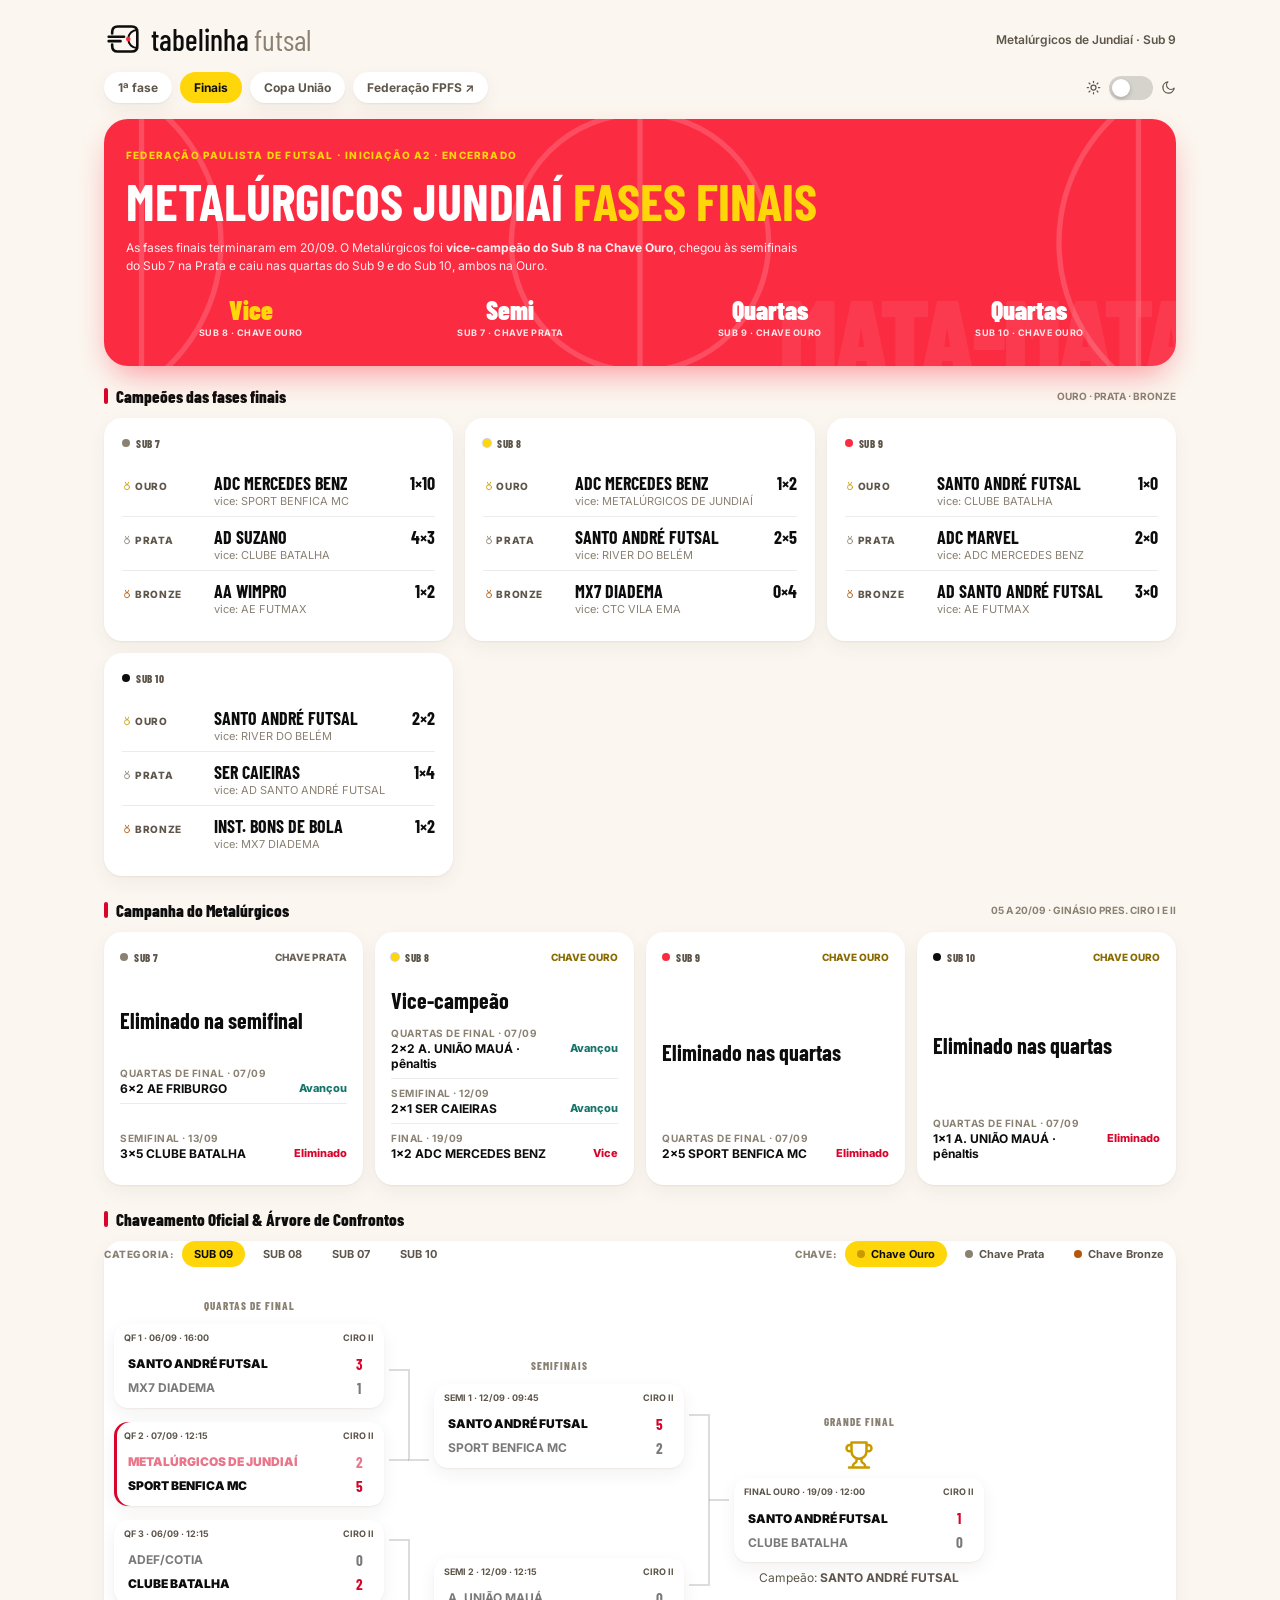
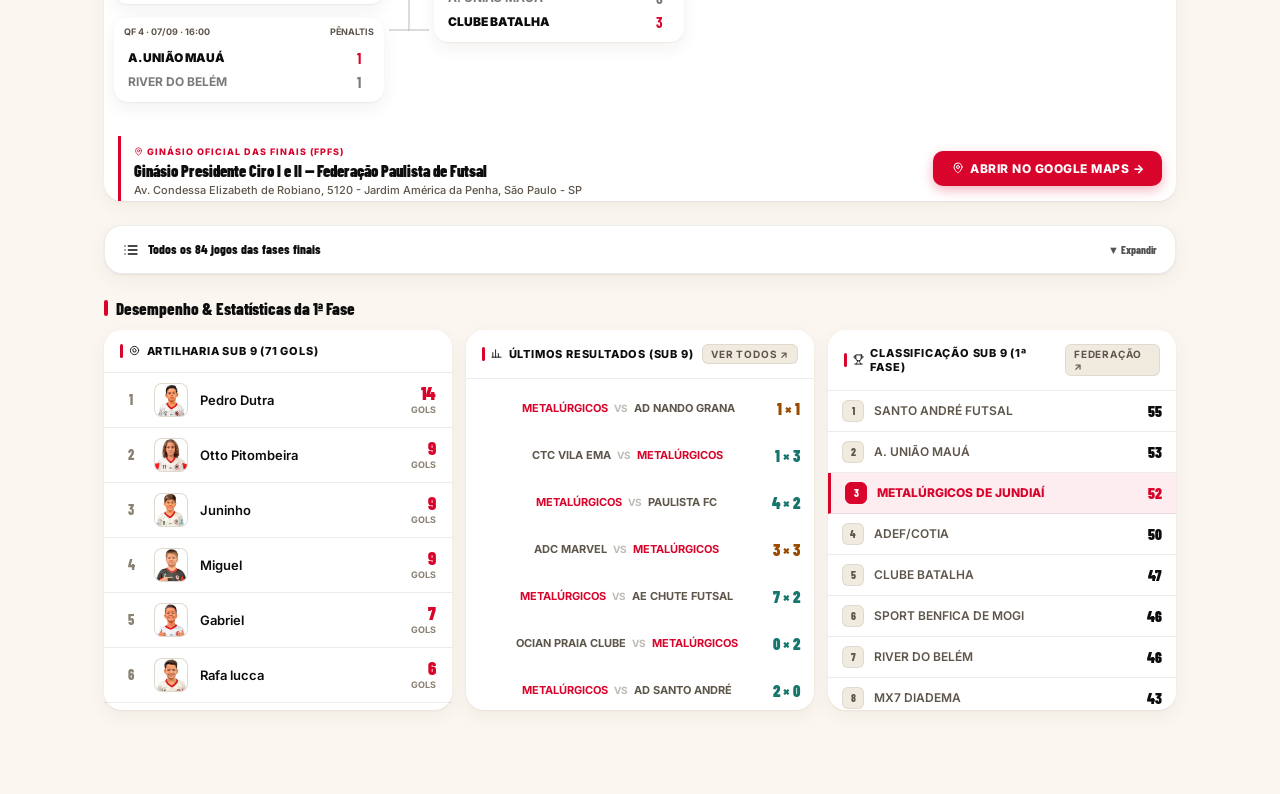
==== finais.html @ 8d3b58ef "Tabelinha Futsal: nova ID, 1ª fase/Finais/Copa União com menu comum, resultados das finais" ====
<!DOCTYPE html>
<html lang="pt-BR">
<head>
<meta charset="UTF-8">
<meta name="viewport" content="width=device-width, initial-scale=1.0, maximum-scale=1.0, user-scalable=no">
<title>Tabelinha Futsal · Finais — Metalúrgicos Jundiaí Sub 9</title>
<meta name="theme-color" content="#FFD60A">
<link rel="manifest" href="manifest.webmanifest">
<link rel="icon" type="image/svg+xml" href="tabelinha-favicon.svg">
<link rel="icon" type="image/png" sizes="32x32" href="favicon-32.png">
<link rel="icon" type="image/png" sizes="16x16" href="favicon-16.png">
<link rel="apple-touch-icon" href="apple-touch-180.png">
<link href="https://fonts.googleapis.com/css2?family=Inter:wght@300;400;500;600;700;800;900&family=Barlow+Condensed:wght@500;600;700;800&display=swap" rel="stylesheet">
<style>
*,*::before,*::after{margin:0;padding:0;box-sizing:border-box}

:root {
  /* LIGHT MODE (Default) */
  --bg: #F4F5F7;
  --s1: #FFFFFF;
  --s2: #F8F9FA;
  --t1: #0D0D0D;
  --t2: #4B5563;
  --t3: #9CA3AF;
  --red: #D9042B; --red-bg: rgba(217,4,43,.06); --red-bd: rgba(217,4,43,.18);
  --green: #16A34A; --green-bg: rgba(22,163,74,.06); --green-bd: rgba(22,163,74,.2);
  --amber: #C07A00; --amber-bg: rgba(192,122,0,.06); --amber-bd: rgba(192,122,0,.2);
  --gold: #D97706; --gold-bg: rgba(217, 119, 6, 0.1); --gold-bd: rgba(217, 119, 6, 0.25);
  --silver: #64748B; --silver-bg: rgba(100, 116, 139, 0.1); --silver-bd: rgba(100, 116, 139, 0.25);
  --border: #E5E7EB; --border2: #D1D5DB;
  --r: 12px; --r2: 16px; --r3: 20px;
  --shadow: 0 4px 6px -1px rgba(0, 0, 0, 0.05), 0 2px 4px -1px rgba(0, 0, 0, 0.03);
  --shadow-lg: 0 10px 25px -5px rgba(0, 0, 0, 0.08), 0 8px 10px -6px rgba(0, 0, 0, 0.04);
}

html.dark-mode {
  /* DARK MODE (Glassmorphism) */
  --bg: #0a0014;
  --s1: rgba(255, 255, 255, 0.06);
  --s2: rgba(255, 255, 255, 0.1);
  --t1: #ffffff;
  --t2: rgba(255, 255, 255, 0.75);
  --t3: rgba(255, 255, 255, 0.45);
  --red: #FF5A6E; --red-bg: rgba(217,4,43,.15); --red-bd: rgba(217,4,43,.35);
  --green: #4ade80; --green-bg: rgba(34,197,94,.1); --green-bd: rgba(34,197,94,.25);
  --amber: #FFD60A; --amber-bg: rgba(251,191,36,.1); --amber-bd: rgba(251,191,36,.25);
  --gold: #FFD60A; --gold-bg: rgba(251, 191, 36, 0.15); --gold-bd: rgba(251, 191, 36, 0.35);
  --silver: #E3DACB; --silver-bg: rgba(203, 213, 225, 0.12); --silver-bd: rgba(203, 213, 225, 0.3);
  --border: rgba(255, 255, 255, 0.12); --border2: rgba(255, 255, 255, 0.2);
  --shadow: 0 10px 30px rgba(0, 0, 0, 0.3);
  --shadow-lg: 0 20px 40px rgba(0, 0, 0, 0.5);
}

html {
  background: var(--bg);
  color: var(--t1);
  font-family: 'Inter', sans-serif;
  min-height: 100vh;
  transition: background-color 0.4s ease, color 0.4s ease;
  overflow-x: hidden;
}

body {
  max-width: 1100px;
  margin: 0 auto;
  padding: 20px 14px 60px;
  position: relative;
  z-index: 1;
}

/* MOBILE OPTIMIZATION BASE */
@media (max-width: 600px) {
  body {
    padding: 12px 10px 40px;
  }
}

/* ── ORBS BACKGROUND ── */
.orbs { display: none; position: fixed; inset: 0; pointer-events: none; z-index: -1; overflow: hidden; }
html.dark-mode .orbs { display: block; }
.orb { position: absolute; border-radius: 50%; filter: blur(80px); opacity: .5; animation: float-orb 14s ease-in-out infinite alternate; }
.orb1 { width: 500px; height: 500px; background: radial-gradient(circle, #D9042B 0%, transparent 70%); top: -150px; left: -100px; }
.orb2 { width: 450px; height: 450px; background: radial-gradient(circle, #4f46e5 0%, transparent 70%); top: 30%; right: -120px; }
.orb3 { width: 380px; height: 380px; background: radial-gradient(circle, #0D0D0D 0%, transparent 70%); bottom: -80px; left: 20%; }
@keyframes float-orb {
  0% { transform: translate(0,0) scale(1); }
  50% { transform: translate(20px,-20px) scale(1.04); }
  100% { transform: translate(-10px,10px) scale(.98); }
}

/* ── UTILS & PANELS ── */
.glass-panel {
  background: var(--s1);
  border: 1px solid var(--border);
  border-radius: var(--r2);
  box-shadow: var(--shadow);
  transition: all 0.3s ease;
}
html.dark-mode .glass-panel {
  backdrop-filter: blur(20px);
  -webkit-backdrop-filter: blur(20px);
}
a { text-decoration: none; color: inherit; }
button { font-family: inherit; cursor: pointer; border: none; background: none; }

/* ── NAV ROW ── */
.nav-row {
  display: flex;
  align-items: center;
  justify-content: space-between;
  margin-bottom: 16px;
  flex-wrap: wrap;
  gap: 10px;
}
.nav-links {
  display: flex;
  align-items: center;
  gap: 8px;
  flex-wrap: wrap;
}
.nav-pill-btn {
  display: inline-flex;
  align-items: center;
  gap: 6px;
  padding: 8px 14px;
  border-radius: 999px;
  font-size: 12px;
  font-weight: 700;
  color: var(--t2);
  background: var(--s1);
  border: 1px solid var(--border);
  box-shadow: var(--shadow);
  transition: all 0.2s ease;
}
.nav-pill-btn:hover {
  color: var(--red);
  border-color: var(--red-bd);
  transform: translateY(-1px);
}
.nav-pill-btn.active {
  background: var(--red);
  color: #fff;
  border-color: var(--red);
  box-shadow: 0 4px 12px rgba(217,4,43,0.25);
}

.theme-switch-wrapper {
  display: flex;
  align-items: center;
  gap: 8px;
}
.theme-switch {
  position: relative;
  display: inline-block;
  width: 44px;
  height: 24px;
}
.theme-switch input { opacity: 0; width: 0; height: 0; }
.slider {
  position: absolute; cursor: pointer; inset: 0;
  background-color: rgba(0,0,0,0.15); transition: .3s; border-radius: 24px;
}
.slider:before {
  position: absolute; content: ""; height: 18px; width: 18px; left: 3px; bottom: 3px;
  background-color: white; transition: .3s; border-radius: 50%; box-shadow: 0 2px 4px rgba(0,0,0,0.2);
}
html.dark-mode .slider { background-color: rgba(255,255,255,0.3); }
html.dark-mode .slider:before { transform: translateX(20px); }

/* ── HERO BANNER ── */
.hero-banner {
  background: linear-gradient(135deg, #180309 0%, #2a050f 45%, #0D0D0D 100%);
  border-radius: var(--r3);
  padding: 24px 22px;
  margin-bottom: 20px;
  color: #FFFFFF;
  border: 1px solid rgba(255,255,255,0.12);
  position: relative;
  overflow: hidden;
  box-shadow: var(--shadow-lg);
}
.hero-banner::after {
  content: 'MATA-MATA';
  position: absolute;
  right: -20px;
  bottom: -25px;
  font-family: 'Barlow Condensed', sans-serif;
  font-size: clamp(60px, 10vw, 100px);
  font-weight: 900;
  color: rgba(255,255,255,0.03);
  letter-spacing: -2px;
  pointer-events: none;
}
.hero-top-tag {
  display: inline-flex;
  align-items: center;
  gap: 6px;
  padding: 4px 12px;
  border-radius: 999px;
  background: rgba(255, 59, 98, 0.2);
  border: 1px solid rgba(255, 59, 98, 0.4);
  color: #FF5A7E;
  font-size: 10px;
  font-weight: 800;
  letter-spacing: 1.2px;
  text-transform: uppercase;
  margin-bottom: 10px;
}
.hero-title {
  font-family: 'Barlow Condensed', sans-serif;
  font-size: clamp(22px, 4.5vw, 38px);
  font-weight: 900;
  line-height: 1.15;
  letter-spacing: -.5px;
  margin-bottom: 8px;
}
.hero-title span { color: #FF5A6E; }
.hero-sub {
  font-size: 12px;
  color: rgba(255, 255, 255, 0.75);
  max-width: 680px;
  line-height: 1.5;
  margin-bottom: 18px;
}
.hero-stats-row {
  display: grid;
  grid-template-columns: repeat(auto-fit, minmax(90px, 1fr));
  gap: 10px;
}
.hero-stat-box {
  background: rgba(255, 255, 255, 0.08);
  border: 1px solid rgba(255, 255, 255, 0.12);
  padding: 10px 12px;
  border-radius: 12px;
  text-align: center;
}
.hero-stat-box .num {
  font-family: 'Barlow Condensed', sans-serif;
  font-size: 20px;
  font-weight: 900;
  color: #FFF;
  line-height: 1;
}
.hero-stat-box .lbl {
  font-size: 9px;
  text-transform: uppercase;
  letter-spacing: 0.5px;
  color: rgba(255, 255, 255, 0.55);
  margin-top: 4px;
  font-weight: 700;
}
.hero-stat-box.gold .num { color: #FFD60A; }
.hero-stat-box.silver .num { color: #E3DACB; }

/* ── SECTION HEAD ── */
.section-head {
  display: flex;
  align-items: center;
  justify-content: space-between;
  margin-bottom: 12px;
  flex-wrap: wrap;
  gap: 8px;
}
.section-title {
  font-family: 'Barlow Condensed', sans-serif;
  font-size: 17px;
  font-weight: 800;
  display: flex;
  align-items: center;
  gap: 8px;
  color: var(--t1);
}
.section-title .icon-dot {
  width: 4px;
  height: 16px;
  background: var(--red);
  border-radius: 2px;
}

/* ── AGENDA FERIADÃO 07/09 ── */
.metal-agenda-grid {
  display: grid;
  grid-template-columns: repeat(auto-fit, minmax(240px, 1fr));
  gap: 12px;
  margin-bottom: 24px;
}
.metal-card {
  padding: 16px;
  position: relative;
  overflow: hidden;
  border-left: 4px solid var(--red);
  background: var(--s1);
  display: flex;
  flex-direction: column;
  justify-content: space-between;
}
.metal-card.ouro { border-left-color: #FFD60A; }
.metal-card.prata { border-left-color: #8A8173; }

.mc-top {
  display: flex;
  align-items: center;
  justify-content: space-between;
  margin-bottom: 10px;
}
.mc-cat-badge {
  font-family: 'Barlow Condensed', sans-serif;
  font-weight: 800;
  font-size: 11px;
  padding: 3px 8px;
  border-radius: 6px;
  letter-spacing: .5px;
}
.mc-cat-badge.sub9 { background: var(--red-bg); color: var(--red); border: 1px solid var(--red-bd); }
.mc-cat-badge.sub8 { background: var(--gold-bg); color: var(--gold); border: 1px solid var(--gold-bd); }
.mc-cat-badge.sub7 { background: var(--silver-bg); color: var(--silver); border: 1px solid var(--silver-bd); }
.mc-cat-badge.sub10 { background: transparent; color: var(--c10); border: 1px solid transparent; }

.mc-chave-pill {
  font-size: 10px;
  font-weight: 800;
  text-transform: uppercase;
  padding: 3px 8px;
  border-radius: 999px;
}
.mc-chave-pill.ouro { background: var(--gold-bg); color: var(--gold); border: 1px solid var(--gold-bd); }
.mc-chave-pill.prata { background: var(--silver-bg); color: var(--silver); border: 1px solid var(--silver-bd); }

.mc-matchup {
  font-family: 'Barlow Condensed', sans-serif;
  font-size: 15px;
  font-weight: 800;
  margin-bottom: 10px;
  line-height: 1.3;
}
.mc-matchup .our { color: var(--red); }
.mc-matchup .vs { font-size: 11px; opacity: 0.5; font-weight: 600; margin: 0 4px; }

.mc-info-list {
  font-size: 11px;
  color: var(--t2);
  display: flex;
  flex-direction: column;
  gap: 4px;
}
.mc-info-item strong { color: var(--t1); }
.mc-map-link {
  display: inline-flex;
  align-items: center;
  gap: 4px;
  color: var(--red);
  font-weight: 700;
  font-size: 11px;
  margin-top: 8px;
}
.mc-map-link:hover { text-decoration: underline; }

/* ── BRACKET SECTION & CONTROLS ── */
.bracket-section { margin-bottom: 24px; }
.bracket-controls {
  display: flex;
  align-items: center;
  justify-content: space-between;
  flex-wrap: wrap;
  gap: 10px;
  margin-bottom: 14px;
  background: var(--s1);
  padding: 10px 14px;
  border-radius: var(--r2);
  border: 1px solid var(--border);
}
.filter-group {
  display: flex;
  align-items: center;
  gap: 6px;
  flex-wrap: wrap;
}
.filter-label {
  font-size: 10px;
  font-weight: 800;
  text-transform: uppercase;
  letter-spacing: 0.5px;
  color: var(--t3);
  margin-right: 2px;
}
.filter-btn {
  padding: 6px 12px;
  border-radius: 8px;
  font-size: 11px;
  font-weight: 700;
  color: var(--t2);
  background: var(--s2);
  border: 1px solid var(--border);
  transition: all 0.2s ease;
  min-height: 34px;
}
.filter-btn:hover { background: var(--border); color: var(--t1); }
.filter-btn.active {
  background: var(--red);
  color: #fff;
  border-color: var(--red);
  box-shadow: 0 3px 8px rgba(217,4,43,0.25);
}
.filter-btn.gold.active {
  background: var(--gold);
  border-color: var(--gold);
}
.filter-btn.silver.active {
  background: #6B6358;
  border-color: #6B6358;
}
.filter-btn.bronze.active {
  background: #B4570A;
  border-color: #B4570A;
}

/* ── BRACKET TREE (RESPONSIVE TOUCH SCROLL) ── */
.bracket-tree-container {
  overflow-x: auto;
  -webkit-overflow-scrolling: touch;
  padding: 18px 10px;
}
.bracket-tree {
  display: grid;
  grid-template-columns: 270px 50px 250px 50px 250px;
  align-items: center;
  min-width: 870px;
  margin: 0 auto;
}
.bracket-col-title {
  text-align: center;
  font-family: 'Barlow Condensed', sans-serif;
  font-size: 11px;
  font-weight: 800;
  text-transform: uppercase;
  letter-spacing: 1px;
  color: var(--t3);
  margin-bottom: 12px;
}
.bracket-col-qf { display: flex; flex-direction: column; gap: 14px; }
.bracket-col-sf { display: flex; flex-direction: column; gap: 90px; }
.bracket-col-f { display: flex; flex-direction: column; justify-content: center; }

.b-match-card {
  background: var(--s1);
  border: 1px solid var(--border);
  border-radius: var(--r);
  box-shadow: var(--shadow);
  padding: 8px 10px;
  position: relative;
  transition: all 0.2s ease;
}
.b-match-card:hover {
  transform: translateY(-2px);
  border-color: var(--border2);
}
.b-match-card.is-metal {
  border: 2px solid var(--red);
  background: linear-gradient(to right, var(--red-bg), var(--s1));
}
.b-match-meta {
  display: flex;
  align-items: center;
  justify-content: space-between;
  font-size: 9px;
  font-weight: 700;
  color: var(--t3);
  text-transform: uppercase;
  margin-bottom: 6px;
  padding-bottom: 3px;
  border-bottom: 1px dashed var(--border);
}
.b-match-meta .dt { color: var(--t2); }
.b-match-meta .gym { color: var(--red); font-weight: 800; }

.b-team-row {
  display: flex;
  align-items: center;
  justify-content: space-between;
  padding: 3px 4px;
  border-radius: 4px;
  font-size: 11px;
  font-weight: 600;
  color: var(--t1);
}
.b-team-row.our { color: var(--red); font-weight: 800; }
.b-team-row .t-name {
  flex: 1;
  white-space: nowrap;
  overflow: hidden;
  text-overflow: ellipsis;
  padding-right: 6px;
}
.b-team-row .score-box {
  width: 22px;
  height: 20px;
  display: flex;
  align-items: center;
  justify-content: center;
  font-family: 'Barlow Condensed', sans-serif;
  font-size: 12px;
  font-weight: 800;
  background: var(--s2);
  border: 1px solid var(--border);
  border-radius: 4px;
}

.b-connector {
  display: flex;
  align-items: center;
  justify-content: center;
  position: relative;
  height: 100%;
}
.trophy-badge {
  text-align: center;
  font-size: 24px;
  margin-bottom: 6px;
  animation: bounce 2s infinite ease-in-out;
}
@keyframes bounce {
  0%, 100% { transform: translateY(0); }
  50% { transform: translateY(-5px); }
}

/* ── BRACKET VENUE CALLOUT (INSIDE BRACKET CARD) ── */
.bracket-venue-callout {
  margin: 16px 14px 14px;
  padding: 16px 20px;
  border-radius: var(--r2);
  background: linear-gradient(135deg, rgba(217,4,43,0.08) 0%, var(--s2) 100%);
  border: 1.5px solid var(--red-bd);
  display: flex;
  align-items: center;
  justify-content: space-between;
  gap: 14px;
  flex-wrap: wrap;
  box-shadow: 0 4px 14px rgba(217,4,43,0.12);
}
.bvc-tag {
  display: inline-flex;
  align-items: center;
  gap: 4px;
  font-size: 9px;
  font-weight: 800;
  color: var(--red);
  text-transform: uppercase;
  letter-spacing: 1px;
  margin-bottom: 4px;
}
.bvc-title {
  font-family: 'Barlow Condensed', sans-serif;
  font-size: 16px;
  font-weight: 900;
  color: var(--t1);
  margin-bottom: 3px;
}
.bvc-address {
  font-size: 11px;
  color: var(--t2);
  font-weight: 500;
}
.bvc-map-btn {
  display: inline-flex;
  align-items: center;
  gap: 6px;
  background: var(--red);
  color: #fff;
  padding: 10px 18px;
  border-radius: 10px;
  font-weight: 800;
  font-size: 12px;
  text-transform: uppercase;
  letter-spacing: .5px;
  box-shadow: 0 4px 12px rgba(217,4,43,0.3);
  transition: transform 0.2s ease, opacity 0.2s ease;
  white-space: nowrap;
}
.bvc-map-btn:hover {
  transform: translateY(-2px);
  opacity: 0.95;
}

/* ── GAVETA RETRÁTIL TABELA ── */
.btn-toggle-full-table {
  width: 100%;
  padding: 14px 18px;
  background: var(--s1);
  border: 1.5px solid var(--border);
  border-radius: var(--r2);
  display: flex;
  align-items: center;
  justify-content: space-between;
  font-family: 'Barlow Condensed', sans-serif;
  font-size: 13px;
  font-weight: 800;
  color: var(--t1);
  cursor: pointer;
  box-shadow: var(--shadow);
  transition: all 0.2s ease;
}
.btn-toggle-full-table:hover { background: var(--s2); border-color: var(--border2); }
.acc-chevron { transition: transform 0.3s ease; font-size: 11px; opacity: 0.7; }
.btn-toggle-full-table.open .acc-chevron { transform: rotate(180deg); }

.day-tabs-wrapper { display: flex; gap: 6px; margin-bottom: 10px; flex-wrap: wrap; }
.day-tab-btn {
  padding: 6px 12px; border-radius: 8px; font-size: 11px; font-weight: 700;
  background: var(--s1); border: 1px solid var(--border); color: var(--t2); transition: all 0.2s;
}
.day-tab-btn.active { background: var(--t1); color: var(--s1); border-color: var(--t1); }

.schedule-table-wrap {
  overflow-x: auto;
  -webkit-overflow-scrolling: touch;
  border-radius: var(--r2);
  border: 1px solid var(--border);
  background: var(--s1);
  box-shadow: var(--shadow);
}
.sched-table { width: 100%; border-collapse: collapse; font-size: 11px; text-align: left; min-width: 580px; }
.sched-table th {
  padding: 10px 12px; background: var(--s2); border-bottom: 1px solid var(--border);
  font-family: 'Barlow Condensed', sans-serif; font-size: 10px; font-weight: 800; text-transform: uppercase; letter-spacing: .5px; color: var(--t3);
}
.sched-table td { padding: 10px 12px; border-bottom: 1px solid var(--border); color: var(--t2); }
.sched-table tr.is-metal-row { background: var(--red-bg); font-weight: 700; }
.sched-table tr.is-metal-row td { color: var(--t1); }
.sched-badge {
  display: inline-flex; padding: 2px 6px; border-radius: 4px; font-size: 9px; font-weight: 800; text-transform: uppercase;
}
.sched-badge.ouro { background: var(--gold-bg); color: var(--gold); border: 1px solid var(--gold-bd); }
.sched-badge.prata { background: var(--silver-bg); color: var(--silver); border: 1px solid var(--silver-bd); }
.sched-badge.bronze { background: rgba(180,87,10, 0.1); color: #B4570A; border: 1px solid rgba(180,87,10, 0.25); }

/* ── 3 COLS ESTATÍSTICAS (ARTILHARIA + ÚLTIMOS RESULTADOS + CLASSIFICAÇÃO) ── */
.stats-cols {
  display: grid;
  grid-template-columns: repeat(auto-fit, minmax(300px, 1fr));
  gap: 14px;
  align-items: start;
  margin-bottom: 24px;
}
@media (max-width: 768px) {
  .stats-cols { grid-template-columns: 1fr; }
}

.stats-cols .glass-panel {
  height: 380px;
  display: flex;
  flex-direction: column;
}
.panel-head {
  padding: 14px 16px;
  border-bottom: 1px solid var(--border);
  font-size: 11px;
  font-weight: 800;
  text-transform: uppercase;
  letter-spacing: .8px;
  color: var(--t3);
  display: flex;
  align-items: center;
  justify-content: space-between;
  gap: 8px;
  flex-shrink: 0;
}
.panel-head-title {
  display: flex;
  align-items: center;
  gap: 6px;
  color: var(--t1);
}
.panel-head-title::before {
  content: ''; width: 3px; height: 14px; background: var(--red); border-radius: 2px;
}
.scroll-list {
  flex: 1;
  overflow-y: auto;
  -webkit-overflow-scrolling: touch;
}
.scroll-list::-webkit-scrollbar { width: 5px; }
.scroll-list::-webkit-scrollbar-track { background: transparent; }
.scroll-list::-webkit-scrollbar-thumb { background: var(--border2); border-radius: 4px; }

/* ARTILHARIA (INDEX STYLE - EQUAL RESPECT FOR ALL PLAYERS) */
.scorer-row {
  display: flex;
  align-items: center;
  gap: 12px;
  padding: 10px 16px;
  border-bottom: 1px solid var(--border);
  transition: background 0.15s;
}
.scorer-row:last-child { border-bottom: none; }
.scorer-row:hover { background: var(--s2); }
.s-pos {
  font-family: 'Barlow Condensed', sans-serif;
  font-size: 14px;
  font-weight: 800;
  color: var(--t3);
  width: 22px;
  text-align: center;
}
.s-photo {
  width: 34px;
  height: 34px;
  border-radius: 8px;
  background: var(--s2);
  border: 1px solid var(--border);
  overflow: hidden;
  flex-shrink: 0;
}
.s-photo img { width: 100%; height: 100%; object-fit: cover; }
.s-info { flex: 1; min-width: 0; }
.s-name { font-size: 13px; font-weight: 600; color: var(--t1); white-space: nowrap; overflow: hidden; text-overflow: ellipsis; }
.s-goals-wrap { display: flex; flex-direction: column; gap: 2px; align-items: flex-end; }
.s-goals-num { font-family: 'Barlow Condensed', sans-serif; font-size: 16px; font-weight: 900; color: var(--red); line-height: 1; }
.s-goals-lbl { font-size: 9px; color: var(--t3); text-transform: uppercase; font-weight: 700; }

/* ÚLTIMOS RESULTADOS */
.last-games-container {
  display: flex;
  flex-direction: column;
  gap: 8px;
  padding: 10px 14px;
}
.lg-row {
  display: flex;
  align-items: center;
  justify-content: space-between;
  padding: 10px 12px;
  background: var(--s2);
  border-radius: 10px;
  border: 1px solid var(--border);
}
.lg-teams {
  font-size: 11px;
  font-weight: 700;
  color: var(--t2);
  text-transform: uppercase;
  display: flex;
  flex: 1;
  justify-content: center;
  gap: 6px;
  align-items: center;
}
.lg-teams span.our { color: var(--red); }
.lg-score {
  font-family: 'Barlow Condensed', sans-serif;
  font-size: 16px;
  font-weight: 900;
  color: var(--t1);
  background: var(--s1);
  padding: 3px 8px;
  border-radius: 6px;
  border: 1px solid var(--border);
}
.lg-row.w { border-color: var(--green-bd); background: var(--green-bg); }
.lg-row.d { border-color: var(--amber-bd); background: var(--amber-bg); }
.lg-row.l { border-color: var(--red-bd); background: var(--red-bg); }
.lg-row.w .lg-score { color: var(--green); border-color: var(--green-bd); }
.lg-row.d .lg-score { color: var(--amber); border-color: var(--amber-bd); }
.lg-row.l .lg-score { color: var(--red); border-color: var(--red-bd); }

/* CLASSIFICAÇÃO LIST */
.classif-row {
  display: grid;
  grid-template-columns: 24px 1fr 28px;
  align-items: center;
  gap: 8px;
  padding: 9px 14px;
  border-bottom: 1px solid var(--border);
  font-size: 12px;
}
.classif-row:last-child { border-bottom: none; }
.classif-row.our { background: var(--red-bg); border-left: 3px solid var(--red); }
.c-pos {
  width: 22px; height: 22px; border-radius: 6px;
  display: flex; align-items: center; justify-content: center;
  font-family: 'Barlow Condensed', sans-serif; font-size: 11px; font-weight: 800;
  background: var(--s2); color: var(--t2); border: 1px solid var(--border);
}
.classif-row.our .c-pos { background: var(--red); color: #fff; border-color: var(--red); }
.c-team { font-weight: 600; color: var(--t2); white-space: nowrap; overflow: hidden; text-overflow: ellipsis; }
.classif-row.our .c-team { color: var(--red); font-weight: 800; }
.c-pts { font-family: 'Barlow Condensed', sans-serif; font-size: 13px; font-weight: 900; color: var(--t1); text-align: right; }
.classif-row.our .c-pts { color: var(--red); }

.fed-link {
  font-size: 10px;
  font-weight: 700;
  color: var(--t2);
  background: var(--s2);
  padding: 3px 8px;
  border-radius: 6px;
  border: 1px solid var(--border);
  transition: all 0.2s;
}
.fed-link:hover { background: var(--t2); color: var(--s1); }

:root {
  /* ID Tabelinha Futsal — paleta C */
  --bg: #FBF7F0;
  --s1: #FFFFFF;
  --s2: #F1EADF;
  --t1: #0D0D0D;
  --t2: #5E564B;
  --t3: #8A8173;
  --brand: #FB2C42; --yel: #FFD60A; --ball: #FB2C42;
  --red: #D9042B; --red-bg: rgba(217,4,43,.07); --red-bd: rgba(217,4,43,.2);
  --green: #17766B; --green-bg: rgba(30,140,128,.1); --green-bd: rgba(30,140,128,.28);
  --amber: #9A4B00; --amber-bg: rgba(255,138,31,.12); --amber-bd: rgba(255,138,31,.32);
  --gold: #8A6A00; --gold-bg: rgba(255,214,10,.22); --gold-bd: rgba(255,214,10,.6);
  --silver: #6B6358; --silver-bg: rgba(107,99,88,.1); --silver-bd: rgba(107,99,88,.25);
  --border: rgba(13,13,13,.08); --border2: rgba(13,13,13,.14);
  --r: 12px; --r2: 18px; --r3: 24px;
  --shadow: 0 1px 2px rgba(60,40,20,.06), 0 6px 18px rgba(60,40,20,.06);
  --shadow-lg: 0 14px 34px -10px rgba(60,40,20,.22);
}

html.dark-mode {
  --bg: #121110;
  --s1: #1D1B19;
  --s2: #2A2724;
  --t1: #FBF7F0;
  --t2: #BDB3A4;
  --t3: #8B8174;
  --brand: #E8172E; --ball: #FFD60A;
  --red: #FF5A6E; --red-bg: rgba(255,90,110,.14); --red-bd: rgba(255,90,110,.35);
  --green: #4CC4B5; --green-bg: rgba(76,196,181,.12); --green-bd: rgba(76,196,181,.3);
  --amber: #FFA24A; --amber-bg: rgba(255,162,74,.12); --amber-bd: rgba(255,162,74,.3);
  --gold: #FFD60A; --gold-bg: rgba(255,214,10,.14); --gold-bd: rgba(255,214,10,.35);
  --silver: #BDB3A4; --silver-bg: rgba(189,179,164,.12); --silver-bd: rgba(189,179,164,.3);
  --border: rgba(251,247,240,.1); --border2: rgba(251,247,240,.18);
  --shadow: 0 1px 2px rgba(0,0,0,.4);
  --shadow-lg: 0 14px 34px rgba(0,0,0,.45);
}

/* ── NAV ROW ── */
.nav-row {
  display: flex;
  align-items: center;
  justify-content: space-between;
  margin-bottom: 16px;
  flex-wrap: wrap;
  gap: 10px;
}
.nav-links {
  display: flex;
  align-items: center;
  gap: 8px;
  flex-wrap: wrap;
}
.nav-pill-btn {
  display: inline-flex;
  align-items: center;
  gap: 6px;
  padding: 8px 14px;
  border-radius: 999px;
  font-size: 12px;
  font-weight: 700;
  color: var(--t2);
  background: var(--s1);
  border: 1px solid var(--border);
  box-shadow: var(--shadow);
  transition: all 0.2s ease;
}
.nav-pill-btn:hover {
  color: var(--red);
  border-color: var(--red-bd);
  transform: translateY(-1px);
}
.nav-pill-btn.active {
  background: var(--red);
  color: #fff;
  border-color: var(--red);
  box-shadow: 0 4px 12px rgba(217,4,43,0.25);
}



/* ── Páginas 1ª fase / Finais ── */
.top-bar { background-color: var(--brand); background-image: url("data:image/svg+xml,%3Csvg xmlns='http://www.w3.org/2000/svg' viewBox='0 0 400 300' fill='none' stroke='white' stroke-opacity='.16' stroke-width='2'%3E%3Crect x='14' y='14' width='372' height='272' rx='8'/%3E%3Cpath d='M200 14V286'/%3E%3Ccircle cx='200' cy='150' r='48'/%3E%3Cpath d='M14 96a64 64 0 0 1 0 108M386 96a64 64 0 0 0 0 108'/%3E%3C/svg%3E"); background-size: cover; background-position: center; border: 0; box-shadow: 0 14px 34px -10px rgba(251,44,66,.55); }
html.dark-mode .top-bar { background-color: var(--brand); border: 0; backdrop-filter: none; -webkit-backdrop-filter: none; }
.tb-badge { background: none; border: 0; padding: 0; color: #FFD60A; }
.tb-title { font-weight: 700; letter-spacing: 0; }
.tb-stat { background: transparent; border: 0; padding: 4px 0; }
.tb-stat .n { font-size: 26px; }
.tb-stat .l { color: rgba(255,255,255,.88); }
.wdl-card, .wdl-card.w, .wdl-card.d, .wdl-card.l, .wdl-card.a { border: 0; }
.lg-row, .lg-row.w, .lg-row.d, .lg-row.l { border: 0; background: transparent; padding-left: 0; padding-right: 0; }
.lg-score, .lg-row.w .lg-score, .lg-row.d .lg-score, .lg-row.l .lg-score { background: transparent; border: 0; padding: 0; }
.next-banner { border: 0; }
.nb-pulse, .nb-right { background: transparent; border: 0; padding-left: 0; padding-right: 0; }
/* ── ID Tabelinha Futsal · aplicada sem mudar a estrutura da página ── */
.orbs { display: none !important; }
html.dark-mode .glass-panel { backdrop-filter: none; -webkit-backdrop-filter: none; }
.brand-row { display: flex; align-items: center; justify-content: space-between; gap: 12px; flex-wrap: wrap; margin-bottom: 14px; }
.brand { display: flex; align-items: center; gap: 9px; color: var(--t1); line-height: 1; }
.brand svg { display: block; flex: none; }
.brand .bw { display: flex; align-items: baseline; gap: 5px; font-family: 'Barlow Condensed', sans-serif; font-weight: 500; font-size: 30px; text-transform: lowercase; }
.brand .bw span { font-weight: 400; color: var(--t3); }
.brand-sub { font-size: 12px; font-weight: 600; color: var(--t2); }
.nav-pill-btn.active { background: var(--yel); color: #0D0D0D; border-color: transparent; box-shadow: none; }
.nav-pill-btn:hover { color: var(--t1); border-color: var(--border2); }
.hero-banner {
  background-color: var(--brand);
  background-image: url("data:image/svg+xml,%3Csvg xmlns='http://www.w3.org/2000/svg' viewBox='0 0 400 300' fill='none' stroke='white' stroke-opacity='.16' stroke-width='2'%3E%3Crect x='14' y='14' width='372' height='272' rx='8'/%3E%3Cpath d='M200 14V286'/%3E%3Ccircle cx='200' cy='150' r='48'/%3E%3Cpath d='M14 96a64 64 0 0 1 0 108M386 96a64 64 0 0 0 0 108'/%3E%3C/svg%3E");
  background-size: cover; background-position: center; border: 0;
  box-shadow: 0 14px 34px -10px rgba(251,44,66,.55);
}
.hero-banner::after { color: rgba(255,255,255,.07); }
.hero-top-tag { background: rgba(255,255,255,.18); border-color: rgba(255,255,255,.32); color: #FFD60A; }
.hero-banner .hero-title { font-weight: 700; letter-spacing: 0; font-size: clamp(30px, 6.4vw, 52px); }
.hero-banner .hero-title span, .hero-banner.copa .hero-title span { color: #FFD60A; }
.hero-sub { color: rgba(255,255,255,.92); }
.hero-stat-box { background: rgba(255,255,255,.16); border-color: rgba(255,255,255,.22); }
.hero-stat-box .num { font-size: 26px; }
.hero-stat-box .lbl { color: rgba(255,255,255,.88); }
.hero-stat-box.gold .num { color: #FFD60A; }
.hero-stat-box.silver .num { color: #FFFFFF; }
.hv-team.our { color: #FFD60A; font-size: clamp(18px, 4vw, 26px); }
.hv-team:not(.our) { color: rgba(255,255,255,.95); }
.hv-score { font-size: clamp(34px, 9vw, 60px); }
.hv-score small { color: rgba(255,255,255,.85); }
.hero-when { background: rgba(255,255,255,.16); border-color: rgba(255,255,255,.28); color: #FFD60A; }
.metal-card.ouro { border-left-color: #FFD60A; }
html.dark-mode .modal { background: #1D1B19; }
.gm-score { font-size: 21px; }
.c-pts { font-size: 15px; }
.s-goals-num { font-size: 18px; }
.ac-n { font-size: 17px; }
.nc-team { font-size: 18px; }
.tie-team .ts, .mt-t .sc, .md-table td.sc { font-size: 14px; }

/* ── Menos caixas: o conteúdo respira sobre o fundo, sem moldura atrás de cada texto ── */
.glass-panel, .tie-card, .mt, details.chave, details.quartas-det { border: 0; box-shadow: var(--shadow); }
.nav-pill-btn { border: 0; }
.mc-cat-badge, .mc-chave-pill, .sched-badge, .cat-tag { background: transparent !important; border: 0 !important; padding-left: 0; padding-right: 0; }
.pill, .chip { border: 0; }
.gm-score, .tie-team .ts, .mt-t .sc, .md-table td.sc { background: transparent; border: 0; padding: 0; min-width: 0; height: auto; }
.nc-when span { background: transparent; border: 0; padding: 0; }
.hero-when { background: transparent; border: 0; padding: 0; }
.hero-stat-box { background: transparent; border: 0; padding: 4px 0; }
.note, .semi-foot, .md-res { background: transparent; border: 0; padding: 0; }

/* ── Menos caixas, segunda passada: placares, etiquetas e faixas viram texto sobre o fundo ── */
.hero-top-tag { background: none; border: 0; padding: 0; }
.mt-top, .tie-meta { background: transparent; border-bottom: 0; }
.mt-t.win .sc, .tie-team.win .ts { background: transparent !important; color: var(--red) !important; border: 0 !important; }
.mt-t.lead .sc, .tie-team.lead .ts { background: transparent !important; color: var(--amber) !important; border: 0 !important; }
.next-card { background: transparent; border: 0; padding: 0; }
.nc-when, .venue-box { background: transparent; border-top: 0; }
.nc-when .tbd { background: transparent; border: 0; }
.leg-head { border-bottom: 0; }
.pill.done, .pill.next { background: transparent; border: 0; padding-left: 0; padding-right: 0; }
.ptab { background: transparent; border: 0; }
.ptab.active { background: transparent; color: var(--red); box-shadow: inset 0 -2px 0 var(--red); border-radius: 0; }
.chip.ok, .chip.lead, .chip.wait { background: transparent; border: 0; padding-left: 0; padding-right: 0; }
.tie-card.is-metal { border: 0; background: var(--s1); box-shadow: inset 3px 0 0 var(--red), var(--shadow); }
.mt.final { border: 0; }
</style>
<link rel="stylesheet" href="tabelinha.css">
</head>
<body>

<div class="orbs"></div>

<!-- MARCA -->
<div class="brand-row"><a class="brand" href="index.html" aria-label="Tabelinha Futsal">
  <svg width="38" height="38" viewBox="48 48 160 160" aria-hidden="true" focusable="false"><g fill="none" stroke="currentColor" stroke-linecap="round" stroke-linejoin="round"><path d="M82.43,104.48v-5.88c0-15.68,7.84-23.52,23.52-23.52h58.8c15.68,0,23.52,7.84,23.52,23.52v58.8c0,15.68-7.84,23.52-23.52,23.52h-58.8c-15.68,0-23.52-7.84-23.52-23.52v-5.88" stroke-width="11"/><path d="M67.73,118.79h64.68M67.73,137.05h49.98" stroke-width="11"/><path d="M188.27,89.78c-21.11,0-38.22,17.11-38.22,38.22s17.11,38.22,38.22,38.22" stroke-width="8.5"/></g><circle cx="150.05" cy="128" r="9.86" fill="var(--ball)"/></svg>
  <span class="bw">tabelinha<span>futsal</span></span></a>
  <span class="brand-sub">Metalúrgicos de Jundiaí · Sub 9</span></div>
<div class="nav-row">
  <div class="nav-links">
    <a href="primeira-fase.html" class="nav-pill-btn">1ª fase</a>
    <a href="finais.html" class="nav-pill-btn active">Finais</a>
    <a href="index.html" class="nav-pill-btn">Copa União</a>
    <a href="https://eventos.admfutsal.com.br/evento/902" target="_blank" rel="noopener" class="nav-pill-btn">Federação FPFS ↗</a>
  </div>
  <div class="theme-switch-wrapper">
    <span style="font-size:14px;">☀️</span>
    <label class="theme-switch"><input type="checkbox" id="themeCheckbox" onchange="toggleTheme()"><span class="slider round"></span></label>
    <span style="font-size:14px;">🌙</span>
  </div>
</div>

<!-- HERO BANNER -->
<div class="hero-banner">
  <div class="hero-top-tag">Federação Paulista de Futsal · Iniciação A2 · Encerrado</div>
  <h1 class="hero-title">METALÚRGICOS JUNDIAÍ <span>FASES FINAIS</span></h1>
  <p class="hero-sub">As fases finais terminaram em 20/09. O Metalúrgicos foi <strong>vice-campeão do Sub 8 na Chave Ouro</strong>, chegou às semifinais do Sub 7 na Prata e caiu nas quartas do Sub 9 e do Sub 10, ambos na Ouro.</p>

  <div class="hero-stats-row">
    <div class="hero-stat-box gold"><div class="num">Vice</div><div class="lbl">Sub 8 · Chave Ouro</div></div>
    <div class="hero-stat-box silver"><div class="num">Semi</div><div class="lbl">Sub 7 · Chave Prata</div></div>
    <div class="hero-stat-box"><div class="num">Quartas</div><div class="lbl">Sub 9 · Chave Ouro</div></div>
    <div class="hero-stat-box"><div class="num">Quartas</div><div class="lbl">Sub 10 · Chave Ouro</div></div>
  </div>
</div>

<!-- CAMPEÕES -->
<div class="section-head">
  <div class="section-title"><div class="icon-dot"></div>Campeões das fases finais</div>
  <span style="font-size: 10px; font-weight: 700; color: var(--t3); text-transform: uppercase;">Ouro · Prata · Bronze</span>
</div>
<div class="champ-grid" id="champGrid"></div>

<!-- CAMPANHA METALÚRGICOS -->
<div class="section-head">
  <div class="section-title">
    <div class="icon-dot"></div>
    Campanha do Metalúrgicos
  </div>
  <span style="font-size: 10px; font-weight: 700; color: var(--t3); text-transform: uppercase;">05 a 20/09 · Ginásio Pres. Ciro I e II</span>
</div>

<div class="metal-agenda-grid" id="metalAgendaGrid">
  <!-- Injetado via JS -->
</div>

<!-- CHAVEAMENTO & ÁRVORE DO MATA-MATA (COM GINÁSIO EMBUTIDO) -->
<div class="bracket-section">
  <div class="section-head">
    <div class="section-title">
      <div class="icon-dot" style="background:#FFD60A;"></div>
      Chaveamento Oficial & Árvore de Confrontos
    </div>
  </div>

  <div class="glass-panel">
    <div class="bracket-controls">
      <div class="filter-group">
        <span class="filter-label">Categoria:</span>
        <button class="filter-btn active" onclick="setCategory('SUB 9', this)">SUB 09</button>
        <button class="filter-btn" onclick="setCategory('SUB 8', this)">SUB 08</button>
        <button class="filter-btn" onclick="setCategory('SUB 7', this)">SUB 07</button>
        <button class="filter-btn" onclick="setCategory('SUB 10', this)">SUB 10</button>
      </div>

      <div class="filter-group">
        <span class="filter-label">Chave:</span>
        <button class="filter-btn gold active" onclick="setChave('OURO', this)">Chave Ouro 🏆</button>
        <button class="filter-btn silver" onclick="setChave('PRATA', this)">Chave Prata 🥈</button>
        <button class="filter-btn bronze" onclick="setChave('BRONZE', this)">Chave Bronze 🥉</button>
      </div>
    </div>

    <div class="bracket-tree-container">
      <div class="bracket-tree" id="bracketTree">
        <!-- Injetado via JS -->
      </div>
    </div>

    <!-- LOCALIZAÇÃO / GINÁSIO (DENTRO DO BLOCO DO CHAVEAMENTO) -->
    <div class="bracket-venue-callout">
      <div class="bvc-left">
        <div class="bvc-tag">📍 GINÁSIO OFICIAL DAS FINAIS (FPFS)</div>
        <div class="bvc-title">Ginásio Presidente Ciro I e II — Federação Paulista de Futsal</div>
        <div class="bvc-address">Av. Condessa Elizabeth de Robiano, 5120 - Jardim América da Penha, São Paulo - SP</div>
      </div>
      <a href="https://www.google.com/maps/search/?api=1&query=Av.+Condessa+Elizabeth+de+Robiano+5120+Jardim+America+da+Penha+Sao+Paulo" target="_blank" class="bvc-map-btn">
        📍 Abrir no Google Maps →
      </a>
    </div>
  </div>
</div>

<!-- GAVETA RETRÁTIL TABELA FPFS (MOVIDA PARA ENTRE O CHAVEAMENTO E OS BLOCOS) -->
<div style="margin-bottom: 24px;">
  <button class="btn-toggle-full-table" onclick="toggleFullTable(this)">
    <span style="display:flex; align-items:center; gap:8px;">
      <span style="font-size:16px;">📋</span>
      <span>Todos os 84 jogos das fases finais</span>
    </span>
    <span class="acc-chevron" id="accChevron">▼ Expandir</span>
  </button>

  <div class="full-table-content" id="fullTableContent" style="display:none; margin-top:12px;">
    <div class="day-tabs-wrapper" id="dayTabs"></div>

    <div class="schedule-table-wrap">
      <table class="sched-table">
        <thead>
          <tr>
            <th>Data / Hora</th>
            <th>Chave</th>
            <th>Cat.</th>
            <th>Fase</th>
            <th>Confronto</th>
            <th>Local / Ginásio</th>
          </tr>
        </thead>
        <tbody id="scheduleTableBody">
          <!-- Injetado via JS -->
        </tbody>
      </table>
    </div>
  </div>
</div>

<!-- 3 BOXES DE ESTATÍSTICAS (ARTILHARIA, ÚLTIMOS RESULTADOS E CLASSIFICAÇÃO) -->
<div class="section-head">
  <div class="section-title">
    <div class="icon-dot"></div>
    Desempenho & Estatísticas da 1ª Fase
  </div>
</div>

<div class="stats-cols">

  <!-- BOX 1: ARTILHARIA SUB 9 -->
  <div class="glass-panel">
    <div class="panel-head">
      <div class="panel-head-title">⚽ Artilharia Sub 9 (71 Gols)</div>
    </div>
    <div id="artilhariaList" class="scroll-list">
      <!-- Injetado via JS -->
    </div>
  </div>

  <!-- BOX 2: ÚLTIMOS RESULTADOS (1ª FASE) -->
  <div class="glass-panel">
    <div class="panel-head">
      <div class="panel-head-title">📊 Últimos Resultados (Sub 9)</div>
      <a href="primeira-fase.html" class="fed-link">Ver Todos ↗</a>
    </div>
    <div id="lastGamesList" class="scroll-list last-games-container">
      <!-- Injetado via JS -->
    </div>
  </div>

  <!-- BOX 3: CLASSIFICAÇÃO SUB 9 (1ª FASE) -->
  <div class="glass-panel">
    <div class="panel-head">
      <div class="panel-head-title">🏆 Classificação Sub 9 (1ª Fase)</div>
      <a href="https://eventos.admfutsal.com.br/evento/902" target="_blank" class="fed-link">Federação ↗</a>
    </div>
    <div id="classifList" class="scroll-list">
      <!-- Injetado via JS -->
    </div>
  </div>

</div>

<script>
// =====================================================
// THEME LOGIC
// =====================================================
function toggleTheme() {
  const html = document.documentElement;
  const cb = document.getElementById('themeCheckbox');
  if (cb.checked) {
    html.classList.add('dark-mode');
    localStorage.setItem('theme', 'dark');
  } else {
    html.classList.remove('dark-mode');
    localStorage.setItem('theme', 'light');
  }
}
if (localStorage.getItem('theme') === 'dark') {
  document.documentElement.classList.add('dark-mode');
  document.getElementById('themeCheckbox').checked = true;
}

// =====================================================
// PLAYERS DATA & PHOTOS (REFERÊNCIA CORRETA DO INDEX)
// =====================================================
const PLAYERS = [
  { id: 1, name: "Bernardo Zanini", photo: "fotos_jogadores/01.png" },
  { id: 2, name: "Miguel", photo: "fotos_jogadores/02.png" },
  { id: 3, name: "Caio", photo: "fotos_jogadores/03.png" },
  { id: 4, name: "Xerife", photo: "fotos_jogadores/04.png" },
  { id: 6, name: "Rafinha", photo: "fotos_jogadores/06.png" },
  { id: 7, name: "Gabriel", photo: "fotos_jogadores/07.png" },
  { id: 8, name: "Juninho", photo: "fotos_jogadores/08.png" },
  { id: 9, name: "Davi lucca", photo: "fotos_jogadores/09.png" },
  { id: 10, name: "Pedro Dutra", photo: "fotos_jogadores/12.png" },
  { id: 11, name: "Miguel Duca", photo: "fotos_jogadores/11.png" },
  { id: 12, name: "Rafa lucca", photo: "fotos_jogadores/5.png" },
  { id: 13, name: "Ramalho", photo: "fotos_jogadores/10.png" },
  { id: 14, name: "Bernardo Marques", photo: "fotos_jogadores/14.png" },
  { id: 15, name: "Moisés", photo: "fotos_jogadores/15.png" },
  { id: 17, name: "Otto Pitombeira", photo: "fotos_jogadores/17.png" },
  { id: 20, name: "Davizinho", photo: "fotos_jogadores/20.png" }
].map(p => ({ ...p, displayName: `${p.id} - ${p.name}` }));

// =====================================================
// DADOS DOS JOGOS DA 1ª FASE (PARA ARTILHARIA E ÚLTIMOS RESULTADOS)
// =====================================================
const FIRST_FASE_GAMES = [
  { gameNum: "08", date: "15/03", home: "CLUBE BATALHA", away: "METALÚRGICOS", homeScore: 2, awayScore: 2, finalGoals: '{"17 - Otto Pitombeira":2}' },
  { gameNum: "16", date: "21/03", home: "METALÚRGICOS", away: "SANTO ANDRÉ FUTSAL", homeScore: 3, awayScore: 2, finalGoals: '{"8 - Juninho":1, "10 - Pedro Dutra":1, "1 - Bernardo Zanini":1}' },
  { gameNum: "24", date: "28/03", home: "SER CAIEIRAS", away: "METALÚRGICOS", homeScore: 0, awayScore: 1, finalGoals: '{"17 - Otto Pitombeira":1}' },
  { gameNum: "41", date: "11/04", home: "METALÚRGICOS", away: "AD SUZANO", homeScore: 2, awayScore: 4, finalGoals: '{"7 - Gabriel":1, "9 - Davi lucca":1}' },
  { gameNum: "57", date: "19/04", home: "IFA BONS DE BOLA", away: "METALÚRGICOS", homeScore: 1, awayScore: 6, finalGoals: '{"10 - Pedro Dutra":3, "8 - Juninho":2, "12 - Rafa lucca":1}' },
  { gameNum: "67", date: "25/04", home: "METALÚRGICOS", away: "AE RIVER", homeScore: 3, awayScore: 3, finalGoals: '{"17 - Otto Pitombeira":1, "10 - Pedro Dutra":1, "8 - Juninho":1}' },
  { gameNum: "78", date: "02/05", home: "ADEF FUTSAL", away: "METALÚRGICOS", homeScore: 3, awayScore: 2, finalGoals: '{"20 - Davizinho":1, "13 - Ramalho":1}' },
  { gameNum: "90", date: "09/05", home: "METALÚRGICOS", away: "WIMPRO VEGUS", homeScore: 7, awayScore: 2, finalGoals: '{"10 - Pedro Dutra":3, "17 - Otto Pitombeira":1, "7 - Gabriel":1, "9 - Davi lucca":1, "12 - Rafa lucca":1}' },
  { gameNum: "106", date: "18/05", home: "GDR 7 DE SETEMBRO", away: "METALÚRGICOS", homeScore: 1, awayScore: 4, finalGoals: '{"12 - Rafa lucca":1, "11 - Miguel Duca":2, "13 - Ramalho":1}' },
  { gameNum: "113", date: "23/05", home: "METALÚRGICOS", away: "MX7 FUTSAL", homeScore: 3, awayScore: 2, finalGoals: '{"7 - Gabriel":1, "14 - Bernardo Marques":1, "17 - Otto Pitombeira":1}' },
  { gameNum: "122", date: "30/05", home: "ADC MERCEDES BENZ", away: "METALÚRGICOS", homeScore: 0, awayScore: 1, finalGoals: '{"Gol Contra":1}' },
  { gameNum: "136", date: "04/06", home: "METALÚRGICOS", away: "SPORT BENFICA MC", homeScore: 1, awayScore: 5, finalGoals: '{"7 - Gabriel":1}' },
  { gameNum: "150", date: "06/06", home: "GR GREMETAL", away: "METALÚRGICOS", homeScore: 1, awayScore: 5, finalGoals: '{"11 - Miguel Duca":2, "10 - Pedro Dutra":2, "14 - Bernardo Marques":1}' },
  { gameNum: "159", date: "13/06", home: "CAAS FUTMAX", away: "METALÚRGICOS", homeScore: 0, awayScore: 5, finalGoals: '{"11 - Miguel Duca":1, "8 - Juninho":1, "12 - Rafa lucca":1, "14 - Bernardo Marques":1, "9 - Davi lucca":1}' },
  { gameNum: "179", date: "21/06", home: "METALÚRGICOS", away: "AE FRIBURGO", homeScore: 6, awayScore: 3, finalGoals: '{"10 - Pedro Dutra":1, "8 - Juninho":1, "11 - Miguel Duca":1, "1 - Bernardo Zanini":1, "20 - Davizinho":1, "7 - Gabriel":1}' },
  { gameNum: "183", date: "27/06", home: "UNIÃO MAUÁ", away: "METALÚRGICOS", homeScore: 1, awayScore: 4, finalGoals: '{"11 - Miguel Duca":1, "7 - Gabriel":1, "8 - Juninho":2}' },
  { gameNum: "196", date: "04/07", home: "METALÚRGICOS", away: "AD SANTO ANDRÉ", homeScore: 2, awayScore: 0, finalGoals: '{"1 - Bernardo Zanini":1, "8 - Juninho":1}' },
  { gameNum: "210", date: "09/07", home: "OCIAN PRAIA CLUBE", away: "METALÚRGICOS", homeScore: 0, awayScore: 2, finalGoals: '{"10 - Pedro Dutra":1, "9 - Davi lucca":1}' },
  { gameNum: "221", date: "01/08", home: "METALÚRGICOS", away: "AE CHUTE FUTSAL", homeScore: 7, awayScore: 2, finalGoals: '{"11 - Miguel Duca":1, "7 - Gabriel":1, "1 - Bernardo Zanini":1, "12 - Rafa lucca":1, "4 - Xerife":1, "13 - Ramalho":1, "20 - Davizinho":1}' },
  { gameNum: "230", date: "08/08", home: "ADC MARVEL", away: "METALÚRGICOS", homeScore: 3, awayScore: 3, finalGoals: '{"17 - Otto Pitombeira":2, "12 - Rafa lucca":1}' },
  { gameNum: "247", date: "15/08", home: "METALÚRGICOS", away: "PAULISTA FC", homeScore: 4, awayScore: 2, finalGoals: '{"11 - Miguel Duca":1, "10 - Pedro Dutra":1, "13 - Ramalho":2}' },
  { gameNum: "260", date: "22/08", home: "CTC VILA EMA", away: "METALÚRGICOS", homeScore: 1, awayScore: 3, finalGoals: '{"13 - Ramalho":1, "10 - Pedro Dutra":1, "9 - Davi lucca":1}' },
  { gameNum: "269", date: "29/08", home: "METALÚRGICOS", away: "AD NANDO GRANA", homeScore: 1, awayScore: 1, finalGoals: '{"17 - Otto Pitombeira":1}' }
];

// =====================================================
// CLASSIFICAÇÃO SUB 9 DA 1ª FASE
// =====================================================
const CLASSIF_DATA = [
  { pos: "1º", team: "SANTO ANDRÉ FUTSAL", pts: 55 },
  { pos: "2º", team: "A. UNIÃO MAUÁ", pts: 53 },
  { pos: "3º", team: "METALÚRGICOS DE JUNDIAÍ", pts: 52 },
  { pos: "4º", team: "ADEF/COTIA", pts: 50 },
  { pos: "5º", team: "CLUBE BATALHA", pts: 47 },
  { pos: "6º", team: "SPORT BENFICA DE MOGI", pts: 46 },
  { pos: "7º", team: "RIVER DO BELÉM", pts: 46 },
  { pos: "8º", team: "MX7 DIADEMA", pts: 43 },
  { pos: "9º", team: "AD NANDO GRANA", pts: 41 },
  { pos: "10º", team: "G.D.R. 7 DE SETEMBRO", pts: 39 }
];

// =====================================================
// RESULTADOS OFICIAIS DAS FASES FINAIS (FPFS · eventos 900–903 · jogos de 05/09 a 20/09)
// cat | chave | fase | data | hora | ginásio | mandante | gols | gols | visitante
// =====================================================
const FIN_RAW = `
SUB 7|BRONZE|QF|05/09|11:00|I|AP FC MOOCA|0|7|AD NANDO GRANA
SUB 7|BRONZE|QF|05/09|14:45|I|CHUTE FUTSAL|0|2|AA WIMPRO
SUB 7|PRATA|QF|05/09|11:00|II|AD SUZANO|2|2|ADC MARVEL
SUB 7|PRATA|QF|06/09|08:30|I|OCIAN PRAIA CLUBE|3|0|A. UNIÃO MAUÁ
SUB 7|BRONZE|QF|06/09|13:30|I|ADEF/COTIA|6|1|SER CAIEIRAS
SUB 7|BRONZE|QF|06/09|14:45|I|AE FUTMAX|4|2|MX7 DIADEMA
SUB 7|PRATA|QF|06/09|08:30|II|CLUBE BATALHA|4|0|GDR 7 DE SETEMBRO
SUB 7|OURO|QF|06/09|13:30|II|SANTO ANDRÉ FUTSAL|3|4|ADC MERCEDES BENZ
SUB 7|PRATA|QF|07/09|16:00|I|METALÚRGICOS DE JUNDIAÍ|6|2|AE FRIBURGO
SUB 7|OURO|QF|07/09|08:30|II|GR GREMETAL|5|2|CTC VILA EMA
SUB 7|OURO|QF|07/09|09:45|II|INST. BONS DE BOLA|2|1|AD SANTO ANDRÉ FUTSAL
SUB 7|OURO|QF|07/09|13:30|II|SPORT BENFICA MC|6|1|RIVER DO BELÉM
SUB 7|BRONZE|SF|12/09|09:45|I|ADEF/COTIA|1|5|AA WIMPRO
SUB 7|BRONZE|SF|12/09|12:15|I|AE FUTMAX|3|1|AD NANDO GRANA
SUB 7|OURO|SF|12/09|08:30|II|SPORT BENFICA MC|4|0|GR GREMETAL
SUB 7|OURO|SF|12/09|14:45|II|INST. BONS DE BOLA|1|2|ADC MERCEDES BENZ
SUB 7|PRATA|SF|13/09|13:30|I|AD SUZANO|6|4|OCIAN PRAIA CLUBE
SUB 7|PRATA|SF|13/09|14:45|I|CLUBE BATALHA|5|3|METALÚRGICOS DE JUNDIAÍ
SUB 7|BRONZE|F|13/09|09:00|II|AE FUTMAX|1|2|AA WIMPRO
SUB 7|OURO|F|19/09|09:00|II|SPORT BENFICA MC|1|10|ADC MERCEDES BENZ
SUB 7|PRATA|F|20/09|09:00|II|AD SUZANO|4|3|CLUBE BATALHA
SUB 8|BRONZE|QF|05/09|13:30|I|CHUTE FUTSAL|6|0|AP FC MOOCA
SUB 8|BRONZE|QF|05/09|16:00|I|AA WIMPRO|4|3|OCIAN PRAIA CLUBE
SUB 8|PRATA|QF|05/09|17:15|I|AD NANDO GRANA|2|5|SANTO ANDRÉ FUTSAL
SUB 8|OURO|QF|05/09|12:15|II|ADC MERCEDES BENZ|3|1|AD SUZANO
SUB 8|PRATA|QF|05/09|12:15|I|RIVER DO BELÉM|1|0|ADC MARVEL
SUB 8|OURO|QF|06/09|09:45|II|CLUBE BATALHA|4|2|GDR 7 DE SETEMBRO
SUB 8|OURO|QF|06/09|11:00|II|SPORT BENFICA MC|1|3|SER CAIEIRAS
SUB 8|PRATA|QF|06/09|17:15|II|AE FUTMAX|3|2|ADEF/COTIA
SUB 8|BRONZE|QF|07/09|11:00|I|CTC VILA EMA|2|0|AD SANTO ANDRÉ FUTSAL
SUB 8|BRONZE|QF|07/09|13:30|I|MX7 DIADEMA|2|2|GR GREMETAL
SUB 8|PRATA|QF|07/09|11:00|II|INST. BONS DE BOLA|1|1|AE FRIBURGO
SUB 8|OURO|QF|07/09|14:45|II|METALÚRGICOS DE JUNDIAÍ|2|2|A. UNIÃO MAUÁ
SUB 8|OURO|SF|12/09|13:30|II|CLUBE BATALHA|0|2|ADC MERCEDES BENZ
SUB 8|OURO|SF|12/09|16:00|II|METALÚRGICOS DE JUNDIAÍ|2|1|SER CAIEIRAS
SUB 8|BRONZE|SF|12/09|08:30|I|AA WIMPRO|0|1|CTC VILA EMA
SUB 8|BRONZE|SF|12/09|16:00|I|CHUTE FUTSAL|3|5|MX7 DIADEMA
SUB 8|PRATA|SF|13/09|11:00|I|RIVER DO BELÉM|3|1|INST. BONS DE BOLA
SUB 8|PRATA|SF|13/09|17:15|I|AE FUTMAX|2|5|SANTO ANDRÉ FUTSAL
SUB 8|BRONZE|F|13/09|10:30|II|CTC VILA EMA|0|4|MX7 DIADEMA
SUB 8|OURO|F|19/09|10:30|II|METALÚRGICOS DE JUNDIAÍ|1|2|ADC MERCEDES BENZ
SUB 8|PRATA|F|20/09|10:30|II|RIVER DO BELÉM|2|5|SANTO ANDRÉ FUTSAL
SUB 9|PRATA|QF|05/09|09:45|I|ADC MARVEL|4|1|AD SUZANO
SUB 9|PRATA|QF|05/09|13:30|II|AD NANDO GRANA|1|2|INST. BONS DE BOLA
SUB 9|PRATA|QF|05/09|17:15|II|GDR 7 DE SETEMBRO|0|2|GR GREMETAL
SUB 9|BRONZE|QF|06/09|09:45|I|AD SANTO ANDRÉ FUTSAL|3|2|OCIAN PRAIA CLUBE
SUB 9|BRONZE|QF|06/09|16:00|I|SER CAIEIRAS|1|4|AE FUTMAX
SUB 9|PRATA|QF|06/09|17:15|I|ADC MERCEDES BENZ|1|0|AP FC MOOCA
SUB 9|OURO|QF|06/09|12:15|II|ADEF/COTIA|0|2|CLUBE BATALHA
SUB 9|OURO|QF|06/09|16:00|II|SANTO ANDRÉ FUTSAL|3|1|MX7 DIADEMA
SUB 9|OURO|QF|07/09|12:15|II|METALÚRGICOS DE JUNDIAÍ|2|5|SPORT BENFICA MC
SUB 9|OURO|QF|07/09|16:00|II|A. UNIÃO MAUÁ|1|1|RIVER DO BELÉM
SUB 9|BRONZE|QF|07/09|09:45|I|CTC VILA EMA|4|1|AA WIMPRO
SUB 9|BRONZE|QF|07/09|17:15|I|AE FRIBURGO|3|2|CHUTE FUTSAL
SUB 9|OURO|SF|12/09|09:45|II|SANTO ANDRÉ FUTSAL|5|2|SPORT BENFICA MC
SUB 9|OURO|SF|12/09|12:15|II|A. UNIÃO MAUÁ|0|3|CLUBE BATALHA
SUB 9|BRONZE|SF|12/09|11:00|I|CTC VILA EMA|0|2|AE FUTMAX
SUB 9|BRONZE|SF|12/09|14:45|I|AD SANTO ANDRÉ FUTSAL|2|0|AE FRIBURGO
SUB 9|PRATA|SF|13/09|09:45|I|ADC MERCEDES BENZ|3|1|GR GREMETAL
SUB 9|PRATA|SF|13/09|12:15|I|ADC MARVEL|4|0|INST. BONS DE BOLA
SUB 9|BRONZE|F|13/09|12:00|II|AD SANTO ANDRÉ FUTSAL|3|0|AE FUTMAX
SUB 9|OURO|F|19/09|12:00|II|SANTO ANDRÉ FUTSAL|1|0|CLUBE BATALHA
SUB 9|PRATA|F|20/09|12:00|II|ADC MARVEL|2|0|ADC MERCEDES BENZ
SUB 10|BRONZE|QF|05/09|08:30|I|AD NANDO GRANA|0|2|AD SUZANO
SUB 10|OURO|QF|05/09|08:30|II|ADC MARVEL|4|1|CTC VILA EMA
SUB 10|OURO|QF|05/09|09:45|II|RIVER DO BELÉM|3|0|AP FC MOOCA
SUB 10|PRATA|QF|05/09|14:45|II|GR GREMETAL|3|2|ADC MERCEDES BENZ
SUB 10|OURO|QF|05/09|16:00|II|SANTO ANDRÉ FUTSAL|1|0|CHUTE FUTSAL
SUB 10|PRATA|QF|06/09|14:45|II|ADEF/COTIA|2|4|SER CAIEIRAS
SUB 10|BRONZE|QF|06/09|11:00|I|CLUBE BATALHA|0|1|GDR 7 DE SETEMBRO
SUB 10|BRONZE|QF|06/09|12:15|I|MX7 DIADEMA|5|0|AE FUTMAX
SUB 10|BRONZE|QF|07/09|08:30|I|INST. BONS DE BOLA|8|1|AA WIMPRO
SUB 10|PRATA|QF|07/09|12:15|I|AE FRIBURGO|0|2|AD SANTO ANDRÉ FUTSAL
SUB 10|PRATA|QF|07/09|14:45|I|OCIAN PRAIA CLUBE|4|5|SPORT BENFICA MC
SUB 10|OURO|QF|07/09|17:15|II|A. UNIÃO MAUÁ|1|1|METALÚRGICOS DE JUNDIAÍ
SUB 10|OURO|SF|12/09|11:00|II|SANTO ANDRÉ FUTSAL|1|0|A. UNIÃO MAUÁ
SUB 10|OURO|SF|12/09|17:15|II|RIVER DO BELÉM|2|0|ADC MARVEL
SUB 10|BRONZE|SF|12/09|13:30|I|INST. BONS DE BOLA|2|2|AD SUZANO
SUB 10|BRONZE|SF|12/09|17:15|I|MX7 DIADEMA|3|1|GDR 7 DE SETEMBRO
SUB 10|PRATA|SF|13/09|08:30|I|GR GREMETAL|0|3|SER CAIEIRAS
SUB 10|PRATA|SF|13/09|16:00|I|AD SANTO ANDRÉ FUTSAL|4|2|SPORT BENFICA MC
SUB 10|BRONZE|F|13/09|13:30|II|MX7 DIADEMA|1|2|INST. BONS DE BOLA
SUB 10|OURO|F|19/09|13:30|II|SANTO ANDRÉ FUTSAL|2|2|RIVER DO BELÉM
SUB 10|PRATA|F|20/09|13:30|II|AD SANTO ANDRÉ FUTSAL|1|4|SER CAIEIRAS
`;
const GAMES = FIN_RAW.trim().split('\n').map(l => {
  const [cat, chave, rnd, date, time, gym, home, hs, as, away] = l.split('|');
  return { cat, chave, rnd, date, time, gym: 'Ciro ' + gym, home, hs: +hs, as: +as, away, metal: /METALÚRGICOS/.test(home + away) };
});
const CATS = ['SUB 7', 'SUB 8', 'SUB 9', 'SUB 10'];
const CHAVES = ['OURO', 'PRATA', 'BRONZE'];
const RND_NAME = { QF: 'Quartas de final', SF: 'Semifinal', F: 'Final' };
const RND_ORDER = { QF: 0, SF: 1, F: 2 };
const isM = n => /METALÚRGICOS/.test(n || '');
const catClass = c => c.toLowerCase().replace(' ', '');
const by = (cat, chave, rnd) => GAMES.filter(g => g.cat === cat && g.chave === chave && g.rnd === rnd);

// Vencedor: pelo placar; em empate (pênaltis), quem aparece na fase seguinte. Final empatada sem dado = null.
const PEN_WINNER = { 'SUB 10|OURO|F': 'SANTO ANDRÉ FUTSAL' }; // pênaltis: informado pelo clube, súmula não traz o dado
function winner(g) {
  if (g.hs !== g.as) return g.hs > g.as ? g.home : g.away;
  const next = g.rnd === 'QF' ? 'SF' : g.rnd === 'SF' ? 'F' : null;
  if (!next) return PEN_WINNER[g.cat + '|' + g.chave + '|' + g.rnd] || null;
  const names = by(g.cat, g.chave, next).flatMap(x => [x.home, x.away]);
  const h = names.includes(g.home), a = names.includes(g.away);
  return h && !a ? g.home : a && !h ? g.away : null;
}
const loserOf = g => { const w = winner(g); return w ? (w === g.home ? g.away : g.home) : null; };
function cleanName(name) { return name || 'A definir'; }

// ───────── CAMPEÕES ─────────
function renderChampions() {
  const el = document.getElementById('champGrid');
  const medal = { OURO: 'ic-m1', PRATA: 'ic-m2', BRONZE: 'ic-m3' };
  el.innerHTML = CATS.map(cat => `
    <div class="glass-panel champ-card">
      <div class="mc-top"><span class="mc-cat-badge ${catClass(cat)}">${cat}</span></div>
      ${CHAVES.map(ch => {
        const f = by(cat, ch, 'F')[0], w = winner(f), v = loserOf(f);
        const score = `${f.hs}×${f.as}`;
        return `<div class="champ-row">
          <span class="champ-ch"><i class="ic ic-medal ${medal[ch]}"></i> ${ch}</span>
          <span class="champ-name ${isM(w) ? 'our' : ''}">${w || 'Final empatada · pênaltis'}</span>
          <span class="champ-sc">${score}</span>
          <span class="champ-vice">${w ? 'vice: ' + v : f.home + ' × ' + f.away + ' (vencedor nos pênaltis a confirmar)'}</span>
        </div>`;
      }).join('')}
    </div>`).join('');
}

// ───────── CAMPANHA DO METALÚRGICOS ─────────
function renderMetalAgenda() {
  const el = document.getElementById('metalAgendaGrid');
  const out = [];
  CATS.forEach(cat => {
    const mine = GAMES.filter(g => g.cat === cat && g.metal).sort((a, b) => RND_ORDER[a.rnd] - RND_ORDER[b.rnd]);
    if (!mine.length) return;
    const ch = mine[0].chave;
    const last = mine[mine.length - 1];
    const w = winner(last);
    const fate = last.rnd === 'F' ? (isM(w) ? 'Campeão' : 'Vice-campeão') : last.rnd === 'SF' ? 'Eliminado na semifinal' : 'Eliminado nas quartas';
    out.push(`
      <div class="glass-panel metal-card ${ch.toLowerCase()}">
        <div class="mc-top">
          <span class="mc-cat-badge ${catClass(cat)}">${cat}</span>
          <span class="mc-chave-pill ${ch.toLowerCase()}">CHAVE ${ch}</span>
        </div>
        <div class="camp-fate">${fate}</div>
        ${mine.map(g => {
          const opp = isM(g.home) ? g.away : g.home;
          const my = isM(g.home) ? g.hs : g.as, th = isM(g.home) ? g.as : g.hs;
          const win = isM(winner(g));
          const pen = g.hs === g.as ? ' · pênaltis' : '';
          return `<div class="camp-row">
            <span class="camp-rnd">${RND_NAME[g.rnd]} · ${g.date}</span>
            <span class="camp-vs">${my}×${th} ${opp}${pen}</span>
            <span class="camp-res ${win ? 'win' : 'lose'}">${win ? 'Avançou' : (g.rnd === 'F' ? 'Vice' : 'Eliminado')}</span>
          </div>`;
        }).join('')}
      </div>`);
  });
  el.innerHTML = out.join('');
}

// ───────── CHAVEAMENTO ─────────
let selectedCategory = 'SUB 9';
let selectedChave = 'OURO';

function setCategory(cat, btn) {
  selectedCategory = cat;
  btn.parentElement.querySelectorAll('.filter-btn').forEach(b => b.classList.remove('active'));
  btn.classList.add('active');
  renderBracket();
}

function setChave(chave, btn) {
  selectedChave = chave;
  btn.parentElement.querySelectorAll('.filter-btn').forEach(b => b.classList.remove('active'));
  btn.classList.add('active');
  renderBracket();
}

function renderBracket() {
  const container = document.getElementById('bracketTree');
  const qfs = by(selectedCategory, selectedChave, 'QF');
  const sfs = by(selectedCategory, selectedChave, 'SF');
  const fin = by(selectedCategory, selectedChave, 'F')[0];
  const feeders = sf => qfs.filter(q => [q.home, q.away].some(n => n === sf.home || n === sf.away));
  const qfOrder = [...feeders(sfs[0]), ...feeders(sfs[1])];

  const card = (g, title) => {
    const w = winner(g);
    const row = (n, s) => `<div class="b-team-row ${isM(n) ? 'our' : ''} ${w === n ? 'win' : (w ? 'lose' : '')}">
        <span class="t-name">${n}</span><span class="score-box">${s}</span></div>`;
    return `
      <div class="b-match-card ${g.metal ? 'is-metal' : ''}">
        <div class="b-match-meta">
          <span class="dt">${title} · ${g.date} · ${g.time}</span>
          <span class="gym">${g.hs === g.as ? 'pênaltis' : g.gym}</span>
        </div>
        ${row(g.home, g.hs)}${row(g.away, g.as)}
      </div>`;
  };

  const champ = winner(fin);
  container.innerHTML = `
    <div>
      <div class="bracket-col-title">Quartas de Final</div>
      <div class="bracket-col-qf">${qfOrder.map((g, i) => card(g, 'QF ' + (i + 1))).join('')}</div>
    </div>

    <div class="b-connector">
      <svg width="40" height="340" viewBox="0 0 40 340" fill="none" xmlns="http://www.w3.org/2000/svg">
        <path d="M 0 40 H 20 V 130 H 40" stroke="var(--border2)" stroke-width="2" fill="none" />
        <path d="M 0 130 H 20" stroke="var(--border2)" stroke-width="2" fill="none" />
        <path d="M 0 210 H 20 V 300 H 40" stroke="var(--border2)" stroke-width="2" fill="none" />
        <path d="M 0 300 H 20" stroke="var(--border2)" stroke-width="2" fill="none" />
      </svg>
    </div>

    <div>
      <div class="bracket-col-title">Semifinais</div>
      <div class="bracket-col-sf">${sfs.map((g, i) => card(g, 'SEMI ' + (i + 1))).join('')}</div>
    </div>

    <div class="b-connector">
      <svg width="40" height="340" viewBox="0 0 40 340" fill="none" xmlns="http://www.w3.org/2000/svg">
        <path d="M 0 85 H 20 V 255 H 0" stroke="var(--border2)" stroke-width="2" fill="none" />
        <path d="M 20 170 H 40" stroke="var(--border2)" stroke-width="2" fill="none" />
      </svg>
    </div>

    <div>
      <div class="bracket-col-title">Grande Final</div>
      <div class="bracket-col-f">
        <div class="trophy-badge">🏆</div>
        ${card(fin, 'FINAL ' + selectedChave)}
        <div class="champ-line ${champ ? '' : 'muted'}">${champ ? 'Campeão: <strong class="' + (isM(champ) ? 'our' : '') + '">' + champ + '</strong>' : 'Decidida nos pênaltis · vencedor a confirmar'}</div>
      </div>
    </div>
  `;
}

// =====================================================
// RENDER ARTILHARIA (EXACT MOLDES DO INDEX.HTML - NO PODIUM)
// =====================================================
function renderArtilharia() {
  const container = document.getElementById('artilhariaList');
  const map = {};

  FIRST_FASE_GAMES.forEach(g => {
    let goalsStr = g.finalGoals;
    try {
      const stored = localStorage.getItem(`result_game_${g.gameNum}`);
      if (stored) {
        const parsed = JSON.parse(stored);
        if (parsed.goals) goalsStr = parsed.goals;
      }
    } catch(e){}

    if (goalsStr) {
      try {
        const parsed = JSON.parse(goalsStr);
        for (const [pName, pGoals] of Object.entries(parsed)) {
          if (pName.toLowerCase().includes('contra')) continue;
          if (pGoals > 0) {
            map[pName] = (map[pName] || 0) + pGoals;
          }
        }
      } catch(e){}
    }
  });

  const sorted = Object.entries(map)
    .map(([name, goals]) => ({ name, goals }))
    .sort((a, b) => b.goals - a.goals);

  if (sorted.length === 0) {
    container.innerHTML = '<div style="padding: 16px; font-size: 12px; color: var(--t3);">Nenhum gol registrado.</div>';
    return;
  }

  container.innerHTML = sorted.map((s, idx) => {
    const pObj = PLAYERS.find(p => p.displayName === s.name || p.name === s.name || s.name.includes(p.name));
    const photo = pObj ? pObj.photo : 'icones/avatar.avif';
    const cleanNameStr = pObj ? pObj.name : (s.name.split('-')[1]?.trim() || s.name);

    return `
      <div class="scorer-row">
        <div class="s-pos">${idx + 1}</div>
        <div class="s-photo"><img src="${photo}" alt="${cleanNameStr}"></div>
        <div class="s-info">
          <div class="s-name">${cleanNameStr}</div>
        </div>
        <div class="s-goals-wrap">
          <div class="s-goals-num">${s.goals}</div>
          <div class="s-goals-lbl">${s.goals === 1 ? 'gol' : 'gols'}</div>
        </div>
      </div>
    `;
  }).join('');
}

// =====================================================
// RENDER ÚLTIMOS RESULTADOS (1ª FASE)
// =====================================================
function renderLastResults() {
  const container = document.getElementById('lastGamesList');
  const finishedGames = [...FIRST_FASE_GAMES].reverse().slice(0, 8);

  container.innerHTML = finishedGames.map(g => {
    const isHomeOur = g.home.includes('METALÚRGICOS');
    let outcomeClass = 'w';
    if (g.homeScore === g.awayScore) outcomeClass = 'd';
    else if ((isHomeOur && g.homeScore < g.awayScore) || (!isHomeOur && g.awayScore < g.homeScore)) outcomeClass = 'l';

    return `
      <div class="lg-row ${outcomeClass}">
        <div class="lg-teams">
          <span class="${isHomeOur ? 'our' : ''}">${g.home}</span>
          <span style="opacity:0.4; font-size:10px;">vs</span>
          <span class="${!isHomeOur ? 'our' : ''}">${g.away}</span>
        </div>
        <div class="lg-score">${g.homeScore} × ${g.awayScore}</div>
      </div>
    `;
  }).join('');
}

// =====================================================
// RENDER CLASSIFICAÇÃO SUB 9 (1ª FASE)
// =====================================================
function renderClassif() {
  const container = document.getElementById('classifList');
  container.innerHTML = CLASSIF_DATA.map(row => {
    const isOur = row.team.includes('METALÚRGICOS');
    return `
      <div class="classif-row ${isOur ? 'our' : ''}">
        <div class="c-pos">${row.pos.replace('º','')}</div>
        <div class="c-team">${row.team}</div>
        <div class="c-pts">${row.pts}</div>
      </div>
    `;
  }).join('');
}

let currentDayFilter = 'TODOS';
let onlyMetalFilter = false;
const FIN_DAYS = ['05/09', '06/09', '07/09', '12/09', '13/09', '19/09', '20/09'];
const DAY_NAME = { '05/09': 'Sáb', '06/09': 'Dom', '07/09': 'Seg (feriado)', '12/09': 'Sáb', '13/09': 'Dom', '19/09': 'Sáb', '20/09': 'Dom' };

function renderDayTabs() {
  document.getElementById('dayTabs').innerHTML =
    `<button class="day-tab-btn active" onclick="filterScheduleDay('TODOS', this)">Todos (${GAMES.length} jogos)</button>` +
    FIN_DAYS.map(d => `<button class="day-tab-btn" onclick="filterScheduleDay('${d}', this)">${DAY_NAME[d]} · ${d}</button>`).join('') +
    `<button class="day-tab-btn" id="btnOnlyMetal" onclick="toggleOnlyMetal(this)" style="margin-left:auto;">Apenas Metalúrgicos</button>`;
}

function toggleFullTable(btn) {
  const content = document.getElementById('fullTableContent');
  const isOpening = content.style.display === 'none';
  content.style.display = isOpening ? 'block' : 'none';
  btn.classList.toggle('open', isOpening);
  document.getElementById('accChevron').textContent = isOpening ? '▲ Recolher' : '▼ Expandir';
}

function filterScheduleDay(day, btn) {
  currentDayFilter = day;
  document.querySelectorAll('.day-tab-btn').forEach(b => { if (b.id !== 'btnOnlyMetal') b.classList.remove('active'); });
  btn.classList.add('active');
  renderSchedule();
}

function toggleOnlyMetal(btn) {
  onlyMetalFilter = !onlyMetalFilter;
  btn.classList.toggle('active', onlyMetalFilter);
  renderSchedule();
}

function renderSchedule() {
  const tbody = document.getElementById('scheduleTableBody');
  let list = GAMES.slice();
  if (currentDayFilter !== 'TODOS') list = list.filter(g => g.date === currentDayFilter);
  if (onlyMetalFilter) list = list.filter(g => g.metal);
  list.sort((a, b) => a.date.localeCompare(b.date) || a.time.localeCompare(b.time));

  tbody.innerHTML = list.map(g => `
      <tr class="${g.metal ? 'is-metal-row' : ''}">
        <td><strong style="color:var(--t1);">${g.date}</strong><br><span style="font-size:10px; color:var(--t3);">${g.time}</span></td>
        <td><span class="sched-badge ${g.chave.toLowerCase()}">${g.chave}</span></td>
        <td><strong>${g.cat}</strong></td>
        <td>${RND_NAME[g.rnd]}</td>
        <td>
          <span style="${isM(g.home) ? 'color:var(--red); font-weight:800;' : ''}">${g.home}</span>
          <strong class="sched-score">${g.hs} × ${g.as}</strong>
          <span style="${isM(g.away) ? 'color:var(--red); font-weight:800;' : ''}">${g.away}</span>
          ${g.hs === g.as ? '<span style="font-size:9px; color:var(--t3);"> · pênaltis</span>' : ''}
        </td>
        <td><div style="font-size:11px; font-weight:600; color:var(--t2);">${g.gym}</div></td>
      </tr>`).join('');
}

// =====================================================
// INIT
// =====================================================
function init() {
  renderChampions();
  renderMetalAgenda();
  renderBracket();
  renderArtilharia();
  renderLastResults();
  renderClassif();
  renderDayTabs();
  renderSchedule();
}

document.addEventListener('DOMContentLoaded', init);
</script>
<script src="tabelinha.js"></script>
</body>
</html>
---- tabelinha.css ----
/* Tabelinha Futsal · camada comum às três páginas (1ª fase, Finais, Copa União).
   Carregada depois do CSS de cada página: cores, ícones, filtros e chaveamento seguem o mesmo padrão. */

:root { --c7: #8A8173; --c8: #FFD60A; --c9: #FB2C42; --c10: #0D0D0D; --bronze: #B4570A; --gold-ink: #C99A00; }
html.dark-mode { --c7: #BDB3A4; --c10: #FBF7F0; --bronze: #FFA24A; }

/* ── Ícones de linha (substituem os emojis; ver tabelinha.js) ── */
.ic { display: inline-block; width: 1.05em; height: 1.05em; vertical-align: -.17em; background: currentColor; flex: none;
  -webkit-mask: var(--i) center / contain no-repeat; mask: var(--i) center / contain no-repeat; }
.ic-pin    { --i: url("data:image/svg+xml,%3Csvg xmlns='http://www.w3.org/2000/svg' viewBox='0 0 24 24' fill='none' stroke='black' stroke-width='2' stroke-linecap='round' stroke-linejoin='round'%3E%3Cpath d='M20 10c0 6-8 12-8 12s-8-6-8-12a8 8 0 0 1 16 0Z'/%3E%3Ccircle cx='12' cy='10' r='3'/%3E%3C/svg%3E"); }
.ic-cal    { --i: url("data:image/svg+xml,%3Csvg xmlns='http://www.w3.org/2000/svg' viewBox='0 0 24 24' fill='none' stroke='black' stroke-width='2' stroke-linecap='round' stroke-linejoin='round'%3E%3Crect x='3' y='4' width='18' height='18' rx='2'/%3E%3Cpath d='M16 2v4M8 2v4M3 10h18'/%3E%3C/svg%3E"); }
.ic-clock  { --i: url("data:image/svg+xml,%3Csvg xmlns='http://www.w3.org/2000/svg' viewBox='0 0 24 24' fill='none' stroke='black' stroke-width='2' stroke-linecap='round' stroke-linejoin='round'%3E%3Ccircle cx='12' cy='12' r='10'/%3E%3Cpath d='M12 6v6l4 2'/%3E%3C/svg%3E"); }
.ic-trophy { --i: url("data:image/svg+xml,%3Csvg xmlns='http://www.w3.org/2000/svg' viewBox='0 0 24 24' fill='none' stroke='black' stroke-width='2' stroke-linecap='round' stroke-linejoin='round'%3E%3Cpath d='M6 9H4.5a2.5 2.5 0 0 1 0-5H6M18 9h1.5a2.5 2.5 0 0 0 0-5H18M4 22h16M10 14.7V17c0 .6-.5 1-1 1.2-1.2.6-2 2-2 3.8M14 14.7V17c0 .6.5 1 1 1.2 1.2.6 2 2 2 3.8M18 2H6v7a6 6 0 0 0 12 0V2Z'/%3E%3C/svg%3E"); }
.ic-medal  { --i: url("data:image/svg+xml,%3Csvg xmlns='http://www.w3.org/2000/svg' viewBox='0 0 24 24' fill='none' stroke='black' stroke-width='2' stroke-linecap='round' stroke-linejoin='round'%3E%3Ccircle cx='12' cy='15' r='6'/%3E%3Cpath d='m8.2 3 2.6 6M15.8 3l-2.6 6'/%3E%3C/svg%3E"); }
.ic-m1 { color: var(--gold-ink); } .ic-m2 { color: var(--c7); } .ic-m3 { color: var(--bronze); }
.ic-ball   { --i: url("data:image/svg+xml,%3Csvg xmlns='http://www.w3.org/2000/svg' viewBox='0 0 24 24' fill='none' stroke='black' stroke-width='2' stroke-linecap='round' stroke-linejoin='round'%3E%3Ccircle cx='12' cy='12' r='9'/%3E%3Cpath d='m12 8 3.8 2.8-1.5 4.4H9.7l-1.5-4.4Z'/%3E%3C/svg%3E"); }
.ic-home   { --i: url("data:image/svg+xml,%3Csvg xmlns='http://www.w3.org/2000/svg' viewBox='0 0 24 24' fill='none' stroke='black' stroke-width='2' stroke-linecap='round' stroke-linejoin='round'%3E%3Cpath d='m3 11 9-8 9 8M5 10v10h14V10'/%3E%3C/svg%3E"); }
.ic-bus    { --i: url("data:image/svg+xml,%3Csvg xmlns='http://www.w3.org/2000/svg' viewBox='0 0 24 24' fill='none' stroke='black' stroke-width='2' stroke-linecap='round' stroke-linejoin='round'%3E%3Cpath d='M4 17V6a2 2 0 0 1 2-2h12a2 2 0 0 1 2 2v11M4 17h16M4 17v3h3v-3M17 17v3h3v-3M4 11h16'/%3E%3C/svg%3E"); }
.ic-map    { --i: url("data:image/svg+xml,%3Csvg xmlns='http://www.w3.org/2000/svg' viewBox='0 0 24 24' fill='none' stroke='black' stroke-width='2' stroke-linecap='round' stroke-linejoin='round'%3E%3Cpath d='m3 6 6-3 6 3 6-3v15l-6 3-6-3-6 3ZM9 3v15M15 6v15'/%3E%3C/svg%3E"); }
.ic-link   { --i: url("data:image/svg+xml,%3Csvg xmlns='http://www.w3.org/2000/svg' viewBox='0 0 24 24' fill='none' stroke='black' stroke-width='2' stroke-linecap='round' stroke-linejoin='round'%3E%3Cpath d='M10 14a4 4 0 0 0 5.7 0l3-3a4 4 0 0 0-5.7-5.7l-1 1M14 10a4 4 0 0 0-5.7 0l-3 3a4 4 0 0 0 5.7 5.7l1-1'/%3E%3C/svg%3E"); }
.ic-star   { --i: url("data:image/svg+xml,%3Csvg xmlns='http://www.w3.org/2000/svg' viewBox='0 0 24 24' fill='none' stroke='black' stroke-width='2' stroke-linecap='round' stroke-linejoin='round'%3E%3Cpath d='m12 3 2.7 5.6 6.1.9-4.4 4.3 1 6.1L12 17l-5.4 2.9 1-6.1L3.2 9.5l6.1-.9Z'/%3E%3C/svg%3E"); }
.ic-chart  { --i: url("data:image/svg+xml,%3Csvg xmlns='http://www.w3.org/2000/svg' viewBox='0 0 24 24' fill='none' stroke='black' stroke-width='2' stroke-linecap='round' stroke-linejoin='round'%3E%3Cpath d='M4 20V10M10 20V4M16 20v-8M22 20H2'/%3E%3C/svg%3E"); }
.ic-list   { --i: url("data:image/svg+xml,%3Csvg xmlns='http://www.w3.org/2000/svg' viewBox='0 0 24 24' fill='none' stroke='black' stroke-width='2' stroke-linecap='round' stroke-linejoin='round'%3E%3Cpath d='M8 6h13M8 12h13M8 18h13M3 6h.01M3 12h.01M3 18h.01'/%3E%3C/svg%3E"); }
.ic-pencil { --i: url("data:image/svg+xml,%3Csvg xmlns='http://www.w3.org/2000/svg' viewBox='0 0 24 24' fill='none' stroke='black' stroke-width='2' stroke-linecap='round' stroke-linejoin='round'%3E%3Cpath d='m4 20 1-4L16 5l3 3L8 19ZM14 7l3 3'/%3E%3C/svg%3E"); }
.ic-check  { --i: url("data:image/svg+xml,%3Csvg xmlns='http://www.w3.org/2000/svg' viewBox='0 0 24 24' fill='none' stroke='black' stroke-width='2.6' stroke-linecap='round' stroke-linejoin='round'%3E%3Cpath d='m4 12 5 5L20 6'/%3E%3C/svg%3E"); width: .9em; height: .9em; }
.ic-sun    { --i: url("data:image/svg+xml,%3Csvg xmlns='http://www.w3.org/2000/svg' viewBox='0 0 24 24' fill='none' stroke='black' stroke-width='2' stroke-linecap='round' stroke-linejoin='round'%3E%3Ccircle cx='12' cy='12' r='4'/%3E%3Cpath d='M12 2v2M12 20v2M4.9 4.9l1.4 1.4M17.7 17.7l1.4 1.4M2 12h2M20 12h2M4.9 19.1l1.4-1.4M17.7 6.3l1.4-1.4'/%3E%3C/svg%3E"); }
.ic-moon   { --i: url("data:image/svg+xml,%3Csvg xmlns='http://www.w3.org/2000/svg' viewBox='0 0 24 24' fill='none' stroke='black' stroke-width='2' stroke-linecap='round' stroke-linejoin='round'%3E%3Cpath d='M21 13A9 9 0 1 1 11 3a7 7 0 0 0 10 10Z'/%3E%3C/svg%3E"); }
.ic-dot    { -webkit-mask: none; mask: none; width: .55em; height: .55em; border-radius: 50%; background: var(--red); vertical-align: .05em; }
.theme-switch-wrapper .ic { width: 15px; height: 15px; color: var(--t2); }
.trophy-badge { color: var(--gold-ink); animation: none; }
.trophy-badge .ic { width: 30px; height: 30px; }

/* ── Categorias: ponto de cor + texto, igual em todas as páginas ── */
.cat-tag, .mc-cat-badge { display: inline-flex; align-items: center; gap: 6px; color: var(--t2) !important; font-weight: 800; }
.cat-tag::before, .mc-cat-badge::before { content: ''; width: 8px; height: 8px; border-radius: 50%; background: var(--c7); flex: none; }
.cat-tag.c8::before, .mc-cat-badge.sub8::before { background: var(--c8); box-shadow: 0 0 0 1px rgba(13,13,13,.18); }
.cat-tag.c9::before, .mc-cat-badge.sub9::before { background: var(--c9); }
.cat-tag.c10::before, .mc-cat-badge.sub10::before { background: var(--c10); }
.mc-chave-pill.ouro, .sched-badge.ouro { color: var(--gold) !important; }
.mc-chave-pill.prata, .sched-badge.prata { color: var(--silver) !important; }
.sched-badge.bronze { color: var(--bronze) !important; }

/* ── Cartões de jogo e de chaveamento: mesmo desenho ── */
.tie-card, .mt, .b-match-card { background: var(--s1); border: 0 !important; border-radius: 14px; box-shadow: var(--shadow); }
.tie-card.is-metal, .mt.is-metal, .b-match-card.is-metal { background: var(--s1); box-shadow: inset 3px 0 0 var(--red), var(--shadow); }
.b-match-meta { border-bottom: 0; }
.b-match-meta .gym { color: var(--t2); font-weight: 700; }
.b-team-row { font-size: 12px; font-weight: 700; }
.b-team-row.our { color: var(--red); font-weight: 900; }
.b-team-row .score-box { background: transparent; border: 0; width: auto; min-width: 22px; height: auto; font-size: 15px; font-weight: 700; }
.bracket-controls { background: transparent; border: 0; padding: 0; }
.bracket-venue-callout { background: transparent; border: 0; border-radius: 0; box-shadow: inset 3px 0 0 var(--red); padding: 4px 0 4px 16px; margin: 16px 14px; }

/* ── Filtros (categoria / chave / fase): pílula, ativa em amarelo, igual ao menu do topo ── */
.ptab, .filter-btn { padding: 6px 12px; min-height: 0; border: 0; border-radius: 999px; font-size: 11px; font-weight: 700;
  color: var(--t2); background: transparent; box-shadow: none; text-transform: none; letter-spacing: 0; }
.ptab:hover, .filter-btn:hover { background: var(--s2); color: var(--t1); }
.ptab.active, .filter-btn.active, .filter-btn.gold.active, .filter-btn.silver.active, .filter-btn.bronze.active {
  background: var(--yel); color: #0D0D0D; border: 0; box-shadow: none; border-radius: 999px; }
.filter-btn.gold::before, .filter-btn.silver::before, .filter-btn.bronze::before { content: ''; display: inline-block; width: 8px; height: 8px; border-radius: 50%; margin-right: 6px; }
.filter-btn.gold::before { background: var(--gold-ink); } .filter-btn.silver::before { background: var(--c7); } .filter-btn.bronze::before { background: var(--bronze); }

/* ── Painéis de números da 1ª fase: sem tintas, só o número colorido ── */
.wdl-card, .wdl-card.w, .wdl-card.d, .wdl-card.l, .wdl-card.a { background: var(--s1); border: 0; }
.wdl-card.a .wdl-num { color: var(--t1); }

.filter-btn .ic { display: none; }
.section-title .icon-dot { background: var(--red) !important; }
html.dark-mode .wdl-card, html.dark-mode .wdl-card.a { background: var(--s1); border: 0; }

/* ── Finais: campeões, campanha e placares ── */
.champ-grid { display: grid; grid-template-columns: repeat(auto-fill, minmax(300px, 1fr)); gap: 12px; margin-bottom: 24px; }
.champ-card { padding: 16px 18px; }
.champ-row { display: grid; grid-template-columns: 82px 1fr auto; column-gap: 10px; align-items: baseline; padding: 9px 0; box-shadow: inset 0 -1px 0 var(--border); }
.champ-row:last-child { box-shadow: none; }
.champ-ch { font-size: 10px; font-weight: 800; text-transform: uppercase; letter-spacing: .6px; color: var(--t2); }
.champ-name { font-family: 'Barlow Condensed', sans-serif; font-size: 18px; font-weight: 700; line-height: 1.1; }
.champ-name.our, .champ-line .our { color: var(--red); }
.champ-sc { font-family: 'Barlow Condensed', sans-serif; font-size: 18px; font-weight: 700; color: var(--t1); }
.champ-vice { grid-column: 2 / 4; font-size: 11px; color: var(--t3); }
.camp-fate { font-family: 'Barlow Condensed', sans-serif; font-size: 22px; font-weight: 700; margin: 10px 0 6px; }
.camp-row { display: grid; grid-template-columns: 1fr auto; gap: 2px 10px; padding: 8px 0; box-shadow: inset 0 -1px 0 var(--border); font-size: 12px; }
.camp-row:last-child { box-shadow: none; }
.camp-rnd { grid-column: 1 / 3; font-size: 10px; font-weight: 700; text-transform: uppercase; letter-spacing: .5px; color: var(--t3); }
.camp-vs { font-weight: 700; }
.camp-res { font-size: 11px; font-weight: 800; }
.camp-res.win { color: var(--green); } .camp-res.lose { color: var(--red); }
.b-team-row.win .t-name { font-weight: 900; }
.b-team-row.win .score-box { color: var(--red); }
.b-team-row.lose { opacity: .55; }
.champ-line { text-align: center; font-size: 12px; margin-top: 8px; color: var(--t2); }
.champ-line.muted { color: var(--t3); font-size: 11px; }
.sched-score { margin: 0 4px; font-family: 'Barlow Condensed', sans-serif; font-size: 15px; }
.day-tab-btn#btnOnlyMetal { color: var(--red); }
.day-tab-btn#btnOnlyMetal.active { background: var(--red); color: #fff; }
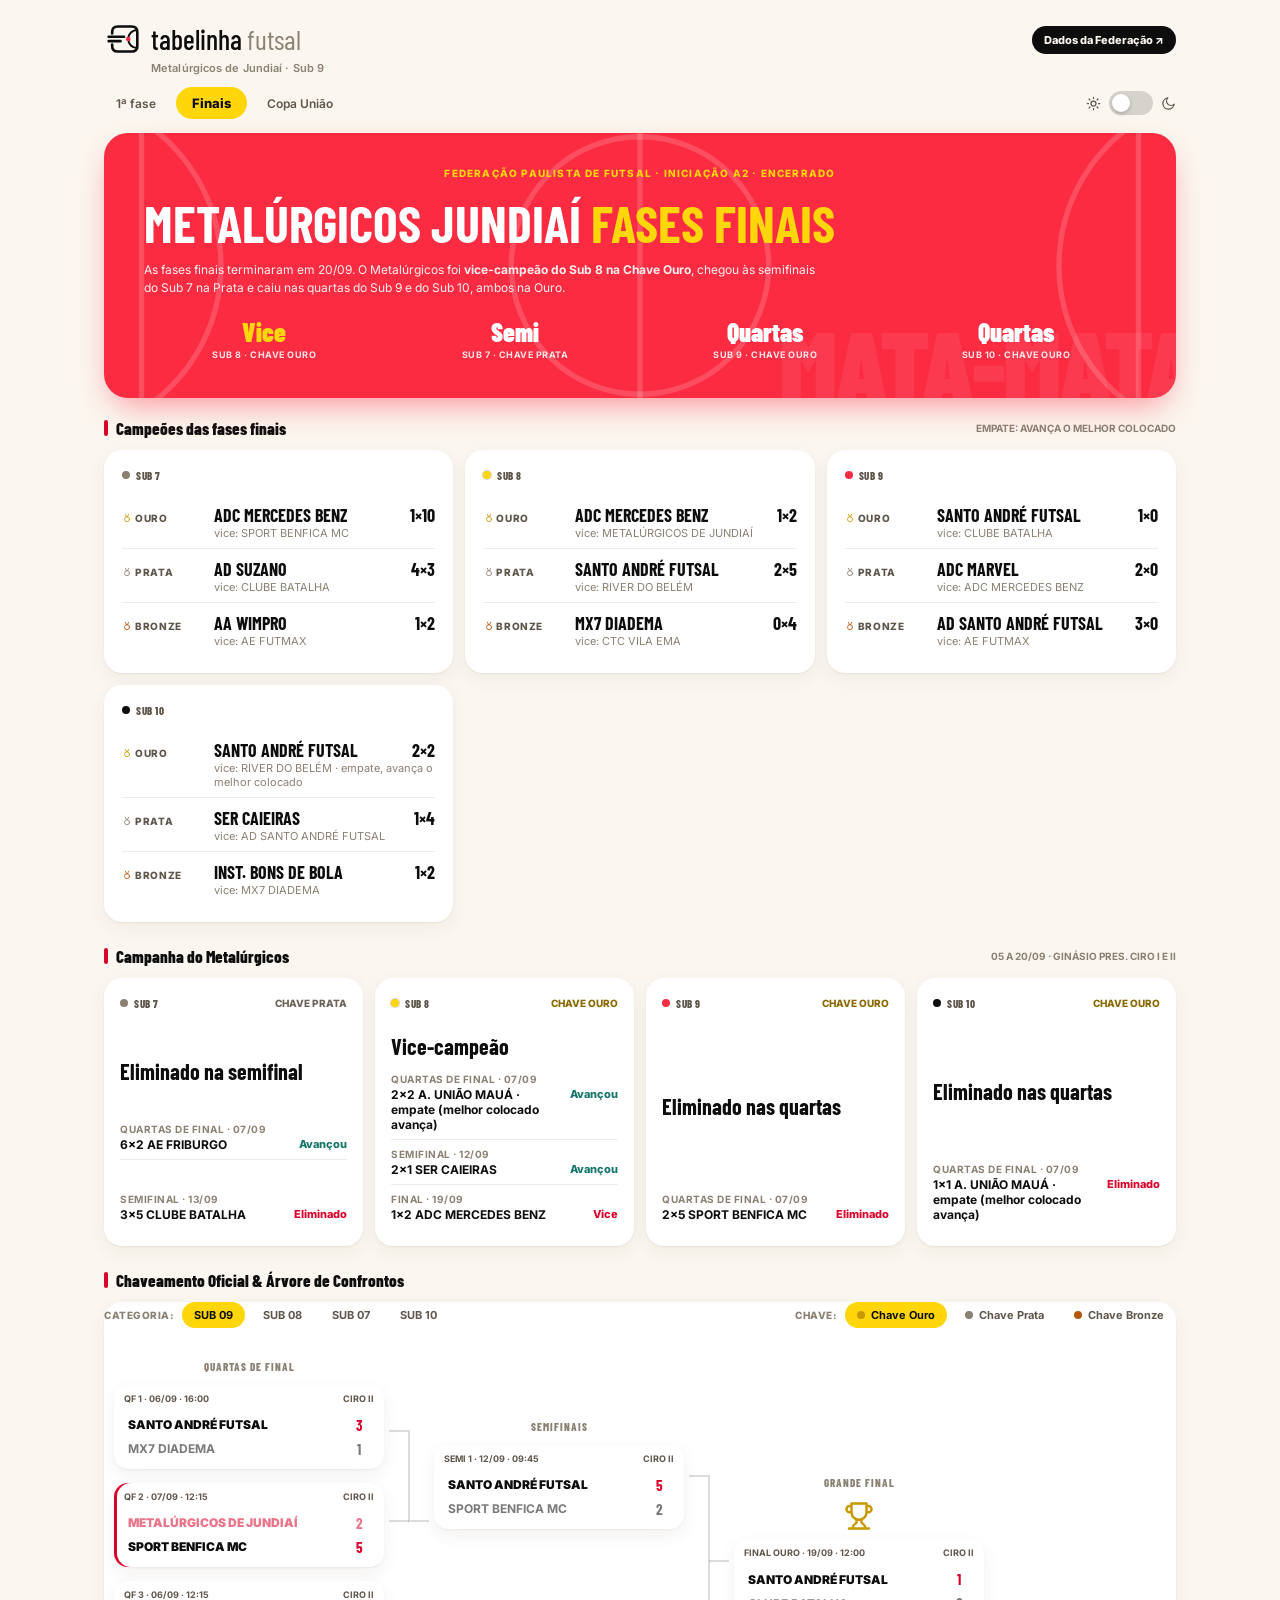
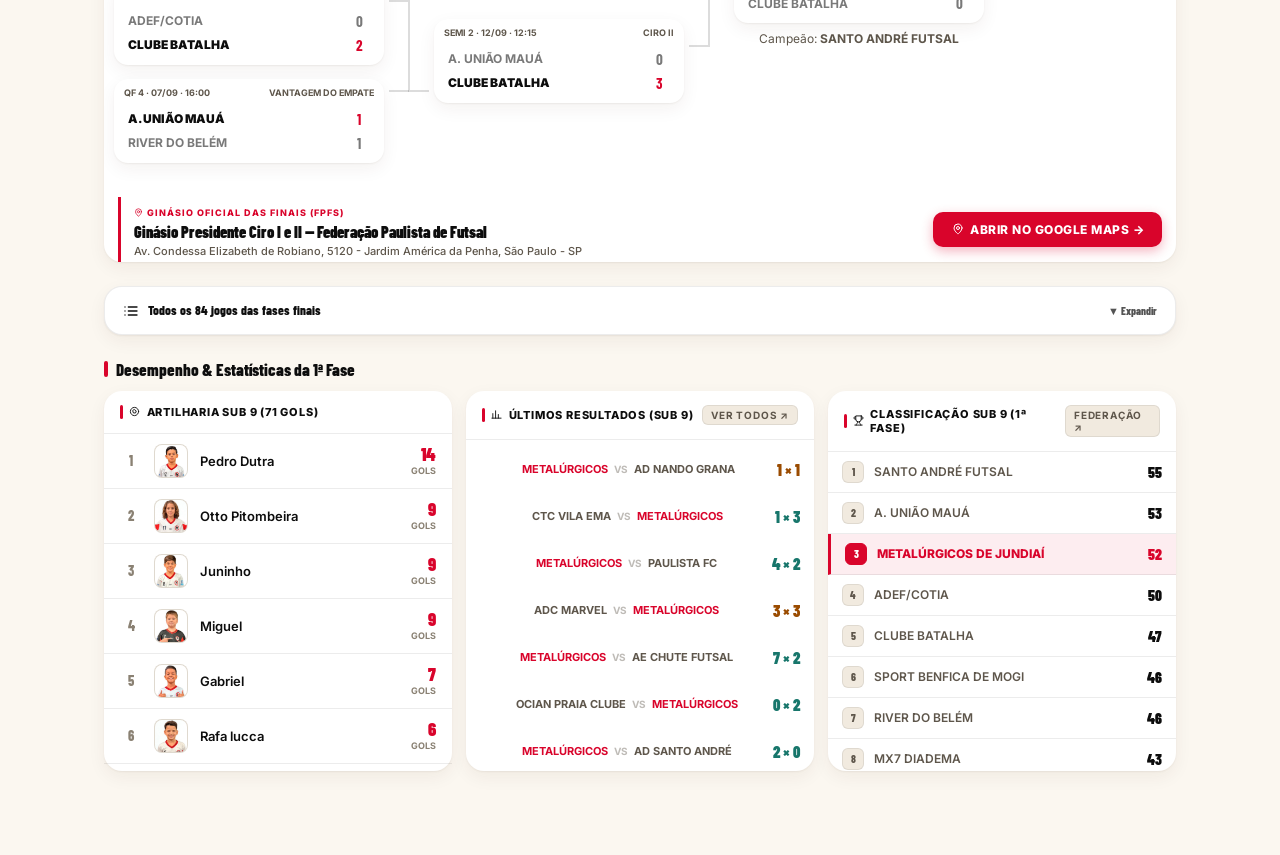
==== commit 14970503: "Banner semifinal, topo e chaveamento limpos, finais sem pênaltis (vantagem do empate)" ====
--- a/finais.html
+++ b/finais.html
@@ -1,841 +1,108 @@
-<!DOCTYPE html>
-<html lang="pt-BR">
-<head>
-<meta charset="UTF-8">
-<meta name="viewport" content="width=device-width, initial-scale=1.0, maximum-scale=1.0, user-scalable=no">
-<title>Tabelinha Futsal · Finais — Metalúrgicos Jundiaí Sub 9</title>
-<meta name="theme-color" content="#FFD60A">
-<link rel="manifest" href="manifest.webmanifest">
-<link rel="icon" type="image/svg+xml" href="tabelinha-favicon.svg">
-<link rel="icon" type="image/png" sizes="32x32" href="favicon-32.png">
-<link rel="icon" type="image/png" sizes="16x16" href="favicon-16.png">
-<link rel="apple-touch-icon" href="apple-touch-180.png">
-<link href="https://fonts.googleapis.com/css2?family=Inter:wght@300;400;500;600;700;800;900&family=Barlow+Condensed:wght@500;600;700;800&display=swap" rel="stylesheet">
-<style>
-*,*::before,*::after{margin:0;padding:0;box-sizing:border-box}
-
-:root {
-  /* LIGHT MODE (Default) */
-  --bg: #F4F5F7;
-  --s1: #FFFFFF;
-  --s2: #F8F9FA;
-  --t1: #0D0D0D;
-  --t2: #4B5563;
-  --t3: #9CA3AF;
-  --red: #D9042B; --red-bg: rgba(217,4,43,.06); --red-bd: rgba(217,4,43,.18);
-  --green: #16A34A; --green-bg: rgba(22,163,74,.06); --green-bd: rgba(22,163,74,.2);
-  --amber: #C07A00; --amber-bg: rgba(192,122,0,.06); --amber-bd: rgba(192,122,0,.2);
-  --gold: #D97706; --gold-bg: rgba(217, 119, 6, 0.1); --gold-bd: rgba(217, 119, 6, 0.25);
-  --silver: #64748B; --silver-bg: rgba(100, 116, 139, 0.1); --silver-bd: rgba(100, 116, 139, 0.25);
-  --border: #E5E7EB; --border2: #D1D5DB;
-  --r: 12px; --r2: 16px; --r3: 20px;
-  --shadow: 0 4px 6px -1px rgba(0, 0, 0, 0.05), 0 2px 4px -1px rgba(0, 0, 0, 0.03);
-  --shadow-lg: 0 10px 25px -5px rgba(0, 0, 0, 0.08), 0 8px 10px -6px rgba(0, 0, 0, 0.04);
-}
-
-html.dark-mode {
-  /* DARK MODE (Glassmorphism) */
-  --bg: #0a0014;
-  --s1: rgba(255, 255, 255, 0.06);
-  --s2: rgba(255, 255, 255, 0.1);
-  --t1: #ffffff;
-  --t2: rgba(255, 255, 255, 0.75);
-  --t3: rgba(255, 255, 255, 0.45);
-  --red: #FF5A6E; --red-bg: rgba(217,4,43,.15); --red-bd: rgba(217,4,43,.35);
-  --green: #4ade80; --green-bg: rgba(34,197,94,.1); --green-bd: rgba(34,197,94,.25);
-  --amber: #FFD60A; --amber-bg: rgba(251,191,36,.1); --amber-bd: rgba(251,191,36,.25);
-  --gold: #FFD60A; --gold-bg: rgba(251, 191, 36, 0.15); --gold-bd: rgba(251, 191, 36, 0.35);
-  --silver: #E3DACB; --silver-bg: rgba(203, 213, 225, 0.12); --silver-bd: rgba(203, 213, 225, 0.3);
-  --border: rgba(255, 255, 255, 0.12); --border2: rgba(255, 255, 255, 0.2);
-  --shadow: 0 10px 30px rgba(0, 0, 0, 0.3);
-  --shadow-lg: 0 20px 40px rgba(0, 0, 0, 0.5);
-}
-
-html {
-  background: var(--bg);
-  color: var(--t1);
-  font-family: 'Inter', sans-serif;
-  min-height: 100vh;
-  transition: background-color 0.4s ease, color 0.4s ease;
-  overflow-x: hidden;
-}
-
-body {
-  max-width: 1100px;
-  margin: 0 auto;
-  padding: 20px 14px 60px;
-  position: relative;
-  z-index: 1;
-}
-
-/* MOBILE OPTIMIZATION BASE */
-@media (max-width: 600px) {
-  body {
-    padding: 12px 10px 40px;
-  }
-}
-
-/* ── ORBS BACKGROUND ── */
-.orbs { display: none; position: fixed; inset: 0; pointer-events: none; z-index: -1; overflow: hidden; }
-html.dark-mode .orbs { display: block; }
-.orb { position: absolute; border-radius: 50%; filter: blur(80px); opacity: .5; animation: float-orb 14s ease-in-out infinite alternate; }
-.orb1 { width: 500px; height: 500px; background: radial-gradient(circle, #D9042B 0%, transparent 70%); top: -150px; left: -100px; }
-.orb2 { width: 450px; height: 450px; background: radial-gradient(circle, #4f46e5 0%, transparent 70%); top: 30%; right: -120px; }
-.orb3 { width: 380px; height: 380px; background: radial-gradient(circle, #0D0D0D 0%, transparent 70%); bottom: -80px; left: 20%; }
-@keyframes float-orb {
-  0% { transform: translate(0,0) scale(1); }
-  50% { transform: translate(20px,-20px) scale(1.04); }
-  100% { transform: translate(-10px,10px) scale(.98); }
-}
-
-/* ── UTILS & PANELS ── */
-.glass-panel {
-  background: var(--s1);
-  border: 1px solid var(--border);
-  border-radius: var(--r2);
-  box-shadow: var(--shadow);
-  transition: all 0.3s ease;
-}
-html.dark-mode .glass-panel {
-  backdrop-filter: blur(20px);
-  -webkit-backdrop-filter: blur(20px);
-}
-a { text-decoration: none; color: inherit; }
-button { font-family: inherit; cursor: pointer; border: none; background: none; }
-
-/* ── NAV ROW ── */
-.nav-row {
-  display: flex;
-  align-items: center;
-  justify-content: space-between;
-  margin-bottom: 16px;
-  flex-wrap: wrap;
-  gap: 10px;
-}
-.nav-links {
-  display: flex;
-  align-items: center;
-  gap: 8px;
-  flex-wrap: wrap;
-}
-.nav-pill-btn {
-  display: inline-flex;
-  align-items: center;
-  gap: 6px;
-  padding: 8px 14px;
-  border-radius: 999px;
-  font-size: 12px;
-  font-weight: 700;
-  color: var(--t2);
-  background: var(--s1);
-  border: 1px solid var(--border);
-  box-shadow: var(--shadow);
-  transition: all 0.2s ease;
-}
-.nav-pill-btn:hover {
-  color: var(--red);
-  border-color: var(--red-bd);
-  transform: translateY(-1px);
-}
-.nav-pill-btn.active {
-  background: var(--red);
-  color: #fff;
-  border-color: var(--red);
-  box-shadow: 0 4px 12px rgba(217,4,43,0.25);
-}
-
-.theme-switch-wrapper {
-  display: flex;
-  align-items: center;
-  gap: 8px;
-}
-.theme-switch {
-  position: relative;
-  display: inline-block;
-  width: 44px;
-  height: 24px;
-}
-.theme-switch input { opacity: 0; width: 0; height: 0; }
-.slider {
-  position: absolute; cursor: pointer; inset: 0;
-  background-color: rgba(0,0,0,0.15); transition: .3s; border-radius: 24px;
-}
-.slider:before {
-  position: absolute; content: ""; height: 18px; width: 18px; left: 3px; bottom: 3px;
-  background-color: white; transition: .3s; border-radius: 50%; box-shadow: 0 2px 4px rgba(0,0,0,0.2);
-}
-html.dark-mode .slider { background-color: rgba(255,255,255,0.3); }
-html.dark-mode .slider:before { transform: translateX(20px); }
-
-/* ── HERO BANNER ── */
-.hero-banner {
-  background: linear-gradient(135deg, #180309 0%, #2a050f 45%, #0D0D0D 100%);
-  border-radius: var(--r3);
-  padding: 24px 22px;
-  margin-bottom: 20px;
-  color: #FFFFFF;
-  border: 1px solid rgba(255,255,255,0.12);
-  position: relative;
-  overflow: hidden;
-  box-shadow: var(--shadow-lg);
-}
-.hero-banner::after {
-  content: 'MATA-MATA';
-  position: absolute;
-  right: -20px;
-  bottom: -25px;
-  font-family: 'Barlow Condensed', sans-serif;
-  font-size: clamp(60px, 10vw, 100px);
-  font-weight: 900;
-  color: rgba(255,255,255,0.03);
-  letter-spacing: -2px;
-  pointer-events: none;
-}
-.hero-top-tag {
-  display: inline-flex;
-  align-items: center;
-  gap: 6px;
-  padding: 4px 12px;
-  border-radius: 999px;
-  background: rgba(255, 59, 98, 0.2);
-  border: 1px solid rgba(255, 59, 98, 0.4);
-  color: #FF5A7E;
-  font-size: 10px;
-  font-weight: 800;
-  letter-spacing: 1.2px;
-  text-transform: uppercase;
-  margin-bottom: 10px;
-}
-.hero-title {
-  font-family: 'Barlow Condensed', sans-serif;
-  font-size: clamp(22px, 4.5vw, 38px);
-  font-weight: 900;
-  line-height: 1.15;
-  letter-spacing: -.5px;
-  margin-bottom: 8px;
-}
-.hero-title span { color: #FF5A6E; }
-.hero-sub {
-  font-size: 12px;
-  color: rgba(255, 255, 255, 0.75);
-  max-width: 680px;
-  line-height: 1.5;
-  margin-bottom: 18px;
-}
-.hero-stats-row {
-  display: grid;
-  grid-template-columns: repeat(auto-fit, minmax(90px, 1fr));
-  gap: 10px;
-}
-.hero-stat-box {
-  background: rgba(255, 255, 255, 0.08);
-  border: 1px solid rgba(255, 255, 255, 0.12);
-  padding: 10px 12px;
-  border-radius: 12px;
-  text-align: center;
-}
-.hero-stat-box .num {
-  font-family: 'Barlow Condensed', sans-serif;
-  font-size: 20px;
-  font-weight: 900;
-  color: #FFF;
-  line-height: 1;
-}
-.hero-stat-box .lbl {
-  font-size: 9px;
-  text-transform: uppercase;
-  letter-spacing: 0.5px;
-  color: rgba(255, 255, 255, 0.55);
-  margin-top: 4px;
-  font-weight: 700;
-}
-.hero-stat-box.gold .num { color: #FFD60A; }
-.hero-stat-box.silver .num { color: #E3DACB; }
-
-/* ── SECTION HEAD ── */
-.section-head {
-  display: flex;
-  align-items: center;
-  justify-content: space-between;
-  margin-bottom: 12px;
-  flex-wrap: wrap;
-  gap: 8px;
-}
-.section-title {
-  font-family: 'Barlow Condensed', sans-serif;
-  font-size: 17px;
-  font-weight: 800;
-  display: flex;
-  align-items: center;
-  gap: 8px;
-  color: var(--t1);
-}
-.section-title .icon-dot {
-  width: 4px;
-  height: 16px;
-  background: var(--red);
-  border-radius: 2px;
-}
-
-/* ── AGENDA FERIADÃO 07/09 ── */
-.metal-agenda-grid {
-  display: grid;
-  grid-template-columns: repeat(auto-fit, minmax(240px, 1fr));
-  gap: 12px;
-  margin-bottom: 24px;
-}
-.metal-card {
-  padding: 16px;
-  position: relative;
-  overflow: hidden;
-  border-left: 4px solid var(--red);
-  background: var(--s1);
-  display: flex;
-  flex-direction: column;
-  justify-content: space-between;
-}
-.metal-card.ouro { border-left-color: #FFD60A; }
-.metal-card.prata { border-left-color: #8A8173; }
-
-.mc-top {
-  display: flex;
-  align-items: center;
-  justify-content: space-between;
-  margin-bottom: 10px;
-}
-.mc-cat-badge {
-  font-family: 'Barlow Condensed', sans-serif;
-  font-weight: 800;
-  font-size: 11px;
-  padding: 3px 8px;
-  border-radius: 6px;
-  letter-spacing: .5px;
-}
-.mc-cat-badge.sub9 { background: var(--red-bg); color: var(--red); border: 1px solid var(--red-bd); }
-.mc-cat-badge.sub8 { background: var(--gold-bg); color: var(--gold); border: 1px solid var(--gold-bd); }
-.mc-cat-badge.sub7 { background: var(--silver-bg); color: var(--silver); border: 1px solid var(--silver-bd); }
-.mc-cat-badge.sub10 { background: transparent; color: var(--c10); border: 1px solid transparent; }
-
-.mc-chave-pill {
-  font-size: 10px;
-  font-weight: 800;
-  text-transform: uppercase;
-  padding: 3px 8px;
-  border-radius: 999px;
-}
-.mc-chave-pill.ouro { background: var(--gold-bg); color: var(--gold); border: 1px solid var(--gold-bd); }
-.mc-chave-pill.prata { background: var(--silver-bg); color: var(--silver); border: 1px solid var(--silver-bd); }
-
-.mc-matchup {
-  font-family: 'Barlow Condensed', sans-serif;
-  font-size: 15px;
-  font-weight: 800;
-  margin-bottom: 10px;
-  line-height: 1.3;
-}
-.mc-matchup .our { color: var(--red); }
-.mc-matchup .vs { font-size: 11px; opacity: 0.5; font-weight: 600; margin: 0 4px; }
-
-.mc-info-list {
-  font-size: 11px;
-  color: var(--t2);
-  display: flex;
-  flex-direction: column;
-  gap: 4px;
-}
-.mc-info-item strong { color: var(--t1); }
-.mc-map-link {
-  display: inline-flex;
-  align-items: center;
-  gap: 4px;
-  color: var(--red);
-  font-weight: 700;
-  font-size: 11px;
-  margin-top: 8px;
-}
-.mc-map-link:hover { text-decoration: underline; }
-
-/* ── BRACKET SECTION & CONTROLS ── */
-.bracket-section { margin-bottom: 24px; }
-.bracket-controls {
-  display: flex;
-  align-items: center;
-  justify-content: space-between;
-  flex-wrap: wrap;
-  gap: 10px;
-  margin-bottom: 14px;
-  background: var(--s1);
-  padding: 10px 14px;
-  border-radius: var(--r2);
-  border: 1px solid var(--border);
-}
-.filter-group {
-  display: flex;
-  align-items: center;
-  gap: 6px;
-  flex-wrap: wrap;
-}
-.filter-label {
-  font-size: 10px;
-  font-weight: 800;
-  text-transform: uppercase;
-  letter-spacing: 0.5px;
-  color: var(--t3);
-  margin-right: 2px;
-}
-.filter-btn {
-  padding: 6px 12px;
-  border-radius: 8px;
-  font-size: 11px;
-  font-weight: 700;
-  color: var(--t2);
-  background: var(--s2);
-  border: 1px solid var(--border);
-  transition: all 0.2s ease;
-  min-height: 34px;
-}
-.filter-btn:hover { background: var(--border); color: var(--t1); }
-.filter-btn.active {
-  background: var(--red);
-  color: #fff;
-  border-color: var(--red);
-  box-shadow: 0 3px 8px rgba(217,4,43,0.25);
-}
-.filter-btn.gold.active {
-  background: var(--gold);
-  border-color: var(--gold);
-}
-.filter-btn.silver.active {
-  background: #6B6358;
-  border-color: #6B6358;
-}
-.filter-btn.bronze.active {
-  background: #B4570A;
-  border-color: #B4570A;
-}
-
-/* ── BRACKET TREE (RESPONSIVE TOUCH SCROLL) ── */
-.bracket-tree-container {
-  overflow-x: auto;
-  -webkit-overflow-scrolling: touch;
-  padding: 18px 10px;
-}
-.bracket-tree {
-  display: grid;
-  grid-template-columns: 270px 50px 250px 50px 250px;
-  align-items: center;
-  min-width: 870px;
-  margin: 0 auto;
-}
-.bracket-col-title {
-  text-align: center;
-  font-family: 'Barlow Condensed', sans-serif;
-  font-size: 11px;
-  font-weight: 800;
-  text-transform: uppercase;
-  letter-spacing: 1px;
-  color: var(--t3);
-  margin-bottom: 12px;
-}
-.bracket-col-qf { display: flex; flex-direction: column; gap: 14px; }
-.bracket-col-sf { display: flex; flex-direction: column; gap: 90px; }
-.bracket-col-f { display: flex; flex-direction: column; justify-content: center; }
-
-.b-match-card {
-  background: var(--s1);
-  border: 1px solid var(--border);
-  border-radius: var(--r);
-  box-shadow: var(--shadow);
-  padding: 8px 10px;
-  position: relative;
-  transition: all 0.2s ease;
-}
-.b-match-card:hover {
-  transform: translateY(-2px);
-  border-color: var(--border2);
-}
-.b-match-card.is-metal {
-  border: 2px solid var(--red);
-  background: linear-gradient(to right, var(--red-bg), var(--s1));
-}
-.b-match-meta {
-  display: flex;
-  align-items: center;
-  justify-content: space-between;
-  font-size: 9px;
-  font-weight: 700;
-  color: var(--t3);
-  text-transform: uppercase;
-  margin-bottom: 6px;
-  padding-bottom: 3px;
-  border-bottom: 1px dashed var(--border);
-}
-.b-match-meta .dt { color: var(--t2); }
-.b-match-meta .gym { color: var(--red); font-weight: 800; }
-
-.b-team-row {
-  display: flex;
-  align-items: center;
-  justify-content: space-between;
-  padding: 3px 4px;
-  border-radius: 4px;
-  font-size: 11px;
-  font-weight: 600;
-  color: var(--t1);
-}
-.b-team-row.our { color: var(--red); font-weight: 800; }
-.b-team-row .t-name {
-  flex: 1;
-  white-space: nowrap;
-  overflow: hidden;
-  text-overflow: ellipsis;
-  padding-right: 6px;
-}
-.b-team-row .score-box {
-  width: 22px;
-  height: 20px;
-  display: flex;
-  align-items: center;
-  justify-content: center;
-  font-family: 'Barlow Condensed', sans-serif;
-  font-size: 12px;
-  font-weight: 800;
-  background: var(--s2);
-  border: 1px solid var(--border);
-  border-radius: 4px;
-}
-
-.b-connector {
-  display: flex;
-  align-items: center;
-  justify-content: center;
-  position: relative;
-  height: 100%;
-}
-.trophy-badge {
-  text-align: center;
-  font-size: 24px;
-  margin-bottom: 6px;
-  animation: bounce 2s infinite ease-in-out;
-}
-@keyframes bounce {
-  0%, 100% { transform: translateY(0); }
-  50% { transform: translateY(-5px); }
-}
-
-/* ── BRACKET VENUE CALLOUT (INSIDE BRACKET CARD) ── */
-.bracket-venue-callout {
-  margin: 16px 14px 14px;
-  padding: 16px 20px;
-  border-radius: var(--r2);
-  background: linear-gradient(135deg, rgba(217,4,43,0.08) 0%, var(--s2) 100%);
-  border: 1.5px solid var(--red-bd);
-  display: flex;
-  align-items: center;
-  justify-content: space-between;
-  gap: 14px;
-  flex-wrap: wrap;
-  box-shadow: 0 4px 14px rgba(217,4,43,0.12);
-}
-.bvc-tag {
-  display: inline-flex;
-  align-items: center;
-  gap: 4px;
-  font-size: 9px;
-  font-weight: 800;
-  color: var(--red);
-  text-transform: uppercase;
-  letter-spacing: 1px;
-  margin-bottom: 4px;
-}
-.bvc-title {
-  font-family: 'Barlow Condensed', sans-serif;
-  font-size: 16px;
-  font-weight: 900;
-  color: var(--t1);
-  margin-bottom: 3px;
-}
-.bvc-address {
-  font-size: 11px;
-  color: var(--t2);
-  font-weight: 500;
-}
-.bvc-map-btn {
-  display: inline-flex;
-  align-items: center;
-  gap: 6px;
-  background: var(--red);
-  color: #fff;
-  padding: 10px 18px;
-  border-radius: 10px;
-  font-weight: 800;
-  font-size: 12px;
-  text-transform: uppercase;
-  letter-spacing: .5px;
-  box-shadow: 0 4px 12px rgba(217,4,43,0.3);
-  transition: transform 0.2s ease, opacity 0.2s ease;
-  white-space: nowrap;
-}
-.bvc-map-btn:hover {
-  transform: translateY(-2px);
-  opacity: 0.95;
-}
-
-/* ── GAVETA RETRÁTIL TABELA ── */
-.btn-toggle-full-table {
-  width: 100%;
-  padding: 14px 18px;
-  background: var(--s1);
-  border: 1.5px solid var(--border);
-  border-radius: var(--r2);
-  display: flex;
-  align-items: center;
-  justify-content: space-between;
-  font-family: 'Barlow Condensed', sans-serif;
-  font-size: 13px;
-  font-weight: 800;
-  color: var(--t1);
-  cursor: pointer;
-  box-shadow: var(--shadow);
-  transition: all 0.2s ease;
-}
-.btn-toggle-full-table:hover { background: var(--s2); border-color: var(--border2); }
-.acc-chevron { transition: transform 0.3s ease; font-size: 11px; opacity: 0.7; }
-.btn-toggle-full-table.open .acc-chevron { transform: rotate(180deg); }
-
-.day-tabs-wrapper { display: flex; gap: 6px; margin-bottom: 10px; flex-wrap: wrap; }
-.day-tab-btn {
-  padding: 6px 12px; border-radius: 8px; font-size: 11px; font-weight: 700;
-  background: var(--s1); border: 1px solid var(--border); color: var(--t2); transition: all 0.2s;
-}
-.day-tab-btn.active { background: var(--t1); color: var(--s1); border-color: var(--t1); }
-
-.schedule-table-wrap {
-  overflow-x: auto;
-  -webkit-overflow-scrolling: touch;
-  border-radius: var(--r2);
-  border: 1px solid var(--border);
-  background: var(--s1);
-  box-shadow: var(--shadow);
-}
-.sched-table { width: 100%; border-collapse: collapse; font-size: 11px; text-align: left; min-width: 580px; }
-.sched-table th {
-  padding: 10px 12px; background: var(--s2); border-bottom: 1px solid var(--border);
-  font-family: 'Barlow Condensed', sans-serif; font-size: 10px; font-weight: 800; text-transform: uppercase; letter-spacing: .5px; color: var(--t3);
-}
-.sched-table td { padding: 10px 12px; border-bottom: 1px solid var(--border); color: var(--t2); }
-.sched-table tr.is-metal-row { background: var(--red-bg); font-weight: 700; }
-.sched-table tr.is-metal-row td { color: var(--t1); }
-.sched-badge {
-  display: inline-flex; padding: 2px 6px; border-radius: 4px; font-size: 9px; font-weight: 800; text-transform: uppercase;
-}
-.sched-badge.ouro { background: var(--gold-bg); color: var(--gold); border: 1px solid var(--gold-bd); }
-.sched-badge.prata { background: var(--silver-bg); color: var(--silver); border: 1px solid var(--silver-bd); }
-.sched-badge.bronze { background: rgba(180,87,10, 0.1); color: #B4570A; border: 1px solid rgba(180,87,10, 0.25); }
-
-/* ── 3 COLS ESTATÍSTICAS (ARTILHARIA + ÚLTIMOS RESULTADOS + CLASSIFICAÇÃO) ── */
-.stats-cols {
-  display: grid;
-  grid-template-columns: repeat(auto-fit, minmax(300px, 1fr));
-  gap: 14px;
-  align-items: start;
-  margin-bottom: 24px;
-}
-@media (max-width: 768px) {
-  .stats-cols { grid-template-columns: 1fr; }
-}
-
-.stats-cols .glass-panel {
-  height: 380px;
-  display: flex;
-  flex-direction: column;
-}
-.panel-head {
-  padding: 14px 16px;
-  border-bottom: 1px solid var(--border);
-  font-size: 11px;
-  font-weight: 800;
-  text-transform: uppercase;
-  letter-spacing: .8px;
-  color: var(--t3);
-  display: flex;
-  align-items: center;
-  justify-content: space-between;
-  gap: 8px;
-  flex-shrink: 0;
-}
-.panel-head-title {
-  display: flex;
-  align-items: center;
-  gap: 6px;
-  color: var(--t1);
-}
-.panel-head-title::before {
-  content: ''; width: 3px; height: 14px; background: var(--red); border-radius: 2px;
-}
-.scroll-list {
-  flex: 1;
-  overflow-y: auto;
-  -webkit-overflow-scrolling: touch;
-}
-.scroll-list::-webkit-scrollbar { width: 5px; }
-.scroll-list::-webkit-scrollbar-track { background: transparent; }
-.scroll-list::-webkit-scrollbar-thumb { background: var(--border2); border-radius: 4px; }
-
-/* ARTILHARIA (INDEX STYLE - EQUAL RESPECT FOR ALL PLAYERS) */
-.scorer-row {
-  display: flex;
-  align-items: center;
-  gap: 12px;
-  padding: 10px 16px;
-  border-bottom: 1px solid var(--border);
-  transition: background 0.15s;
-}
-.scorer-row:last-child { border-bottom: none; }
-.scorer-row:hover { background: var(--s2); }
-.s-pos {
-  font-family: 'Barlow Condensed', sans-serif;
-  font-size: 14px;
-  font-weight: 800;
-  color: var(--t3);
-  width: 22px;
-  text-align: center;
-}
-.s-photo {
-  width: 34px;
-  height: 34px;
-  border-radius: 8px;
-  background: var(--s2);
-  border: 1px solid var(--border);
-  overflow: hidden;
-  flex-shrink: 0;
-}
-.s-photo img { width: 100%; height: 100%; object-fit: cover; }
-.s-info { flex: 1; min-width: 0; }
-.s-name { font-size: 13px; font-weight: 600; color: var(--t1); white-space: nowrap; overflow: hidden; text-overflow: ellipsis; }
-.s-goals-wrap { display: flex; flex-direction: column; gap: 2px; align-items: flex-end; }
-.s-goals-num { font-family: 'Barlow Condensed', sans-serif; font-size: 16px; font-weight: 900; color: var(--red); line-height: 1; }
-.s-goals-lbl { font-size: 9px; color: var(--t3); text-transform: uppercase; font-weight: 700; }
-
-/* ÚLTIMOS RESULTADOS */
-.last-games-container {
-  display: flex;
-  flex-direction: column;
-  gap: 8px;
-  padding: 10px 14px;
-}
-.lg-row {
-  display: flex;
-  align-items: center;
-  justify-content: space-between;
-  padding: 10px 12px;
-  background: var(--s2);
-  border-radius: 10px;
-  border: 1px solid var(--border);
-}
-.lg-teams {
-  font-size: 11px;
-  font-weight: 700;
-  color: var(--t2);
-  text-transform: uppercase;
-  display: flex;
-  flex: 1;
-  justify-content: center;
-  gap: 6px;
-  align-items: center;
-}
-.lg-teams span.our { color: var(--red); }
-.lg-score {
-  font-family: 'Barlow Condensed', sans-serif;
-  font-size: 16px;
-  font-weight: 900;
-  color: var(--t1);
-  background: var(--s1);
-  padding: 3px 8px;
-  border-radius: 6px;
-  border: 1px solid var(--border);
-}
-.lg-row.w { border-color: var(--green-bd); background: var(--green-bg); }
-.lg-row.d { border-color: var(--amber-bd); background: var(--amber-bg); }
-.lg-row.l { border-color: var(--red-bd); background: var(--red-bg); }
-.lg-row.w .lg-score { color: var(--green); border-color: var(--green-bd); }
-.lg-row.d .lg-score { color: var(--amber); border-color: var(--amber-bd); }
-.lg-row.l .lg-score { color: var(--red); border-color: var(--red-bd); }
-
-/* CLASSIFICAÇÃO LIST */
-.classif-row {
-  display: grid;
-  grid-template-columns: 24px 1fr 28px;
-  align-items: center;
-  gap: 8px;
-  padding: 9px 14px;
-  border-bottom: 1px solid var(--border);
-  font-size: 12px;
-}
-.classif-row:last-child { border-bottom: none; }
-.classif-row.our { background: var(--red-bg); border-left: 3px solid var(--red); }
-.c-pos {
-  width: 22px; height: 22px; border-radius: 6px;
-  display: flex; align-items: center; justify-content: center;
-  font-family: 'Barlow Condensed', sans-serif; font-size: 11px; font-weight: 800;
-  background: var(--s2); color: var(--t2); border: 1px solid var(--border);
-}
-.classif-row.our .c-pos { background: var(--red); color: #fff; border-color: var(--red); }
-.c-team { font-weight: 600; color: var(--t2); white-space: nowrap; overflow: hidden; text-overflow: ellipsis; }
-.classif-row.our .c-team { color: var(--red); font-weight: 800; }
-.c-pts { font-family: 'Barlow Condensed', sans-serif; font-size: 13px; font-weight: 900; color: var(--t1); text-align: right; }
-.classif-row.our .c-pts { color: var(--red); }
-
-.fed-link {
-  font-size: 10px;
-  font-weight: 700;
-  color: var(--t2);
-  background: var(--s2);
-  padding: 3px 8px;
-  border-radius: 6px;
-  border: 1px solid var(--border);
-  transition: all 0.2s;
-}
-.fed-link:hover { background: var(--t2); color: var(--s1); }
-
-:root {
-  /* ID Tabelinha Futsal — paleta C */
-  --bg: #FBF7F0;
-  --s1: #FFFFFF;
-  --s2: #F1EADF;
-  --t1: #0D0D0D;
-  --t2: #5E564B;
-  --t3: #8A8173;
-  --brand: #FB2C42; --yel: #FFD60A; --ball: #FB2C42;
-  --red: #D9042B; --red-bg: rgba(217,4,43,.07); --red-bd: rgba(217,4,43,.2);
-  --green: #17766B; --green-bg: rgba(30,140,128,.1); --green-bd: rgba(30,140,128,.28);
-  --amber: #9A4B00; --amber-bg: rgba(255,138,31,.12); --amber-bd: rgba(255,138,31,.32);
-  --gold: #8A6A00; --gold-bg: rgba(255,214,10,.22); --gold-bd: rgba(255,214,10,.6);
-  --silver: #6B6358; --silver-bg: rgba(107,99,88,.1); --silver-bd: rgba(107,99,88,.25);
-  --border: rgba(13,13,13,.08); --border2: rgba(13,13,13,.14);
-  --r: 12px; --r2: 18px; --r3: 24px;
-  --shadow: 0 1px 2px rgba(60,40,20,.06), 0 6px 18px rgba(60,40,20,.06);
-  --shadow-lg: 0 14px 34px -10px rgba(60,40,20,.22);
-}
-
-html.dark-mode {
-  --bg: #121110;
-  --s1: #1D1B19;
-  --s2: #2A2724;
-  --t1: #FBF7F0;
-  --t2: #BDB3A4;
-  --t3: #8B8174;
-  --brand: #E8172E; --ball: #FFD60A;
-  --red: #FF5A6E; --red-bg: rgba(255,90,110,.14); --red-bd: rgba(255,90,110,.35);
-  --green: #4CC4B5; --green-bg: rgba(76,196,181,.12); --green-bd: rgba(76,196,181,.3);
-  --amber: #FFA24A; --amber-bg: rgba(255,162,74,.12); --amber-bd: rgba(255,162,74,.3);
-  --gold: #FFD60A; --gold-bg: rgba(255,214,10,.14); --gold-bd: rgba(255,214,10,.35);
-  --silver: #BDB3A4; --silver-bg: rgba(189,179,164,.12); --silver-bd: rgba(189,179,164,.3);
-  --border: rgba(251,247,240,.1); --border2: rgba(251,247,240,.18);
-  --shadow: 0 1px 2px rgba(0,0,0,.4);
-  --shadow-lg: 0 14px 34px rgba(0,0,0,.45);
-}
-
+<!DOCTYPE html>
+<html lang="pt-BR">
+<head>
+<meta charset="UTF-8">
+<meta name="viewport" content="width=device-width, initial-scale=1.0, maximum-scale=1.0, user-scalable=no">
+<title>Tabelinha Futsal · Finais — Metalúrgicos Jundiaí Sub 9</title>
+<meta name="theme-color" content="#FFD60A">
+<link rel="manifest" href="manifest.webmanifest">
+<link rel="icon" type="image/svg+xml" href="tabelinha-favicon.svg">
+<link rel="icon" type="image/png" sizes="32x32" href="favicon-32.png">
+<link rel="icon" type="image/png" sizes="16x16" href="favicon-16.png">
+<link rel="apple-touch-icon" href="apple-touch-180.png">
+<link href="https://fonts.googleapis.com/css2?family=Inter:wght@300;400;500;600;700;800;900&family=Barlow+Condensed:wght@500;600;700;800&display=swap" rel="stylesheet">
+<style>
+*,*::before,*::after{margin:0;padding:0;box-sizing:border-box}
+
+:root {
+  /* LIGHT MODE (Default) */
+  --bg: #F4F5F7;
+  --s1: #FFFFFF;
+  --s2: #F8F9FA;
+  --t1: #0D0D0D;
+  --t2: #4B5563;
+  --t3: #9CA3AF;
+  --red: #D9042B; --red-bg: rgba(217,4,43,.06); --red-bd: rgba(217,4,43,.18);
+  --green: #16A34A; --green-bg: rgba(22,163,74,.06); --green-bd: rgba(22,163,74,.2);
+  --amber: #C07A00; --amber-bg: rgba(192,122,0,.06); --amber-bd: rgba(192,122,0,.2);
+  --gold: #D97706; --gold-bg: rgba(217, 119, 6, 0.1); --gold-bd: rgba(217, 119, 6, 0.25);
+  --silver: #64748B; --silver-bg: rgba(100, 116, 139, 0.1); --silver-bd: rgba(100, 116, 139, 0.25);
+  --border: #E5E7EB; --border2: #D1D5DB;
+  --r: 12px; --r2: 16px; --r3: 20px;
+  --shadow: 0 4px 6px -1px rgba(0, 0, 0, 0.05), 0 2px 4px -1px rgba(0, 0, 0, 0.03);
+  --shadow-lg: 0 10px 25px -5px rgba(0, 0, 0, 0.08), 0 8px 10px -6px rgba(0, 0, 0, 0.04);
+}
+
+html.dark-mode {
+  /* DARK MODE (Glassmorphism) */
+  --bg: #0a0014;
+  --s1: rgba(255, 255, 255, 0.06);
+  --s2: rgba(255, 255, 255, 0.1);
+  --t1: #ffffff;
+  --t2: rgba(255, 255, 255, 0.75);
+  --t3: rgba(255, 255, 255, 0.45);
+  --red: #FF5A6E; --red-bg: rgba(217,4,43,.15); --red-bd: rgba(217,4,43,.35);
+  --green: #4ade80; --green-bg: rgba(34,197,94,.1); --green-bd: rgba(34,197,94,.25);
+  --amber: #FFD60A; --amber-bg: rgba(251,191,36,.1); --amber-bd: rgba(251,191,36,.25);
+  --gold: #FFD60A; --gold-bg: rgba(251, 191, 36, 0.15); --gold-bd: rgba(251, 191, 36, 0.35);
+  --silver: #E3DACB; --silver-bg: rgba(203, 213, 225, 0.12); --silver-bd: rgba(203, 213, 225, 0.3);
+  --border: rgba(255, 255, 255, 0.12); --border2: rgba(255, 255, 255, 0.2);
+  --shadow: 0 10px 30px rgba(0, 0, 0, 0.3);
+  --shadow-lg: 0 20px 40px rgba(0, 0, 0, 0.5);
+}
+
+html {
+  background: var(--bg);
+  color: var(--t1);
+  font-family: 'Inter', sans-serif;
+  min-height: 100vh;
+  transition: background-color 0.4s ease, color 0.4s ease;
+  overflow-x: hidden;
+}
+
+body {
+  max-width: 1100px;
+  margin: 0 auto;
+  padding: 20px 14px 60px;
+  position: relative;
+  z-index: 1;
+}
+
+/* MOBILE OPTIMIZATION BASE */
+@media (max-width: 600px) {
+  body {
+    padding: 12px 10px 40px;
+  }
+}
+
+/* ── ORBS BACKGROUND ── */
+.orbs { display: none; position: fixed; inset: 0; pointer-events: none; z-index: -1; overflow: hidden; }
+html.dark-mode .orbs { display: block; }
+.orb { position: absolute; border-radius: 50%; filter: blur(80px); opacity: .5; animation: float-orb 14s ease-in-out infinite alternate; }
+.orb1 { width: 500px; height: 500px; background: radial-gradient(circle, #D9042B 0%, transparent 70%); top: -150px; left: -100px; }
+.orb2 { width: 450px; height: 450px; background: radial-gradient(circle, #4f46e5 0%, transparent 70%); top: 30%; right: -120px; }
+.orb3 { width: 380px; height: 380px; background: radial-gradient(circle, #0D0D0D 0%, transparent 70%); bottom: -80px; left: 20%; }
+@keyframes float-orb {
+  0% { transform: translate(0,0) scale(1); }
+  50% { transform: translate(20px,-20px) scale(1.04); }
+  100% { transform: translate(-10px,10px) scale(.98); }
+}
+
+/* ── UTILS & PANELS ── */
+.glass-panel {
+  background: var(--s1);
+  border: 1px solid var(--border);
+  border-radius: var(--r2);
+  box-shadow: var(--shadow);
+  transition: all 0.3s ease;
+}
+html.dark-mode .glass-panel {
+  backdrop-filter: blur(20px);
+  -webkit-backdrop-filter: blur(20px);
+}
+a { text-decoration: none; color: inherit; }
+button { font-family: inherit; cursor: pointer; border: none; background: none; }
+
 /* ── NAV ROW ── */
 .nav-row {
   display: flex;
@@ -877,60 +144,793 @@
   box-shadow: 0 4px 12px rgba(217,4,43,0.25);
 }
 
-
-
-/* ── Páginas 1ª fase / Finais ── */
-.top-bar { background-color: var(--brand); background-image: url("data:image/svg+xml,%3Csvg xmlns='http://www.w3.org/2000/svg' viewBox='0 0 400 300' fill='none' stroke='white' stroke-opacity='.16' stroke-width='2'%3E%3Crect x='14' y='14' width='372' height='272' rx='8'/%3E%3Cpath d='M200 14V286'/%3E%3Ccircle cx='200' cy='150' r='48'/%3E%3Cpath d='M14 96a64 64 0 0 1 0 108M386 96a64 64 0 0 0 0 108'/%3E%3C/svg%3E"); background-size: cover; background-position: center; border: 0; box-shadow: 0 14px 34px -10px rgba(251,44,66,.55); }
-html.dark-mode .top-bar { background-color: var(--brand); border: 0; backdrop-filter: none; -webkit-backdrop-filter: none; }
-.tb-badge { background: none; border: 0; padding: 0; color: #FFD60A; }
-.tb-title { font-weight: 700; letter-spacing: 0; }
-.tb-stat { background: transparent; border: 0; padding: 4px 0; }
-.tb-stat .n { font-size: 26px; }
-.tb-stat .l { color: rgba(255,255,255,.88); }
-.wdl-card, .wdl-card.w, .wdl-card.d, .wdl-card.l, .wdl-card.a { border: 0; }
-.lg-row, .lg-row.w, .lg-row.d, .lg-row.l { border: 0; background: transparent; padding-left: 0; padding-right: 0; }
-.lg-score, .lg-row.w .lg-score, .lg-row.d .lg-score, .lg-row.l .lg-score { background: transparent; border: 0; padding: 0; }
-.next-banner { border: 0; }
-.nb-pulse, .nb-right { background: transparent; border: 0; padding-left: 0; padding-right: 0; }
-/* ── ID Tabelinha Futsal · aplicada sem mudar a estrutura da página ── */
-.orbs { display: none !important; }
-html.dark-mode .glass-panel { backdrop-filter: none; -webkit-backdrop-filter: none; }
-.brand-row { display: flex; align-items: center; justify-content: space-between; gap: 12px; flex-wrap: wrap; margin-bottom: 14px; }
-.brand { display: flex; align-items: center; gap: 9px; color: var(--t1); line-height: 1; }
-.brand svg { display: block; flex: none; }
-.brand .bw { display: flex; align-items: baseline; gap: 5px; font-family: 'Barlow Condensed', sans-serif; font-weight: 500; font-size: 30px; text-transform: lowercase; }
-.brand .bw span { font-weight: 400; color: var(--t3); }
-.brand-sub { font-size: 12px; font-weight: 600; color: var(--t2); }
-.nav-pill-btn.active { background: var(--yel); color: #0D0D0D; border-color: transparent; box-shadow: none; }
-.nav-pill-btn:hover { color: var(--t1); border-color: var(--border2); }
-.hero-banner {
-  background-color: var(--brand);
-  background-image: url("data:image/svg+xml,%3Csvg xmlns='http://www.w3.org/2000/svg' viewBox='0 0 400 300' fill='none' stroke='white' stroke-opacity='.16' stroke-width='2'%3E%3Crect x='14' y='14' width='372' height='272' rx='8'/%3E%3Cpath d='M200 14V286'/%3E%3Ccircle cx='200' cy='150' r='48'/%3E%3Cpath d='M14 96a64 64 0 0 1 0 108M386 96a64 64 0 0 0 0 108'/%3E%3C/svg%3E");
-  background-size: cover; background-position: center; border: 0;
-  box-shadow: 0 14px 34px -10px rgba(251,44,66,.55);
-}
-.hero-banner::after { color: rgba(255,255,255,.07); }
-.hero-top-tag { background: rgba(255,255,255,.18); border-color: rgba(255,255,255,.32); color: #FFD60A; }
-.hero-banner .hero-title { font-weight: 700; letter-spacing: 0; font-size: clamp(30px, 6.4vw, 52px); }
-.hero-banner .hero-title span, .hero-banner.copa .hero-title span { color: #FFD60A; }
-.hero-sub { color: rgba(255,255,255,.92); }
-.hero-stat-box { background: rgba(255,255,255,.16); border-color: rgba(255,255,255,.22); }
-.hero-stat-box .num { font-size: 26px; }
-.hero-stat-box .lbl { color: rgba(255,255,255,.88); }
-.hero-stat-box.gold .num { color: #FFD60A; }
-.hero-stat-box.silver .num { color: #FFFFFF; }
-.hv-team.our { color: #FFD60A; font-size: clamp(18px, 4vw, 26px); }
-.hv-team:not(.our) { color: rgba(255,255,255,.95); }
-.hv-score { font-size: clamp(34px, 9vw, 60px); }
-.hv-score small { color: rgba(255,255,255,.85); }
-.hero-when { background: rgba(255,255,255,.16); border-color: rgba(255,255,255,.28); color: #FFD60A; }
-.metal-card.ouro { border-left-color: #FFD60A; }
-html.dark-mode .modal { background: #1D1B19; }
-.gm-score { font-size: 21px; }
-.c-pts { font-size: 15px; }
-.s-goals-num { font-size: 18px; }
-.ac-n { font-size: 17px; }
-.nc-team { font-size: 18px; }
+.theme-switch-wrapper {
+  display: flex;
+  align-items: center;
+  gap: 8px;
+}
+.theme-switch {
+  position: relative;
+  display: inline-block;
+  width: 44px;
+  height: 24px;
+}
+.theme-switch input { opacity: 0; width: 0; height: 0; }
+.slider {
+  position: absolute; cursor: pointer; inset: 0;
+  background-color: rgba(0,0,0,0.15); transition: .3s; border-radius: 24px;
+}
+.slider:before {
+  position: absolute; content: ""; height: 18px; width: 18px; left: 3px; bottom: 3px;
+  background-color: white; transition: .3s; border-radius: 50%; box-shadow: 0 2px 4px rgba(0,0,0,0.2);
+}
+html.dark-mode .slider { background-color: rgba(255,255,255,0.3); }
+html.dark-mode .slider:before { transform: translateX(20px); }
+
+/* ── HERO BANNER ── */
+.hero-banner {
+  background: linear-gradient(135deg, #180309 0%, #2a050f 45%, #0D0D0D 100%);
+  border-radius: var(--r3);
+  padding: 24px 22px;
+  margin-bottom: 20px;
+  color: #FFFFFF;
+  border: 1px solid rgba(255,255,255,0.12);
+  position: relative;
+  overflow: hidden;
+  box-shadow: var(--shadow-lg);
+}
+.hero-banner::after {
+  content: 'MATA-MATA';
+  position: absolute;
+  right: -20px;
+  bottom: -25px;
+  font-family: 'Barlow Condensed', sans-serif;
+  font-size: clamp(60px, 10vw, 100px);
+  font-weight: 900;
+  color: rgba(255,255,255,0.03);
+  letter-spacing: -2px;
+  pointer-events: none;
+}
+.hero-top-tag {
+  display: inline-flex;
+  align-items: center;
+  gap: 6px;
+  padding: 4px 12px;
+  border-radius: 999px;
+  background: rgba(255, 59, 98, 0.2);
+  border: 1px solid rgba(255, 59, 98, 0.4);
+  color: #FF5A7E;
+  font-size: 10px;
+  font-weight: 800;
+  letter-spacing: 1.2px;
+  text-transform: uppercase;
+  margin-bottom: 10px;
+}
+.hero-title {
+  font-family: 'Barlow Condensed', sans-serif;
+  font-size: clamp(22px, 4.5vw, 38px);
+  font-weight: 900;
+  line-height: 1.15;
+  letter-spacing: -.5px;
+  margin-bottom: 8px;
+}
+.hero-title span { color: #FF5A6E; }
+.hero-sub {
+  font-size: 12px;
+  color: rgba(255, 255, 255, 0.75);
+  max-width: 680px;
+  line-height: 1.5;
+  margin-bottom: 18px;
+}
+.hero-stats-row {
+  display: grid;
+  grid-template-columns: repeat(auto-fit, minmax(90px, 1fr));
+  gap: 10px;
+}
+.hero-stat-box {
+  background: rgba(255, 255, 255, 0.08);
+  border: 1px solid rgba(255, 255, 255, 0.12);
+  padding: 10px 12px;
+  border-radius: 12px;
+  text-align: center;
+}
+.hero-stat-box .num {
+  font-family: 'Barlow Condensed', sans-serif;
+  font-size: 20px;
+  font-weight: 900;
+  color: #FFF;
+  line-height: 1;
+}
+.hero-stat-box .lbl {
+  font-size: 9px;
+  text-transform: uppercase;
+  letter-spacing: 0.5px;
+  color: rgba(255, 255, 255, 0.55);
+  margin-top: 4px;
+  font-weight: 700;
+}
+.hero-stat-box.gold .num { color: #FFD60A; }
+.hero-stat-box.silver .num { color: #E3DACB; }
+
+/* ── SECTION HEAD ── */
+.section-head {
+  display: flex;
+  align-items: center;
+  justify-content: space-between;
+  margin-bottom: 12px;
+  flex-wrap: wrap;
+  gap: 8px;
+}
+.section-title {
+  font-family: 'Barlow Condensed', sans-serif;
+  font-size: 17px;
+  font-weight: 800;
+  display: flex;
+  align-items: center;
+  gap: 8px;
+  color: var(--t1);
+}
+.section-title .icon-dot {
+  width: 4px;
+  height: 16px;
+  background: var(--red);
+  border-radius: 2px;
+}
+
+/* ── AGENDA FERIADÃO 07/09 ── */
+.metal-agenda-grid {
+  display: grid;
+  grid-template-columns: repeat(auto-fit, minmax(240px, 1fr));
+  gap: 12px;
+  margin-bottom: 24px;
+}
+.metal-card {
+  padding: 16px;
+  position: relative;
+  overflow: hidden;
+  border-left: 4px solid var(--red);
+  background: var(--s1);
+  display: flex;
+  flex-direction: column;
+  justify-content: space-between;
+}
+.metal-card.ouro { border-left-color: #FFD60A; }
+.metal-card.prata { border-left-color: #8A8173; }
+
+.mc-top {
+  display: flex;
+  align-items: center;
+  justify-content: space-between;
+  margin-bottom: 10px;
+}
+.mc-cat-badge {
+  font-family: 'Barlow Condensed', sans-serif;
+  font-weight: 800;
+  font-size: 11px;
+  padding: 3px 8px;
+  border-radius: 6px;
+  letter-spacing: .5px;
+}
+.mc-cat-badge.sub9 { background: var(--red-bg); color: var(--red); border: 1px solid var(--red-bd); }
+.mc-cat-badge.sub8 { background: var(--gold-bg); color: var(--gold); border: 1px solid var(--gold-bd); }
+.mc-cat-badge.sub7 { background: var(--silver-bg); color: var(--silver); border: 1px solid var(--silver-bd); }
+.mc-cat-badge.sub10 { background: transparent; color: var(--c10); border: 1px solid transparent; }
+
+.mc-chave-pill {
+  font-size: 10px;
+  font-weight: 800;
+  text-transform: uppercase;
+  padding: 3px 8px;
+  border-radius: 999px;
+}
+.mc-chave-pill.ouro { background: var(--gold-bg); color: var(--gold); border: 1px solid var(--gold-bd); }
+.mc-chave-pill.prata { background: var(--silver-bg); color: var(--silver); border: 1px solid var(--silver-bd); }
+
+.mc-matchup {
+  font-family: 'Barlow Condensed', sans-serif;
+  font-size: 15px;
+  font-weight: 800;
+  margin-bottom: 10px;
+  line-height: 1.3;
+}
+.mc-matchup .our { color: var(--red); }
+.mc-matchup .vs { font-size: 11px; opacity: 0.5; font-weight: 600; margin: 0 4px; }
+
+.mc-info-list {
+  font-size: 11px;
+  color: var(--t2);
+  display: flex;
+  flex-direction: column;
+  gap: 4px;
+}
+.mc-info-item strong { color: var(--t1); }
+.mc-map-link {
+  display: inline-flex;
+  align-items: center;
+  gap: 4px;
+  color: var(--red);
+  font-weight: 700;
+  font-size: 11px;
+  margin-top: 8px;
+}
+.mc-map-link:hover { text-decoration: underline; }
+
+/* ── BRACKET SECTION & CONTROLS ── */
+.bracket-section { margin-bottom: 24px; }
+.bracket-controls {
+  display: flex;
+  align-items: center;
+  justify-content: space-between;
+  flex-wrap: wrap;
+  gap: 10px;
+  margin-bottom: 14px;
+  background: var(--s1);
+  padding: 10px 14px;
+  border-radius: var(--r2);
+  border: 1px solid var(--border);
+}
+.filter-group {
+  display: flex;
+  align-items: center;
+  gap: 6px;
+  flex-wrap: wrap;
+}
+.filter-label {
+  font-size: 10px;
+  font-weight: 800;
+  text-transform: uppercase;
+  letter-spacing: 0.5px;
+  color: var(--t3);
+  margin-right: 2px;
+}
+.filter-btn {
+  padding: 6px 12px;
+  border-radius: 8px;
+  font-size: 11px;
+  font-weight: 700;
+  color: var(--t2);
+  background: var(--s2);
+  border: 1px solid var(--border);
+  transition: all 0.2s ease;
+  min-height: 34px;
+}
+.filter-btn:hover { background: var(--border); color: var(--t1); }
+.filter-btn.active {
+  background: var(--red);
+  color: #fff;
+  border-color: var(--red);
+  box-shadow: 0 3px 8px rgba(217,4,43,0.25);
+}
+.filter-btn.gold.active {
+  background: var(--gold);
+  border-color: var(--gold);
+}
+.filter-btn.silver.active {
+  background: #6B6358;
+  border-color: #6B6358;
+}
+.filter-btn.bronze.active {
+  background: #B4570A;
+  border-color: #B4570A;
+}
+
+/* ── BRACKET TREE (RESPONSIVE TOUCH SCROLL) ── */
+.bracket-tree-container {
+  overflow-x: auto;
+  -webkit-overflow-scrolling: touch;
+  padding: 18px 10px;
+}
+.bracket-tree {
+  display: grid;
+  grid-template-columns: 270px 50px 250px 50px 250px;
+  align-items: center;
+  min-width: 870px;
+  margin: 0 auto;
+}
+.bracket-col-title {
+  text-align: center;
+  font-family: 'Barlow Condensed', sans-serif;
+  font-size: 11px;
+  font-weight: 800;
+  text-transform: uppercase;
+  letter-spacing: 1px;
+  color: var(--t3);
+  margin-bottom: 12px;
+}
+.bracket-col-qf { display: flex; flex-direction: column; gap: 14px; }
+.bracket-col-sf { display: flex; flex-direction: column; gap: 90px; }
+.bracket-col-f { display: flex; flex-direction: column; justify-content: center; }
+
+.b-match-card {
+  background: var(--s1);
+  border: 1px solid var(--border);
+  border-radius: var(--r);
+  box-shadow: var(--shadow);
+  padding: 8px 10px;
+  position: relative;
+  transition: all 0.2s ease;
+}
+.b-match-card:hover {
+  transform: translateY(-2px);
+  border-color: var(--border2);
+}
+.b-match-card.is-metal {
+  border: 2px solid var(--red);
+  background: linear-gradient(to right, var(--red-bg), var(--s1));
+}
+.b-match-meta {
+  display: flex;
+  align-items: center;
+  justify-content: space-between;
+  font-size: 9px;
+  font-weight: 700;
+  color: var(--t3);
+  text-transform: uppercase;
+  margin-bottom: 6px;
+  padding-bottom: 3px;
+  border-bottom: 1px dashed var(--border);
+}
+.b-match-meta .dt { color: var(--t2); }
+.b-match-meta .gym { color: var(--red); font-weight: 800; }
+
+.b-team-row {
+  display: flex;
+  align-items: center;
+  justify-content: space-between;
+  padding: 3px 4px;
+  border-radius: 4px;
+  font-size: 11px;
+  font-weight: 600;
+  color: var(--t1);
+}
+.b-team-row.our { color: var(--red); font-weight: 800; }
+.b-team-row .t-name {
+  flex: 1;
+  white-space: nowrap;
+  overflow: hidden;
+  text-overflow: ellipsis;
+  padding-right: 6px;
+}
+.b-team-row .score-box {
+  width: 22px;
+  height: 20px;
+  display: flex;
+  align-items: center;
+  justify-content: center;
+  font-family: 'Barlow Condensed', sans-serif;
+  font-size: 12px;
+  font-weight: 800;
+  background: var(--s2);
+  border: 1px solid var(--border);
+  border-radius: 4px;
+}
+
+.b-connector {
+  display: flex;
+  align-items: center;
+  justify-content: center;
+  position: relative;
+  height: 100%;
+}
+.trophy-badge {
+  text-align: center;
+  font-size: 24px;
+  margin-bottom: 6px;
+  animation: bounce 2s infinite ease-in-out;
+}
+@keyframes bounce {
+  0%, 100% { transform: translateY(0); }
+  50% { transform: translateY(-5px); }
+}
+
+/* ── BRACKET VENUE CALLOUT (INSIDE BRACKET CARD) ── */
+.bracket-venue-callout {
+  margin: 16px 14px 14px;
+  padding: 16px 20px;
+  border-radius: var(--r2);
+  background: linear-gradient(135deg, rgba(217,4,43,0.08) 0%, var(--s2) 100%);
+  border: 1.5px solid var(--red-bd);
+  display: flex;
+  align-items: center;
+  justify-content: space-between;
+  gap: 14px;
+  flex-wrap: wrap;
+  box-shadow: 0 4px 14px rgba(217,4,43,0.12);
+}
+.bvc-tag {
+  display: inline-flex;
+  align-items: center;
+  gap: 4px;
+  font-size: 9px;
+  font-weight: 800;
+  color: var(--red);
+  text-transform: uppercase;
+  letter-spacing: 1px;
+  margin-bottom: 4px;
+}
+.bvc-title {
+  font-family: 'Barlow Condensed', sans-serif;
+  font-size: 16px;
+  font-weight: 900;
+  color: var(--t1);
+  margin-bottom: 3px;
+}
+.bvc-address {
+  font-size: 11px;
+  color: var(--t2);
+  font-weight: 500;
+}
+.bvc-map-btn {
+  display: inline-flex;
+  align-items: center;
+  gap: 6px;
+  background: var(--red);
+  color: #fff;
+  padding: 10px 18px;
+  border-radius: 10px;
+  font-weight: 800;
+  font-size: 12px;
+  text-transform: uppercase;
+  letter-spacing: .5px;
+  box-shadow: 0 4px 12px rgba(217,4,43,0.3);
+  transition: transform 0.2s ease, opacity 0.2s ease;
+  white-space: nowrap;
+}
+.bvc-map-btn:hover {
+  transform: translateY(-2px);
+  opacity: 0.95;
+}
+
+/* ── GAVETA RETRÁTIL TABELA ── */
+.btn-toggle-full-table {
+  width: 100%;
+  padding: 14px 18px;
+  background: var(--s1);
+  border: 1.5px solid var(--border);
+  border-radius: var(--r2);
+  display: flex;
+  align-items: center;
+  justify-content: space-between;
+  font-family: 'Barlow Condensed', sans-serif;
+  font-size: 13px;
+  font-weight: 800;
+  color: var(--t1);
+  cursor: pointer;
+  box-shadow: var(--shadow);
+  transition: all 0.2s ease;
+}
+.btn-toggle-full-table:hover { background: var(--s2); border-color: var(--border2); }
+.acc-chevron { transition: transform 0.3s ease; font-size: 11px; opacity: 0.7; }
+.btn-toggle-full-table.open .acc-chevron { transform: rotate(180deg); }
+
+.day-tabs-wrapper { display: flex; gap: 6px; margin-bottom: 10px; flex-wrap: wrap; }
+.day-tab-btn {
+  padding: 6px 12px; border-radius: 8px; font-size: 11px; font-weight: 700;
+  background: var(--s1); border: 1px solid var(--border); color: var(--t2); transition: all 0.2s;
+}
+.day-tab-btn.active { background: var(--t1); color: var(--s1); border-color: var(--t1); }
+
+.schedule-table-wrap {
+  overflow-x: auto;
+  -webkit-overflow-scrolling: touch;
+  border-radius: var(--r2);
+  border: 1px solid var(--border);
+  background: var(--s1);
+  box-shadow: var(--shadow);
+}
+.sched-table { width: 100%; border-collapse: collapse; font-size: 11px; text-align: left; min-width: 580px; }
+.sched-table th {
+  padding: 10px 12px; background: var(--s2); border-bottom: 1px solid var(--border);
+  font-family: 'Barlow Condensed', sans-serif; font-size: 10px; font-weight: 800; text-transform: uppercase; letter-spacing: .5px; color: var(--t3);
+}
+.sched-table td { padding: 10px 12px; border-bottom: 1px solid var(--border); color: var(--t2); }
+.sched-table tr.is-metal-row { background: var(--red-bg); font-weight: 700; }
+.sched-table tr.is-metal-row td { color: var(--t1); }
+.sched-badge {
+  display: inline-flex; padding: 2px 6px; border-radius: 4px; font-size: 9px; font-weight: 800; text-transform: uppercase;
+}
+.sched-badge.ouro { background: var(--gold-bg); color: var(--gold); border: 1px solid var(--gold-bd); }
+.sched-badge.prata { background: var(--silver-bg); color: var(--silver); border: 1px solid var(--silver-bd); }
+.sched-badge.bronze { background: rgba(180,87,10, 0.1); color: #B4570A; border: 1px solid rgba(180,87,10, 0.25); }
+
+/* ── 3 COLS ESTATÍSTICAS (ARTILHARIA + ÚLTIMOS RESULTADOS + CLASSIFICAÇÃO) ── */
+.stats-cols {
+  display: grid;
+  grid-template-columns: repeat(auto-fit, minmax(300px, 1fr));
+  gap: 14px;
+  align-items: start;
+  margin-bottom: 24px;
+}
+@media (max-width: 768px) {
+  .stats-cols { grid-template-columns: 1fr; }
+}
+
+.stats-cols .glass-panel {
+  height: 380px;
+  display: flex;
+  flex-direction: column;
+}
+.panel-head {
+  padding: 14px 16px;
+  border-bottom: 1px solid var(--border);
+  font-size: 11px;
+  font-weight: 800;
+  text-transform: uppercase;
+  letter-spacing: .8px;
+  color: var(--t3);
+  display: flex;
+  align-items: center;
+  justify-content: space-between;
+  gap: 8px;
+  flex-shrink: 0;
+}
+.panel-head-title {
+  display: flex;
+  align-items: center;
+  gap: 6px;
+  color: var(--t1);
+}
+.panel-head-title::before {
+  content: ''; width: 3px; height: 14px; background: var(--red); border-radius: 2px;
+}
+.scroll-list {
+  flex: 1;
+  overflow-y: auto;
+  -webkit-overflow-scrolling: touch;
+}
+.scroll-list::-webkit-scrollbar { width: 5px; }
+.scroll-list::-webkit-scrollbar-track { background: transparent; }
+.scroll-list::-webkit-scrollbar-thumb { background: var(--border2); border-radius: 4px; }
+
+/* ARTILHARIA (INDEX STYLE - EQUAL RESPECT FOR ALL PLAYERS) */
+.scorer-row {
+  display: flex;
+  align-items: center;
+  gap: 12px;
+  padding: 10px 16px;
+  border-bottom: 1px solid var(--border);
+  transition: background 0.15s;
+}
+.scorer-row:last-child { border-bottom: none; }
+.scorer-row:hover { background: var(--s2); }
+.s-pos {
+  font-family: 'Barlow Condensed', sans-serif;
+  font-size: 14px;
+  font-weight: 800;
+  color: var(--t3);
+  width: 22px;
+  text-align: center;
+}
+.s-photo {
+  width: 34px;
+  height: 34px;
+  border-radius: 8px;
+  background: var(--s2);
+  border: 1px solid var(--border);
+  overflow: hidden;
+  flex-shrink: 0;
+}
+.s-photo img { width: 100%; height: 100%; object-fit: cover; }
+.s-info { flex: 1; min-width: 0; }
+.s-name { font-size: 13px; font-weight: 600; color: var(--t1); white-space: nowrap; overflow: hidden; text-overflow: ellipsis; }
+.s-goals-wrap { display: flex; flex-direction: column; gap: 2px; align-items: flex-end; }
+.s-goals-num { font-family: 'Barlow Condensed', sans-serif; font-size: 16px; font-weight: 900; color: var(--red); line-height: 1; }
+.s-goals-lbl { font-size: 9px; color: var(--t3); text-transform: uppercase; font-weight: 700; }
+
+/* ÚLTIMOS RESULTADOS */
+.last-games-container {
+  display: flex;
+  flex-direction: column;
+  gap: 8px;
+  padding: 10px 14px;
+}
+.lg-row {
+  display: flex;
+  align-items: center;
+  justify-content: space-between;
+  padding: 10px 12px;
+  background: var(--s2);
+  border-radius: 10px;
+  border: 1px solid var(--border);
+}
+.lg-teams {
+  font-size: 11px;
+  font-weight: 700;
+  color: var(--t2);
+  text-transform: uppercase;
+  display: flex;
+  flex: 1;
+  justify-content: center;
+  gap: 6px;
+  align-items: center;
+}
+.lg-teams span.our { color: var(--red); }
+.lg-score {
+  font-family: 'Barlow Condensed', sans-serif;
+  font-size: 16px;
+  font-weight: 900;
+  color: var(--t1);
+  background: var(--s1);
+  padding: 3px 8px;
+  border-radius: 6px;
+  border: 1px solid var(--border);
+}
+.lg-row.w { border-color: var(--green-bd); background: var(--green-bg); }
+.lg-row.d { border-color: var(--amber-bd); background: var(--amber-bg); }
+.lg-row.l { border-color: var(--red-bd); background: var(--red-bg); }
+.lg-row.w .lg-score { color: var(--green); border-color: var(--green-bd); }
+.lg-row.d .lg-score { color: var(--amber); border-color: var(--amber-bd); }
+.lg-row.l .lg-score { color: var(--red); border-color: var(--red-bd); }
+
+/* CLASSIFICAÇÃO LIST */
+.classif-row {
+  display: grid;
+  grid-template-columns: 24px 1fr 28px;
+  align-items: center;
+  gap: 8px;
+  padding: 9px 14px;
+  border-bottom: 1px solid var(--border);
+  font-size: 12px;
+}
+.classif-row:last-child { border-bottom: none; }
+.classif-row.our { background: var(--red-bg); border-left: 3px solid var(--red); }
+.c-pos {
+  width: 22px; height: 22px; border-radius: 6px;
+  display: flex; align-items: center; justify-content: center;
+  font-family: 'Barlow Condensed', sans-serif; font-size: 11px; font-weight: 800;
+  background: var(--s2); color: var(--t2); border: 1px solid var(--border);
+}
+.classif-row.our .c-pos { background: var(--red); color: #fff; border-color: var(--red); }
+.c-team { font-weight: 600; color: var(--t2); white-space: nowrap; overflow: hidden; text-overflow: ellipsis; }
+.classif-row.our .c-team { color: var(--red); font-weight: 800; }
+.c-pts { font-family: 'Barlow Condensed', sans-serif; font-size: 13px; font-weight: 900; color: var(--t1); text-align: right; }
+.classif-row.our .c-pts { color: var(--red); }
+
+.fed-link {
+  font-size: 10px;
+  font-weight: 700;
+  color: var(--t2);
+  background: var(--s2);
+  padding: 3px 8px;
+  border-radius: 6px;
+  border: 1px solid var(--border);
+  transition: all 0.2s;
+}
+.fed-link:hover { background: var(--t2); color: var(--s1); }
+
+:root {
+  /* ID Tabelinha Futsal — paleta C */
+  --bg: #FBF7F0;
+  --s1: #FFFFFF;
+  --s2: #F1EADF;
+  --t1: #0D0D0D;
+  --t2: #5E564B;
+  --t3: #8A8173;
+  --brand: #FB2C42; --yel: #FFD60A; --ball: #FB2C42;
+  --red: #D9042B; --red-bg: rgba(217,4,43,.07); --red-bd: rgba(217,4,43,.2);
+  --green: #17766B; --green-bg: rgba(30,140,128,.1); --green-bd: rgba(30,140,128,.28);
+  --amber: #9A4B00; --amber-bg: rgba(255,138,31,.12); --amber-bd: rgba(255,138,31,.32);
+  --gold: #8A6A00; --gold-bg: rgba(255,214,10,.22); --gold-bd: rgba(255,214,10,.6);
+  --silver: #6B6358; --silver-bg: rgba(107,99,88,.1); --silver-bd: rgba(107,99,88,.25);
+  --border: rgba(13,13,13,.08); --border2: rgba(13,13,13,.14);
+  --r: 12px; --r2: 18px; --r3: 24px;
+  --shadow: 0 1px 2px rgba(60,40,20,.06), 0 6px 18px rgba(60,40,20,.06);
+  --shadow-lg: 0 14px 34px -10px rgba(60,40,20,.22);
+}
+
+html.dark-mode {
+  --bg: #121110;
+  --s1: #1D1B19;
+  --s2: #2A2724;
+  --t1: #FBF7F0;
+  --t2: #BDB3A4;
+  --t3: #8B8174;
+  --brand: #E8172E; --ball: #FFD60A;
+  --red: #FF5A6E; --red-bg: rgba(255,90,110,.14); --red-bd: rgba(255,90,110,.35);
+  --green: #4CC4B5; --green-bg: rgba(76,196,181,.12); --green-bd: rgba(76,196,181,.3);
+  --amber: #FFA24A; --amber-bg: rgba(255,162,74,.12); --amber-bd: rgba(255,162,74,.3);
+  --gold: #FFD60A; --gold-bg: rgba(255,214,10,.14); --gold-bd: rgba(255,214,10,.35);
+  --silver: #BDB3A4; --silver-bg: rgba(189,179,164,.12); --silver-bd: rgba(189,179,164,.3);
+  --border: rgba(251,247,240,.1); --border2: rgba(251,247,240,.18);
+  --shadow: 0 1px 2px rgba(0,0,0,.4);
+  --shadow-lg: 0 14px 34px rgba(0,0,0,.45);
+}
+
+/* ── NAV ROW ── */
+.nav-row {
+  display: flex;
+  align-items: center;
+  justify-content: space-between;
+  margin-bottom: 16px;
+  flex-wrap: wrap;
+  gap: 10px;
+}
+.nav-links {
+  display: flex;
+  align-items: center;
+  gap: 8px;
+  flex-wrap: wrap;
+}
+.nav-pill-btn {
+  display: inline-flex;
+  align-items: center;
+  gap: 6px;
+  padding: 8px 14px;
+  border-radius: 999px;
+  font-size: 12px;
+  font-weight: 700;
+  color: var(--t2);
+  background: var(--s1);
+  border: 1px solid var(--border);
+  box-shadow: var(--shadow);
+  transition: all 0.2s ease;
+}
+.nav-pill-btn:hover {
+  color: var(--red);
+  border-color: var(--red-bd);
+  transform: translateY(-1px);
+}
+.nav-pill-btn.active {
+  background: var(--red);
+  color: #fff;
+  border-color: var(--red);
+  box-shadow: 0 4px 12px rgba(217,4,43,0.25);
+}
+
+
+
+/* ── Páginas 1ª fase / Finais ── */
+.top-bar { background-color: var(--brand); background-image: url("data:image/svg+xml,%3Csvg xmlns='http://www.w3.org/2000/svg' viewBox='0 0 400 300' fill='none' stroke='white' stroke-opacity='.16' stroke-width='2'%3E%3Crect x='14' y='14' width='372' height='272' rx='8'/%3E%3Cpath d='M200 14V286'/%3E%3Ccircle cx='200' cy='150' r='48'/%3E%3Cpath d='M14 96a64 64 0 0 1 0 108M386 96a64 64 0 0 0 0 108'/%3E%3C/svg%3E"); background-size: cover; background-position: center; border: 0; box-shadow: 0 14px 34px -10px rgba(251,44,66,.55); }
+html.dark-mode .top-bar { background-color: var(--brand); border: 0; backdrop-filter: none; -webkit-backdrop-filter: none; }
+.tb-badge { background: none; border: 0; padding: 0; color: #FFD60A; }
+.tb-title { font-weight: 700; letter-spacing: 0; }
+.tb-stat { background: transparent; border: 0; padding: 4px 0; }
+.tb-stat .n { font-size: 26px; }
+.tb-stat .l { color: rgba(255,255,255,.88); }
+.wdl-card, .wdl-card.w, .wdl-card.d, .wdl-card.l, .wdl-card.a { border: 0; }
+.lg-row, .lg-row.w, .lg-row.d, .lg-row.l { border: 0; background: transparent; padding-left: 0; padding-right: 0; }
+.lg-score, .lg-row.w .lg-score, .lg-row.d .lg-score, .lg-row.l .lg-score { background: transparent; border: 0; padding: 0; }
+.next-banner { border: 0; }
+.nb-pulse, .nb-right { background: transparent; border: 0; padding-left: 0; padding-right: 0; }
+/* ── ID Tabelinha Futsal · aplicada sem mudar a estrutura da página ── */
+.orbs { display: none !important; }
+html.dark-mode .glass-panel { backdrop-filter: none; -webkit-backdrop-filter: none; }
+.brand-row { display: flex; align-items: center; justify-content: space-between; gap: 12px; flex-wrap: wrap; margin-bottom: 14px; }
+.brand { display: flex; align-items: center; gap: 9px; color: var(--t1); line-height: 1; }
+.brand svg { display: block; flex: none; }
+.brand .bw { display: flex; align-items: baseline; gap: 5px; font-family: 'Barlow Condensed', sans-serif; font-weight: 500; font-size: 30px; text-transform: lowercase; }
+.brand .bw span { font-weight: 400; color: var(--t3); }
+.brand-sub { font-size: 12px; font-weight: 600; color: var(--t2); }
+.nav-pill-btn.active { background: var(--yel); color: #0D0D0D; border-color: transparent; box-shadow: none; }
+.nav-pill-btn:hover { color: var(--t1); border-color: var(--border2); }
+.hero-banner {
+  background-color: var(--brand);
+  background-image: url("data:image/svg+xml,%3Csvg xmlns='http://www.w3.org/2000/svg' viewBox='0 0 400 300' fill='none' stroke='white' stroke-opacity='.16' stroke-width='2'%3E%3Crect x='14' y='14' width='372' height='272' rx='8'/%3E%3Cpath d='M200 14V286'/%3E%3Ccircle cx='200' cy='150' r='48'/%3E%3Cpath d='M14 96a64 64 0 0 1 0 108M386 96a64 64 0 0 0 0 108'/%3E%3C/svg%3E");
+  background-size: cover; background-position: center; border: 0;
+  box-shadow: 0 14px 34px -10px rgba(251,44,66,.55);
+}
+.hero-banner::after { color: rgba(255,255,255,.07); }
+.hero-top-tag { background: rgba(255,255,255,.18); border-color: rgba(255,255,255,.32); color: #FFD60A; }
+.hero-banner .hero-title { font-weight: 700; letter-spacing: 0; font-size: clamp(30px, 6.4vw, 52px); }
+.hero-banner .hero-title span, .hero-banner.copa .hero-title span { color: #FFD60A; }
+.hero-sub { color: rgba(255,255,255,.92); }
+.hero-stat-box { background: rgba(255,255,255,.16); border-color: rgba(255,255,255,.22); }
+.hero-stat-box .num { font-size: 26px; }
+.hero-stat-box .lbl { color: rgba(255,255,255,.88); }
+.hero-stat-box.gold .num { color: #FFD60A; }
+.hero-stat-box.silver .num { color: #FFFFFF; }
+.hv-team.our { color: #FFD60A; font-size: clamp(18px, 4vw, 26px); }
+.hv-team:not(.our) { color: rgba(255,255,255,.95); }
+.hv-score { font-size: clamp(34px, 9vw, 60px); }
+.hv-score small { color: rgba(255,255,255,.85); }
+.hero-when { background: rgba(255,255,255,.16); border-color: rgba(255,255,255,.28); color: #FFD60A; }
+.metal-card.ouro { border-left-color: #FFD60A; }
+html.dark-mode .modal { background: #1D1B19; }
+.gm-score { font-size: 21px; }
+.c-pts { font-size: 15px; }
+.s-goals-num { font-size: 18px; }
+.ac-n { font-size: 17px; }
+.nc-team { font-size: 18px; }
 .tie-team .ts, .mt-t .sc, .md-table td.sc { font-size: 14px; }
 
 /* ── Menos caixas: o conteúdo respira sobre o fundo, sem moldura atrás de cada texto ── */
@@ -959,700 +959,695 @@
 .chip.ok, .chip.lead, .chip.wait { background: transparent; border: 0; padding-left: 0; padding-right: 0; }
 .tie-card.is-metal { border: 0; background: var(--s1); box-shadow: inset 3px 0 0 var(--red), var(--shadow); }
 .mt.final { border: 0; }
-</style>
-<link rel="stylesheet" href="tabelinha.css">
-</head>
-<body>
-
-<div class="orbs"></div>
-
-<!-- MARCA -->
-<div class="brand-row"><a class="brand" href="index.html" aria-label="Tabelinha Futsal">
-  <svg width="38" height="38" viewBox="48 48 160 160" aria-hidden="true" focusable="false"><g fill="none" stroke="currentColor" stroke-linecap="round" stroke-linejoin="round"><path d="M82.43,104.48v-5.88c0-15.68,7.84-23.52,23.52-23.52h58.8c15.68,0,23.52,7.84,23.52,23.52v58.8c0,15.68-7.84,23.52-23.52,23.52h-58.8c-15.68,0-23.52-7.84-23.52-23.52v-5.88" stroke-width="11"/><path d="M67.73,118.79h64.68M67.73,137.05h49.98" stroke-width="11"/><path d="M188.27,89.78c-21.11,0-38.22,17.11-38.22,38.22s17.11,38.22,38.22,38.22" stroke-width="8.5"/></g><circle cx="150.05" cy="128" r="9.86" fill="var(--ball)"/></svg>
-  <span class="bw">tabelinha<span>futsal</span></span></a>
-  <span class="brand-sub">Metalúrgicos de Jundiaí · Sub 9</span></div>
-<div class="nav-row">
-  <div class="nav-links">
-    <a href="primeira-fase.html" class="nav-pill-btn">1ª fase</a>
-    <a href="finais.html" class="nav-pill-btn active">Finais</a>
-    <a href="index.html" class="nav-pill-btn">Copa União</a>
-    <a href="https://eventos.admfutsal.com.br/evento/902" target="_blank" rel="noopener" class="nav-pill-btn">Federação FPFS ↗</a>
-  </div>
-  <div class="theme-switch-wrapper">
-    <span style="font-size:14px;">☀️</span>
-    <label class="theme-switch"><input type="checkbox" id="themeCheckbox" onchange="toggleTheme()"><span class="slider round"></span></label>
-    <span style="font-size:14px;">🌙</span>
-  </div>
-</div>
-
-<!-- HERO BANNER -->
-<div class="hero-banner">
-  <div class="hero-top-tag">Federação Paulista de Futsal · Iniciação A2 · Encerrado</div>
-  <h1 class="hero-title">METALÚRGICOS JUNDIAÍ <span>FASES FINAIS</span></h1>
-  <p class="hero-sub">As fases finais terminaram em 20/09. O Metalúrgicos foi <strong>vice-campeão do Sub 8 na Chave Ouro</strong>, chegou às semifinais do Sub 7 na Prata e caiu nas quartas do Sub 9 e do Sub 10, ambos na Ouro.</p>
-
-  <div class="hero-stats-row">
-    <div class="hero-stat-box gold"><div class="num">Vice</div><div class="lbl">Sub 8 · Chave Ouro</div></div>
-    <div class="hero-stat-box silver"><div class="num">Semi</div><div class="lbl">Sub 7 · Chave Prata</div></div>
-    <div class="hero-stat-box"><div class="num">Quartas</div><div class="lbl">Sub 9 · Chave Ouro</div></div>
-    <div class="hero-stat-box"><div class="num">Quartas</div><div class="lbl">Sub 10 · Chave Ouro</div></div>
-  </div>
-</div>
-
-<!-- CAMPEÕES -->
-<div class="section-head">
-  <div class="section-title"><div class="icon-dot"></div>Campeões das fases finais</div>
-  <span style="font-size: 10px; font-weight: 700; color: var(--t3); text-transform: uppercase;">Ouro · Prata · Bronze</span>
-</div>
-<div class="champ-grid" id="champGrid"></div>
-
-<!-- CAMPANHA METALÚRGICOS -->
-<div class="section-head">
-  <div class="section-title">
-    <div class="icon-dot"></div>
-    Campanha do Metalúrgicos
-  </div>
-  <span style="font-size: 10px; font-weight: 700; color: var(--t3); text-transform: uppercase;">05 a 20/09 · Ginásio Pres. Ciro I e II</span>
-</div>
-
-<div class="metal-agenda-grid" id="metalAgendaGrid">
-  <!-- Injetado via JS -->
-</div>
-
-<!-- CHAVEAMENTO & ÁRVORE DO MATA-MATA (COM GINÁSIO EMBUTIDO) -->
-<div class="bracket-section">
-  <div class="section-head">
-    <div class="section-title">
-      <div class="icon-dot" style="background:#FFD60A;"></div>
-      Chaveamento Oficial & Árvore de Confrontos
-    </div>
-  </div>
-
-  <div class="glass-panel">
-    <div class="bracket-controls">
-      <div class="filter-group">
-        <span class="filter-label">Categoria:</span>
-        <button class="filter-btn active" onclick="setCategory('SUB 9', this)">SUB 09</button>
-        <button class="filter-btn" onclick="setCategory('SUB 8', this)">SUB 08</button>
-        <button class="filter-btn" onclick="setCategory('SUB 7', this)">SUB 07</button>
-        <button class="filter-btn" onclick="setCategory('SUB 10', this)">SUB 10</button>
-      </div>
-
-      <div class="filter-group">
-        <span class="filter-label">Chave:</span>
-        <button class="filter-btn gold active" onclick="setChave('OURO', this)">Chave Ouro 🏆</button>
-        <button class="filter-btn silver" onclick="setChave('PRATA', this)">Chave Prata 🥈</button>
-        <button class="filter-btn bronze" onclick="setChave('BRONZE', this)">Chave Bronze 🥉</button>
-      </div>
-    </div>
-
-    <div class="bracket-tree-container">
-      <div class="bracket-tree" id="bracketTree">
-        <!-- Injetado via JS -->
-      </div>
-    </div>
-
-    <!-- LOCALIZAÇÃO / GINÁSIO (DENTRO DO BLOCO DO CHAVEAMENTO) -->
-    <div class="bracket-venue-callout">
-      <div class="bvc-left">
-        <div class="bvc-tag">📍 GINÁSIO OFICIAL DAS FINAIS (FPFS)</div>
-        <div class="bvc-title">Ginásio Presidente Ciro I e II — Federação Paulista de Futsal</div>
-        <div class="bvc-address">Av. Condessa Elizabeth de Robiano, 5120 - Jardim América da Penha, São Paulo - SP</div>
-      </div>
-      <a href="https://www.google.com/maps/search/?api=1&query=Av.+Condessa+Elizabeth+de+Robiano+5120+Jardim+America+da+Penha+Sao+Paulo" target="_blank" class="bvc-map-btn">
-        📍 Abrir no Google Maps →
-      </a>
-    </div>
-  </div>
-</div>
-
-<!-- GAVETA RETRÁTIL TABELA FPFS (MOVIDA PARA ENTRE O CHAVEAMENTO E OS BLOCOS) -->
-<div style="margin-bottom: 24px;">
-  <button class="btn-toggle-full-table" onclick="toggleFullTable(this)">
-    <span style="display:flex; align-items:center; gap:8px;">
-      <span style="font-size:16px;">📋</span>
-      <span>Todos os 84 jogos das fases finais</span>
-    </span>
-    <span class="acc-chevron" id="accChevron">▼ Expandir</span>
-  </button>
-
-  <div class="full-table-content" id="fullTableContent" style="display:none; margin-top:12px;">
-    <div class="day-tabs-wrapper" id="dayTabs"></div>
-
-    <div class="schedule-table-wrap">
-      <table class="sched-table">
-        <thead>
-          <tr>
-            <th>Data / Hora</th>
-            <th>Chave</th>
-            <th>Cat.</th>
-            <th>Fase</th>
-            <th>Confronto</th>
-            <th>Local / Ginásio</th>
-          </tr>
-        </thead>
-        <tbody id="scheduleTableBody">
-          <!-- Injetado via JS -->
-        </tbody>
-      </table>
-    </div>
-  </div>
-</div>
-
-<!-- 3 BOXES DE ESTATÍSTICAS (ARTILHARIA, ÚLTIMOS RESULTADOS E CLASSIFICAÇÃO) -->
-<div class="section-head">
-  <div class="section-title">
-    <div class="icon-dot"></div>
-    Desempenho & Estatísticas da 1ª Fase
-  </div>
-</div>
-
-<div class="stats-cols">
-
-  <!-- BOX 1: ARTILHARIA SUB 9 -->
-  <div class="glass-panel">
-    <div class="panel-head">
-      <div class="panel-head-title">⚽ Artilharia Sub 9 (71 Gols)</div>
-    </div>
-    <div id="artilhariaList" class="scroll-list">
-      <!-- Injetado via JS -->
-    </div>
-  </div>
-
-  <!-- BOX 2: ÚLTIMOS RESULTADOS (1ª FASE) -->
-  <div class="glass-panel">
-    <div class="panel-head">
-      <div class="panel-head-title">📊 Últimos Resultados (Sub 9)</div>
-      <a href="primeira-fase.html" class="fed-link">Ver Todos ↗</a>
-    </div>
-    <div id="lastGamesList" class="scroll-list last-games-container">
-      <!-- Injetado via JS -->
-    </div>
-  </div>
-
-  <!-- BOX 3: CLASSIFICAÇÃO SUB 9 (1ª FASE) -->
-  <div class="glass-panel">
-    <div class="panel-head">
-      <div class="panel-head-title">🏆 Classificação Sub 9 (1ª Fase)</div>
-      <a href="https://eventos.admfutsal.com.br/evento/902" target="_blank" class="fed-link">Federação ↗</a>
-    </div>
-    <div id="classifList" class="scroll-list">
-      <!-- Injetado via JS -->
-    </div>
-  </div>
-
-</div>
-
-<script>
-// =====================================================
-// THEME LOGIC
-// =====================================================
-function toggleTheme() {
-  const html = document.documentElement;
-  const cb = document.getElementById('themeCheckbox');
-  if (cb.checked) {
-    html.classList.add('dark-mode');
-    localStorage.setItem('theme', 'dark');
-  } else {
-    html.classList.remove('dark-mode');
-    localStorage.setItem('theme', 'light');
-  }
-}
-if (localStorage.getItem('theme') === 'dark') {
-  document.documentElement.classList.add('dark-mode');
-  document.getElementById('themeCheckbox').checked = true;
-}
-
-// =====================================================
-// PLAYERS DATA & PHOTOS (REFERÊNCIA CORRETA DO INDEX)
-// =====================================================
-const PLAYERS = [
-  { id: 1, name: "Bernardo Zanini", photo: "fotos_jogadores/01.png" },
-  { id: 2, name: "Miguel", photo: "fotos_jogadores/02.png" },
-  { id: 3, name: "Caio", photo: "fotos_jogadores/03.png" },
-  { id: 4, name: "Xerife", photo: "fotos_jogadores/04.png" },
-  { id: 6, name: "Rafinha", photo: "fotos_jogadores/06.png" },
-  { id: 7, name: "Gabriel", photo: "fotos_jogadores/07.png" },
-  { id: 8, name: "Juninho", photo: "fotos_jogadores/08.png" },
-  { id: 9, name: "Davi lucca", photo: "fotos_jogadores/09.png" },
-  { id: 10, name: "Pedro Dutra", photo: "fotos_jogadores/12.png" },
-  { id: 11, name: "Miguel Duca", photo: "fotos_jogadores/11.png" },
-  { id: 12, name: "Rafa lucca", photo: "fotos_jogadores/5.png" },
-  { id: 13, name: "Ramalho", photo: "fotos_jogadores/10.png" },
-  { id: 14, name: "Bernardo Marques", photo: "fotos_jogadores/14.png" },
-  { id: 15, name: "Moisés", photo: "fotos_jogadores/15.png" },
-  { id: 17, name: "Otto Pitombeira", photo: "fotos_jogadores/17.png" },
-  { id: 20, name: "Davizinho", photo: "fotos_jogadores/20.png" }
-].map(p => ({ ...p, displayName: `${p.id} - ${p.name}` }));
-
-// =====================================================
-// DADOS DOS JOGOS DA 1ª FASE (PARA ARTILHARIA E ÚLTIMOS RESULTADOS)
-// =====================================================
-const FIRST_FASE_GAMES = [
-  { gameNum: "08", date: "15/03", home: "CLUBE BATALHA", away: "METALÚRGICOS", homeScore: 2, awayScore: 2, finalGoals: '{"17 - Otto Pitombeira":2}' },
-  { gameNum: "16", date: "21/03", home: "METALÚRGICOS", away: "SANTO ANDRÉ FUTSAL", homeScore: 3, awayScore: 2, finalGoals: '{"8 - Juninho":1, "10 - Pedro Dutra":1, "1 - Bernardo Zanini":1}' },
-  { gameNum: "24", date: "28/03", home: "SER CAIEIRAS", away: "METALÚRGICOS", homeScore: 0, awayScore: 1, finalGoals: '{"17 - Otto Pitombeira":1}' },
-  { gameNum: "41", date: "11/04", home: "METALÚRGICOS", away: "AD SUZANO", homeScore: 2, awayScore: 4, finalGoals: '{"7 - Gabriel":1, "9 - Davi lucca":1}' },
-  { gameNum: "57", date: "19/04", home: "IFA BONS DE BOLA", away: "METALÚRGICOS", homeScore: 1, awayScore: 6, finalGoals: '{"10 - Pedro Dutra":3, "8 - Juninho":2, "12 - Rafa lucca":1}' },
-  { gameNum: "67", date: "25/04", home: "METALÚRGICOS", away: "AE RIVER", homeScore: 3, awayScore: 3, finalGoals: '{"17 - Otto Pitombeira":1, "10 - Pedro Dutra":1, "8 - Juninho":1}' },
-  { gameNum: "78", date: "02/05", home: "ADEF FUTSAL", away: "METALÚRGICOS", homeScore: 3, awayScore: 2, finalGoals: '{"20 - Davizinho":1, "13 - Ramalho":1}' },
-  { gameNum: "90", date: "09/05", home: "METALÚRGICOS", away: "WIMPRO VEGUS", homeScore: 7, awayScore: 2, finalGoals: '{"10 - Pedro Dutra":3, "17 - Otto Pitombeira":1, "7 - Gabriel":1, "9 - Davi lucca":1, "12 - Rafa lucca":1}' },
-  { gameNum: "106", date: "18/05", home: "GDR 7 DE SETEMBRO", away: "METALÚRGICOS", homeScore: 1, awayScore: 4, finalGoals: '{"12 - Rafa lucca":1, "11 - Miguel Duca":2, "13 - Ramalho":1}' },
-  { gameNum: "113", date: "23/05", home: "METALÚRGICOS", away: "MX7 FUTSAL", homeScore: 3, awayScore: 2, finalGoals: '{"7 - Gabriel":1, "14 - Bernardo Marques":1, "17 - Otto Pitombeira":1}' },
-  { gameNum: "122", date: "30/05", home: "ADC MERCEDES BENZ", away: "METALÚRGICOS", homeScore: 0, awayScore: 1, finalGoals: '{"Gol Contra":1}' },
-  { gameNum: "136", date: "04/06", home: "METALÚRGICOS", away: "SPORT BENFICA MC", homeScore: 1, awayScore: 5, finalGoals: '{"7 - Gabriel":1}' },
-  { gameNum: "150", date: "06/06", home: "GR GREMETAL", away: "METALÚRGICOS", homeScore: 1, awayScore: 5, finalGoals: '{"11 - Miguel Duca":2, "10 - Pedro Dutra":2, "14 - Bernardo Marques":1}' },
-  { gameNum: "159", date: "13/06", home: "CAAS FUTMAX", away: "METALÚRGICOS", homeScore: 0, awayScore: 5, finalGoals: '{"11 - Miguel Duca":1, "8 - Juninho":1, "12 - Rafa lucca":1, "14 - Bernardo Marques":1, "9 - Davi lucca":1}' },
-  { gameNum: "179", date: "21/06", home: "METALÚRGICOS", away: "AE FRIBURGO", homeScore: 6, awayScore: 3, finalGoals: '{"10 - Pedro Dutra":1, "8 - Juninho":1, "11 - Miguel Duca":1, "1 - Bernardo Zanini":1, "20 - Davizinho":1, "7 - Gabriel":1}' },
-  { gameNum: "183", date: "27/06", home: "UNIÃO MAUÁ", away: "METALÚRGICOS", homeScore: 1, awayScore: 4, finalGoals: '{"11 - Miguel Duca":1, "7 - Gabriel":1, "8 - Juninho":2}' },
-  { gameNum: "196", date: "04/07", home: "METALÚRGICOS", away: "AD SANTO ANDRÉ", homeScore: 2, awayScore: 0, finalGoals: '{"1 - Bernardo Zanini":1, "8 - Juninho":1}' },
-  { gameNum: "210", date: "09/07", home: "OCIAN PRAIA CLUBE", away: "METALÚRGICOS", homeScore: 0, awayScore: 2, finalGoals: '{"10 - Pedro Dutra":1, "9 - Davi lucca":1}' },
-  { gameNum: "221", date: "01/08", home: "METALÚRGICOS", away: "AE CHUTE FUTSAL", homeScore: 7, awayScore: 2, finalGoals: '{"11 - Miguel Duca":1, "7 - Gabriel":1, "1 - Bernardo Zanini":1, "12 - Rafa lucca":1, "4 - Xerife":1, "13 - Ramalho":1, "20 - Davizinho":1}' },
-  { gameNum: "230", date: "08/08", home: "ADC MARVEL", away: "METALÚRGICOS", homeScore: 3, awayScore: 3, finalGoals: '{"17 - Otto Pitombeira":2, "12 - Rafa lucca":1}' },
-  { gameNum: "247", date: "15/08", home: "METALÚRGICOS", away: "PAULISTA FC", homeScore: 4, awayScore: 2, finalGoals: '{"11 - Miguel Duca":1, "10 - Pedro Dutra":1, "13 - Ramalho":2}' },
-  { gameNum: "260", date: "22/08", home: "CTC VILA EMA", away: "METALÚRGICOS", homeScore: 1, awayScore: 3, finalGoals: '{"13 - Ramalho":1, "10 - Pedro Dutra":1, "9 - Davi lucca":1}' },
-  { gameNum: "269", date: "29/08", home: "METALÚRGICOS", away: "AD NANDO GRANA", homeScore: 1, awayScore: 1, finalGoals: '{"17 - Otto Pitombeira":1}' }
-];
-
-// =====================================================
-// CLASSIFICAÇÃO SUB 9 DA 1ª FASE
-// =====================================================
-const CLASSIF_DATA = [
-  { pos: "1º", team: "SANTO ANDRÉ FUTSAL", pts: 55 },
-  { pos: "2º", team: "A. UNIÃO MAUÁ", pts: 53 },
-  { pos: "3º", team: "METALÚRGICOS DE JUNDIAÍ", pts: 52 },
-  { pos: "4º", team: "ADEF/COTIA", pts: 50 },
-  { pos: "5º", team: "CLUBE BATALHA", pts: 47 },
-  { pos: "6º", team: "SPORT BENFICA DE MOGI", pts: 46 },
-  { pos: "7º", team: "RIVER DO BELÉM", pts: 46 },
-  { pos: "8º", team: "MX7 DIADEMA", pts: 43 },
-  { pos: "9º", team: "AD NANDO GRANA", pts: 41 },
-  { pos: "10º", team: "G.D.R. 7 DE SETEMBRO", pts: 39 }
-];
-
-// =====================================================
-// RESULTADOS OFICIAIS DAS FASES FINAIS (FPFS · eventos 900–903 · jogos de 05/09 a 20/09)
-// cat | chave | fase | data | hora | ginásio | mandante | gols | gols | visitante
-// =====================================================
-const FIN_RAW = `
-SUB 7|BRONZE|QF|05/09|11:00|I|AP FC MOOCA|0|7|AD NANDO GRANA
-SUB 7|BRONZE|QF|05/09|14:45|I|CHUTE FUTSAL|0|2|AA WIMPRO
-SUB 7|PRATA|QF|05/09|11:00|II|AD SUZANO|2|2|ADC MARVEL
-SUB 7|PRATA|QF|06/09|08:30|I|OCIAN PRAIA CLUBE|3|0|A. UNIÃO MAUÁ
-SUB 7|BRONZE|QF|06/09|13:30|I|ADEF/COTIA|6|1|SER CAIEIRAS
-SUB 7|BRONZE|QF|06/09|14:45|I|AE FUTMAX|4|2|MX7 DIADEMA
-SUB 7|PRATA|QF|06/09|08:30|II|CLUBE BATALHA|4|0|GDR 7 DE SETEMBRO
-SUB 7|OURO|QF|06/09|13:30|II|SANTO ANDRÉ FUTSAL|3|4|ADC MERCEDES BENZ
-SUB 7|PRATA|QF|07/09|16:00|I|METALÚRGICOS DE JUNDIAÍ|6|2|AE FRIBURGO
-SUB 7|OURO|QF|07/09|08:30|II|GR GREMETAL|5|2|CTC VILA EMA
-SUB 7|OURO|QF|07/09|09:45|II|INST. BONS DE BOLA|2|1|AD SANTO ANDRÉ FUTSAL
-SUB 7|OURO|QF|07/09|13:30|II|SPORT BENFICA MC|6|1|RIVER DO BELÉM
-SUB 7|BRONZE|SF|12/09|09:45|I|ADEF/COTIA|1|5|AA WIMPRO
-SUB 7|BRONZE|SF|12/09|12:15|I|AE FUTMAX|3|1|AD NANDO GRANA
-SUB 7|OURO|SF|12/09|08:30|II|SPORT BENFICA MC|4|0|GR GREMETAL
-SUB 7|OURO|SF|12/09|14:45|II|INST. BONS DE BOLA|1|2|ADC MERCEDES BENZ
-SUB 7|PRATA|SF|13/09|13:30|I|AD SUZANO|6|4|OCIAN PRAIA CLUBE
-SUB 7|PRATA|SF|13/09|14:45|I|CLUBE BATALHA|5|3|METALÚRGICOS DE JUNDIAÍ
-SUB 7|BRONZE|F|13/09|09:00|II|AE FUTMAX|1|2|AA WIMPRO
-SUB 7|OURO|F|19/09|09:00|II|SPORT BENFICA MC|1|10|ADC MERCEDES BENZ
-SUB 7|PRATA|F|20/09|09:00|II|AD SUZANO|4|3|CLUBE BATALHA
-SUB 8|BRONZE|QF|05/09|13:30|I|CHUTE FUTSAL|6|0|AP FC MOOCA
-SUB 8|BRONZE|QF|05/09|16:00|I|AA WIMPRO|4|3|OCIAN PRAIA CLUBE
-SUB 8|PRATA|QF|05/09|17:15|I|AD NANDO GRANA|2|5|SANTO ANDRÉ FUTSAL
-SUB 8|OURO|QF|05/09|12:15|II|ADC MERCEDES BENZ|3|1|AD SUZANO
-SUB 8|PRATA|QF|05/09|12:15|I|RIVER DO BELÉM|1|0|ADC MARVEL
-SUB 8|OURO|QF|06/09|09:45|II|CLUBE BATALHA|4|2|GDR 7 DE SETEMBRO
-SUB 8|OURO|QF|06/09|11:00|II|SPORT BENFICA MC|1|3|SER CAIEIRAS
-SUB 8|PRATA|QF|06/09|17:15|II|AE FUTMAX|3|2|ADEF/COTIA
-SUB 8|BRONZE|QF|07/09|11:00|I|CTC VILA EMA|2|0|AD SANTO ANDRÉ FUTSAL
-SUB 8|BRONZE|QF|07/09|13:30|I|MX7 DIADEMA|2|2|GR GREMETAL
-SUB 8|PRATA|QF|07/09|11:00|II|INST. BONS DE BOLA|1|1|AE FRIBURGO
-SUB 8|OURO|QF|07/09|14:45|II|METALÚRGICOS DE JUNDIAÍ|2|2|A. UNIÃO MAUÁ
-SUB 8|OURO|SF|12/09|13:30|II|CLUBE BATALHA|0|2|ADC MERCEDES BENZ
-SUB 8|OURO|SF|12/09|16:00|II|METALÚRGICOS DE JUNDIAÍ|2|1|SER CAIEIRAS
-SUB 8|BRONZE|SF|12/09|08:30|I|AA WIMPRO|0|1|CTC VILA EMA
-SUB 8|BRONZE|SF|12/09|16:00|I|CHUTE FUTSAL|3|5|MX7 DIADEMA
-SUB 8|PRATA|SF|13/09|11:00|I|RIVER DO BELÉM|3|1|INST. BONS DE BOLA
-SUB 8|PRATA|SF|13/09|17:15|I|AE FUTMAX|2|5|SANTO ANDRÉ FUTSAL
-SUB 8|BRONZE|F|13/09|10:30|II|CTC VILA EMA|0|4|MX7 DIADEMA
-SUB 8|OURO|F|19/09|10:30|II|METALÚRGICOS DE JUNDIAÍ|1|2|ADC MERCEDES BENZ
-SUB 8|PRATA|F|20/09|10:30|II|RIVER DO BELÉM|2|5|SANTO ANDRÉ FUTSAL
-SUB 9|PRATA|QF|05/09|09:45|I|ADC MARVEL|4|1|AD SUZANO
-SUB 9|PRATA|QF|05/09|13:30|II|AD NANDO GRANA|1|2|INST. BONS DE BOLA
-SUB 9|PRATA|QF|05/09|17:15|II|GDR 7 DE SETEMBRO|0|2|GR GREMETAL
-SUB 9|BRONZE|QF|06/09|09:45|I|AD SANTO ANDRÉ FUTSAL|3|2|OCIAN PRAIA CLUBE
-SUB 9|BRONZE|QF|06/09|16:00|I|SER CAIEIRAS|1|4|AE FUTMAX
-SUB 9|PRATA|QF|06/09|17:15|I|ADC MERCEDES BENZ|1|0|AP FC MOOCA
-SUB 9|OURO|QF|06/09|12:15|II|ADEF/COTIA|0|2|CLUBE BATALHA
-SUB 9|OURO|QF|06/09|16:00|II|SANTO ANDRÉ FUTSAL|3|1|MX7 DIADEMA
-SUB 9|OURO|QF|07/09|12:15|II|METALÚRGICOS DE JUNDIAÍ|2|5|SPORT BENFICA MC
-SUB 9|OURO|QF|07/09|16:00|II|A. UNIÃO MAUÁ|1|1|RIVER DO BELÉM
-SUB 9|BRONZE|QF|07/09|09:45|I|CTC VILA EMA|4|1|AA WIMPRO
-SUB 9|BRONZE|QF|07/09|17:15|I|AE FRIBURGO|3|2|CHUTE FUTSAL
-SUB 9|OURO|SF|12/09|09:45|II|SANTO ANDRÉ FUTSAL|5|2|SPORT BENFICA MC
-SUB 9|OURO|SF|12/09|12:15|II|A. UNIÃO MAUÁ|0|3|CLUBE BATALHA
-SUB 9|BRONZE|SF|12/09|11:00|I|CTC VILA EMA|0|2|AE FUTMAX
-SUB 9|BRONZE|SF|12/09|14:45|I|AD SANTO ANDRÉ FUTSAL|2|0|AE FRIBURGO
-SUB 9|PRATA|SF|13/09|09:45|I|ADC MERCEDES BENZ|3|1|GR GREMETAL
-SUB 9|PRATA|SF|13/09|12:15|I|ADC MARVEL|4|0|INST. BONS DE BOLA
-SUB 9|BRONZE|F|13/09|12:00|II|AD SANTO ANDRÉ FUTSAL|3|0|AE FUTMAX
-SUB 9|OURO|F|19/09|12:00|II|SANTO ANDRÉ FUTSAL|1|0|CLUBE BATALHA
-SUB 9|PRATA|F|20/09|12:00|II|ADC MARVEL|2|0|ADC MERCEDES BENZ
-SUB 10|BRONZE|QF|05/09|08:30|I|AD NANDO GRANA|0|2|AD SUZANO
-SUB 10|OURO|QF|05/09|08:30|II|ADC MARVEL|4|1|CTC VILA EMA
-SUB 10|OURO|QF|05/09|09:45|II|RIVER DO BELÉM|3|0|AP FC MOOCA
-SUB 10|PRATA|QF|05/09|14:45|II|GR GREMETAL|3|2|ADC MERCEDES BENZ
-SUB 10|OURO|QF|05/09|16:00|II|SANTO ANDRÉ FUTSAL|1|0|CHUTE FUTSAL
-SUB 10|PRATA|QF|06/09|14:45|II|ADEF/COTIA|2|4|SER CAIEIRAS
-SUB 10|BRONZE|QF|06/09|11:00|I|CLUBE BATALHA|0|1|GDR 7 DE SETEMBRO
-SUB 10|BRONZE|QF|06/09|12:15|I|MX7 DIADEMA|5|0|AE FUTMAX
-SUB 10|BRONZE|QF|07/09|08:30|I|INST. BONS DE BOLA|8|1|AA WIMPRO
-SUB 10|PRATA|QF|07/09|12:15|I|AE FRIBURGO|0|2|AD SANTO ANDRÉ FUTSAL
-SUB 10|PRATA|QF|07/09|14:45|I|OCIAN PRAIA CLUBE|4|5|SPORT BENFICA MC
-SUB 10|OURO|QF|07/09|17:15|II|A. UNIÃO MAUÁ|1|1|METALÚRGICOS DE JUNDIAÍ
-SUB 10|OURO|SF|12/09|11:00|II|SANTO ANDRÉ FUTSAL|1|0|A. UNIÃO MAUÁ
-SUB 10|OURO|SF|12/09|17:15|II|RIVER DO BELÉM|2|0|ADC MARVEL
-SUB 10|BRONZE|SF|12/09|13:30|I|INST. BONS DE BOLA|2|2|AD SUZANO
-SUB 10|BRONZE|SF|12/09|17:15|I|MX7 DIADEMA|3|1|GDR 7 DE SETEMBRO
-SUB 10|PRATA|SF|13/09|08:30|I|GR GREMETAL|0|3|SER CAIEIRAS
-SUB 10|PRATA|SF|13/09|16:00|I|AD SANTO ANDRÉ FUTSAL|4|2|SPORT BENFICA MC
-SUB 10|BRONZE|F|13/09|13:30|II|MX7 DIADEMA|1|2|INST. BONS DE BOLA
-SUB 10|OURO|F|19/09|13:30|II|SANTO ANDRÉ FUTSAL|2|2|RIVER DO BELÉM
-SUB 10|PRATA|F|20/09|13:30|II|AD SANTO ANDRÉ FUTSAL|1|4|SER CAIEIRAS
-`;
-const GAMES = FIN_RAW.trim().split('\n').map(l => {
-  const [cat, chave, rnd, date, time, gym, home, hs, as, away] = l.split('|');
-  return { cat, chave, rnd, date, time, gym: 'Ciro ' + gym, home, hs: +hs, as: +as, away, metal: /METALÚRGICOS/.test(home + away) };
-});
-const CATS = ['SUB 7', 'SUB 8', 'SUB 9', 'SUB 10'];
-const CHAVES = ['OURO', 'PRATA', 'BRONZE'];
-const RND_NAME = { QF: 'Quartas de final', SF: 'Semifinal', F: 'Final' };
-const RND_ORDER = { QF: 0, SF: 1, F: 2 };
-const isM = n => /METALÚRGICOS/.test(n || '');
-const catClass = c => c.toLowerCase().replace(' ', '');
-const by = (cat, chave, rnd) => GAMES.filter(g => g.cat === cat && g.chave === chave && g.rnd === rnd);
-
-// Vencedor: pelo placar; em empate (pênaltis), quem aparece na fase seguinte. Final empatada sem dado = null.
-const PEN_WINNER = { 'SUB 10|OURO|F': 'SANTO ANDRÉ FUTSAL' }; // pênaltis: informado pelo clube, súmula não traz o dado
-function winner(g) {
-  if (g.hs !== g.as) return g.hs > g.as ? g.home : g.away;
-  const next = g.rnd === 'QF' ? 'SF' : g.rnd === 'SF' ? 'F' : null;
-  if (!next) return PEN_WINNER[g.cat + '|' + g.chave + '|' + g.rnd] || null;
-  const names = by(g.cat, g.chave, next).flatMap(x => [x.home, x.away]);
-  const h = names.includes(g.home), a = names.includes(g.away);
-  return h && !a ? g.home : a && !h ? g.away : null;
-}
-const loserOf = g => { const w = winner(g); return w ? (w === g.home ? g.away : g.home) : null; };
-function cleanName(name) { return name || 'A definir'; }
-
-// ───────── CAMPEÕES ─────────
-function renderChampions() {
-  const el = document.getElementById('champGrid');
-  const medal = { OURO: 'ic-m1', PRATA: 'ic-m2', BRONZE: 'ic-m3' };
-  el.innerHTML = CATS.map(cat => `
-    <div class="glass-panel champ-card">
-      <div class="mc-top"><span class="mc-cat-badge ${catClass(cat)}">${cat}</span></div>
-      ${CHAVES.map(ch => {
-        const f = by(cat, ch, 'F')[0], w = winner(f), v = loserOf(f);
-        const score = `${f.hs}×${f.as}`;
-        return `<div class="champ-row">
-          <span class="champ-ch"><i class="ic ic-medal ${medal[ch]}"></i> ${ch}</span>
-          <span class="champ-name ${isM(w) ? 'our' : ''}">${w || 'Final empatada · pênaltis'}</span>
-          <span class="champ-sc">${score}</span>
-          <span class="champ-vice">${w ? 'vice: ' + v : f.home + ' × ' + f.away + ' (vencedor nos pênaltis a confirmar)'}</span>
-        </div>`;
-      }).join('')}
-    </div>`).join('');
-}
-
-// ───────── CAMPANHA DO METALÚRGICOS ─────────
-function renderMetalAgenda() {
-  const el = document.getElementById('metalAgendaGrid');
-  const out = [];
-  CATS.forEach(cat => {
-    const mine = GAMES.filter(g => g.cat === cat && g.metal).sort((a, b) => RND_ORDER[a.rnd] - RND_ORDER[b.rnd]);
-    if (!mine.length) return;
-    const ch = mine[0].chave;
-    const last = mine[mine.length - 1];
-    const w = winner(last);
-    const fate = last.rnd === 'F' ? (isM(w) ? 'Campeão' : 'Vice-campeão') : last.rnd === 'SF' ? 'Eliminado na semifinal' : 'Eliminado nas quartas';
-    out.push(`
-      <div class="glass-panel metal-card ${ch.toLowerCase()}">
-        <div class="mc-top">
-          <span class="mc-cat-badge ${catClass(cat)}">${cat}</span>
-          <span class="mc-chave-pill ${ch.toLowerCase()}">CHAVE ${ch}</span>
-        </div>
-        <div class="camp-fate">${fate}</div>
-        ${mine.map(g => {
-          const opp = isM(g.home) ? g.away : g.home;
-          const my = isM(g.home) ? g.hs : g.as, th = isM(g.home) ? g.as : g.hs;
-          const win = isM(winner(g));
-          const pen = g.hs === g.as ? ' · pênaltis' : '';
-          return `<div class="camp-row">
-            <span class="camp-rnd">${RND_NAME[g.rnd]} · ${g.date}</span>
-            <span class="camp-vs">${my}×${th} ${opp}${pen}</span>
-            <span class="camp-res ${win ? 'win' : 'lose'}">${win ? 'Avançou' : (g.rnd === 'F' ? 'Vice' : 'Eliminado')}</span>
-          </div>`;
-        }).join('')}
-      </div>`);
-  });
-  el.innerHTML = out.join('');
-}
-
-// ───────── CHAVEAMENTO ─────────
-let selectedCategory = 'SUB 9';
-let selectedChave = 'OURO';
-
-function setCategory(cat, btn) {
-  selectedCategory = cat;
-  btn.parentElement.querySelectorAll('.filter-btn').forEach(b => b.classList.remove('active'));
-  btn.classList.add('active');
-  renderBracket();
-}
-
-function setChave(chave, btn) {
-  selectedChave = chave;
-  btn.parentElement.querySelectorAll('.filter-btn').forEach(b => b.classList.remove('active'));
-  btn.classList.add('active');
-  renderBracket();
-}
-
-function renderBracket() {
-  const container = document.getElementById('bracketTree');
-  const qfs = by(selectedCategory, selectedChave, 'QF');
-  const sfs = by(selectedCategory, selectedChave, 'SF');
-  const fin = by(selectedCategory, selectedChave, 'F')[0];
-  const feeders = sf => qfs.filter(q => [q.home, q.away].some(n => n === sf.home || n === sf.away));
-  const qfOrder = [...feeders(sfs[0]), ...feeders(sfs[1])];
-
-  const card = (g, title) => {
-    const w = winner(g);
-    const row = (n, s) => `<div class="b-team-row ${isM(n) ? 'our' : ''} ${w === n ? 'win' : (w ? 'lose' : '')}">
-        <span class="t-name">${n}</span><span class="score-box">${s}</span></div>`;
-    return `
-      <div class="b-match-card ${g.metal ? 'is-metal' : ''}">
-        <div class="b-match-meta">
-          <span class="dt">${title} · ${g.date} · ${g.time}</span>
-          <span class="gym">${g.hs === g.as ? 'pênaltis' : g.gym}</span>
-        </div>
-        ${row(g.home, g.hs)}${row(g.away, g.as)}
-      </div>`;
-  };
-
-  const champ = winner(fin);
-  container.innerHTML = `
-    <div>
-      <div class="bracket-col-title">Quartas de Final</div>
-      <div class="bracket-col-qf">${qfOrder.map((g, i) => card(g, 'QF ' + (i + 1))).join('')}</div>
-    </div>
-
-    <div class="b-connector">
-      <svg width="40" height="340" viewBox="0 0 40 340" fill="none" xmlns="http://www.w3.org/2000/svg">
-        <path d="M 0 40 H 20 V 130 H 40" stroke="var(--border2)" stroke-width="2" fill="none" />
-        <path d="M 0 130 H 20" stroke="var(--border2)" stroke-width="2" fill="none" />
-        <path d="M 0 210 H 20 V 300 H 40" stroke="var(--border2)" stroke-width="2" fill="none" />
-        <path d="M 0 300 H 20" stroke="var(--border2)" stroke-width="2" fill="none" />
-      </svg>
-    </div>
-
-    <div>
-      <div class="bracket-col-title">Semifinais</div>
-      <div class="bracket-col-sf">${sfs.map((g, i) => card(g, 'SEMI ' + (i + 1))).join('')}</div>
-    </div>
-
-    <div class="b-connector">
-      <svg width="40" height="340" viewBox="0 0 40 340" fill="none" xmlns="http://www.w3.org/2000/svg">
-        <path d="M 0 85 H 20 V 255 H 0" stroke="var(--border2)" stroke-width="2" fill="none" />
-        <path d="M 20 170 H 40" stroke="var(--border2)" stroke-width="2" fill="none" />
-      </svg>
-    </div>
-
-    <div>
-      <div class="bracket-col-title">Grande Final</div>
-      <div class="bracket-col-f">
-        <div class="trophy-badge">🏆</div>
-        ${card(fin, 'FINAL ' + selectedChave)}
-        <div class="champ-line ${champ ? '' : 'muted'}">${champ ? 'Campeão: <strong class="' + (isM(champ) ? 'our' : '') + '">' + champ + '</strong>' : 'Decidida nos pênaltis · vencedor a confirmar'}</div>
-      </div>
-    </div>
-  `;
-}
-
-// =====================================================
-// RENDER ARTILHARIA (EXACT MOLDES DO INDEX.HTML - NO PODIUM)
-// =====================================================
-function renderArtilharia() {
-  const container = document.getElementById('artilhariaList');
-  const map = {};
-
-  FIRST_FASE_GAMES.forEach(g => {
-    let goalsStr = g.finalGoals;
-    try {
-      const stored = localStorage.getItem(`result_game_${g.gameNum}`);
-      if (stored) {
-        const parsed = JSON.parse(stored);
-        if (parsed.goals) goalsStr = parsed.goals;
-      }
-    } catch(e){}
-
-    if (goalsStr) {
-      try {
-        const parsed = JSON.parse(goalsStr);
-        for (const [pName, pGoals] of Object.entries(parsed)) {
-          if (pName.toLowerCase().includes('contra')) continue;
-          if (pGoals > 0) {
-            map[pName] = (map[pName] || 0) + pGoals;
-          }
-        }
-      } catch(e){}
-    }
-  });
-
-  const sorted = Object.entries(map)
-    .map(([name, goals]) => ({ name, goals }))
-    .sort((a, b) => b.goals - a.goals);
-
-  if (sorted.length === 0) {
-    container.innerHTML = '<div style="padding: 16px; font-size: 12px; color: var(--t3);">Nenhum gol registrado.</div>';
-    return;
-  }
-
-  container.innerHTML = sorted.map((s, idx) => {
-    const pObj = PLAYERS.find(p => p.displayName === s.name || p.name === s.name || s.name.includes(p.name));
-    const photo = pObj ? pObj.photo : 'icones/avatar.avif';
-    const cleanNameStr = pObj ? pObj.name : (s.name.split('-')[1]?.trim() || s.name);
-
-    return `
-      <div class="scorer-row">
-        <div class="s-pos">${idx + 1}</div>
-        <div class="s-photo"><img src="${photo}" alt="${cleanNameStr}"></div>
-        <div class="s-info">
-          <div class="s-name">${cleanNameStr}</div>
-        </div>
-        <div class="s-goals-wrap">
-          <div class="s-goals-num">${s.goals}</div>
-          <div class="s-goals-lbl">${s.goals === 1 ? 'gol' : 'gols'}</div>
-        </div>
-      </div>
-    `;
-  }).join('');
-}
-
-// =====================================================
-// RENDER ÚLTIMOS RESULTADOS (1ª FASE)
-// =====================================================
-function renderLastResults() {
-  const container = document.getElementById('lastGamesList');
-  const finishedGames = [...FIRST_FASE_GAMES].reverse().slice(0, 8);
-
-  container.innerHTML = finishedGames.map(g => {
-    const isHomeOur = g.home.includes('METALÚRGICOS');
-    let outcomeClass = 'w';
-    if (g.homeScore === g.awayScore) outcomeClass = 'd';
-    else if ((isHomeOur && g.homeScore < g.awayScore) || (!isHomeOur && g.awayScore < g.homeScore)) outcomeClass = 'l';
-
-    return `
-      <div class="lg-row ${outcomeClass}">
-        <div class="lg-teams">
-          <span class="${isHomeOur ? 'our' : ''}">${g.home}</span>
-          <span style="opacity:0.4; font-size:10px;">vs</span>
-          <span class="${!isHomeOur ? 'our' : ''}">${g.away}</span>
-        </div>
-        <div class="lg-score">${g.homeScore} × ${g.awayScore}</div>
-      </div>
-    `;
-  }).join('');
-}
-
-// =====================================================
-// RENDER CLASSIFICAÇÃO SUB 9 (1ª FASE)
-// =====================================================
-function renderClassif() {
-  const container = document.getElementById('classifList');
-  container.innerHTML = CLASSIF_DATA.map(row => {
-    const isOur = row.team.includes('METALÚRGICOS');
-    return `
-      <div class="classif-row ${isOur ? 'our' : ''}">
-        <div class="c-pos">${row.pos.replace('º','')}</div>
-        <div class="c-team">${row.team}</div>
-        <div class="c-pts">${row.pts}</div>
-      </div>
-    `;
-  }).join('');
-}
-
-let currentDayFilter = 'TODOS';
-let onlyMetalFilter = false;
-const FIN_DAYS = ['05/09', '06/09', '07/09', '12/09', '13/09', '19/09', '20/09'];
-const DAY_NAME = { '05/09': 'Sáb', '06/09': 'Dom', '07/09': 'Seg (feriado)', '12/09': 'Sáb', '13/09': 'Dom', '19/09': 'Sáb', '20/09': 'Dom' };
-
-function renderDayTabs() {
-  document.getElementById('dayTabs').innerHTML =
-    `<button class="day-tab-btn active" onclick="filterScheduleDay('TODOS', this)">Todos (${GAMES.length} jogos)</button>` +
-    FIN_DAYS.map(d => `<button class="day-tab-btn" onclick="filterScheduleDay('${d}', this)">${DAY_NAME[d]} · ${d}</button>`).join('') +
-    `<button class="day-tab-btn" id="btnOnlyMetal" onclick="toggleOnlyMetal(this)" style="margin-left:auto;">Apenas Metalúrgicos</button>`;
-}
-
-function toggleFullTable(btn) {
-  const content = document.getElementById('fullTableContent');
-  const isOpening = content.style.display === 'none';
-  content.style.display = isOpening ? 'block' : 'none';
-  btn.classList.toggle('open', isOpening);
-  document.getElementById('accChevron').textContent = isOpening ? '▲ Recolher' : '▼ Expandir';
-}
-
-function filterScheduleDay(day, btn) {
-  currentDayFilter = day;
-  document.querySelectorAll('.day-tab-btn').forEach(b => { if (b.id !== 'btnOnlyMetal') b.classList.remove('active'); });
-  btn.classList.add('active');
-  renderSchedule();
-}
-
-function toggleOnlyMetal(btn) {
-  onlyMetalFilter = !onlyMetalFilter;
-  btn.classList.toggle('active', onlyMetalFilter);
-  renderSchedule();
-}
-
-function renderSchedule() {
-  const tbody = document.getElementById('scheduleTableBody');
-  let list = GAMES.slice();
-  if (currentDayFilter !== 'TODOS') list = list.filter(g => g.date === currentDayFilter);
-  if (onlyMetalFilter) list = list.filter(g => g.metal);
-  list.sort((a, b) => a.date.localeCompare(b.date) || a.time.localeCompare(b.time));
-
-  tbody.innerHTML = list.map(g => `
-      <tr class="${g.metal ? 'is-metal-row' : ''}">
-        <td><strong style="color:var(--t1);">${g.date}</strong><br><span style="font-size:10px; color:var(--t3);">${g.time}</span></td>
-        <td><span class="sched-badge ${g.chave.toLowerCase()}">${g.chave}</span></td>
-        <td><strong>${g.cat}</strong></td>
-        <td>${RND_NAME[g.rnd]}</td>
-        <td>
-          <span style="${isM(g.home) ? 'color:var(--red); font-weight:800;' : ''}">${g.home}</span>
-          <strong class="sched-score">${g.hs} × ${g.as}</strong>
-          <span style="${isM(g.away) ? 'color:var(--red); font-weight:800;' : ''}">${g.away}</span>
-          ${g.hs === g.as ? '<span style="font-size:9px; color:var(--t3);"> · pênaltis</span>' : ''}
-        </td>
-        <td><div style="font-size:11px; font-weight:600; color:var(--t2);">${g.gym}</div></td>
-      </tr>`).join('');
-}
-
-// =====================================================
-// INIT
-// =====================================================
-function init() {
-  renderChampions();
-  renderMetalAgenda();
-  renderBracket();
-  renderArtilharia();
-  renderLastResults();
-  renderClassif();
-  renderDayTabs();
-  renderSchedule();
-}
-
-document.addEventListener('DOMContentLoaded', init);
-</script>
-<script src="tabelinha.js"></script>
-</body>
-</html>
+</style>
+<link rel="stylesheet" href="tabelinha.css?v=7">
+</head>
+<body>
+
+<div class="orbs"></div>
+
+<!-- MARCA -->
+<div class="brand-row"><div class="brand-wrap"><a class="brand" href="index.html" aria-label="Tabelinha Futsal">
+  <svg width="38" height="38" viewBox="48 48 160 160" aria-hidden="true" focusable="false"><g fill="none" stroke="currentColor" stroke-linecap="round" stroke-linejoin="round"><path d="M82.43,104.48v-5.88c0-15.68,7.84-23.52,23.52-23.52h58.8c15.68,0,23.52,7.84,23.52,23.52v58.8c0,15.68-7.84,23.52-23.52,23.52h-58.8c-15.68,0-23.52-7.84-23.52-23.52v-5.88" stroke-width="11"/><path d="M67.73,118.79h64.68M67.73,137.05h49.98" stroke-width="11"/><path d="M188.27,89.78c-21.11,0-38.22,17.11-38.22,38.22s17.11,38.22,38.22,38.22" stroke-width="8.5"/></g><circle cx="150.05" cy="128" r="9.86" fill="var(--ball)"/></svg>
+  <span class="bw">tabelinha<span>futsal</span></span></a>
+  <span class="brand-sub">Metalúrgicos de Jundiaí · Sub 9</span></div>
+  <a class="fed-btn" href="https://eventos.admfutsal.com.br/evento/902" target="_blank" rel="noopener"><span class="fed-lbl">Dados da </span>Federação ↗</a></div>
+<div class="nav-row">
+  <div class="nav-links">
+    <a href="primeira-fase.html" class="nav-pill-btn">1ª fase</a>
+    <a href="finais.html" class="nav-pill-btn active">Finais</a>
+    <a href="index.html" class="nav-pill-btn">Copa União</a>
+  </div>
+  <div class="theme-switch-wrapper">
+    <span style="font-size:14px;">☀️</span>
+    <label class="theme-switch"><input type="checkbox" id="themeCheckbox" onchange="toggleTheme()"><span class="slider round"></span></label>
+    <span style="font-size:14px;">🌙</span>
+  </div>
+</div>
+
+<!-- HERO BANNER -->
+<div class="hero-banner">
+  <div class="hero-top-tag">Federação Paulista de Futsal · Iniciação A2 · Encerrado</div>
+  <h1 class="hero-title">METALÚRGICOS JUNDIAÍ <span>FASES FINAIS</span></h1>
+  <p class="hero-sub">As fases finais terminaram em 20/09. O Metalúrgicos foi <strong>vice-campeão do Sub 8 na Chave Ouro</strong>, chegou às semifinais do Sub 7 na Prata e caiu nas quartas do Sub 9 e do Sub 10, ambos na Ouro.</p>
+
+  <div class="hero-stats-row">
+    <div class="hero-stat-box gold"><div class="num">Vice</div><div class="lbl">Sub 8 · Chave Ouro</div></div>
+    <div class="hero-stat-box silver"><div class="num">Semi</div><div class="lbl">Sub 7 · Chave Prata</div></div>
+    <div class="hero-stat-box"><div class="num">Quartas</div><div class="lbl">Sub 9 · Chave Ouro</div></div>
+    <div class="hero-stat-box"><div class="num">Quartas</div><div class="lbl">Sub 10 · Chave Ouro</div></div>
+  </div>
+</div>
+
+<!-- CAMPEÕES -->
+<div class="section-head">
+  <div class="section-title"><div class="icon-dot"></div>Campeões das fases finais</div>
+  <span style="font-size: 10px; font-weight: 700; color: var(--t3); text-transform: uppercase;">Empate: avança o melhor colocado</span>
+</div>
+<div class="champ-grid" id="champGrid"></div>
+
+<!-- CAMPANHA METALÚRGICOS -->
+<div class="section-head">
+  <div class="section-title">
+    <div class="icon-dot"></div>
+    Campanha do Metalúrgicos
+  </div>
+  <span style="font-size: 10px; font-weight: 700; color: var(--t3); text-transform: uppercase;">05 a 20/09 · Ginásio Pres. Ciro I e II</span>
+</div>
+
+<div class="metal-agenda-grid" id="metalAgendaGrid">
+  <!-- Injetado via JS -->
+</div>
+
+<!-- CHAVEAMENTO & ÁRVORE DO MATA-MATA (COM GINÁSIO EMBUTIDO) -->
+<div class="bracket-section">
+  <div class="section-head">
+    <div class="section-title">
+      <div class="icon-dot" style="background:#FFD60A;"></div>
+      Chaveamento Oficial & Árvore de Confrontos
+    </div>
+  </div>
+
+  <div class="glass-panel">
+    <div class="bracket-controls">
+      <div class="filter-group">
+        <span class="filter-label">Categoria:</span>
+        <button class="filter-btn active" onclick="setCategory('SUB 9', this)">SUB 09</button>
+        <button class="filter-btn" onclick="setCategory('SUB 8', this)">SUB 08</button>
+        <button class="filter-btn" onclick="setCategory('SUB 7', this)">SUB 07</button>
+        <button class="filter-btn" onclick="setCategory('SUB 10', this)">SUB 10</button>
+      </div>
+
+      <div class="filter-group">
+        <span class="filter-label">Chave:</span>
+        <button class="filter-btn gold active" onclick="setChave('OURO', this)">Chave Ouro 🏆</button>
+        <button class="filter-btn silver" onclick="setChave('PRATA', this)">Chave Prata 🥈</button>
+        <button class="filter-btn bronze" onclick="setChave('BRONZE', this)">Chave Bronze 🥉</button>
+      </div>
+    </div>
+
+    <div class="bracket-tree-container">
+      <div class="bracket-tree" id="bracketTree">
+        <!-- Injetado via JS -->
+      </div>
+    </div>
+
+    <!-- LOCALIZAÇÃO / GINÁSIO (DENTRO DO BLOCO DO CHAVEAMENTO) -->
+    <div class="bracket-venue-callout">
+      <div class="bvc-left">
+        <div class="bvc-tag">📍 GINÁSIO OFICIAL DAS FINAIS (FPFS)</div>
+        <div class="bvc-title">Ginásio Presidente Ciro I e II — Federação Paulista de Futsal</div>
+        <div class="bvc-address">Av. Condessa Elizabeth de Robiano, 5120 - Jardim América da Penha, São Paulo - SP</div>
+      </div>
+      <a href="https://www.google.com/maps/search/?api=1&query=Av.+Condessa+Elizabeth+de+Robiano+5120+Jardim+America+da+Penha+Sao+Paulo" target="_blank" class="bvc-map-btn">
+        📍 Abrir no Google Maps →
+      </a>
+    </div>
+  </div>
+</div>
+
+<!-- GAVETA RETRÁTIL TABELA FPFS (MOVIDA PARA ENTRE O CHAVEAMENTO E OS BLOCOS) -->
+<div style="margin-bottom: 24px;">
+  <button class="btn-toggle-full-table" onclick="toggleFullTable(this)">
+    <span style="display:flex; align-items:center; gap:8px;">
+      <span style="font-size:16px;">📋</span>
+      <span>Todos os 84 jogos das fases finais</span>
+    </span>
+    <span class="acc-chevron" id="accChevron">▼ Expandir</span>
+  </button>
+
+  <div class="full-table-content" id="fullTableContent" style="display:none; margin-top:12px;">
+    <div class="day-tabs-wrapper" id="dayTabs"></div>
+
+    <div class="schedule-table-wrap">
+      <table class="sched-table">
+        <thead>
+          <tr>
+            <th>Data / Hora</th>
+            <th>Chave</th>
+            <th>Cat.</th>
+            <th>Fase</th>
+            <th>Confronto</th>
+            <th>Local / Ginásio</th>
+          </tr>
+        </thead>
+        <tbody id="scheduleTableBody">
+          <!-- Injetado via JS -->
+        </tbody>
+      </table>
+    </div>
+  </div>
+</div>
+
+<!-- 3 BOXES DE ESTATÍSTICAS (ARTILHARIA, ÚLTIMOS RESULTADOS E CLASSIFICAÇÃO) -->
+<div class="section-head">
+  <div class="section-title">
+    <div class="icon-dot"></div>
+    Desempenho & Estatísticas da 1ª Fase
+  </div>
+</div>
+
+<div class="stats-cols">
+
+  <!-- BOX 1: ARTILHARIA SUB 9 -->
+  <div class="glass-panel">
+    <div class="panel-head">
+      <div class="panel-head-title">⚽ Artilharia Sub 9 (71 Gols)</div>
+    </div>
+    <div id="artilhariaList" class="scroll-list">
+      <!-- Injetado via JS -->
+    </div>
+  </div>
+
+  <!-- BOX 2: ÚLTIMOS RESULTADOS (1ª FASE) -->
+  <div class="glass-panel">
+    <div class="panel-head">
+      <div class="panel-head-title">📊 Últimos Resultados (Sub 9)</div>
+      <a href="primeira-fase.html" class="fed-link">Ver Todos ↗</a>
+    </div>
+    <div id="lastGamesList" class="scroll-list last-games-container">
+      <!-- Injetado via JS -->
+    </div>
+  </div>
+
+  <!-- BOX 3: CLASSIFICAÇÃO SUB 9 (1ª FASE) -->
+  <div class="glass-panel">
+    <div class="panel-head">
+      <div class="panel-head-title">🏆 Classificação Sub 9 (1ª Fase)</div>
+      <a href="https://eventos.admfutsal.com.br/evento/902" target="_blank" class="fed-link">Federação ↗</a>
+    </div>
+    <div id="classifList" class="scroll-list">
+      <!-- Injetado via JS -->
+    </div>
+  </div>
+
+</div>
+
+<script>
+// =====================================================
+// THEME LOGIC
+// =====================================================
+function toggleTheme() {
+  const html = document.documentElement;
+  const cb = document.getElementById('themeCheckbox');
+  if (cb.checked) {
+    html.classList.add('dark-mode');
+    localStorage.setItem('theme', 'dark');
+  } else {
+    html.classList.remove('dark-mode');
+    localStorage.setItem('theme', 'light');
+  }
+}
+if (localStorage.getItem('theme') === 'dark') {
+  document.documentElement.classList.add('dark-mode');
+  document.getElementById('themeCheckbox').checked = true;
+}
+
+// =====================================================
+// PLAYERS DATA & PHOTOS (REFERÊNCIA CORRETA DO INDEX)
+// =====================================================
+const PLAYERS = [
+  { id: 1, name: "Bernardo Zanini", photo: "fotos_jogadores/01.png" },
+  { id: 2, name: "Miguel", photo: "fotos_jogadores/02.png" },
+  { id: 3, name: "Caio", photo: "fotos_jogadores/03.png" },
+  { id: 4, name: "Xerife", photo: "fotos_jogadores/04.png" },
+  { id: 6, name: "Rafinha", photo: "fotos_jogadores/06.png" },
+  { id: 7, name: "Gabriel", photo: "fotos_jogadores/07.png" },
+  { id: 8, name: "Juninho", photo: "fotos_jogadores/08.png" },
+  { id: 9, name: "Davi lucca", photo: "fotos_jogadores/09.png" },
+  { id: 10, name: "Pedro Dutra", photo: "fotos_jogadores/12.png" },
+  { id: 11, name: "Miguel Duca", photo: "fotos_jogadores/11.png" },
+  { id: 12, name: "Rafa lucca", photo: "fotos_jogadores/5.png" },
+  { id: 13, name: "Ramalho", photo: "fotos_jogadores/10.png" },
+  { id: 14, name: "Bernardo Marques", photo: "fotos_jogadores/14.png" },
+  { id: 15, name: "Moisés", photo: "fotos_jogadores/15.png" },
+  { id: 17, name: "Otto Pitombeira", photo: "fotos_jogadores/17.png" },
+  { id: 20, name: "Davizinho", photo: "fotos_jogadores/20.png" }
+].map(p => ({ ...p, displayName: `${p.id} - ${p.name}` }));
+
+// =====================================================
+// DADOS DOS JOGOS DA 1ª FASE (PARA ARTILHARIA E ÚLTIMOS RESULTADOS)
+// =====================================================
+const FIRST_FASE_GAMES = [
+  { gameNum: "08", date: "15/03", home: "CLUBE BATALHA", away: "METALÚRGICOS", homeScore: 2, awayScore: 2, finalGoals: '{"17 - Otto Pitombeira":2}' },
+  { gameNum: "16", date: "21/03", home: "METALÚRGICOS", away: "SANTO ANDRÉ FUTSAL", homeScore: 3, awayScore: 2, finalGoals: '{"8 - Juninho":1, "10 - Pedro Dutra":1, "1 - Bernardo Zanini":1}' },
+  { gameNum: "24", date: "28/03", home: "SER CAIEIRAS", away: "METALÚRGICOS", homeScore: 0, awayScore: 1, finalGoals: '{"17 - Otto Pitombeira":1}' },
+  { gameNum: "41", date: "11/04", home: "METALÚRGICOS", away: "AD SUZANO", homeScore: 2, awayScore: 4, finalGoals: '{"7 - Gabriel":1, "9 - Davi lucca":1}' },
+  { gameNum: "57", date: "19/04", home: "IFA BONS DE BOLA", away: "METALÚRGICOS", homeScore: 1, awayScore: 6, finalGoals: '{"10 - Pedro Dutra":3, "8 - Juninho":2, "12 - Rafa lucca":1}' },
+  { gameNum: "67", date: "25/04", home: "METALÚRGICOS", away: "AE RIVER", homeScore: 3, awayScore: 3, finalGoals: '{"17 - Otto Pitombeira":1, "10 - Pedro Dutra":1, "8 - Juninho":1}' },
+  { gameNum: "78", date: "02/05", home: "ADEF FUTSAL", away: "METALÚRGICOS", homeScore: 3, awayScore: 2, finalGoals: '{"20 - Davizinho":1, "13 - Ramalho":1}' },
+  { gameNum: "90", date: "09/05", home: "METALÚRGICOS", away: "WIMPRO VEGUS", homeScore: 7, awayScore: 2, finalGoals: '{"10 - Pedro Dutra":3, "17 - Otto Pitombeira":1, "7 - Gabriel":1, "9 - Davi lucca":1, "12 - Rafa lucca":1}' },
+  { gameNum: "106", date: "18/05", home: "GDR 7 DE SETEMBRO", away: "METALÚRGICOS", homeScore: 1, awayScore: 4, finalGoals: '{"12 - Rafa lucca":1, "11 - Miguel Duca":2, "13 - Ramalho":1}' },
+  { gameNum: "113", date: "23/05", home: "METALÚRGICOS", away: "MX7 FUTSAL", homeScore: 3, awayScore: 2, finalGoals: '{"7 - Gabriel":1, "14 - Bernardo Marques":1, "17 - Otto Pitombeira":1}' },
+  { gameNum: "122", date: "30/05", home: "ADC MERCEDES BENZ", away: "METALÚRGICOS", homeScore: 0, awayScore: 1, finalGoals: '{"Gol Contra":1}' },
+  { gameNum: "136", date: "04/06", home: "METALÚRGICOS", away: "SPORT BENFICA MC", homeScore: 1, awayScore: 5, finalGoals: '{"7 - Gabriel":1}' },
+  { gameNum: "150", date: "06/06", home: "GR GREMETAL", away: "METALÚRGICOS", homeScore: 1, awayScore: 5, finalGoals: '{"11 - Miguel Duca":2, "10 - Pedro Dutra":2, "14 - Bernardo Marques":1}' },
+  { gameNum: "159", date: "13/06", home: "CAAS FUTMAX", away: "METALÚRGICOS", homeScore: 0, awayScore: 5, finalGoals: '{"11 - Miguel Duca":1, "8 - Juninho":1, "12 - Rafa lucca":1, "14 - Bernardo Marques":1, "9 - Davi lucca":1}' },
+  { gameNum: "179", date: "21/06", home: "METALÚRGICOS", away: "AE FRIBURGO", homeScore: 6, awayScore: 3, finalGoals: '{"10 - Pedro Dutra":1, "8 - Juninho":1, "11 - Miguel Duca":1, "1 - Bernardo Zanini":1, "20 - Davizinho":1, "7 - Gabriel":1}' },
+  { gameNum: "183", date: "27/06", home: "UNIÃO MAUÁ", away: "METALÚRGICOS", homeScore: 1, awayScore: 4, finalGoals: '{"11 - Miguel Duca":1, "7 - Gabriel":1, "8 - Juninho":2}' },
+  { gameNum: "196", date: "04/07", home: "METALÚRGICOS", away: "AD SANTO ANDRÉ", homeScore: 2, awayScore: 0, finalGoals: '{"1 - Bernardo Zanini":1, "8 - Juninho":1}' },
+  { gameNum: "210", date: "09/07", home: "OCIAN PRAIA CLUBE", away: "METALÚRGICOS", homeScore: 0, awayScore: 2, finalGoals: '{"10 - Pedro Dutra":1, "9 - Davi lucca":1}' },
+  { gameNum: "221", date: "01/08", home: "METALÚRGICOS", away: "AE CHUTE FUTSAL", homeScore: 7, awayScore: 2, finalGoals: '{"11 - Miguel Duca":1, "7 - Gabriel":1, "1 - Bernardo Zanini":1, "12 - Rafa lucca":1, "4 - Xerife":1, "13 - Ramalho":1, "20 - Davizinho":1}' },
+  { gameNum: "230", date: "08/08", home: "ADC MARVEL", away: "METALÚRGICOS", homeScore: 3, awayScore: 3, finalGoals: '{"17 - Otto Pitombeira":2, "12 - Rafa lucca":1}' },
+  { gameNum: "247", date: "15/08", home: "METALÚRGICOS", away: "PAULISTA FC", homeScore: 4, awayScore: 2, finalGoals: '{"11 - Miguel Duca":1, "10 - Pedro Dutra":1, "13 - Ramalho":2}' },
+  { gameNum: "260", date: "22/08", home: "CTC VILA EMA", away: "METALÚRGICOS", homeScore: 1, awayScore: 3, finalGoals: '{"13 - Ramalho":1, "10 - Pedro Dutra":1, "9 - Davi lucca":1}' },
+  { gameNum: "269", date: "29/08", home: "METALÚRGICOS", away: "AD NANDO GRANA", homeScore: 1, awayScore: 1, finalGoals: '{"17 - Otto Pitombeira":1}' }
+];
+
+// =====================================================
+// CLASSIFICAÇÃO SUB 9 DA 1ª FASE
+// =====================================================
+const CLASSIF_DATA = [
+  { pos: "1º", team: "SANTO ANDRÉ FUTSAL", pts: 55 },
+  { pos: "2º", team: "A. UNIÃO MAUÁ", pts: 53 },
+  { pos: "3º", team: "METALÚRGICOS DE JUNDIAÍ", pts: 52 },
+  { pos: "4º", team: "ADEF/COTIA", pts: 50 },
+  { pos: "5º", team: "CLUBE BATALHA", pts: 47 },
+  { pos: "6º", team: "SPORT BENFICA DE MOGI", pts: 46 },
+  { pos: "7º", team: "RIVER DO BELÉM", pts: 46 },
+  { pos: "8º", team: "MX7 DIADEMA", pts: 43 },
+  { pos: "9º", team: "AD NANDO GRANA", pts: 41 },
+  { pos: "10º", team: "G.D.R. 7 DE SETEMBRO", pts: 39 }
+];
+
+// =====================================================
+// RESULTADOS OFICIAIS DAS FASES FINAIS (FPFS · eventos 900–903 · jogos de 05/09 a 20/09)
+// cat | chave | fase | data | hora | ginásio | mandante | gols | gols | visitante
+// =====================================================
+const FIN_RAW = `
+SUB 7|BRONZE|QF|05/09|11:00|I|AP FC MOOCA|0|7|AD NANDO GRANA
+SUB 7|BRONZE|QF|05/09|14:45|I|CHUTE FUTSAL|0|2|AA WIMPRO
+SUB 7|PRATA|QF|05/09|11:00|II|AD SUZANO|2|2|ADC MARVEL
+SUB 7|PRATA|QF|06/09|08:30|I|OCIAN PRAIA CLUBE|3|0|A. UNIÃO MAUÁ
+SUB 7|BRONZE|QF|06/09|13:30|I|ADEF/COTIA|6|1|SER CAIEIRAS
+SUB 7|BRONZE|QF|06/09|14:45|I|AE FUTMAX|4|2|MX7 DIADEMA
+SUB 7|PRATA|QF|06/09|08:30|II|CLUBE BATALHA|4|0|GDR 7 DE SETEMBRO
+SUB 7|OURO|QF|06/09|13:30|II|SANTO ANDRÉ FUTSAL|3|4|ADC MERCEDES BENZ
+SUB 7|PRATA|QF|07/09|16:00|I|METALÚRGICOS DE JUNDIAÍ|6|2|AE FRIBURGO
+SUB 7|OURO|QF|07/09|08:30|II|GR GREMETAL|5|2|CTC VILA EMA
+SUB 7|OURO|QF|07/09|09:45|II|INST. BONS DE BOLA|2|1|AD SANTO ANDRÉ FUTSAL
+SUB 7|OURO|QF|07/09|13:30|II|SPORT BENFICA MC|6|1|RIVER DO BELÉM
+SUB 7|BRONZE|SF|12/09|09:45|I|ADEF/COTIA|1|5|AA WIMPRO
+SUB 7|BRONZE|SF|12/09|12:15|I|AE FUTMAX|3|1|AD NANDO GRANA
+SUB 7|OURO|SF|12/09|08:30|II|SPORT BENFICA MC|4|0|GR GREMETAL
+SUB 7|OURO|SF|12/09|14:45|II|INST. BONS DE BOLA|1|2|ADC MERCEDES BENZ
+SUB 7|PRATA|SF|13/09|13:30|I|AD SUZANO|6|4|OCIAN PRAIA CLUBE
+SUB 7|PRATA|SF|13/09|14:45|I|CLUBE BATALHA|5|3|METALÚRGICOS DE JUNDIAÍ
+SUB 7|BRONZE|F|13/09|09:00|II|AE FUTMAX|1|2|AA WIMPRO
+SUB 7|OURO|F|19/09|09:00|II|SPORT BENFICA MC|1|10|ADC MERCEDES BENZ
+SUB 7|PRATA|F|20/09|09:00|II|AD SUZANO|4|3|CLUBE BATALHA
+SUB 8|BRONZE|QF|05/09|13:30|I|CHUTE FUTSAL|6|0|AP FC MOOCA
+SUB 8|BRONZE|QF|05/09|16:00|I|AA WIMPRO|4|3|OCIAN PRAIA CLUBE
+SUB 8|PRATA|QF|05/09|17:15|I|AD NANDO GRANA|2|5|SANTO ANDRÉ FUTSAL
+SUB 8|OURO|QF|05/09|12:15|II|ADC MERCEDES BENZ|3|1|AD SUZANO
+SUB 8|PRATA|QF|05/09|12:15|I|RIVER DO BELÉM|1|0|ADC MARVEL
+SUB 8|OURO|QF|06/09|09:45|II|CLUBE BATALHA|4|2|GDR 7 DE SETEMBRO
+SUB 8|OURO|QF|06/09|11:00|II|SPORT BENFICA MC|1|3|SER CAIEIRAS
+SUB 8|PRATA|QF|06/09|17:15|II|AE FUTMAX|3|2|ADEF/COTIA
+SUB 8|BRONZE|QF|07/09|11:00|I|CTC VILA EMA|2|0|AD SANTO ANDRÉ FUTSAL
+SUB 8|BRONZE|QF|07/09|13:30|I|MX7 DIADEMA|2|2|GR GREMETAL
+SUB 8|PRATA|QF|07/09|11:00|II|INST. BONS DE BOLA|1|1|AE FRIBURGO
+SUB 8|OURO|QF|07/09|14:45|II|METALÚRGICOS DE JUNDIAÍ|2|2|A. UNIÃO MAUÁ
+SUB 8|OURO|SF|12/09|13:30|II|CLUBE BATALHA|0|2|ADC MERCEDES BENZ
+SUB 8|OURO|SF|12/09|16:00|II|METALÚRGICOS DE JUNDIAÍ|2|1|SER CAIEIRAS
+SUB 8|BRONZE|SF|12/09|08:30|I|AA WIMPRO|0|1|CTC VILA EMA
+SUB 8|BRONZE|SF|12/09|16:00|I|CHUTE FUTSAL|3|5|MX7 DIADEMA
+SUB 8|PRATA|SF|13/09|11:00|I|RIVER DO BELÉM|3|1|INST. BONS DE BOLA
+SUB 8|PRATA|SF|13/09|17:15|I|AE FUTMAX|2|5|SANTO ANDRÉ FUTSAL
+SUB 8|BRONZE|F|13/09|10:30|II|CTC VILA EMA|0|4|MX7 DIADEMA
+SUB 8|OURO|F|19/09|10:30|II|METALÚRGICOS DE JUNDIAÍ|1|2|ADC MERCEDES BENZ
+SUB 8|PRATA|F|20/09|10:30|II|RIVER DO BELÉM|2|5|SANTO ANDRÉ FUTSAL
+SUB 9|PRATA|QF|05/09|09:45|I|ADC MARVEL|4|1|AD SUZANO
+SUB 9|PRATA|QF|05/09|13:30|II|AD NANDO GRANA|1|2|INST. BONS DE BOLA
+SUB 9|PRATA|QF|05/09|17:15|II|GDR 7 DE SETEMBRO|0|2|GR GREMETAL
+SUB 9|BRONZE|QF|06/09|09:45|I|AD SANTO ANDRÉ FUTSAL|3|2|OCIAN PRAIA CLUBE
+SUB 9|BRONZE|QF|06/09|16:00|I|SER CAIEIRAS|1|4|AE FUTMAX
+SUB 9|PRATA|QF|06/09|17:15|I|ADC MERCEDES BENZ|1|0|AP FC MOOCA
+SUB 9|OURO|QF|06/09|12:15|II|ADEF/COTIA|0|2|CLUBE BATALHA
+SUB 9|OURO|QF|06/09|16:00|II|SANTO ANDRÉ FUTSAL|3|1|MX7 DIADEMA
+SUB 9|OURO|QF|07/09|12:15|II|METALÚRGICOS DE JUNDIAÍ|2|5|SPORT BENFICA MC
+SUB 9|OURO|QF|07/09|16:00|II|A. UNIÃO MAUÁ|1|1|RIVER DO BELÉM
+SUB 9|BRONZE|QF|07/09|09:45|I|CTC VILA EMA|4|1|AA WIMPRO
+SUB 9|BRONZE|QF|07/09|17:15|I|AE FRIBURGO|3|2|CHUTE FUTSAL
+SUB 9|OURO|SF|12/09|09:45|II|SANTO ANDRÉ FUTSAL|5|2|SPORT BENFICA MC
+SUB 9|OURO|SF|12/09|12:15|II|A. UNIÃO MAUÁ|0|3|CLUBE BATALHA
+SUB 9|BRONZE|SF|12/09|11:00|I|CTC VILA EMA|0|2|AE FUTMAX
+SUB 9|BRONZE|SF|12/09|14:45|I|AD SANTO ANDRÉ FUTSAL|2|0|AE FRIBURGO
+SUB 9|PRATA|SF|13/09|09:45|I|ADC MERCEDES BENZ|3|1|GR GREMETAL
+SUB 9|PRATA|SF|13/09|12:15|I|ADC MARVEL|4|0|INST. BONS DE BOLA
+SUB 9|BRONZE|F|13/09|12:00|II|AD SANTO ANDRÉ FUTSAL|3|0|AE FUTMAX
+SUB 9|OURO|F|19/09|12:00|II|SANTO ANDRÉ FUTSAL|1|0|CLUBE BATALHA
+SUB 9|PRATA|F|20/09|12:00|II|ADC MARVEL|2|0|ADC MERCEDES BENZ
+SUB 10|BRONZE|QF|05/09|08:30|I|AD NANDO GRANA|0|2|AD SUZANO
+SUB 10|OURO|QF|05/09|08:30|II|ADC MARVEL|4|1|CTC VILA EMA
+SUB 10|OURO|QF|05/09|09:45|II|RIVER DO BELÉM|3|0|AP FC MOOCA
+SUB 10|PRATA|QF|05/09|14:45|II|GR GREMETAL|3|2|ADC MERCEDES BENZ
+SUB 10|OURO|QF|05/09|16:00|II|SANTO ANDRÉ FUTSAL|1|0|CHUTE FUTSAL
+SUB 10|PRATA|QF|06/09|14:45|II|ADEF/COTIA|2|4|SER CAIEIRAS
+SUB 10|BRONZE|QF|06/09|11:00|I|CLUBE BATALHA|0|1|GDR 7 DE SETEMBRO
+SUB 10|BRONZE|QF|06/09|12:15|I|MX7 DIADEMA|5|0|AE FUTMAX
+SUB 10|BRONZE|QF|07/09|08:30|I|INST. BONS DE BOLA|8|1|AA WIMPRO
+SUB 10|PRATA|QF|07/09|12:15|I|AE FRIBURGO|0|2|AD SANTO ANDRÉ FUTSAL
+SUB 10|PRATA|QF|07/09|14:45|I|OCIAN PRAIA CLUBE|4|5|SPORT BENFICA MC
+SUB 10|OURO|QF|07/09|17:15|II|A. UNIÃO MAUÁ|1|1|METALÚRGICOS DE JUNDIAÍ
+SUB 10|OURO|SF|12/09|11:00|II|SANTO ANDRÉ FUTSAL|1|0|A. UNIÃO MAUÁ
+SUB 10|OURO|SF|12/09|17:15|II|RIVER DO BELÉM|2|0|ADC MARVEL
+SUB 10|BRONZE|SF|12/09|13:30|I|INST. BONS DE BOLA|2|2|AD SUZANO
+SUB 10|BRONZE|SF|12/09|17:15|I|MX7 DIADEMA|3|1|GDR 7 DE SETEMBRO
+SUB 10|PRATA|SF|13/09|08:30|I|GR GREMETAL|0|3|SER CAIEIRAS
+SUB 10|PRATA|SF|13/09|16:00|I|AD SANTO ANDRÉ FUTSAL|4|2|SPORT BENFICA MC
+SUB 10|BRONZE|F|13/09|13:30|II|MX7 DIADEMA|1|2|INST. BONS DE BOLA
+SUB 10|OURO|F|19/09|13:30|II|SANTO ANDRÉ FUTSAL|2|2|RIVER DO BELÉM
+SUB 10|PRATA|F|20/09|13:30|II|AD SANTO ANDRÉ FUTSAL|1|4|SER CAIEIRAS
+`;
+const GAMES = FIN_RAW.trim().split('\n').map(l => {
+  const [cat, chave, rnd, date, time, gym, home, hs, as, away] = l.split('|');
+  return { cat, chave, rnd, date, time, gym: 'Ciro ' + gym, home, hs: +hs, as: +as, away, metal: /METALÚRGICOS/.test(home + away) };
+});
+const CATS = ['SUB 7', 'SUB 8', 'SUB 9', 'SUB 10'];
+const CHAVES = ['OURO', 'PRATA', 'BRONZE'];
+const RND_NAME = { QF: 'Quartas de final', SF: 'Semifinal', F: 'Final' };
+const RND_ORDER = { QF: 0, SF: 1, F: 2 };
+const isM = n => /METALÚRGICOS/.test(n || '');
+const catClass = c => c.toLowerCase().replace(' ', '');
+const by = (cat, chave, rnd) => GAMES.filter(g => g.cat === cat && g.chave === chave && g.rnd === rnd);
+
+// Vencedor: pelo placar. Não há pênaltis nas finais: em empate, avança o melhor colocado na 1ª fase (o mandante).
+function winner(g) {
+  if (g.hs !== g.as) return g.hs > g.as ? g.home : g.away;
+  return g.home;
+}
+const loserOf = g => { const w = winner(g); return w ? (w === g.home ? g.away : g.home) : null; };
+function cleanName(name) { return name || 'A definir'; }
+
+// ───────── CAMPEÕES ─────────
+function renderChampions() {
+  const el = document.getElementById('champGrid');
+  const medal = { OURO: 'ic-m1', PRATA: 'ic-m2', BRONZE: 'ic-m3' };
+  el.innerHTML = CATS.map(cat => `
+    <div class="glass-panel champ-card">
+      <div class="mc-top"><span class="mc-cat-badge ${catClass(cat)}">${cat}</span></div>
+      ${CHAVES.map(ch => {
+        const f = by(cat, ch, 'F')[0], w = winner(f), v = loserOf(f);
+        const score = `${f.hs}×${f.as}`;
+        return `<div class="champ-row">
+          <span class="champ-ch"><i class="ic ic-medal ${medal[ch]}"></i> ${ch}</span>
+          <span class="champ-name ${isM(w) ? 'our' : ''}">${w}</span>
+          <span class="champ-sc">${score}</span>
+          <span class="champ-vice">vice: ${v}${f.hs === f.as ? ' · empate, avança o melhor colocado' : ''}</span>
+        </div>`;
+      }).join('')}
+    </div>`).join('');
+}
+
+// ───────── CAMPANHA DO METALÚRGICOS ─────────
+function renderMetalAgenda() {
+  const el = document.getElementById('metalAgendaGrid');
+  const out = [];
+  CATS.forEach(cat => {
+    const mine = GAMES.filter(g => g.cat === cat && g.metal).sort((a, b) => RND_ORDER[a.rnd] - RND_ORDER[b.rnd]);
+    if (!mine.length) return;
+    const ch = mine[0].chave;
+    const last = mine[mine.length - 1];
+    const w = winner(last);
+    const fate = last.rnd === 'F' ? (isM(w) ? 'Campeão' : 'Vice-campeão') : last.rnd === 'SF' ? 'Eliminado na semifinal' : 'Eliminado nas quartas';
+    out.push(`
+      <div class="glass-panel metal-card ${ch.toLowerCase()}">
+        <div class="mc-top">
+          <span class="mc-cat-badge ${catClass(cat)}">${cat}</span>
+          <span class="mc-chave-pill ${ch.toLowerCase()}">CHAVE ${ch}</span>
+        </div>
+        <div class="camp-fate">${fate}</div>
+        ${mine.map(g => {
+          const opp = isM(g.home) ? g.away : g.home;
+          const my = isM(g.home) ? g.hs : g.as, th = isM(g.home) ? g.as : g.hs;
+          const win = isM(winner(g));
+          const pen = g.hs === g.as ? ' · empate (melhor colocado avança)' : '';
+          return `<div class="camp-row">
+            <span class="camp-rnd">${RND_NAME[g.rnd]} · ${g.date}</span>
+            <span class="camp-vs">${my}×${th} ${opp}${pen}</span>
+            <span class="camp-res ${win ? 'win' : 'lose'}">${win ? 'Avançou' : (g.rnd === 'F' ? 'Vice' : 'Eliminado')}</span>
+          </div>`;
+        }).join('')}
+      </div>`);
+  });
+  el.innerHTML = out.join('');
+}
+
+// ───────── CHAVEAMENTO ─────────
+let selectedCategory = 'SUB 9';
+let selectedChave = 'OURO';
+
+function setCategory(cat, btn) {
+  selectedCategory = cat;
+  btn.parentElement.querySelectorAll('.filter-btn').forEach(b => b.classList.remove('active'));
+  btn.classList.add('active');
+  renderBracket();
+}
+
+function setChave(chave, btn) {
+  selectedChave = chave;
+  btn.parentElement.querySelectorAll('.filter-btn').forEach(b => b.classList.remove('active'));
+  btn.classList.add('active');
+  renderBracket();
+}
+
+function renderBracket() {
+  const container = document.getElementById('bracketTree');
+  const qfs = by(selectedCategory, selectedChave, 'QF');
+  const sfs = by(selectedCategory, selectedChave, 'SF');
+  const fin = by(selectedCategory, selectedChave, 'F')[0];
+  const feeders = sf => qfs.filter(q => [q.home, q.away].some(n => n === sf.home || n === sf.away));
+  const qfOrder = [...feeders(sfs[0]), ...feeders(sfs[1])];
+
+  const card = (g, title) => {
+    const w = winner(g);
+    const row = (n, s) => `<div class="b-team-row ${isM(n) ? 'our' : ''} ${w === n ? 'win' : (w ? 'lose' : '')}">
+        <span class="t-name">${n}</span><span class="score-box">${s}</span></div>`;
+    return `
+      <div class="b-match-card ${g.metal ? 'is-metal' : ''}">
+        <div class="b-match-meta">
+          <span class="dt">${title} · ${g.date} · ${g.time}</span>
+          <span class="gym">${g.hs === g.as ? 'vantagem do empate' : g.gym}</span>
+        </div>
+        ${row(g.home, g.hs)}${row(g.away, g.as)}
+      </div>`;
+  };
+
+  const champ = winner(fin);
+  container.innerHTML = `
+    <div>
+      <div class="bracket-col-title">Quartas de Final</div>
+      <div class="bracket-col-qf">${qfOrder.map((g, i) => card(g, 'QF ' + (i + 1))).join('')}</div>
+    </div>
+
+    <div class="b-connector">
+      <svg width="40" height="340" viewBox="0 0 40 340" fill="none" xmlns="http://www.w3.org/2000/svg">
+        <path d="M 0 40 H 20 V 130 H 40" stroke="var(--border2)" stroke-width="2" fill="none" />
+        <path d="M 0 130 H 20" stroke="var(--border2)" stroke-width="2" fill="none" />
+        <path d="M 0 210 H 20 V 300 H 40" stroke="var(--border2)" stroke-width="2" fill="none" />
+        <path d="M 0 300 H 20" stroke="var(--border2)" stroke-width="2" fill="none" />
+      </svg>
+    </div>
+
+    <div>
+      <div class="bracket-col-title">Semifinais</div>
+      <div class="bracket-col-sf">${sfs.map((g, i) => card(g, 'SEMI ' + (i + 1))).join('')}</div>
+    </div>
+
+    <div class="b-connector">
+      <svg width="40" height="340" viewBox="0 0 40 340" fill="none" xmlns="http://www.w3.org/2000/svg">
+        <path d="M 0 85 H 20 V 255 H 0" stroke="var(--border2)" stroke-width="2" fill="none" />
+        <path d="M 20 170 H 40" stroke="var(--border2)" stroke-width="2" fill="none" />
+      </svg>
+    </div>
+
+    <div>
+      <div class="bracket-col-title">Grande Final</div>
+      <div class="bracket-col-f">
+        <div class="trophy-badge">🏆</div>
+        ${card(fin, 'FINAL ' + selectedChave)}
+        <div class="champ-line">Campeão: <strong class="${isM(champ) ? 'our' : ''}">${champ}</strong>${fin.hs === fin.as ? ' · vantagem do empate' : ''}</div>
+      </div>
+    </div>
+  `;
+}
+
+// =====================================================
+// RENDER ARTILHARIA (EXACT MOLDES DO INDEX.HTML - NO PODIUM)
+// =====================================================
+function renderArtilharia() {
+  const container = document.getElementById('artilhariaList');
+  const map = {};
+
+  FIRST_FASE_GAMES.forEach(g => {
+    let goalsStr = g.finalGoals;
+    try {
+      const stored = localStorage.getItem(`result_game_${g.gameNum}`);
+      if (stored) {
+        const parsed = JSON.parse(stored);
+        if (parsed.goals) goalsStr = parsed.goals;
+      }
+    } catch(e){}
+
+    if (goalsStr) {
+      try {
+        const parsed = JSON.parse(goalsStr);
+        for (const [pName, pGoals] of Object.entries(parsed)) {
+          if (pName.toLowerCase().includes('contra')) continue;
+          if (pGoals > 0) {
+            map[pName] = (map[pName] || 0) + pGoals;
+          }
+        }
+      } catch(e){}
+    }
+  });
+
+  const sorted = Object.entries(map)
+    .map(([name, goals]) => ({ name, goals }))
+    .sort((a, b) => b.goals - a.goals);
+
+  if (sorted.length === 0) {
+    container.innerHTML = '<div style="padding: 16px; font-size: 12px; color: var(--t3);">Nenhum gol registrado.</div>';
+    return;
+  }
+
+  container.innerHTML = sorted.map((s, idx) => {
+    const pObj = PLAYERS.find(p => p.displayName === s.name || p.name === s.name || s.name.includes(p.name));
+    const photo = pObj ? pObj.photo : 'icones/avatar.avif';
+    const cleanNameStr = pObj ? pObj.name : (s.name.split('-')[1]?.trim() || s.name);
+
+    return `
+      <div class="scorer-row">
+        <div class="s-pos">${idx + 1}</div>
+        <div class="s-photo"><img src="${photo}" alt="${cleanNameStr}"></div>
+        <div class="s-info">
+          <div class="s-name">${cleanNameStr}</div>
+        </div>
+        <div class="s-goals-wrap">
+          <div class="s-goals-num">${s.goals}</div>
+          <div class="s-goals-lbl">${s.goals === 1 ? 'gol' : 'gols'}</div>
+        </div>
+      </div>
+    `;
+  }).join('');
+}
+
+// =====================================================
+// RENDER ÚLTIMOS RESULTADOS (1ª FASE)
+// =====================================================
+function renderLastResults() {
+  const container = document.getElementById('lastGamesList');
+  const finishedGames = [...FIRST_FASE_GAMES].reverse().slice(0, 8);
+
+  container.innerHTML = finishedGames.map(g => {
+    const isHomeOur = g.home.includes('METALÚRGICOS');
+    let outcomeClass = 'w';
+    if (g.homeScore === g.awayScore) outcomeClass = 'd';
+    else if ((isHomeOur && g.homeScore < g.awayScore) || (!isHomeOur && g.awayScore < g.homeScore)) outcomeClass = 'l';
+
+    return `
+      <div class="lg-row ${outcomeClass}">
+        <div class="lg-teams">
+          <span class="${isHomeOur ? 'our' : ''}">${g.home}</span>
+          <span style="opacity:0.4; font-size:10px;">vs</span>
+          <span class="${!isHomeOur ? 'our' : ''}">${g.away}</span>
+        </div>
+        <div class="lg-score">${g.homeScore} × ${g.awayScore}</div>
+      </div>
+    `;
+  }).join('');
+}
+
+// =====================================================
+// RENDER CLASSIFICAÇÃO SUB 9 (1ª FASE)
+// =====================================================
+function renderClassif() {
+  const container = document.getElementById('classifList');
+  container.innerHTML = CLASSIF_DATA.map(row => {
+    const isOur = row.team.includes('METALÚRGICOS');
+    return `
+      <div class="classif-row ${isOur ? 'our' : ''}">
+        <div class="c-pos">${row.pos.replace('º','')}</div>
+        <div class="c-team">${row.team}</div>
+        <div class="c-pts">${row.pts}</div>
+      </div>
+    `;
+  }).join('');
+}
+
+let currentDayFilter = 'TODOS';
+let onlyMetalFilter = false;
+const FIN_DAYS = ['05/09', '06/09', '07/09', '12/09', '13/09', '19/09', '20/09'];
+const DAY_NAME = { '05/09': 'Sáb', '06/09': 'Dom', '07/09': 'Seg (feriado)', '12/09': 'Sáb', '13/09': 'Dom', '19/09': 'Sáb', '20/09': 'Dom' };
+
+function renderDayTabs() {
+  document.getElementById('dayTabs').innerHTML =
+    `<button class="day-tab-btn active" onclick="filterScheduleDay('TODOS', this)">Todos (${GAMES.length} jogos)</button>` +
+    FIN_DAYS.map(d => `<button class="day-tab-btn" onclick="filterScheduleDay('${d}', this)">${DAY_NAME[d]} · ${d}</button>`).join('') +
+    `<button class="day-tab-btn" id="btnOnlyMetal" onclick="toggleOnlyMetal(this)" style="margin-left:auto;">Apenas Metalúrgicos</button>`;
+}
+
+function toggleFullTable(btn) {
+  const content = document.getElementById('fullTableContent');
+  const isOpening = content.style.display === 'none';
+  content.style.display = isOpening ? 'block' : 'none';
+  btn.classList.toggle('open', isOpening);
+  document.getElementById('accChevron').textContent = isOpening ? '▲ Recolher' : '▼ Expandir';
+}
+
+function filterScheduleDay(day, btn) {
+  currentDayFilter = day;
+  document.querySelectorAll('.day-tab-btn').forEach(b => { if (b.id !== 'btnOnlyMetal') b.classList.remove('active'); });
+  btn.classList.add('active');
+  renderSchedule();
+}
+
+function toggleOnlyMetal(btn) {
+  onlyMetalFilter = !onlyMetalFilter;
+  btn.classList.toggle('active', onlyMetalFilter);
+  renderSchedule();
+}
+
+function renderSchedule() {
+  const tbody = document.getElementById('scheduleTableBody');
+  let list = GAMES.slice();
+  if (currentDayFilter !== 'TODOS') list = list.filter(g => g.date === currentDayFilter);
+  if (onlyMetalFilter) list = list.filter(g => g.metal);
+  list.sort((a, b) => a.date.localeCompare(b.date) || a.time.localeCompare(b.time));
+
+  tbody.innerHTML = list.map(g => `
+      <tr class="${g.metal ? 'is-metal-row' : ''}">
+        <td><strong style="color:var(--t1);">${g.date}</strong><br><span style="font-size:10px; color:var(--t3);">${g.time}</span></td>
+        <td><span class="sched-badge ${g.chave.toLowerCase()}">${g.chave}</span></td>
+        <td><strong>${g.cat}</strong></td>
+        <td>${RND_NAME[g.rnd]}</td>
+        <td>
+          <span style="${isM(g.home) ? 'color:var(--red); font-weight:800;' : ''}">${g.home}</span>
+          <strong class="sched-score">${g.hs} × ${g.as}</strong>
+          <span style="${isM(g.away) ? 'color:var(--red); font-weight:800;' : ''}">${g.away}</span>
+          ${g.hs === g.as ? '<span style="font-size:9px; color:var(--t3);"> · vantagem do empate</span>' : ''}
+        </td>
+        <td><div style="font-size:11px; font-weight:600; color:var(--t2);">${g.gym}</div></td>
+      </tr>`).join('');
+}
+
+// =====================================================
+// INIT
+// =====================================================
+function init() {
+  renderChampions();
+  renderMetalAgenda();
+  renderBracket();
+  renderArtilharia();
+  renderLastResults();
+  renderClassif();
+  renderDayTabs();
+  renderSchedule();
+}
+
+document.addEventListener('DOMContentLoaded', init);
+</script>
+<script src="tabelinha.js?v=2"></script>
+</body>
+</html>
--- a/tabelinha.css
+++ b/tabelinha.css
@@ -93,3 +93,131 @@
 .sched-score { margin: 0 4px; font-family: 'Barlow Condensed', sans-serif; font-size: 15px; }
 .day-tab-btn#btnOnlyMetal { color: var(--red); }
 .day-tab-btn#btnOnlyMetal.active { background: var(--red); color: #fff; }
+
+/* ── Menos ruído: locais e links viram texto, não botões ── */
+.venue-box { padding: 10px 16px 14px; min-height: 0; gap: 4px 14px; }
+.venue-box .vn { font-size: 12px; font-weight: 700; color: var(--t2); }
+.nav-btn, .nav-btn.waze { padding: 0; background: none; color: var(--red); font-size: 12px; font-weight: 700; border-radius: 0; text-decoration: underline; text-underline-offset: 3px; }
+.nav-btn:hover { transform: none; opacity: .75; }
+.nav-btns { gap: 14px; }
+.semi-foot { font-size: 12px; color: var(--t2); margin: 0 0 18px; }
+.leg-sub { font-size: 11px; }
+.hero-when { display: flex; flex-wrap: wrap; justify-content: center; gap: 2px 16px; font-size: 13px; }
+.hero-banner, .hero-versus { max-width: 100%; }
+
+/* ── Topo: marca com subtítulo, menu de fases e botão da Federação à parte ── */
+.brand-row { display: flex; align-items: flex-start; justify-content: space-between; gap: 10px; flex-wrap: nowrap; margin-bottom: 12px; }
+.brand-wrap { display: flex; flex-direction: column; gap: 3px; min-width: 0; }
+.brand .bw { font-size: 28px; }
+.brand-sub { margin-left: 47px; font-size: 11px; font-weight: 600; color: var(--t3); letter-spacing: .1px; }
+.fed-btn { flex: none; margin-top: 6px; padding: 7px 12px; border-radius: 999px; background: var(--t1); color: var(--bg); font-size: 11px; font-weight: 800; white-space: nowrap; }
+.fed-btn:hover { opacity: .85; }
+.nav-row { margin-bottom: 14px; }
+.nav-pill-btn { padding: 6px 12px; font-size: 12px; font-weight: 600; background: transparent; box-shadow: none; color: var(--t2); }
+.nav-pill-btn.active { padding: 8px 16px; font-size: 13px; font-weight: 800; }
+
+/* ── Hero em duas metades de quadra (index) ── */
+.hero-banner .hero-top-tag { text-align: center; margin-bottom: 14px; }
+.court { display: grid; grid-template-columns: 1fr; text-align: center; }
+.half { padding: 6px 4px 14px; display: flex; flex-direction: column; align-items: center; gap: 4px; }
+.half + .half { padding-top: 16px; padding-bottom: 4px; box-shadow: inset 0 1px 0 rgba(255,255,255,.28); }
+.half-tag { font-size: 10px; font-weight: 800; letter-spacing: 1.2px; text-transform: uppercase; color: rgba(255,255,255,.85); }
+.half-title { font-family: 'Barlow Condensed', sans-serif; font-size: 22px; font-weight: 700; color: #fff; margin-top: 2px; }
+.half-big { font-family: 'Barlow Condensed', sans-serif; font-size: 56px; font-weight: 700; line-height: 1; color: #FFD60A; }
+.half-lbl { font-size: 11px; color: rgba(255,255,255,.85); }
+.half-row { display: flex; gap: 18px; justify-content: center; margin-top: 6px; font-size: 12px; color: rgba(255,255,255,.9); }
+.half-row b { font-family: 'Barlow Condensed', sans-serif; font-size: 20px; color: #fff; margin-right: 2px; }
+.vs-line { display: flex; align-items: center; justify-content: center; gap: 12px; flex-wrap: wrap; margin-top: 4px;
+  font-family: 'Barlow Condensed', sans-serif; font-size: 30px; font-weight: 700; line-height: 1.05; color: #fff; }
+.vs-line .our { color: #FFD60A; }
+.vs-line i { font-style: normal; font-size: 20px; color: rgba(255,255,255,.7); }
+.half-when { display: flex; flex-direction: column; gap: 2px; margin-top: 8px; font-size: 14px; font-weight: 700; color: #fff; }
+@media (min-width: 620px) {
+  .court { grid-template-columns: 1fr 1fr; }
+  .half { padding: 4px 14px; justify-content: center; }
+  .half + .half { padding-top: 4px; box-shadow: inset 1px 0 0 rgba(255,255,255,.28); }
+}
+
+/* ── Próximos jogos: ida aberta, volta recolhida ── */
+.next-stack { display: grid; gap: 10px; margin-bottom: 10px; align-items: start; }
+@media (min-width: 700px) { .next-stack { grid-template-columns: 1fr 1fr; } }
+.leg-fold summary { list-style: none; cursor: pointer; display: flex; align-items: baseline; gap: 10px; padding: 14px 16px; }
+.leg-fold summary::-webkit-details-marker { display: none; }
+.leg-fold summary::after { content: '▾'; margin-left: auto; color: var(--t3); font-size: 12px; }
+.leg-fold[open] summary::after { content: '▴'; }
+.lf-title { font-family: 'Barlow Condensed', sans-serif; font-size: 19px; font-weight: 700; }
+.lf-sub { font-size: 11px; color: var(--t3); }
+.lf-pill { font-size: 10px; font-weight: 800; letter-spacing: .5px; text-transform: uppercase; color: var(--amber); }
+.lf-body { display: flex; flex-direction: column; align-items: center; gap: 6px; padding: 2px 16px 16px; text-align: center; }
+.lf-match { display: flex; align-items: center; justify-content: center; gap: 12px; flex-wrap: wrap; font-family: 'Barlow Condensed', sans-serif; font-size: 24px; font-weight: 700; line-height: 1.1; }
+.lf-match i { font-style: normal; font-size: 16px; color: var(--t3); }
+.lf-match .our { color: var(--red); }
+.lf-when { font-size: 13px; font-weight: 700; margin-top: 4px; }
+.lf-venue { font-size: 12px; color: var(--t2); }
+.lf-links { display: flex; gap: 18px; justify-content: center; }
+.lf-links a { font-size: 12px; font-weight: 700; color: var(--red); text-decoration: underline; text-underline-offset: 3px; }
+.brand-sub { white-space: nowrap; }
+.hero-banner .hero-top-tag { display: block; width: 100%; }
+.vs-line { flex-direction: column; gap: 0; }
+.vs-line i { font-size: 16px; line-height: 1.2; }
+@media (max-width: 400px) { .fed-lbl { display: none; } .brand .bw { font-size: 25px; } .brand svg { width: 34px; height: 34px; } .brand-sub { margin-left: 43px; } }
+
+/* ── Hero: "Agora é semi" primeiro; quartas viram resumo pequeno ── */
+.half-hero { font-family: 'Barlow Condensed', sans-serif; font-size: 46px; font-weight: 700; line-height: 1; color: #fff; margin: 2px 0 6px; }
+.half-hero span { color: #FFD60A; }
+.half-main .vs-line { font-size: 30px; }
+.half-main .half-when { flex-direction: row; justify-content: center; gap: 6px 16px; flex-wrap: nowrap; margin-top: 10px; font-size: 14px; white-space: nowrap; }
+.half-main .half-when span { padding: 5px 10px; border-radius: 999px; background: rgba(13,13,13,.22); color: #FFD60A; font-weight: 800; }
+@media (max-width: 400px) { .half-main .half-when { font-size: 12px; gap: 8px; } .half-main .half-when span { padding: 5px 8px; } }
+.half-past { padding-top: 12px; gap: 3px; }
+.past-line { font-size: 13px; color: #fff; }
+.past-line b { font-family: 'Barlow Condensed', sans-serif; font-size: 20px; color: #FFD60A; }
+.half-past .half-row { margin-top: 2px; font-size: 11px; gap: 14px; }
+.half-past .half-row b { font-size: 16px; }
+@media (min-width: 620px) { .court { grid-template-columns: 1fr 1fr; } .half + .half { box-shadow: none; } }
+
+/* datas da semifinal: texto simples, sem caixa */
+.half-main .half-when { margin-top: 6px; font-size: 12px; gap: 14px; }
+.half-main .half-when span { padding: 0; background: none; border-radius: 0; color: rgba(255,255,255,.92); font-weight: 700; }
+
+/* ── Desktop ── */
+@media (min-width: 900px) {
+  .hero-banner.copa::after { display: none; }
+  .hero-banner { padding: 34px 40px; }
+  .half-hero { font-size: 64px; }
+  .half-main .vs-line { font-size: 40px; flex-direction: row; gap: 16px; }
+  .half-main .half-when { font-size: 14px; margin-top: 10px; }
+  .half-past .half-tag { font-size: 11px; }
+  .past-line { font-size: 15px; }
+  .past-line b { font-size: 26px; }
+  .half-past .half-row { font-size: 13px; gap: 22px; }
+  .half-past .half-row b { font-size: 20px; }
+  .next-stack { grid-template-columns: 1.5fr 1fr; }
+  .court { grid-template-columns: 1fr 1fr; }
+  .half + .half { box-shadow: none; }
+  .bk { width: 100%; grid-template-columns: 1fr 28px 1fr 28px 1.15fr 28px 1fr 28px 1fr; }
+  .bk-scroll { padding: 18px 24px 20px; }
+  .mt-t { font-size: 12.5px; }
+  .stats-cols { align-items: start; }
+}
+@media (min-width: 900px) { .bk { grid-template-columns: 1fr 16px 1fr 16px 1.1fr 16px 1fr 16px 1fr; } .bk-scroll { padding: 18px 10px 20px; } .mt-t { font-size: 12px; gap: 4px; padding: 6px 7px; } .mt-t .nm { letter-spacing: -.1px; } }
+
+/* ── Chaveamento mais limpo ── */
+.mt { box-shadow: 0 1px 2px rgba(60,40,20,.07); }
+.mt-top { background: transparent; color: var(--t3); padding: 6px 10px 0; }
+.mt-vs { border-top: 0; height: 0; margin: 0; }
+.mt-vs span { display: none; }
+.mt-t { padding: 6px 10px; }
+.mt-t + .mt-t { box-shadow: inset 0 1px 0 var(--border); }
+.bk-cn::before, .bk-cn::after, .bk-cn.f::after { border-color: var(--border) !important; border-width: 1.5px !important; }
+.bk-h { font-size: 10px; letter-spacing: 1.2px; color: var(--t3); }
+.trophy { font-size: 20px; color: var(--gold-ink); }
+.mt.final .mt-top { background: transparent; color: var(--gold); }
+.mt.tbdcard { border: 1px dashed var(--border2) !important; }@media (min-width: 900px) { .mt-t .nm { font-size: 11.5px; } .mt-t { padding: 6px 8px; } }
+
+/* ── Desktop: chaveamento centralizado, colunas fluidas (vence o !important antigo do index) ── */
+@media (min-width: 900px) {
+  .bk { grid-template-columns: 1fr 22px 1fr 22px 1.1fr 22px 1fr 22px 1fr !important; min-width: 0 !important; width: 100% !important; max-width: 1020px; margin: 0 auto !important; }
+  .bk-scroll { padding: 18px 16px 22px; overflow-x: hidden; }
+  .bk-col { gap: 14px; }
+}
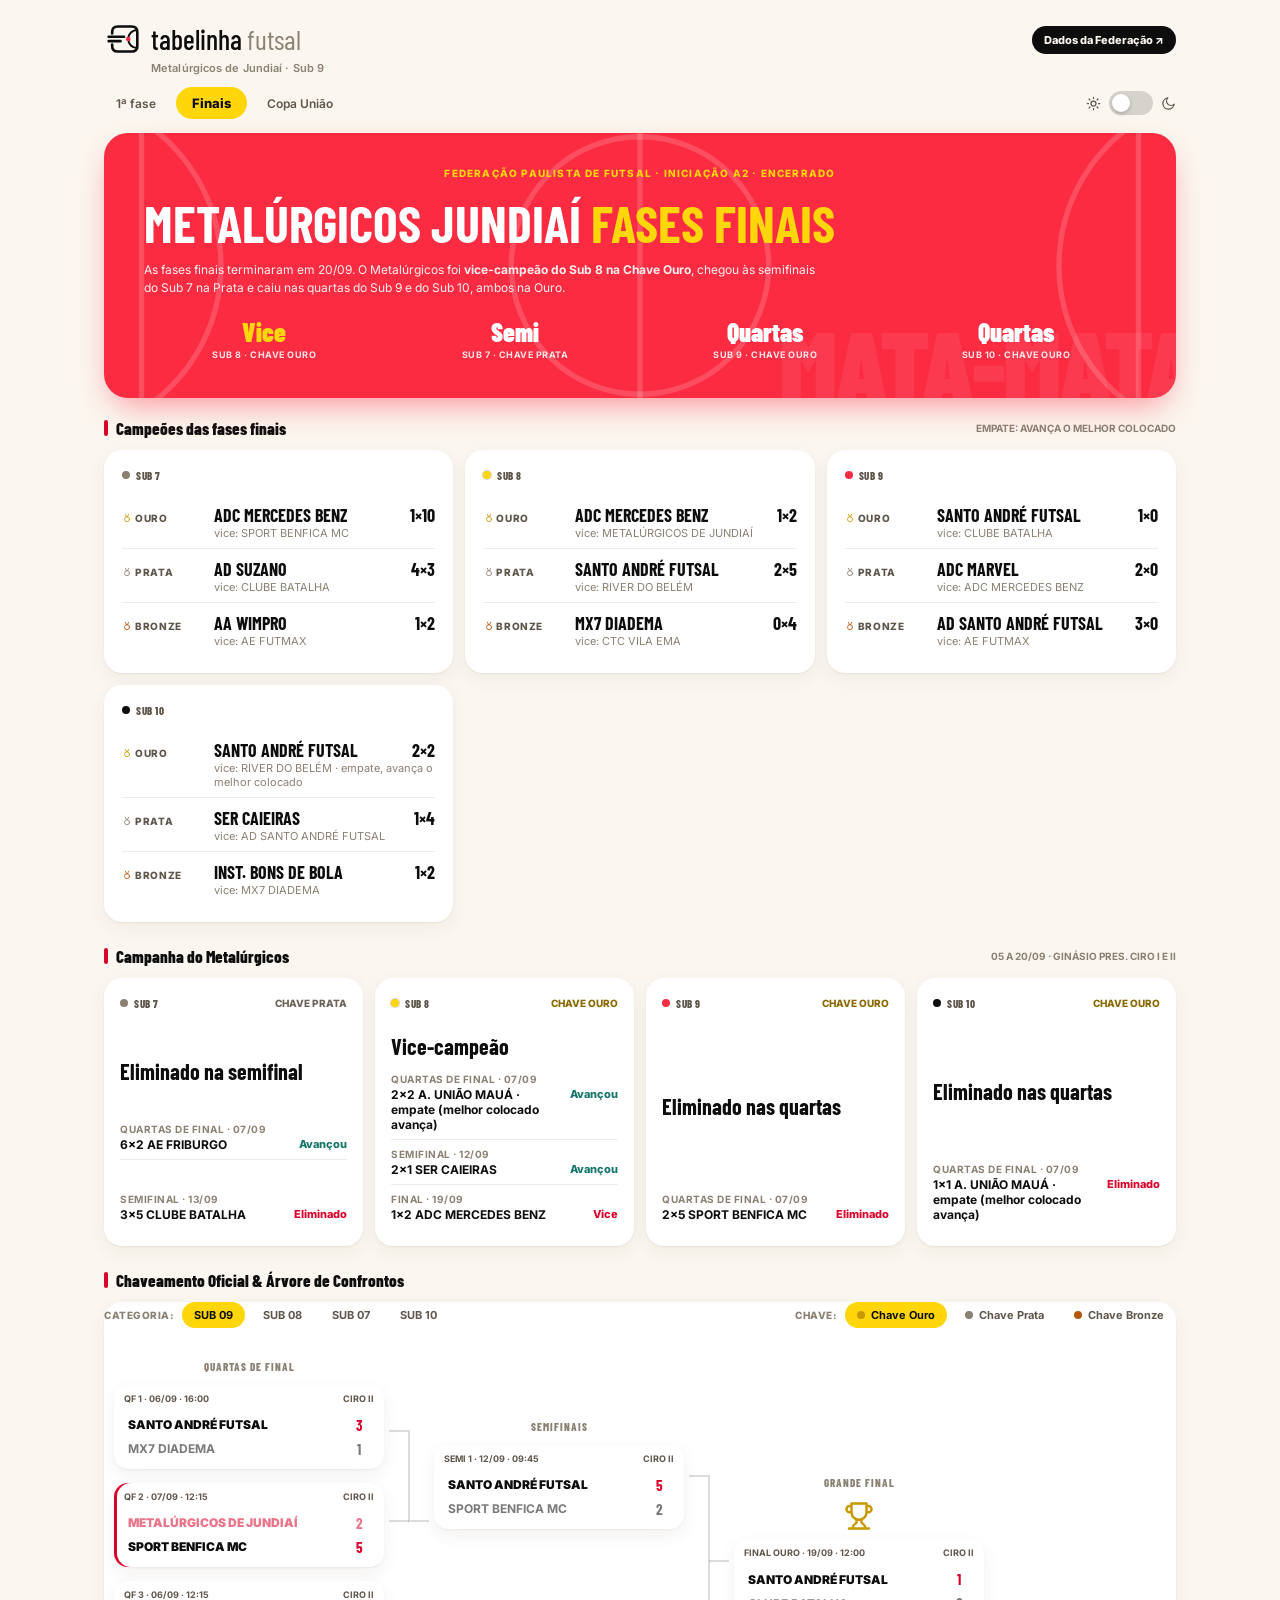
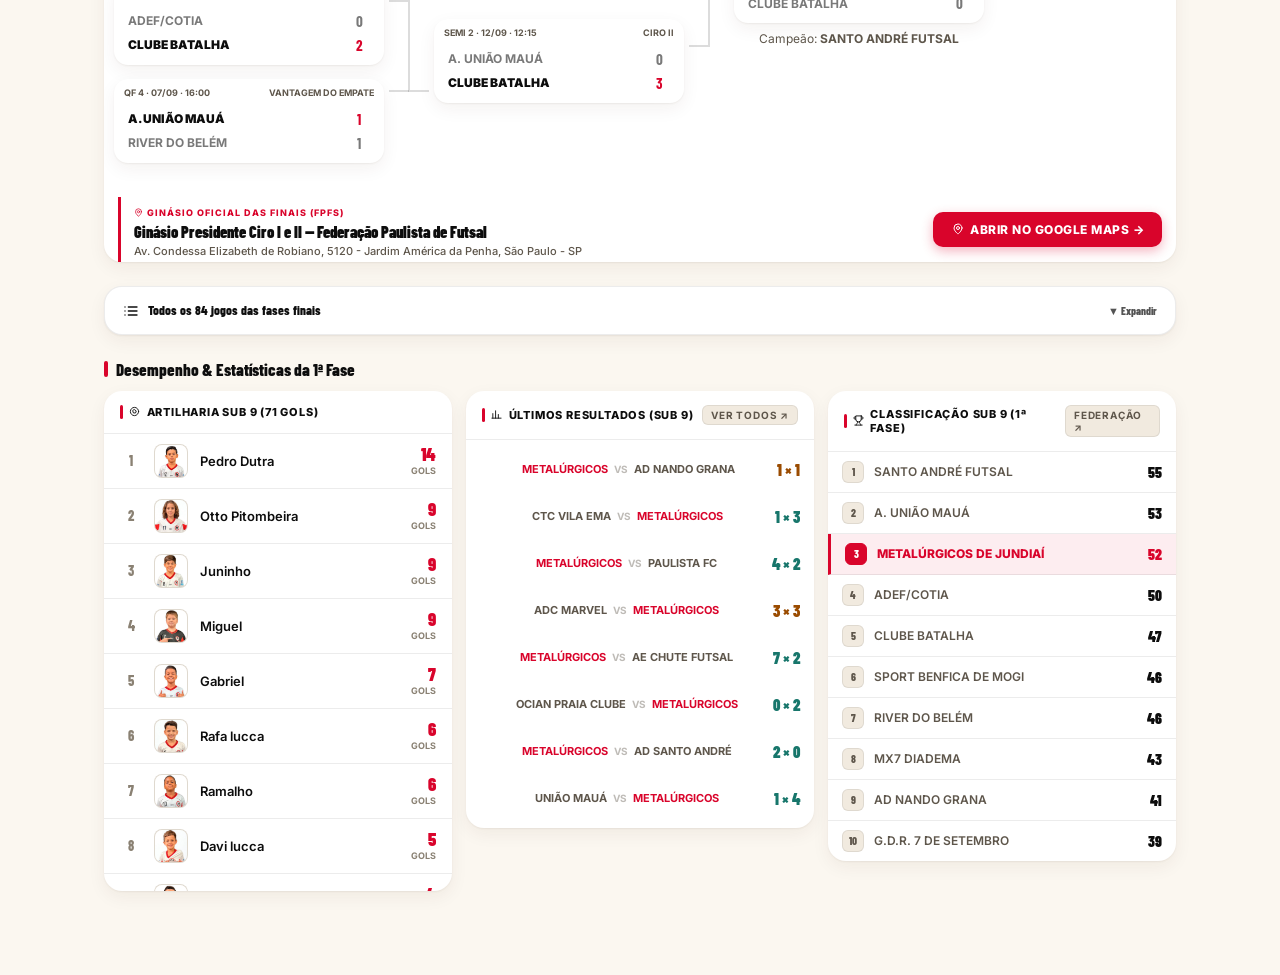
==== commit 01f51431: "Waze abre o app no Android (com aviso), painéis de estatísticas sem espaço vazio" ====
--- a/finais.html
+++ b/finais.html
@@ -960,7 +960,7 @@
 .tie-card.is-metal { border: 0; background: var(--s1); box-shadow: inset 3px 0 0 var(--red), var(--shadow); }
 .mt.final { border: 0; }
 </style>
-<link rel="stylesheet" href="tabelinha.css?v=7">
+<link rel="stylesheet" href="tabelinha.css?v=8">
 </head>
 <body>
 
@@ -1648,6 +1648,6 @@
 
 document.addEventListener('DOMContentLoaded', init);
 </script>
-<script src="tabelinha.js?v=2"></script>
+<script src="tabelinha.js?v=3"></script>
 </body>
 </html>
--- a/tabelinha.css
+++ b/tabelinha.css
@@ -221,3 +221,13 @@
   .bk-scroll { padding: 18px 16px 22px; overflow-x: hidden; }
   .bk-col { gap: 14px; }
 }
+
+/* ── Painéis de estatísticas acompanham o conteúdo (sem bloco branco vazio) ── */
+.stats-cols .glass-panel { height: auto; max-height: 500px; }
+
+/* ── Aviso do Waze ── */
+.tf-toast { position: fixed; left: 12px; right: 12px; bottom: 16px; z-index: 50; max-width: 420px; margin: 0 auto; padding: 12px 14px;
+  background: var(--t1); color: var(--bg); border-radius: 14px; font-size: 13px; line-height: 1.4; box-shadow: 0 10px 30px rgba(0,0,0,.3);
+  display: flex; align-items: center; gap: 12px; }
+.tf-toast a { flex: none; font-weight: 800; color: var(--yel); text-decoration: underline; text-underline-offset: 3px; }
+.tf-toast button { flex: none; background: none; border: 0; color: inherit; font-size: 18px; line-height: 1; opacity: .7; cursor: pointer; }
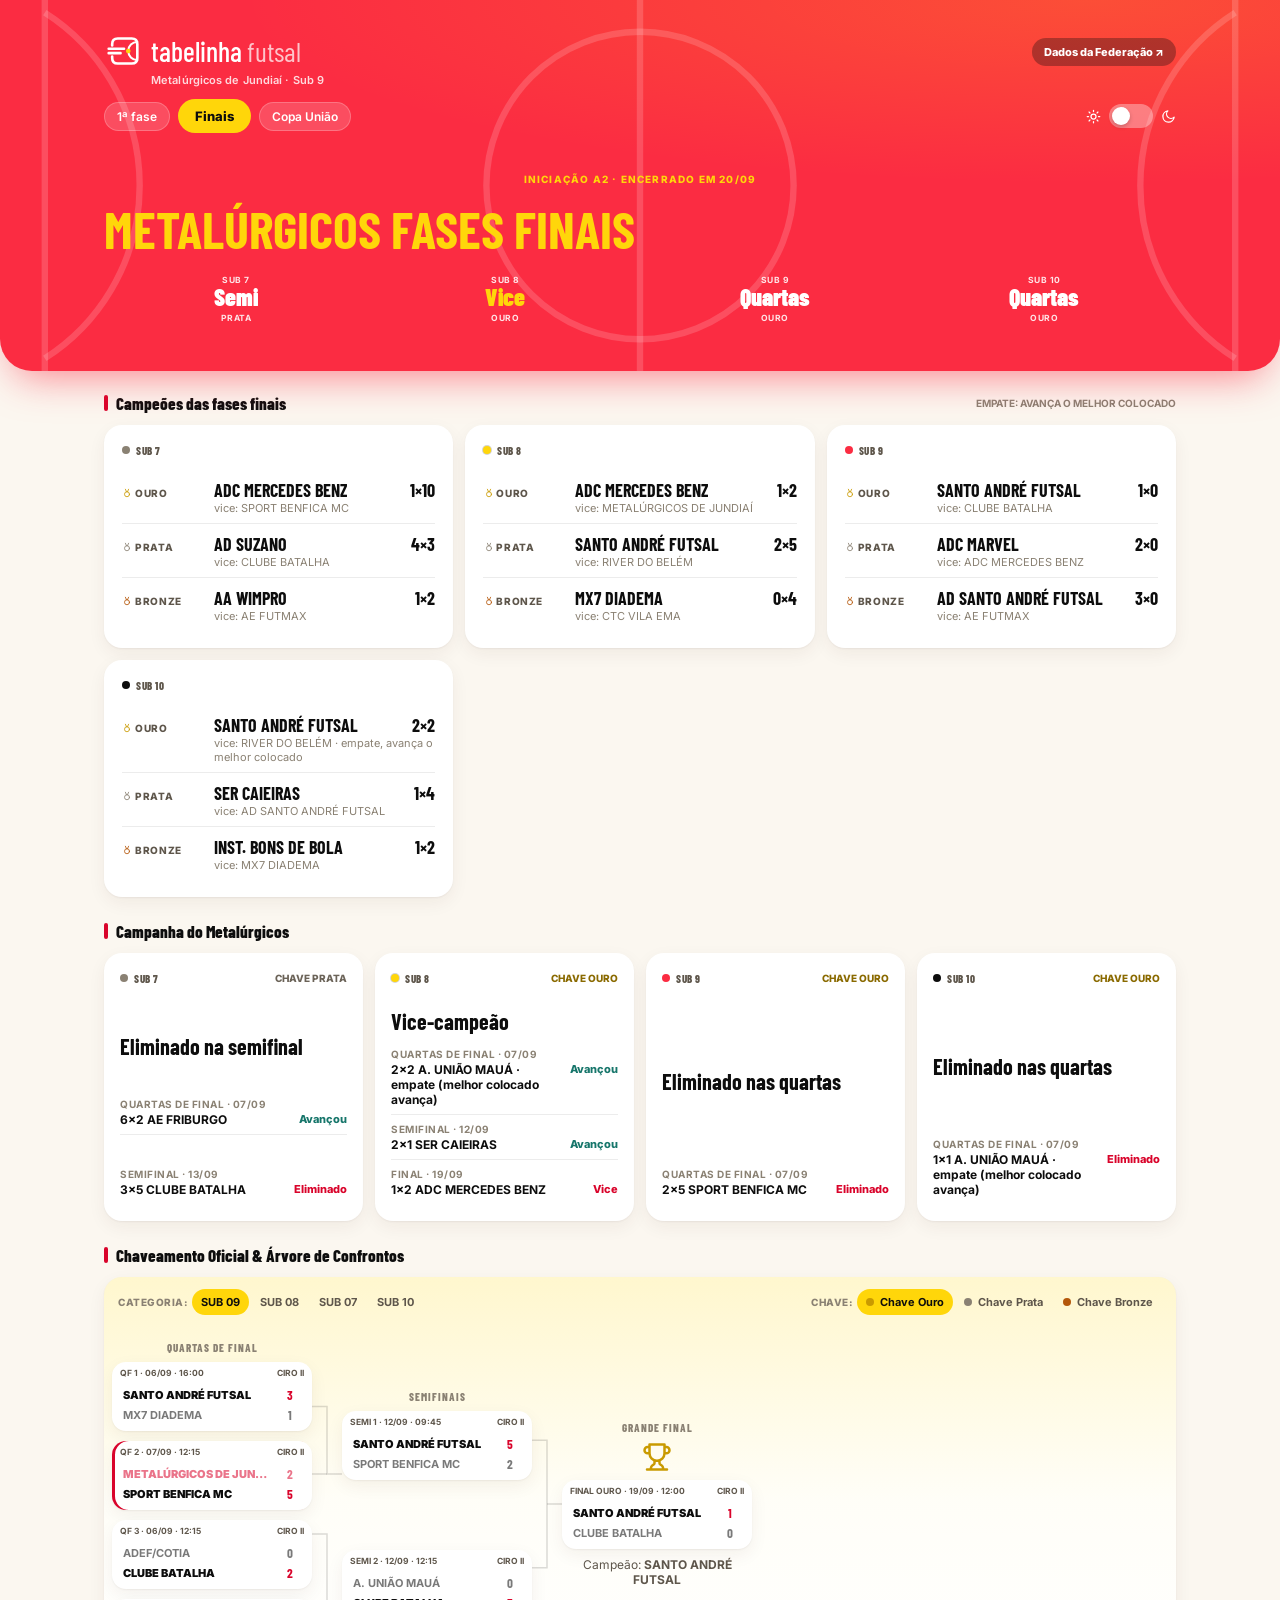
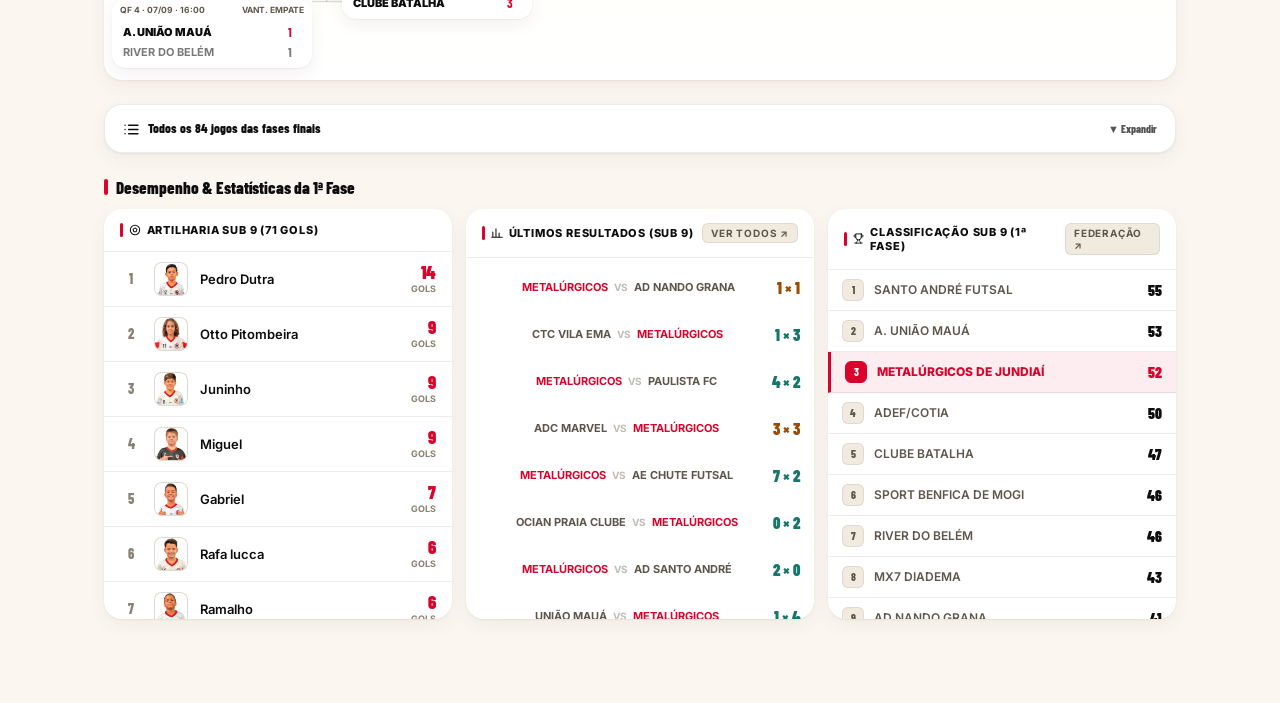
==== commit fca6246b: "Banner de largura total animado, carrosséis, chaveamento por chave, ícones de mapa e números em esca" ====
--- a/finais.html
+++ b/finais.html
@@ -960,12 +960,13 @@
 .tie-card.is-metal { border: 0; background: var(--s1); box-shadow: inset 3px 0 0 var(--red), var(--shadow); }
 .mt.final { border: 0; }
 </style>
-<link rel="stylesheet" href="tabelinha.css?v=8">
+<link rel="stylesheet" href="tabelinha.css?v=21">
 </head>
 <body>
 
 <div class="orbs"></div>
 
+<header class="hero-full"><div class="hero-in">
 <!-- MARCA -->
 <div class="brand-row"><div class="brand-wrap"><a class="brand" href="index.html" aria-label="Tabelinha Futsal">
   <svg width="38" height="38" viewBox="48 48 160 160" aria-hidden="true" focusable="false"><g fill="none" stroke="currentColor" stroke-linecap="round" stroke-linejoin="round"><path d="M82.43,104.48v-5.88c0-15.68,7.84-23.52,23.52-23.52h58.8c15.68,0,23.52,7.84,23.52,23.52v58.8c0,15.68-7.84,23.52-23.52,23.52h-58.8c-15.68,0-23.52-7.84-23.52-23.52v-5.88" stroke-width="11"/><path d="M67.73,118.79h64.68M67.73,137.05h49.98" stroke-width="11"/><path d="M188.27,89.78c-21.11,0-38.22,17.11-38.22,38.22s17.11,38.22,38.22,38.22" stroke-width="8.5"/></g><circle cx="150.05" cy="128" r="9.86" fill="var(--ball)"/></svg>
@@ -987,17 +988,17 @@
 
 <!-- HERO BANNER -->
 <div class="hero-banner">
-  <div class="hero-top-tag">Federação Paulista de Futsal · Iniciação A2 · Encerrado</div>
-  <h1 class="hero-title">METALÚRGICOS JUNDIAÍ <span>FASES FINAIS</span></h1>
-  <p class="hero-sub">As fases finais terminaram em 20/09. O Metalúrgicos foi <strong>vice-campeão do Sub 8 na Chave Ouro</strong>, chegou às semifinais do Sub 7 na Prata e caiu nas quartas do Sub 9 e do Sub 10, ambos na Ouro.</p>
+  <div class="hero-top-tag">Iniciação A2 · Encerrado em 20/09</div>
+  <h1 class="hero-title">METALÚRGICOS <span>FASES FINAIS</span></h1>
 
   <div class="hero-stats-row">
-    <div class="hero-stat-box gold"><div class="num">Vice</div><div class="lbl">Sub 8 · Chave Ouro</div></div>
-    <div class="hero-stat-box silver"><div class="num">Semi</div><div class="lbl">Sub 7 · Chave Prata</div></div>
-    <div class="hero-stat-box"><div class="num">Quartas</div><div class="lbl">Sub 9 · Chave Ouro</div></div>
-    <div class="hero-stat-box"><div class="num">Quartas</div><div class="lbl">Sub 10 · Chave Ouro</div></div>
+    <div class="hero-stat-box"><div class="lbl">Sub 7</div><div class="num">Semi</div><div class="lbl">Prata</div></div>
+    <div class="hero-stat-box gold"><div class="lbl">Sub 8</div><div class="num">Vice</div><div class="lbl">Ouro</div></div>
+    <div class="hero-stat-box"><div class="lbl">Sub 9</div><div class="num">Quartas</div><div class="lbl">Ouro</div></div>
+    <div class="hero-stat-box"><div class="lbl">Sub 10</div><div class="num">Quartas</div><div class="lbl">Ouro</div></div>
   </div>
 </div>
+</div></header>
 
 <!-- CAMPEÕES -->
 <div class="section-head">
@@ -1012,7 +1013,6 @@
     <div class="icon-dot"></div>
     Campanha do Metalúrgicos
   </div>
-  <span style="font-size: 10px; font-weight: 700; color: var(--t3); text-transform: uppercase;">05 a 20/09 · Ginásio Pres. Ciro I e II</span>
 </div>
 
 <div class="metal-agenda-grid" id="metalAgendaGrid">
@@ -1052,17 +1052,6 @@
       </div>
     </div>
 
-    <!-- LOCALIZAÇÃO / GINÁSIO (DENTRO DO BLOCO DO CHAVEAMENTO) -->
-    <div class="bracket-venue-callout">
-      <div class="bvc-left">
-        <div class="bvc-tag">📍 GINÁSIO OFICIAL DAS FINAIS (FPFS)</div>
-        <div class="bvc-title">Ginásio Presidente Ciro I e II — Federação Paulista de Futsal</div>
-        <div class="bvc-address">Av. Condessa Elizabeth de Robiano, 5120 - Jardim América da Penha, São Paulo - SP</div>
-      </div>
-      <a href="https://www.google.com/maps/search/?api=1&query=Av.+Condessa+Elizabeth+de+Robiano+5120+Jardim+America+da+Penha+Sao+Paulo" target="_blank" class="bvc-map-btn">
-        📍 Abrir no Google Maps →
-      </a>
-    </div>
   </div>
 </div>
 
@@ -1402,14 +1391,21 @@
   selectedCategory = cat;
   btn.parentElement.querySelectorAll('.filter-btn').forEach(b => b.classList.remove('active'));
   btn.classList.add('active');
-  renderBracket();
+  renderBracket(); bracketFx(true);
 }
 
 function setChave(chave, btn) {
   selectedChave = chave;
   btn.parentElement.querySelectorAll('.filter-btn').forEach(b => b.classList.remove('active'));
   btn.classList.add('active');
-  renderBracket();
+  renderBracket(); bracketFx(true);
+}
+
+function bracketFx(anim) {
+  const panel = document.querySelector('.bracket-section .glass-panel');
+  panel.classList.remove('th-ouro', 'th-prata', 'th-bronze');
+  panel.classList.add('th-' + selectedChave.toLowerCase());
+  if (anim && window.tfPull) window.tfPull(document.querySelector('.bracket-tree-container'), document.getElementById('bracketTree'));
 }
 
 function renderBracket() {
@@ -1428,7 +1424,7 @@
       <div class="b-match-card ${g.metal ? 'is-metal' : ''}">
         <div class="b-match-meta">
           <span class="dt">${title} · ${g.date} · ${g.time}</span>
-          <span class="gym">${g.hs === g.as ? 'vantagem do empate' : g.gym}</span>
+          <span class="gym">${g.hs === g.as ? 'vant. empate' : g.gym}</span>
         </div>
         ${row(g.home, g.hs)}${row(g.away, g.as)}
       </div>`;
@@ -1638,7 +1634,7 @@
 function init() {
   renderChampions();
   renderMetalAgenda();
-  renderBracket();
+  renderBracket(); bracketFx(false);
   renderArtilharia();
   renderLastResults();
   renderClassif();
@@ -1648,6 +1644,6 @@
 
 document.addEventListener('DOMContentLoaded', init);
 </script>
-<script src="tabelinha.js?v=3"></script>
+<script src="tabelinha.js?v=16"></script>
 </body>
 </html>
--- a/tabelinha.css
+++ b/tabelinha.css
@@ -231,3 +231,237 @@
   display: flex; align-items: center; gap: 12px; }
 .tf-toast a { flex: none; font-weight: 800; color: var(--yel); text-decoration: underline; text-underline-offset: 3px; }
 .tf-toast button { flex: none; background: none; border: 0; color: inherit; font-size: 18px; line-height: 1; opacity: .7; cursor: pointer; }
+.c-sub { display: block; font-size: 10px; color: var(--t3); font-weight: 600; margin-top: 1px; }
+
+
+/* ── Banner de largura total (index): marca, menu e destaque dentro do próprio banner ── */
+.hero-full { width: 100vw; margin-left: calc(50% - 50vw); margin-top: -20px; margin-bottom: 22px; --ball: #FFD60A; color: #fff;
+  background-color: var(--brand);
+  background-image: url("data:image/svg+xml,%3Csvg xmlns='http://www.w3.org/2000/svg' viewBox='0 0 400 300' fill='none' stroke='white' stroke-opacity='.16' stroke-width='2'%3E%3Crect x='14' y='14' width='372' height='272' rx='8'/%3E%3Cpath d='M200 14V286'/%3E%3Ccircle cx='200' cy='150' r='48'/%3E%3Cpath d='M14 96a64 64 0 0 1 0 108M386 96a64 64 0 0 0 0 108'/%3E%3C/svg%3E"), radial-gradient(120% 90% at 85% 0%, rgba(255,214,10,.20), transparent 55%);
+  background-size: cover; background-position: center; border-radius: 0 0 32px 32px; box-shadow: 0 18px 40px -14px rgba(251,44,66,.6); overflow: hidden; }
+@media (max-width: 600px) { .hero-full { margin-top: -12px; } }
+.hero-in { max-width: 1100px; margin: 0 auto; padding: 16px 14px 30px; }
+.hero-full .brand { color: #fff; }
+.hero-full .brand .bw span { color: rgba(255,255,255,.72); }
+.hero-full .brand-sub { color: rgba(255,255,255,.82); }
+.hero-full .fed-btn { background: rgba(13,13,13,.32); color: #fff; -webkit-backdrop-filter: blur(8px); backdrop-filter: blur(8px); }
+.hero-full .nav-pill-btn { background: rgba(255,255,255,.16); color: #fff; border: 1px solid rgba(255,255,255,.22); -webkit-backdrop-filter: blur(10px); backdrop-filter: blur(10px); }
+.hero-full .nav-pill-btn.active { background: #FFD60A; color: #0D0D0D; border-color: transparent; }
+.hero-full .slider { background: rgba(255,255,255,.35); }
+.hero-full .theme-switch-wrapper .ic { color: #fff; }
+.hero-full .hero-banner { background: none !important; box-shadow: none !important; border: 0; border-radius: 0; padding: 14px 0 0; margin: 0; }
+.hero-full .hero-banner::after { display: none; }
+@media (min-width: 900px) { .hero-full .hero-banner { padding-top: 26px; } .hero-in { padding-bottom: 44px; } }
+
+/* ── Carrossel com "espiada" do próximo bloco (celular) ── */
+.dots { display: none; }
+.dots i { width: 7px; height: 7px; border-radius: 50%; background: var(--border2); transition: all .2s; cursor: pointer; }
+.dots i.on { width: 20px; border-radius: 4px; background: var(--t1); }
+@media (max-width: 699px) {
+  .stats-cols { display: flex; overflow-x: auto; scroll-snap-type: x mandatory; gap: 12px; margin: 0 -10px 10px; padding: 0 10px 6px; scroll-padding-left: 10px;
+    scrollbar-width: none; -webkit-overflow-scrolling: touch; align-items: flex-start; }
+  .stats-cols::-webkit-scrollbar { display: none; }
+  .stats-cols > .glass-panel { flex: 0 0 84%; scroll-snap-align: start; min-width: 0; }
+  .dots { display: flex; justify-content: center; align-items: center; gap: 7px; margin: 0 0 22px; }
+}
+.hero-in { padding-top: 32px; } @media (max-width: 600px) { .hero-in { padding-top: 26px; } }
+
+/* ═════ Rodada: banner em todas as páginas, carrosséis de mesma altura, chaveamento menor, caixas da 1ª fase ═════ */
+body:has(.hero-full) { padding-top: 0; --gut: 10px; }
+body:has(.top-bar) { --gut: 18px; }
+.hero-full { margin-top: 0 !important; }
+.hero-full .top-bar { background: none !important; box-shadow: none; border: 0; border-radius: 0; padding: 14px 0 0; margin: 0; -webkit-backdrop-filter: none; backdrop-filter: none; }
+.hero-full .top-bar .tb-stat { background: rgba(255,255,255,.14); border: 0; border-radius: 14px; padding: 8px 14px; }
+.hero-full .hero-banner .hero-stat-box { background: transparent; }
+
+/* carrossel genérico (celular): blocos de mesma altura, o próximo aparece pela metade */
+@media (max-width: 699px) {
+  .stats-cols, .champ-grid, .metal-agenda-grid { display: flex; overflow-x: auto; scroll-snap-type: x mandatory; gap: 12px;
+    margin: 0 calc(-1 * var(--gut, 10px)) 10px; padding: 0 var(--gut, 10px) 6px; scroll-padding-left: var(--gut, 10px);
+    scrollbar-width: none; -webkit-overflow-scrolling: touch; align-items: stretch; }
+  .stats-cols::-webkit-scrollbar, .champ-grid::-webkit-scrollbar, .metal-agenda-grid::-webkit-scrollbar { display: none; }
+  .stats-cols > *, .champ-grid > *, .metal-agenda-grid > * { flex: 0 0 84%; scroll-snap-align: start; min-width: 0; }
+  .dots { display: flex; justify-content: center; align-items: center; gap: 7px; margin: 0 0 22px; }
+}
+.stats-cols > .glass-panel { height: 410px; max-height: none; }
+.stats-cols > .glass-panel .scroll-list { max-height: none !important; height: auto !important; flex: 1; min-height: 0; overflow-y: auto; }
+
+/* 1ª fase: caixas V/E/D em tamanhos diferentes */
+.wdl-row { grid-template-columns: 1.25fr 1fr; grid-auto-rows: auto; gap: 12px; }
+.wdl-card.w { grid-row: span 2; }
+.wdl-card.w .wdl-num { font-size: 88px; }
+.wdl-card.d .wdl-num, .wdl-card.l .wdl-num { font-size: 44px; }
+.wdl-card.a { grid-column: 1 / -1; flex-direction: row; justify-content: space-between; gap: 14px; padding: 14px 22px; min-height: 0; }
+.wdl-card.a .wdl-num { font-size: 40px; margin: 0; }
+.wdl-card.a .wdl-lbl { font-size: 12px; }
+
+/* filtros do chaveamento (também na Copa União) */
+.bracket-controls { display: flex; align-items: center; gap: 10px; flex-wrap: wrap; padding: 12px 14px 0; }
+.filter-group { display: flex; align-items: center; gap: 6px; flex-wrap: wrap; }
+.filter-label { font-size: 10px; font-weight: 800; text-transform: uppercase; letter-spacing: .5px; color: var(--t3); }
+
+/* chaveamento menor nas Finais */
+.bracket-tree { grid-template-columns: 200px 30px 190px 30px 190px; min-width: 680px; }
+.bracket-tree-container { padding: 12px 8px; }
+.b-connector svg { width: 100%; height: 300px; }
+.b-match-card { padding: 6px 8px; }
+.b-team-row { font-size: 11px; padding: 2px 3px; }
+.b-team-row .score-box { font-size: 13px; }
+.b-match-meta { font-size: 8.5px; margin-bottom: 4px; }
+.bracket-col-qf { gap: 10px; }
+.bracket-col-sf { gap: 70px; }
+.bracket-col-title { margin-bottom: 8px; }
+.hero-full .hero-stats-row { display: grid; grid-template-columns: repeat(4, 1fr); gap: 6px; }
+.hero-full .hero-stats-row .hero-stat-box .num { font-size: 24px; }
+.hero-full .hero-stats-row .hero-stat-box .lbl { font-size: 8.5px; }
+.bracket-controls .filter-btn { padding: 6px 9px; font-size: 11px; white-space: nowrap; }
+.bracket-controls .filter-group { gap: 2px; }
+.stats-cols details.art-cat > summary { padding: 20px 16px; }
+
+/* ═════ Rodada 5: ícones de mapa, cores por chave, animações ═════ */
+.lf-links, .nav-btns { display: flex; gap: 12px; justify-content: center; }
+.map-ic { display: inline-grid; place-items: center; width: 42px; height: 42px; border-radius: 50%; background: var(--s2); box-shadow: inset 0 0 0 1px var(--border); transition: transform .15s, box-shadow .15s; }
+.map-ic:hover, .map-ic:active { transform: scale(1.08); box-shadow: 0 4px 12px rgba(0,0,0,.14); }
+.lf-links a.map-ic, .nav-btns a.map-ic { text-decoration: none; padding: 0; }
+.cd { font-size: 11px; font-weight: 800; letter-spacing: .6px; text-transform: uppercase; color: #FFD60A !important; }
+
+/* próximos jogos: os dois abertos, lado a lado (desktop) ou deslizando (celular) */
+@media (min-width: 700px) { .next-stack { grid-template-columns: 1fr 1fr !important; align-items: stretch; } }
+@media (max-width: 699px) {
+  .next-stack { display: flex; overflow-x: auto; scroll-snap-type: x mandatory; gap: 12px; margin: 0 calc(-1 * var(--gut, 10px)) 10px; padding: 0 var(--gut, 10px) 6px;
+    scroll-padding-left: var(--gut, 10px); scrollbar-width: none; align-items: stretch; }
+  .next-stack::-webkit-scrollbar { display: none; }
+  .next-stack > * { flex: 0 0 84%; scroll-snap-align: start; min-width: 0; }
+}
+.leg-fold summary { cursor: default; }
+.leg-fold summary::after { content: none !important; }
+
+/* chaveamento: fundo muda com a chave */
+.glass-panel.th-ouro   { background-image: linear-gradient(180deg, rgba(255,214,10,.20), rgba(255,214,10,.03) 55%, transparent); }
+.glass-panel.th-prata  { background-image: linear-gradient(180deg, rgba(150,162,180,.26), rgba(150,162,180,.05) 55%, transparent); }
+.glass-panel.th-bronze { background-image: linear-gradient(180deg, rgba(205,127,50,.24), rgba(205,127,50,.05) 55%, transparent); }
+.glass-panel.th-ouro, .glass-panel.th-prata, .glass-panel.th-bronze { transition: background-image .4s; }
+@keyframes tfPop { from { opacity: 0; transform: translateX(32px); } to { opacity: 1; transform: none; } }
+.tf-pop { animation: tfPop .5s cubic-bezier(.2,.8,.2,1) both; }
+
+/* banners animados */
+@keyframes tfRise { from { opacity: 0; transform: translateY(18px); filter: blur(6px); } to { opacity: 1; transform: none; filter: none; } }
+@keyframes tfChar { from { opacity: 0; transform: translateY(.55em) rotate(5deg); } to { opacity: 1; transform: none; } }
+@keyframes tfDrift { from { background-position: 0 0, 0 0; } to { background-position: 0 0, 40px 0; } }
+.tf-w { display: inline-block; white-space: nowrap; }
+.tf-c { display: inline-block; }
+@media (prefers-reduced-motion: no-preference) {
+  .hero-full .brand-row, .hero-full .nav-row { animation: tfRise .6s cubic-bezier(.2,.7,.2,1) both; }
+  .hero-full .nav-row { animation-delay: .08s; }
+  .hero-full .hero-banner > *, .hero-full .top-bar > *, .hero-full .half > * { animation: tfRise .75s cubic-bezier(.2,.7,.2,1) both; }
+  .hero-full :is(.hero-banner, .top-bar, .half) > :nth-child(1) { animation-delay: .20s; }
+  .hero-full :is(.hero-banner, .top-bar, .half) > :nth-child(2) { animation-delay: .30s; }
+  .hero-full :is(.hero-banner, .top-bar, .half) > :nth-child(3) { animation-delay: .42s; }
+  .hero-full :is(.hero-banner, .top-bar, .half) > :nth-child(4) { animation-delay: .54s; }
+  .hero-full :is(.hero-banner, .top-bar, .half) > :nth-child(5) { animation-delay: .66s; }
+  .hero-full .half + .half > * { animation-delay: calc(.35s + .1s); }
+  .tf-c { animation: tfChar .6s cubic-bezier(.2,.8,.2,1) both; animation-delay: calc(var(--k) * 26ms + .3s); }
+  .hero-full .half-hero span .tf-c, .hero-full .hero-title span .tf-c { text-shadow: 0 0 22px rgba(255,214,10,.55); }
+  .hero-full .hero-stat-box, .hero-full .tb-stat { transition: transform .2s; }
+  .hero-full .hero-stat-box:hover, .hero-full .tb-stat:hover { transform: translateY(-3px); }
+  .stats-cols > *, .champ-grid > *, .metal-agenda-grid > * { animation: tfRise .6s cubic-bezier(.2,.7,.2,1) both; }
+  .stats-cols > :nth-child(2), .champ-grid > :nth-child(2), .metal-agenda-grid > :nth-child(2) { animation-delay: .08s; }
+  .stats-cols > :nth-child(3), .champ-grid > :nth-child(3), .metal-agenda-grid > :nth-child(3) { animation-delay: .16s; }
+  .stats-cols > :nth-child(4), .champ-grid > :nth-child(4), .metal-agenda-grid > :nth-child(4) { animation-delay: .24s; }
+}
+.half-main .half-when { flex-wrap: wrap !important; }
+.half-main .half-when .cd { flex-basis: 100%; text-align: center; margin-top: 2px; }
+.lf-match { flex-direction: column; gap: 0; }
+.lf-match i { line-height: 1.2; }
+
+/* ═════ Rodada 6: botões de mapa quadrados, palavras, confetes, animação mais lenta ═════ */
+.lf-links, .nav-btns { display: flex; gap: 10px; justify-content: center; }
+.map-btn { display: inline-flex; flex-direction: column; align-items: center; gap: 6px; width: 84px; padding: 10px 6px 8px; border-radius: 14px; background: var(--s2);
+  box-shadow: inset 0 0 0 1px var(--border); text-decoration: none; transition: transform .15s, box-shadow .15s; }
+.map-btn:hover, .map-btn:active { transform: translateY(-2px); box-shadow: inset 0 0 0 1px var(--border2), 0 6px 14px rgba(0,0,0,.12); }
+.map-btn .logo { width: 38px; height: 38px; border-radius: 10px; display: grid; place-items: center; background: #fff; overflow: hidden; }
+.map-btn .logo img { width: 100%; height: 100%; object-fit: contain; display: block; }
+.map-btn.waze .logo { background: #33CCFF; }
+.map-btn.waze .logo img { width: 86%; height: 86%; }
+.map-btn .lbl { font-size: 10px; font-weight: 700; color: var(--t2); line-height: 1; white-space: nowrap; }
+
+/* título por palavra; "Agora é semi" pula na tela */
+.tf-c { animation: none; }
+@keyframes tfWord { from { opacity: 0; transform: translateY(.5em); filter: blur(5px); } to { opacity: 1; transform: none; filter: none; } }
+@keyframes tfJump { 0% { opacity: 0; transform: translateY(-70px) scale(.5) rotate(-6deg); } 55% { opacity: 1; transform: translateY(10px) scale(1.12) rotate(2deg); } 75% { transform: translateY(-6px) scale(.97); } 100% { opacity: 1; transform: none; } }
+@keyframes tfConf { 0% { opacity: 1; transform: translate(0,0) rotate(0); } 70% { opacity: 1; } 100% { opacity: 0; transform: translate(var(--dx), calc(var(--dy) + 120px)) rotate(var(--rot)); } }
+.tf-confetti { position: absolute; inset: 0; pointer-events: none; overflow: hidden; z-index: 3; }
+.tf-confetti i { position: absolute; border-radius: 2px; opacity: 0; animation: tfConf 1.8s cubic-bezier(.15,.7,.3,1) both; }
+@media (prefers-reduced-motion: no-preference) {
+  .tf-w { display: inline-block; animation: tfWord .8s cubic-bezier(.2,.8,.2,1) both; animation-delay: calc(var(--k) * 150ms + .3s); }
+  .half-hero .tf-w { animation: tfJump 1s cubic-bezier(.2,.9,.3,1.2) both; animation-delay: calc(var(--k) * 170ms + .35s); }
+  .half-hero span .tf-w { text-shadow: 0 0 26px rgba(255,214,10,.6); }
+  /* linhas do banner: mais lentas e suaves */
+  .hero-full .hero-banner > *, .hero-full .top-bar > *, .hero-full .half > * { animation-duration: 1.05s; animation-timing-function: cubic-bezier(.22,.7,.2,1); }
+  .hero-full :is(.hero-banner, .top-bar) > :nth-child(1) { animation-delay: .3s; }
+  .hero-full :is(.hero-banner, .top-bar) > :nth-child(2) { animation-delay: .7s; }
+  .hero-full :is(.hero-banner, .top-bar) > :nth-child(3) { animation-delay: 1.1s; }
+  .hero-full :is(.hero-banner, .top-bar) > :nth-child(4) { animation-delay: 1.5s; }
+  .hero-full :is(.hero-banner, .top-bar) > :nth-child(5) { animation-delay: 1.9s; }
+  /* Copa União: título primeiro, depois cada linha */
+  .hero-full .half-hero { animation: none; }
+  .hero-full .half-main > :nth-child(2) { animation-delay: 1.7s; }
+  .hero-full .half-main > :nth-child(3) { animation-delay: 2.2s; }
+  .hero-full .half + .half > :nth-child(1) { animation-delay: 2.7s; }
+  .hero-full .half + .half > :nth-child(2) { animation-delay: 3.1s; }
+  .hero-full .half + .half > :nth-child(3) { animation-delay: 3.5s; }
+  .hero-full .brand-row, .hero-full .nav-row { animation-duration: .9s; }
+}
+
+/* ═════ Rodada 7 ═════ */
+/* mapas: só o ícone pequeno e o nome, sem caixa nem fundo */
+.lf-links, .nav-btns { gap: 14px; }
+.map-btn { width: auto; padding: 2px 6px; background: none !important; box-shadow: none !important; border-radius: 0; gap: 3px; }
+.map-btn:hover, .map-btn:active { transform: translateY(-2px); box-shadow: none !important; }
+.map-btn .logo, .map-btn.waze .logo { width: 22px; height: 22px; background: none !important; border-radius: 0; }
+.map-btn .logo img, .map-btn.waze .logo img { width: 100%; height: 100%; }
+.map-btn .lbl { font-size: 9px; font-weight: 700; color: var(--t3); }
+
+/* Copa União: o título começa no centro do banner e sobe, puxando as outras linhas */
+@keyframes tfLift { from { transform: translateY(var(--cy, 0px)) scale(1.18); } to { transform: none; } }
+@media (prefers-reduced-motion: no-preference) {
+  .hero-full .half-hero { animation: tfLift 1.1s cubic-bezier(.65,0,.25,1) 2.3s both; }
+  .hero-full .half-main > :nth-child(2) { animation-delay: 2.75s; }
+  .hero-full .half-main > :nth-child(3) { animation-delay: 3.2s; }
+  .hero-full .half + .half > :nth-child(1) { animation-delay: 3.65s; }
+  .hero-full .half + .half > :nth-child(2) { animation-delay: 4.05s; }
+  .hero-full .half + .half > :nth-child(3) { animation-delay: 4.45s; }
+}
+
+/* ═════ Rodada 8: título no centro, confete, e as linhas sobem em cascata curta, puxadas pelo título ═════ */
+@keyframes tfLift { from { transform: translateY(var(--cy, 0px)) scale(1.3); } to { transform: none; } }
+@keyframes tfPulled { from { opacity: 0; transform: translateY(70px); } to { opacity: 1; transform: none; } }
+@media (prefers-reduced-motion: no-preference) {
+  .hero-full .half-hero { animation: tfLift 1s cubic-bezier(.65,0,.25,1) 2.3s both; }
+  .hero-full .half-main > :nth-child(n+2), .hero-full .half + .half > * {
+    animation: tfPulled .9s cubic-bezier(.65,0,.25,1) both;
+  }
+  .hero-full .half-main > :nth-child(2) { animation-delay: 2.34s; }
+  .hero-full .half-main > :nth-child(3) { animation-delay: 2.40s; }
+  .hero-full .half + .half > :nth-child(1) { animation-delay: 2.46s; }
+  .hero-full .half + .half > :nth-child(2) { animation-delay: 2.52s; }
+  .hero-full .half + .half > :nth-child(3) { animation-delay: 2.58s; }
+}
+.half + .half { padding-top: 12px; }
+.half-past { gap: 1px; }
+
+/* ═════ Rodada 9: título no meio do banner (também no desktop), linha fina entra com os textos ═════ */
+.hero-full { position: relative; }
+@keyframes tfLift { from { transform: translate(var(--cx, 0px), var(--cy, 0px)) scale(1.3); } to { transform: none; } }
+@keyframes tfLine { from { opacity: 0; transform: scaleX(0); } to { opacity: 1; transform: none; } }
+.half + .half { box-shadow: none !important; }
+.half + .half::before { content: ''; display: block; align-self: stretch; height: 1px; background: rgba(255,255,255,.3); margin-bottom: 10px; transform-origin: center; }
+@media (min-width: 620px) { .half + .half::before { display: none; } }
+@media (prefers-reduced-motion: no-preference) {
+  .half + .half::before { animation: tfLine .9s cubic-bezier(.65,0,.25,1) 2.46s both; }
+}
+
+/* Rodada 10: o título só sobe depois do pulo e dos confetes (vence a regra genérica de atraso das linhas) */
+@media (prefers-reduced-motion: no-preference) {
+  .hero-full .half-main > .half-hero:nth-child(1) { animation: tfLift 1s cubic-bezier(.65,0,.25,1) 2.3s both; }
+}
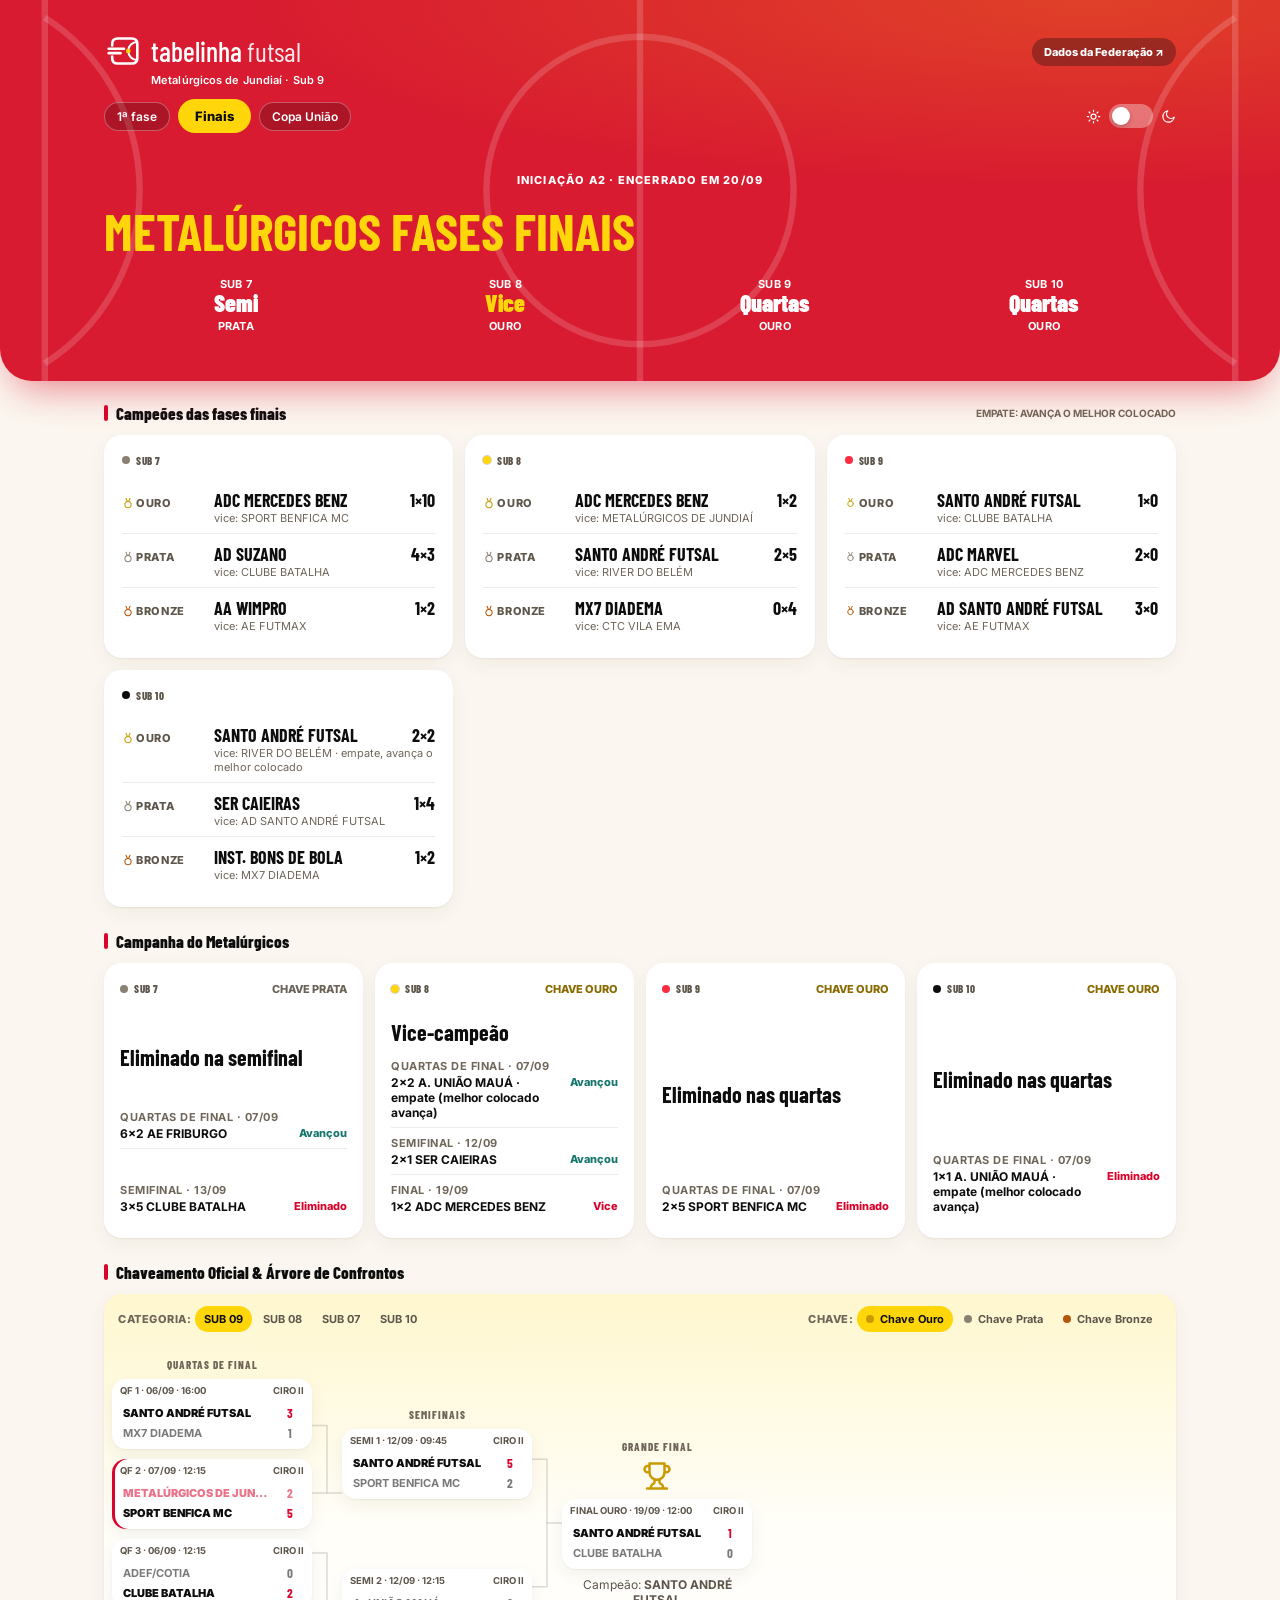
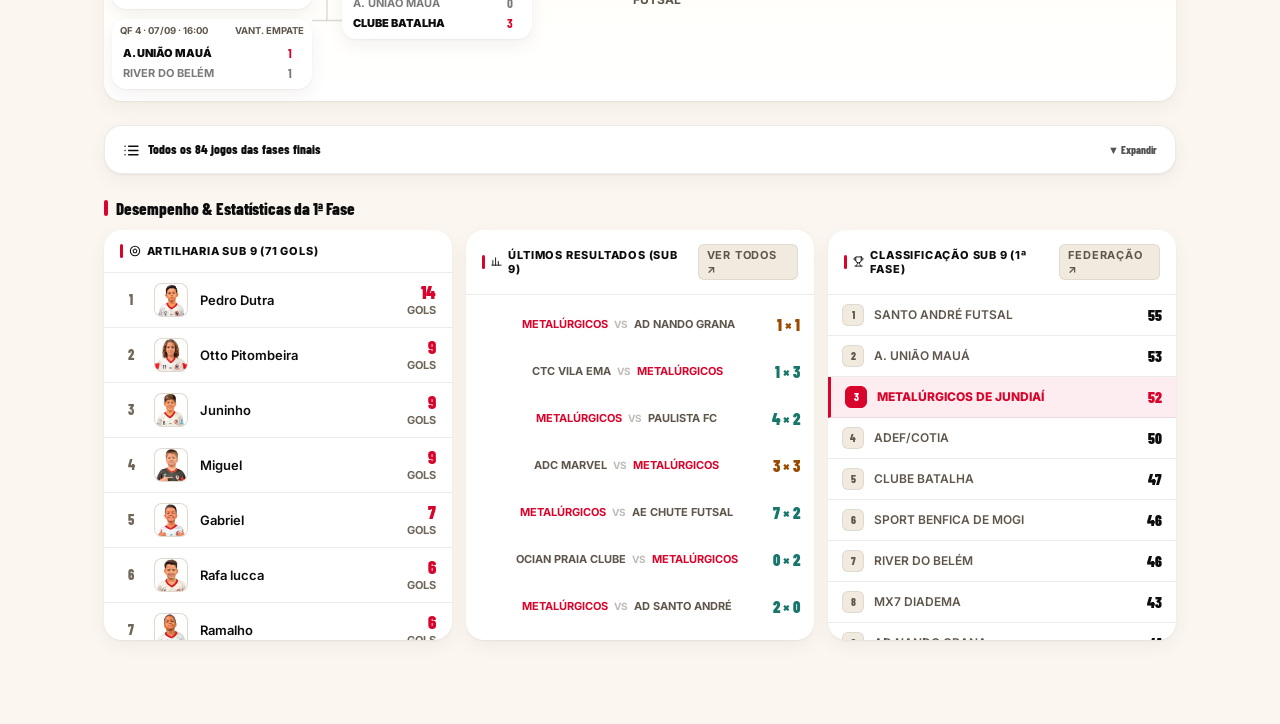
==== commit f65992fb: "Acessibilidade (contraste, teclado, main, h1, zoom), textos sem quebra no chaveamento e glow mais le" ====
--- a/finais.html
+++ b/finais.html
@@ -2,8 +2,9 @@
 <html lang="pt-BR">
 <head>
 <meta charset="UTF-8">
-<meta name="viewport" content="width=device-width, initial-scale=1.0, maximum-scale=1.0, user-scalable=no">
+<meta name="viewport" content="width=device-width, initial-scale=1">
 <title>Tabelinha Futsal · Finais — Metalúrgicos Jundiaí Sub 9</title>
+<meta name="description" content="Fases finais do Paulista Iniciação A2 · campeões, campanha do Metalúrgicos e chaveamento.">
 <meta name="theme-color" content="#FFD60A">
 <link rel="manifest" href="manifest.webmanifest">
 <link rel="icon" type="image/svg+xml" href="tabelinha-favicon.svg">
@@ -960,7 +961,7 @@
 .tie-card.is-metal { border: 0; background: var(--s1); box-shadow: inset 3px 0 0 var(--red), var(--shadow); }
 .mt.final { border: 0; }
 </style>
-<link rel="stylesheet" href="tabelinha.css?v=21">
+<link rel="stylesheet" href="tabelinha.css?v=25">
 </head>
 <body>
 
@@ -981,7 +982,7 @@
   </div>
   <div class="theme-switch-wrapper">
     <span style="font-size:14px;">☀️</span>
-    <label class="theme-switch"><input type="checkbox" id="themeCheckbox" onchange="toggleTheme()"><span class="slider round"></span></label>
+    <label class="theme-switch"><input type="checkbox" id="themeCheckbox" aria-label="Alternar modo escuro" onchange="toggleTheme()"><span class="slider round"></span></label>
     <span style="font-size:14px;">🌙</span>
   </div>
 </div>
@@ -999,6 +1000,7 @@
   </div>
 </div>
 </div></header>
+<main id="conteudo">
 
 <!-- CAMPEÕES -->
 <div class="section-head">
@@ -1132,6 +1134,7 @@
 
 </div>
 
+</main>
 <script>
 // =====================================================
 // THEME LOGIC
@@ -1644,6 +1647,6 @@
 
 document.addEventListener('DOMContentLoaded', init);
 </script>
-<script src="tabelinha.js?v=16"></script>
+<script src="tabelinha.js?v=25"></script>
 </body>
 </html>
--- a/tabelinha.css
+++ b/tabelinha.css
@@ -1,467 +1,514 @@
-/* Tabelinha Futsal · camada comum às três páginas (1ª fase, Finais, Copa União).
-   Carregada depois do CSS de cada página: cores, ícones, filtros e chaveamento seguem o mesmo padrão. */
-
-:root { --c7: #8A8173; --c8: #FFD60A; --c9: #FB2C42; --c10: #0D0D0D; --bronze: #B4570A; --gold-ink: #C99A00; }
-html.dark-mode { --c7: #BDB3A4; --c10: #FBF7F0; --bronze: #FFA24A; }
-
-/* ── Ícones de linha (substituem os emojis; ver tabelinha.js) ── */
-.ic { display: inline-block; width: 1.05em; height: 1.05em; vertical-align: -.17em; background: currentColor; flex: none;
-  -webkit-mask: var(--i) center / contain no-repeat; mask: var(--i) center / contain no-repeat; }
-.ic-pin    { --i: url("data:image/svg+xml,%3Csvg xmlns='http://www.w3.org/2000/svg' viewBox='0 0 24 24' fill='none' stroke='black' stroke-width='2' stroke-linecap='round' stroke-linejoin='round'%3E%3Cpath d='M20 10c0 6-8 12-8 12s-8-6-8-12a8 8 0 0 1 16 0Z'/%3E%3Ccircle cx='12' cy='10' r='3'/%3E%3C/svg%3E"); }
-.ic-cal    { --i: url("data:image/svg+xml,%3Csvg xmlns='http://www.w3.org/2000/svg' viewBox='0 0 24 24' fill='none' stroke='black' stroke-width='2' stroke-linecap='round' stroke-linejoin='round'%3E%3Crect x='3' y='4' width='18' height='18' rx='2'/%3E%3Cpath d='M16 2v4M8 2v4M3 10h18'/%3E%3C/svg%3E"); }
-.ic-clock  { --i: url("data:image/svg+xml,%3Csvg xmlns='http://www.w3.org/2000/svg' viewBox='0 0 24 24' fill='none' stroke='black' stroke-width='2' stroke-linecap='round' stroke-linejoin='round'%3E%3Ccircle cx='12' cy='12' r='10'/%3E%3Cpath d='M12 6v6l4 2'/%3E%3C/svg%3E"); }
-.ic-trophy { --i: url("data:image/svg+xml,%3Csvg xmlns='http://www.w3.org/2000/svg' viewBox='0 0 24 24' fill='none' stroke='black' stroke-width='2' stroke-linecap='round' stroke-linejoin='round'%3E%3Cpath d='M6 9H4.5a2.5 2.5 0 0 1 0-5H6M18 9h1.5a2.5 2.5 0 0 0 0-5H18M4 22h16M10 14.7V17c0 .6-.5 1-1 1.2-1.2.6-2 2-2 3.8M14 14.7V17c0 .6.5 1 1 1.2 1.2.6 2 2 2 3.8M18 2H6v7a6 6 0 0 0 12 0V2Z'/%3E%3C/svg%3E"); }
-.ic-medal  { --i: url("data:image/svg+xml,%3Csvg xmlns='http://www.w3.org/2000/svg' viewBox='0 0 24 24' fill='none' stroke='black' stroke-width='2' stroke-linecap='round' stroke-linejoin='round'%3E%3Ccircle cx='12' cy='15' r='6'/%3E%3Cpath d='m8.2 3 2.6 6M15.8 3l-2.6 6'/%3E%3C/svg%3E"); }
-.ic-m1 { color: var(--gold-ink); } .ic-m2 { color: var(--c7); } .ic-m3 { color: var(--bronze); }
-.ic-ball   { --i: url("data:image/svg+xml,%3Csvg xmlns='http://www.w3.org/2000/svg' viewBox='0 0 24 24' fill='none' stroke='black' stroke-width='2' stroke-linecap='round' stroke-linejoin='round'%3E%3Ccircle cx='12' cy='12' r='9'/%3E%3Cpath d='m12 8 3.8 2.8-1.5 4.4H9.7l-1.5-4.4Z'/%3E%3C/svg%3E"); }
-.ic-home   { --i: url("data:image/svg+xml,%3Csvg xmlns='http://www.w3.org/2000/svg' viewBox='0 0 24 24' fill='none' stroke='black' stroke-width='2' stroke-linecap='round' stroke-linejoin='round'%3E%3Cpath d='m3 11 9-8 9 8M5 10v10h14V10'/%3E%3C/svg%3E"); }
-.ic-bus    { --i: url("data:image/svg+xml,%3Csvg xmlns='http://www.w3.org/2000/svg' viewBox='0 0 24 24' fill='none' stroke='black' stroke-width='2' stroke-linecap='round' stroke-linejoin='round'%3E%3Cpath d='M4 17V6a2 2 0 0 1 2-2h12a2 2 0 0 1 2 2v11M4 17h16M4 17v3h3v-3M17 17v3h3v-3M4 11h16'/%3E%3C/svg%3E"); }
-.ic-map    { --i: url("data:image/svg+xml,%3Csvg xmlns='http://www.w3.org/2000/svg' viewBox='0 0 24 24' fill='none' stroke='black' stroke-width='2' stroke-linecap='round' stroke-linejoin='round'%3E%3Cpath d='m3 6 6-3 6 3 6-3v15l-6 3-6-3-6 3ZM9 3v15M15 6v15'/%3E%3C/svg%3E"); }
-.ic-link   { --i: url("data:image/svg+xml,%3Csvg xmlns='http://www.w3.org/2000/svg' viewBox='0 0 24 24' fill='none' stroke='black' stroke-width='2' stroke-linecap='round' stroke-linejoin='round'%3E%3Cpath d='M10 14a4 4 0 0 0 5.7 0l3-3a4 4 0 0 0-5.7-5.7l-1 1M14 10a4 4 0 0 0-5.7 0l-3 3a4 4 0 0 0 5.7 5.7l1-1'/%3E%3C/svg%3E"); }
-.ic-star   { --i: url("data:image/svg+xml,%3Csvg xmlns='http://www.w3.org/2000/svg' viewBox='0 0 24 24' fill='none' stroke='black' stroke-width='2' stroke-linecap='round' stroke-linejoin='round'%3E%3Cpath d='m12 3 2.7 5.6 6.1.9-4.4 4.3 1 6.1L12 17l-5.4 2.9 1-6.1L3.2 9.5l6.1-.9Z'/%3E%3C/svg%3E"); }
-.ic-chart  { --i: url("data:image/svg+xml,%3Csvg xmlns='http://www.w3.org/2000/svg' viewBox='0 0 24 24' fill='none' stroke='black' stroke-width='2' stroke-linecap='round' stroke-linejoin='round'%3E%3Cpath d='M4 20V10M10 20V4M16 20v-8M22 20H2'/%3E%3C/svg%3E"); }
-.ic-list   { --i: url("data:image/svg+xml,%3Csvg xmlns='http://www.w3.org/2000/svg' viewBox='0 0 24 24' fill='none' stroke='black' stroke-width='2' stroke-linecap='round' stroke-linejoin='round'%3E%3Cpath d='M8 6h13M8 12h13M8 18h13M3 6h.01M3 12h.01M3 18h.01'/%3E%3C/svg%3E"); }
-.ic-pencil { --i: url("data:image/svg+xml,%3Csvg xmlns='http://www.w3.org/2000/svg' viewBox='0 0 24 24' fill='none' stroke='black' stroke-width='2' stroke-linecap='round' stroke-linejoin='round'%3E%3Cpath d='m4 20 1-4L16 5l3 3L8 19ZM14 7l3 3'/%3E%3C/svg%3E"); }
-.ic-check  { --i: url("data:image/svg+xml,%3Csvg xmlns='http://www.w3.org/2000/svg' viewBox='0 0 24 24' fill='none' stroke='black' stroke-width='2.6' stroke-linecap='round' stroke-linejoin='round'%3E%3Cpath d='m4 12 5 5L20 6'/%3E%3C/svg%3E"); width: .9em; height: .9em; }
-.ic-sun    { --i: url("data:image/svg+xml,%3Csvg xmlns='http://www.w3.org/2000/svg' viewBox='0 0 24 24' fill='none' stroke='black' stroke-width='2' stroke-linecap='round' stroke-linejoin='round'%3E%3Ccircle cx='12' cy='12' r='4'/%3E%3Cpath d='M12 2v2M12 20v2M4.9 4.9l1.4 1.4M17.7 17.7l1.4 1.4M2 12h2M20 12h2M4.9 19.1l1.4-1.4M17.7 6.3l1.4-1.4'/%3E%3C/svg%3E"); }
-.ic-moon   { --i: url("data:image/svg+xml,%3Csvg xmlns='http://www.w3.org/2000/svg' viewBox='0 0 24 24' fill='none' stroke='black' stroke-width='2' stroke-linecap='round' stroke-linejoin='round'%3E%3Cpath d='M21 13A9 9 0 1 1 11 3a7 7 0 0 0 10 10Z'/%3E%3C/svg%3E"); }
-.ic-dot    { -webkit-mask: none; mask: none; width: .55em; height: .55em; border-radius: 50%; background: var(--red); vertical-align: .05em; }
-.theme-switch-wrapper .ic { width: 15px; height: 15px; color: var(--t2); }
-.trophy-badge { color: var(--gold-ink); animation: none; }
-.trophy-badge .ic { width: 30px; height: 30px; }
-
-/* ── Categorias: ponto de cor + texto, igual em todas as páginas ── */
-.cat-tag, .mc-cat-badge { display: inline-flex; align-items: center; gap: 6px; color: var(--t2) !important; font-weight: 800; }
-.cat-tag::before, .mc-cat-badge::before { content: ''; width: 8px; height: 8px; border-radius: 50%; background: var(--c7); flex: none; }
-.cat-tag.c8::before, .mc-cat-badge.sub8::before { background: var(--c8); box-shadow: 0 0 0 1px rgba(13,13,13,.18); }
-.cat-tag.c9::before, .mc-cat-badge.sub9::before { background: var(--c9); }
-.cat-tag.c10::before, .mc-cat-badge.sub10::before { background: var(--c10); }
-.mc-chave-pill.ouro, .sched-badge.ouro { color: var(--gold) !important; }
-.mc-chave-pill.prata, .sched-badge.prata { color: var(--silver) !important; }
-.sched-badge.bronze { color: var(--bronze) !important; }
-
-/* ── Cartões de jogo e de chaveamento: mesmo desenho ── */
-.tie-card, .mt, .b-match-card { background: var(--s1); border: 0 !important; border-radius: 14px; box-shadow: var(--shadow); }
-.tie-card.is-metal, .mt.is-metal, .b-match-card.is-metal { background: var(--s1); box-shadow: inset 3px 0 0 var(--red), var(--shadow); }
-.b-match-meta { border-bottom: 0; }
-.b-match-meta .gym { color: var(--t2); font-weight: 700; }
-.b-team-row { font-size: 12px; font-weight: 700; }
-.b-team-row.our { color: var(--red); font-weight: 900; }
-.b-team-row .score-box { background: transparent; border: 0; width: auto; min-width: 22px; height: auto; font-size: 15px; font-weight: 700; }
-.bracket-controls { background: transparent; border: 0; padding: 0; }
-.bracket-venue-callout { background: transparent; border: 0; border-radius: 0; box-shadow: inset 3px 0 0 var(--red); padding: 4px 0 4px 16px; margin: 16px 14px; }
-
-/* ── Filtros (categoria / chave / fase): pílula, ativa em amarelo, igual ao menu do topo ── */
-.ptab, .filter-btn { padding: 6px 12px; min-height: 0; border: 0; border-radius: 999px; font-size: 11px; font-weight: 700;
-  color: var(--t2); background: transparent; box-shadow: none; text-transform: none; letter-spacing: 0; }
-.ptab:hover, .filter-btn:hover { background: var(--s2); color: var(--t1); }
-.ptab.active, .filter-btn.active, .filter-btn.gold.active, .filter-btn.silver.active, .filter-btn.bronze.active {
-  background: var(--yel); color: #0D0D0D; border: 0; box-shadow: none; border-radius: 999px; }
-.filter-btn.gold::before, .filter-btn.silver::before, .filter-btn.bronze::before { content: ''; display: inline-block; width: 8px; height: 8px; border-radius: 50%; margin-right: 6px; }
-.filter-btn.gold::before { background: var(--gold-ink); } .filter-btn.silver::before { background: var(--c7); } .filter-btn.bronze::before { background: var(--bronze); }
-
-/* ── Painéis de números da 1ª fase: sem tintas, só o número colorido ── */
-.wdl-card, .wdl-card.w, .wdl-card.d, .wdl-card.l, .wdl-card.a { background: var(--s1); border: 0; }
-.wdl-card.a .wdl-num { color: var(--t1); }
-
-.filter-btn .ic { display: none; }
+/* Tabelinha Futsal · camada comum às três páginas (1ª fase, Finais, Copa União).
+   Carregada depois do CSS de cada página: cores, ícones, filtros e chaveamento seguem o mesmo padrão. */
+
+:root { --c7: #8A8173; --c8: #FFD60A; --c9: #FB2C42; --c10: #0D0D0D; --bronze: #B4570A; --gold-ink: #C99A00; }
+html.dark-mode { --c7: #BDB3A4; --c10: #FBF7F0; --bronze: #FFA24A; }
+
+/* ── Ícones de linha (substituem os emojis; ver tabelinha.js) ── */
+.ic { display: inline-block; width: 1.05em; height: 1.05em; vertical-align: -.17em; background: currentColor; flex: none;
+  -webkit-mask: var(--i) center / contain no-repeat; mask: var(--i) center / contain no-repeat; }
+.ic-pin    { --i: url("data:image/svg+xml,%3Csvg xmlns='http://www.w3.org/2000/svg' viewBox='0 0 24 24' fill='none' stroke='black' stroke-width='2' stroke-linecap='round' stroke-linejoin='round'%3E%3Cpath d='M20 10c0 6-8 12-8 12s-8-6-8-12a8 8 0 0 1 16 0Z'/%3E%3Ccircle cx='12' cy='10' r='3'/%3E%3C/svg%3E"); }
+.ic-cal    { --i: url("data:image/svg+xml,%3Csvg xmlns='http://www.w3.org/2000/svg' viewBox='0 0 24 24' fill='none' stroke='black' stroke-width='2' stroke-linecap='round' stroke-linejoin='round'%3E%3Crect x='3' y='4' width='18' height='18' rx='2'/%3E%3Cpath d='M16 2v4M8 2v4M3 10h18'/%3E%3C/svg%3E"); }
+.ic-clock  { --i: url("data:image/svg+xml,%3Csvg xmlns='http://www.w3.org/2000/svg' viewBox='0 0 24 24' fill='none' stroke='black' stroke-width='2' stroke-linecap='round' stroke-linejoin='round'%3E%3Ccircle cx='12' cy='12' r='10'/%3E%3Cpath d='M12 6v6l4 2'/%3E%3C/svg%3E"); }
+.ic-trophy { --i: url("data:image/svg+xml,%3Csvg xmlns='http://www.w3.org/2000/svg' viewBox='0 0 24 24' fill='none' stroke='black' stroke-width='2' stroke-linecap='round' stroke-linejoin='round'%3E%3Cpath d='M6 9H4.5a2.5 2.5 0 0 1 0-5H6M18 9h1.5a2.5 2.5 0 0 0 0-5H18M4 22h16M10 14.7V17c0 .6-.5 1-1 1.2-1.2.6-2 2-2 3.8M14 14.7V17c0 .6.5 1 1 1.2 1.2.6 2 2 2 3.8M18 2H6v7a6 6 0 0 0 12 0V2Z'/%3E%3C/svg%3E"); }
+.ic-medal  { --i: url("data:image/svg+xml,%3Csvg xmlns='http://www.w3.org/2000/svg' viewBox='0 0 24 24' fill='none' stroke='black' stroke-width='2' stroke-linecap='round' stroke-linejoin='round'%3E%3Ccircle cx='12' cy='15' r='6'/%3E%3Cpath d='m8.2 3 2.6 6M15.8 3l-2.6 6'/%3E%3C/svg%3E"); }
+.ic-m1 { color: var(--gold-ink); } .ic-m2 { color: var(--c7); } .ic-m3 { color: var(--bronze); }
+.ic-ball   { --i: url("data:image/svg+xml,%3Csvg xmlns='http://www.w3.org/2000/svg' viewBox='0 0 24 24' fill='none' stroke='black' stroke-width='2' stroke-linecap='round' stroke-linejoin='round'%3E%3Ccircle cx='12' cy='12' r='9'/%3E%3Cpath d='m12 8 3.8 2.8-1.5 4.4H9.7l-1.5-4.4Z'/%3E%3C/svg%3E"); }
+.ic-home   { --i: url("data:image/svg+xml,%3Csvg xmlns='http://www.w3.org/2000/svg' viewBox='0 0 24 24' fill='none' stroke='black' stroke-width='2' stroke-linecap='round' stroke-linejoin='round'%3E%3Cpath d='m3 11 9-8 9 8M5 10v10h14V10'/%3E%3C/svg%3E"); }
+.ic-bus    { --i: url("data:image/svg+xml,%3Csvg xmlns='http://www.w3.org/2000/svg' viewBox='0 0 24 24' fill='none' stroke='black' stroke-width='2' stroke-linecap='round' stroke-linejoin='round'%3E%3Cpath d='M4 17V6a2 2 0 0 1 2-2h12a2 2 0 0 1 2 2v11M4 17h16M4 17v3h3v-3M17 17v3h3v-3M4 11h16'/%3E%3C/svg%3E"); }
+.ic-map    { --i: url("data:image/svg+xml,%3Csvg xmlns='http://www.w3.org/2000/svg' viewBox='0 0 24 24' fill='none' stroke='black' stroke-width='2' stroke-linecap='round' stroke-linejoin='round'%3E%3Cpath d='m3 6 6-3 6 3 6-3v15l-6 3-6-3-6 3ZM9 3v15M15 6v15'/%3E%3C/svg%3E"); }
+.ic-link   { --i: url("data:image/svg+xml,%3Csvg xmlns='http://www.w3.org/2000/svg' viewBox='0 0 24 24' fill='none' stroke='black' stroke-width='2' stroke-linecap='round' stroke-linejoin='round'%3E%3Cpath d='M10 14a4 4 0 0 0 5.7 0l3-3a4 4 0 0 0-5.7-5.7l-1 1M14 10a4 4 0 0 0-5.7 0l-3 3a4 4 0 0 0 5.7 5.7l1-1'/%3E%3C/svg%3E"); }
+.ic-star   { --i: url("data:image/svg+xml,%3Csvg xmlns='http://www.w3.org/2000/svg' viewBox='0 0 24 24' fill='none' stroke='black' stroke-width='2' stroke-linecap='round' stroke-linejoin='round'%3E%3Cpath d='m12 3 2.7 5.6 6.1.9-4.4 4.3 1 6.1L12 17l-5.4 2.9 1-6.1L3.2 9.5l6.1-.9Z'/%3E%3C/svg%3E"); }
+.ic-chart  { --i: url("data:image/svg+xml,%3Csvg xmlns='http://www.w3.org/2000/svg' viewBox='0 0 24 24' fill='none' stroke='black' stroke-width='2' stroke-linecap='round' stroke-linejoin='round'%3E%3Cpath d='M4 20V10M10 20V4M16 20v-8M22 20H2'/%3E%3C/svg%3E"); }
+.ic-list   { --i: url("data:image/svg+xml,%3Csvg xmlns='http://www.w3.org/2000/svg' viewBox='0 0 24 24' fill='none' stroke='black' stroke-width='2' stroke-linecap='round' stroke-linejoin='round'%3E%3Cpath d='M8 6h13M8 12h13M8 18h13M3 6h.01M3 12h.01M3 18h.01'/%3E%3C/svg%3E"); }
+.ic-pencil { --i: url("data:image/svg+xml,%3Csvg xmlns='http://www.w3.org/2000/svg' viewBox='0 0 24 24' fill='none' stroke='black' stroke-width='2' stroke-linecap='round' stroke-linejoin='round'%3E%3Cpath d='m4 20 1-4L16 5l3 3L8 19ZM14 7l3 3'/%3E%3C/svg%3E"); }
+.ic-check  { --i: url("data:image/svg+xml,%3Csvg xmlns='http://www.w3.org/2000/svg' viewBox='0 0 24 24' fill='none' stroke='black' stroke-width='2.6' stroke-linecap='round' stroke-linejoin='round'%3E%3Cpath d='m4 12 5 5L20 6'/%3E%3C/svg%3E"); width: .9em; height: .9em; }
+.ic-sun    { --i: url("data:image/svg+xml,%3Csvg xmlns='http://www.w3.org/2000/svg' viewBox='0 0 24 24' fill='none' stroke='black' stroke-width='2' stroke-linecap='round' stroke-linejoin='round'%3E%3Ccircle cx='12' cy='12' r='4'/%3E%3Cpath d='M12 2v2M12 20v2M4.9 4.9l1.4 1.4M17.7 17.7l1.4 1.4M2 12h2M20 12h2M4.9 19.1l1.4-1.4M17.7 6.3l1.4-1.4'/%3E%3C/svg%3E"); }
+.ic-moon   { --i: url("data:image/svg+xml,%3Csvg xmlns='http://www.w3.org/2000/svg' viewBox='0 0 24 24' fill='none' stroke='black' stroke-width='2' stroke-linecap='round' stroke-linejoin='round'%3E%3Cpath d='M21 13A9 9 0 1 1 11 3a7 7 0 0 0 10 10Z'/%3E%3C/svg%3E"); }
+.ic-dot    { -webkit-mask: none; mask: none; width: .55em; height: .55em; border-radius: 50%; background: var(--red); vertical-align: .05em; }
+.theme-switch-wrapper .ic { width: 15px; height: 15px; color: var(--t2); }
+.trophy-badge { color: var(--gold-ink); animation: none; }
+.trophy-badge .ic { width: 30px; height: 30px; }
+
+/* ── Categorias: ponto de cor + texto, igual em todas as páginas ── */
+.cat-tag, .mc-cat-badge { display: inline-flex; align-items: center; gap: 6px; color: var(--t2) !important; font-weight: 800; }
+.cat-tag::before, .mc-cat-badge::before { content: ''; width: 8px; height: 8px; border-radius: 50%; background: var(--c7); flex: none; }
+.cat-tag.c8::before, .mc-cat-badge.sub8::before { background: var(--c8); box-shadow: 0 0 0 1px rgba(13,13,13,.18); }
+.cat-tag.c9::before, .mc-cat-badge.sub9::before { background: var(--c9); }
+.cat-tag.c10::before, .mc-cat-badge.sub10::before { background: var(--c10); }
+.mc-chave-pill.ouro, .sched-badge.ouro { color: var(--gold) !important; }
+.mc-chave-pill.prata, .sched-badge.prata { color: var(--silver) !important; }
+.sched-badge.bronze { color: var(--bronze) !important; }
+
+/* ── Cartões de jogo e de chaveamento: mesmo desenho ── */
+.tie-card, .mt, .b-match-card { background: var(--s1); border: 0 !important; border-radius: 14px; box-shadow: var(--shadow); }
+.tie-card.is-metal, .mt.is-metal, .b-match-card.is-metal { background: var(--s1); box-shadow: inset 3px 0 0 var(--red), var(--shadow); }
+.b-match-meta { border-bottom: 0; }
+.b-match-meta .gym { color: var(--t2); font-weight: 700; }
+.b-team-row { font-size: 12px; font-weight: 700; }
+.b-team-row.our { color: var(--red); font-weight: 900; }
+.b-team-row .score-box { background: transparent; border: 0; width: auto; min-width: 22px; height: auto; font-size: 15px; font-weight: 700; }
+.bracket-controls { background: transparent; border: 0; padding: 0; }
+.bracket-venue-callout { background: transparent; border: 0; border-radius: 0; box-shadow: inset 3px 0 0 var(--red); padding: 4px 0 4px 16px; margin: 16px 14px; }
+
+/* ── Filtros (categoria / chave / fase): pílula, ativa em amarelo, igual ao menu do topo ── */
+.ptab, .filter-btn { padding: 6px 12px; min-height: 0; border: 0; border-radius: 999px; font-size: 11px; font-weight: 700;
+  color: var(--t2); background: transparent; box-shadow: none; text-transform: none; letter-spacing: 0; }
+.ptab:hover, .filter-btn:hover { background: var(--s2); color: var(--t1); }
+.ptab.active, .filter-btn.active, .filter-btn.gold.active, .filter-btn.silver.active, .filter-btn.bronze.active {
+  background: var(--yel); color: #0D0D0D; border: 0; box-shadow: none; border-radius: 999px; }
+.filter-btn.gold::before, .filter-btn.silver::before, .filter-btn.bronze::before { content: ''; display: inline-block; width: 8px; height: 8px; border-radius: 50%; margin-right: 6px; }
+.filter-btn.gold::before { background: var(--gold-ink); } .filter-btn.silver::before { background: var(--c7); } .filter-btn.bronze::before { background: var(--bronze); }
+
+/* ── Painéis de números da 1ª fase: sem tintas, só o número colorido ── */
+.wdl-card, .wdl-card.w, .wdl-card.d, .wdl-card.l, .wdl-card.a { background: var(--s1); border: 0; }
+.wdl-card.a .wdl-num { color: var(--t1); }
+
+.filter-btn .ic { display: none; }
 .section-title .icon-dot { background: var(--red) !important; }
 html.dark-mode .wdl-card, html.dark-mode .wdl-card.a { background: var(--s1); border: 0; }
-
-/* ── Finais: campeões, campanha e placares ── */
-.champ-grid { display: grid; grid-template-columns: repeat(auto-fill, minmax(300px, 1fr)); gap: 12px; margin-bottom: 24px; }
-.champ-card { padding: 16px 18px; }
-.champ-row { display: grid; grid-template-columns: 82px 1fr auto; column-gap: 10px; align-items: baseline; padding: 9px 0; box-shadow: inset 0 -1px 0 var(--border); }
-.champ-row:last-child { box-shadow: none; }
-.champ-ch { font-size: 10px; font-weight: 800; text-transform: uppercase; letter-spacing: .6px; color: var(--t2); }
-.champ-name { font-family: 'Barlow Condensed', sans-serif; font-size: 18px; font-weight: 700; line-height: 1.1; }
-.champ-name.our, .champ-line .our { color: var(--red); }
-.champ-sc { font-family: 'Barlow Condensed', sans-serif; font-size: 18px; font-weight: 700; color: var(--t1); }
-.champ-vice { grid-column: 2 / 4; font-size: 11px; color: var(--t3); }
-.camp-fate { font-family: 'Barlow Condensed', sans-serif; font-size: 22px; font-weight: 700; margin: 10px 0 6px; }
-.camp-row { display: grid; grid-template-columns: 1fr auto; gap: 2px 10px; padding: 8px 0; box-shadow: inset 0 -1px 0 var(--border); font-size: 12px; }
-.camp-row:last-child { box-shadow: none; }
-.camp-rnd { grid-column: 1 / 3; font-size: 10px; font-weight: 700; text-transform: uppercase; letter-spacing: .5px; color: var(--t3); }
-.camp-vs { font-weight: 700; }
-.camp-res { font-size: 11px; font-weight: 800; }
-.camp-res.win { color: var(--green); } .camp-res.lose { color: var(--red); }
-.b-team-row.win .t-name { font-weight: 900; }
-.b-team-row.win .score-box { color: var(--red); }
-.b-team-row.lose { opacity: .55; }
-.champ-line { text-align: center; font-size: 12px; margin-top: 8px; color: var(--t2); }
-.champ-line.muted { color: var(--t3); font-size: 11px; }
-.sched-score { margin: 0 4px; font-family: 'Barlow Condensed', sans-serif; font-size: 15px; }
-.day-tab-btn#btnOnlyMetal { color: var(--red); }
+
+/* ── Finais: campeões, campanha e placares ── */
+.champ-grid { display: grid; grid-template-columns: repeat(auto-fill, minmax(300px, 1fr)); gap: 12px; margin-bottom: 24px; }
+.champ-card { padding: 16px 18px; }
+.champ-row { display: grid; grid-template-columns: 82px 1fr auto; column-gap: 10px; align-items: baseline; padding: 9px 0; box-shadow: inset 0 -1px 0 var(--border); }
+.champ-row:last-child { box-shadow: none; }
+.champ-ch { font-size: 10px; font-weight: 800; text-transform: uppercase; letter-spacing: .6px; color: var(--t2); }
+.champ-name { font-family: 'Barlow Condensed', sans-serif; font-size: 18px; font-weight: 700; line-height: 1.1; }
+.champ-name.our, .champ-line .our { color: var(--red); }
+.champ-sc { font-family: 'Barlow Condensed', sans-serif; font-size: 18px; font-weight: 700; color: var(--t1); }
+.champ-vice { grid-column: 2 / 4; font-size: 11px; color: var(--t3); }
+.camp-fate { font-family: 'Barlow Condensed', sans-serif; font-size: 22px; font-weight: 700; margin: 10px 0 6px; }
+.camp-row { display: grid; grid-template-columns: 1fr auto; gap: 2px 10px; padding: 8px 0; box-shadow: inset 0 -1px 0 var(--border); font-size: 12px; }
+.camp-row:last-child { box-shadow: none; }
+.camp-rnd { grid-column: 1 / 3; font-size: 10px; font-weight: 700; text-transform: uppercase; letter-spacing: .5px; color: var(--t3); }
+.camp-vs { font-weight: 700; }
+.camp-res { font-size: 11px; font-weight: 800; }
+.camp-res.win { color: var(--green); } .camp-res.lose { color: var(--red); }
+.b-team-row.win .t-name { font-weight: 900; }
+.b-team-row.win .score-box { color: var(--red); }
+.b-team-row.lose { opacity: .55; }
+.champ-line { text-align: center; font-size: 12px; margin-top: 8px; color: var(--t2); }
+.champ-line.muted { color: var(--t3); font-size: 11px; }
+.sched-score { margin: 0 4px; font-family: 'Barlow Condensed', sans-serif; font-size: 15px; }
+.day-tab-btn#btnOnlyMetal { color: var(--red); }
 .day-tab-btn#btnOnlyMetal.active { background: var(--red); color: #fff; }
-
-/* ── Menos ruído: locais e links viram texto, não botões ── */
-.venue-box { padding: 10px 16px 14px; min-height: 0; gap: 4px 14px; }
-.venue-box .vn { font-size: 12px; font-weight: 700; color: var(--t2); }
-.nav-btn, .nav-btn.waze { padding: 0; background: none; color: var(--red); font-size: 12px; font-weight: 700; border-radius: 0; text-decoration: underline; text-underline-offset: 3px; }
-.nav-btn:hover { transform: none; opacity: .75; }
-.nav-btns { gap: 14px; }
-.semi-foot { font-size: 12px; color: var(--t2); margin: 0 0 18px; }
+
+/* ── Menos ruído: locais e links viram texto, não botões ── */
+.venue-box { padding: 10px 16px 14px; min-height: 0; gap: 4px 14px; }
+.venue-box .vn { font-size: 12px; font-weight: 700; color: var(--t2); }
+.nav-btn, .nav-btn.waze { padding: 0; background: none; color: var(--red); font-size: 12px; font-weight: 700; border-radius: 0; text-decoration: underline; text-underline-offset: 3px; }
+.nav-btn:hover { transform: none; opacity: .75; }
+.nav-btns { gap: 14px; }
+.semi-foot { font-size: 12px; color: var(--t2); margin: 0 0 18px; }
 .leg-sub { font-size: 11px; }
-.hero-when { display: flex; flex-wrap: wrap; justify-content: center; gap: 2px 16px; font-size: 13px; }
+.hero-when { display: flex; flex-wrap: wrap; justify-content: center; gap: 2px 16px; font-size: 13px; }
 .hero-banner, .hero-versus { max-width: 100%; }
-
-/* ── Topo: marca com subtítulo, menu de fases e botão da Federação à parte ── */
-.brand-row { display: flex; align-items: flex-start; justify-content: space-between; gap: 10px; flex-wrap: nowrap; margin-bottom: 12px; }
-.brand-wrap { display: flex; flex-direction: column; gap: 3px; min-width: 0; }
-.brand .bw { font-size: 28px; }
-.brand-sub { margin-left: 47px; font-size: 11px; font-weight: 600; color: var(--t3); letter-spacing: .1px; }
-.fed-btn { flex: none; margin-top: 6px; padding: 7px 12px; border-radius: 999px; background: var(--t1); color: var(--bg); font-size: 11px; font-weight: 800; white-space: nowrap; }
-.fed-btn:hover { opacity: .85; }
-.nav-row { margin-bottom: 14px; }
-.nav-pill-btn { padding: 6px 12px; font-size: 12px; font-weight: 600; background: transparent; box-shadow: none; color: var(--t2); }
-.nav-pill-btn.active { padding: 8px 16px; font-size: 13px; font-weight: 800; }
-
-/* ── Hero em duas metades de quadra (index) ── */
-.hero-banner .hero-top-tag { text-align: center; margin-bottom: 14px; }
-.court { display: grid; grid-template-columns: 1fr; text-align: center; }
-.half { padding: 6px 4px 14px; display: flex; flex-direction: column; align-items: center; gap: 4px; }
-.half + .half { padding-top: 16px; padding-bottom: 4px; box-shadow: inset 0 1px 0 rgba(255,255,255,.28); }
-.half-tag { font-size: 10px; font-weight: 800; letter-spacing: 1.2px; text-transform: uppercase; color: rgba(255,255,255,.85); }
-.half-title { font-family: 'Barlow Condensed', sans-serif; font-size: 22px; font-weight: 700; color: #fff; margin-top: 2px; }
-.half-big { font-family: 'Barlow Condensed', sans-serif; font-size: 56px; font-weight: 700; line-height: 1; color: #FFD60A; }
-.half-lbl { font-size: 11px; color: rgba(255,255,255,.85); }
-.half-row { display: flex; gap: 18px; justify-content: center; margin-top: 6px; font-size: 12px; color: rgba(255,255,255,.9); }
-.half-row b { font-family: 'Barlow Condensed', sans-serif; font-size: 20px; color: #fff; margin-right: 2px; }
-.vs-line { display: flex; align-items: center; justify-content: center; gap: 12px; flex-wrap: wrap; margin-top: 4px;
-  font-family: 'Barlow Condensed', sans-serif; font-size: 30px; font-weight: 700; line-height: 1.05; color: #fff; }
-.vs-line .our { color: #FFD60A; }
-.vs-line i { font-style: normal; font-size: 20px; color: rgba(255,255,255,.7); }
-.half-when { display: flex; flex-direction: column; gap: 2px; margin-top: 8px; font-size: 14px; font-weight: 700; color: #fff; }
-@media (min-width: 620px) {
-  .court { grid-template-columns: 1fr 1fr; }
-  .half { padding: 4px 14px; justify-content: center; }
-  .half + .half { padding-top: 4px; box-shadow: inset 1px 0 0 rgba(255,255,255,.28); }
-}
-
-/* ── Próximos jogos: ida aberta, volta recolhida ── */
-.next-stack { display: grid; gap: 10px; margin-bottom: 10px; align-items: start; }
-@media (min-width: 700px) { .next-stack { grid-template-columns: 1fr 1fr; } }
-.leg-fold summary { list-style: none; cursor: pointer; display: flex; align-items: baseline; gap: 10px; padding: 14px 16px; }
-.leg-fold summary::-webkit-details-marker { display: none; }
-.leg-fold summary::after { content: '▾'; margin-left: auto; color: var(--t3); font-size: 12px; }
-.leg-fold[open] summary::after { content: '▴'; }
-.lf-title { font-family: 'Barlow Condensed', sans-serif; font-size: 19px; font-weight: 700; }
-.lf-sub { font-size: 11px; color: var(--t3); }
-.lf-pill { font-size: 10px; font-weight: 800; letter-spacing: .5px; text-transform: uppercase; color: var(--amber); }
-.lf-body { display: flex; flex-direction: column; align-items: center; gap: 6px; padding: 2px 16px 16px; text-align: center; }
-.lf-match { display: flex; align-items: center; justify-content: center; gap: 12px; flex-wrap: wrap; font-family: 'Barlow Condensed', sans-serif; font-size: 24px; font-weight: 700; line-height: 1.1; }
-.lf-match i { font-style: normal; font-size: 16px; color: var(--t3); }
-.lf-match .our { color: var(--red); }
-.lf-when { font-size: 13px; font-weight: 700; margin-top: 4px; }
-.lf-venue { font-size: 12px; color: var(--t2); }
-.lf-links { display: flex; gap: 18px; justify-content: center; }
+
+/* ── Topo: marca com subtítulo, menu de fases e botão da Federação à parte ── */
+.brand-row { display: flex; align-items: flex-start; justify-content: space-between; gap: 10px; flex-wrap: nowrap; margin-bottom: 12px; }
+.brand-wrap { display: flex; flex-direction: column; gap: 3px; min-width: 0; }
+.brand .bw { font-size: 28px; }
+.brand-sub { margin-left: 47px; font-size: 11px; font-weight: 600; color: var(--t3); letter-spacing: .1px; }
+.fed-btn { flex: none; margin-top: 6px; padding: 7px 12px; border-radius: 999px; background: var(--t1); color: var(--bg); font-size: 11px; font-weight: 800; white-space: nowrap; }
+.fed-btn:hover { opacity: .85; }
+.nav-row { margin-bottom: 14px; }
+.nav-pill-btn { padding: 6px 12px; font-size: 12px; font-weight: 600; background: transparent; box-shadow: none; color: var(--t2); }
+.nav-pill-btn.active { padding: 8px 16px; font-size: 13px; font-weight: 800; }
+
+/* ── Hero em duas metades de quadra (index) ── */
+.hero-banner .hero-top-tag { text-align: center; margin-bottom: 14px; }
+.court { display: grid; grid-template-columns: 1fr; text-align: center; }
+.half { padding: 6px 4px 14px; display: flex; flex-direction: column; align-items: center; gap: 4px; }
+.half + .half { padding-top: 16px; padding-bottom: 4px; box-shadow: inset 0 1px 0 rgba(255,255,255,.28); }
+.half-tag { font-size: 10px; font-weight: 800; letter-spacing: 1.2px; text-transform: uppercase; color: rgba(255,255,255,.85); }
+.half-title { font-family: 'Barlow Condensed', sans-serif; font-size: 22px; font-weight: 700; color: #fff; margin-top: 2px; }
+.half-big { font-family: 'Barlow Condensed', sans-serif; font-size: 56px; font-weight: 700; line-height: 1; color: #FFD60A; }
+.half-lbl { font-size: 11px; color: rgba(255,255,255,.85); }
+.half-row { display: flex; gap: 18px; justify-content: center; margin-top: 6px; font-size: 12px; color: rgba(255,255,255,.9); }
+.half-row b { font-family: 'Barlow Condensed', sans-serif; font-size: 20px; color: #fff; margin-right: 2px; }
+.vs-line { display: flex; align-items: center; justify-content: center; gap: 12px; flex-wrap: wrap; margin-top: 4px;
+  font-family: 'Barlow Condensed', sans-serif; font-size: 30px; font-weight: 700; line-height: 1.05; color: #fff; }
+.vs-line .our { color: #FFD60A; }
+.vs-line i { font-style: normal; font-size: 20px; color: rgba(255,255,255,.7); }
+.half-when { display: flex; flex-direction: column; gap: 2px; margin-top: 8px; font-size: 14px; font-weight: 700; color: #fff; }
+@media (min-width: 620px) {
+  .court { grid-template-columns: 1fr 1fr; }
+  .half { padding: 4px 14px; justify-content: center; }
+  .half + .half { padding-top: 4px; box-shadow: inset 1px 0 0 rgba(255,255,255,.28); }
+}
+
+/* ── Próximos jogos: ida aberta, volta recolhida ── */
+.next-stack { display: grid; gap: 10px; margin-bottom: 10px; align-items: start; }
+@media (min-width: 700px) { .next-stack { grid-template-columns: 1fr 1fr; } }
+.leg-fold summary { list-style: none; cursor: pointer; display: flex; align-items: baseline; gap: 10px; padding: 14px 16px; }
+.leg-fold summary::-webkit-details-marker { display: none; }
+.leg-fold summary::after { content: '▾'; margin-left: auto; color: var(--t3); font-size: 12px; }
+.leg-fold[open] summary::after { content: '▴'; }
+.lf-title { font-family: 'Barlow Condensed', sans-serif; font-size: 19px; font-weight: 700; }
+.lf-sub { font-size: 11px; color: var(--t3); }
+.lf-pill { font-size: 10px; font-weight: 800; letter-spacing: .5px; text-transform: uppercase; color: var(--amber); }
+.lf-body { display: flex; flex-direction: column; align-items: center; gap: 6px; padding: 2px 16px 16px; text-align: center; }
+.lf-match { display: flex; align-items: center; justify-content: center; gap: 12px; flex-wrap: wrap; font-family: 'Barlow Condensed', sans-serif; font-size: 24px; font-weight: 700; line-height: 1.1; }
+.lf-match i { font-style: normal; font-size: 16px; color: var(--t3); }
+.lf-match .our { color: var(--red); }
+.lf-when { font-size: 13px; font-weight: 700; margin-top: 4px; }
+.lf-venue { font-size: 12px; color: var(--t2); }
+.lf-links { display: flex; gap: 18px; justify-content: center; }
 .lf-links a { font-size: 12px; font-weight: 700; color: var(--red); text-decoration: underline; text-underline-offset: 3px; }
-.brand-sub { white-space: nowrap; }
-.hero-banner .hero-top-tag { display: block; width: 100%; }
-.vs-line { flex-direction: column; gap: 0; }
+.brand-sub { white-space: nowrap; }
+.hero-banner .hero-top-tag { display: block; width: 100%; }
+.vs-line { flex-direction: column; gap: 0; }
 .vs-line i { font-size: 16px; line-height: 1.2; }
 @media (max-width: 400px) { .fed-lbl { display: none; } .brand .bw { font-size: 25px; } .brand svg { width: 34px; height: 34px; } .brand-sub { margin-left: 43px; } }
-
-/* ── Hero: "Agora é semi" primeiro; quartas viram resumo pequeno ── */
-.half-hero { font-family: 'Barlow Condensed', sans-serif; font-size: 46px; font-weight: 700; line-height: 1; color: #fff; margin: 2px 0 6px; }
-.half-hero span { color: #FFD60A; }
-.half-main .vs-line { font-size: 30px; }
-.half-main .half-when { flex-direction: row; justify-content: center; gap: 6px 16px; flex-wrap: nowrap; margin-top: 10px; font-size: 14px; white-space: nowrap; }
-.half-main .half-when span { padding: 5px 10px; border-radius: 999px; background: rgba(13,13,13,.22); color: #FFD60A; font-weight: 800; }
-@media (max-width: 400px) { .half-main .half-when { font-size: 12px; gap: 8px; } .half-main .half-when span { padding: 5px 8px; } }
-.half-past { padding-top: 12px; gap: 3px; }
-.past-line { font-size: 13px; color: #fff; }
-.past-line b { font-family: 'Barlow Condensed', sans-serif; font-size: 20px; color: #FFD60A; }
-.half-past .half-row { margin-top: 2px; font-size: 11px; gap: 14px; }
-.half-past .half-row b { font-size: 16px; }
+
+/* ── Hero: "Agora é semi" primeiro; quartas viram resumo pequeno ── */
+.half-hero { font-family: 'Barlow Condensed', sans-serif; font-size: 46px; font-weight: 700; line-height: 1; color: #fff; margin: 2px 0 6px; }
+.half-hero span { color: #FFD60A; }
+.half-main .vs-line { font-size: 30px; }
+.half-main .half-when { flex-direction: row; justify-content: center; gap: 6px 16px; flex-wrap: nowrap; margin-top: 10px; font-size: 14px; white-space: nowrap; }
+.half-main .half-when span { padding: 5px 10px; border-radius: 999px; background: rgba(13,13,13,.22); color: #FFD60A; font-weight: 800; }
+@media (max-width: 400px) { .half-main .half-when { font-size: 12px; gap: 8px; } .half-main .half-when span { padding: 5px 8px; } }
+.half-past { padding-top: 12px; gap: 3px; }
+.past-line { font-size: 13px; color: #fff; }
+.past-line b { font-family: 'Barlow Condensed', sans-serif; font-size: 20px; color: #FFD60A; }
+.half-past .half-row { margin-top: 2px; font-size: 11px; gap: 14px; }
+.half-past .half-row b { font-size: 16px; }
 @media (min-width: 620px) { .court { grid-template-columns: 1fr 1fr; } .half + .half { box-shadow: none; } }
-
-/* datas da semifinal: texto simples, sem caixa */
-.half-main .half-when { margin-top: 6px; font-size: 12px; gap: 14px; }
+
+/* datas da semifinal: texto simples, sem caixa */
+.half-main .half-when { margin-top: 6px; font-size: 12px; gap: 14px; }
 .half-main .half-when span { padding: 0; background: none; border-radius: 0; color: rgba(255,255,255,.92); font-weight: 700; }
-
-/* ── Desktop ── */
-@media (min-width: 900px) {
-  .hero-banner.copa::after { display: none; }
-  .hero-banner { padding: 34px 40px; }
-  .half-hero { font-size: 64px; }
-  .half-main .vs-line { font-size: 40px; flex-direction: row; gap: 16px; }
-  .half-main .half-when { font-size: 14px; margin-top: 10px; }
-  .half-past .half-tag { font-size: 11px; }
-  .past-line { font-size: 15px; }
-  .past-line b { font-size: 26px; }
-  .half-past .half-row { font-size: 13px; gap: 22px; }
-  .half-past .half-row b { font-size: 20px; }
-  .next-stack { grid-template-columns: 1.5fr 1fr; }
-  .court { grid-template-columns: 1fr 1fr; }
-  .half + .half { box-shadow: none; }
-  .bk { width: 100%; grid-template-columns: 1fr 28px 1fr 28px 1.15fr 28px 1fr 28px 1fr; }
-  .bk-scroll { padding: 18px 24px 20px; }
-  .mt-t { font-size: 12.5px; }
-  .stats-cols { align-items: start; }
-}
-@media (min-width: 900px) { .bk { grid-template-columns: 1fr 16px 1fr 16px 1.1fr 16px 1fr 16px 1fr; } .bk-scroll { padding: 18px 10px 20px; } .mt-t { font-size: 12px; gap: 4px; padding: 6px 7px; } .mt-t .nm { letter-spacing: -.1px; } }
-
-/* ── Chaveamento mais limpo ── */
-.mt { box-shadow: 0 1px 2px rgba(60,40,20,.07); }
-.mt-top { background: transparent; color: var(--t3); padding: 6px 10px 0; }
-.mt-vs { border-top: 0; height: 0; margin: 0; }
-.mt-vs span { display: none; }
-.mt-t { padding: 6px 10px; }
-.mt-t + .mt-t { box-shadow: inset 0 1px 0 var(--border); }
-.bk-cn::before, .bk-cn::after, .bk-cn.f::after { border-color: var(--border) !important; border-width: 1.5px !important; }
-.bk-h { font-size: 10px; letter-spacing: 1.2px; color: var(--t3); }
-.trophy { font-size: 20px; color: var(--gold-ink); }
-.mt.final .mt-top { background: transparent; color: var(--gold); }
+
+/* ── Desktop ── */
+@media (min-width: 900px) {
+  .hero-banner.copa::after { display: none; }
+  .hero-banner { padding: 34px 40px; }
+  .half-hero { font-size: 64px; }
+  .half-main .vs-line { font-size: 40px; flex-direction: row; gap: 16px; }
+  .half-main .half-when { font-size: 14px; margin-top: 10px; }
+  .half-past .half-tag { font-size: 11px; }
+  .past-line { font-size: 15px; }
+  .past-line b { font-size: 26px; }
+  .half-past .half-row { font-size: 13px; gap: 22px; }
+  .half-past .half-row b { font-size: 20px; }
+  .next-stack { grid-template-columns: 1.5fr 1fr; }
+  .court { grid-template-columns: 1fr 1fr; }
+  .half + .half { box-shadow: none; }
+  .bk { width: 100%; grid-template-columns: 1fr 28px 1fr 28px 1.15fr 28px 1fr 28px 1fr; }
+  .bk-scroll { padding: 18px 24px 20px; }
+  .mt-t { font-size: 12.5px; }
+  .stats-cols { align-items: start; }
+}
+@media (min-width: 900px) { .bk { grid-template-columns: 1fr 16px 1fr 16px 1.1fr 16px 1fr 16px 1fr; } .bk-scroll { padding: 18px 10px 20px; } .mt-t { font-size: 12px; gap: 4px; padding: 6px 7px; } .mt-t .nm { letter-spacing: -.1px; } }
+
+/* ── Chaveamento mais limpo ── */
+.mt { box-shadow: 0 1px 2px rgba(60,40,20,.07); }
+.mt-top { background: transparent; color: var(--t3); padding: 6px 10px 0; }
+.mt-vs { border-top: 0; height: 0; margin: 0; }
+.mt-vs span { display: none; }
+.mt-t { padding: 6px 10px; }
+.mt-t + .mt-t { box-shadow: inset 0 1px 0 var(--border); }
+.bk-cn::before, .bk-cn::after, .bk-cn.f::after { border-color: var(--border) !important; border-width: 1.5px !important; }
+.bk-h { font-size: 10px; letter-spacing: 1.2px; color: var(--t3); }
+.trophy { font-size: 20px; color: var(--gold-ink); }
+.mt.final .mt-top { background: transparent; color: var(--gold); }
 .mt.tbdcard { border: 1px dashed var(--border2) !important; }@media (min-width: 900px) { .mt-t .nm { font-size: 11.5px; } .mt-t { padding: 6px 8px; } }
-
-/* ── Desktop: chaveamento centralizado, colunas fluidas (vence o !important antigo do index) ── */
-@media (min-width: 900px) {
-  .bk { grid-template-columns: 1fr 22px 1fr 22px 1.1fr 22px 1fr 22px 1fr !important; min-width: 0 !important; width: 100% !important; max-width: 1020px; margin: 0 auto !important; }
-  .bk-scroll { padding: 18px 16px 22px; overflow-x: hidden; }
-  .bk-col { gap: 14px; }
-}
-
-/* ── Painéis de estatísticas acompanham o conteúdo (sem bloco branco vazio) ── */
-.stats-cols .glass-panel { height: auto; max-height: 500px; }
-
-/* ── Aviso do Waze ── */
-.tf-toast { position: fixed; left: 12px; right: 12px; bottom: 16px; z-index: 50; max-width: 420px; margin: 0 auto; padding: 12px 14px;
-  background: var(--t1); color: var(--bg); border-radius: 14px; font-size: 13px; line-height: 1.4; box-shadow: 0 10px 30px rgba(0,0,0,.3);
-  display: flex; align-items: center; gap: 12px; }
-.tf-toast a { flex: none; font-weight: 800; color: var(--yel); text-decoration: underline; text-underline-offset: 3px; }
+
+/* ── Desktop: chaveamento centralizado, colunas fluidas (vence o !important antigo do index) ── */
+@media (min-width: 900px) {
+  .bk { grid-template-columns: 1fr 22px 1fr 22px 1.1fr 22px 1fr 22px 1fr !important; min-width: 0 !important; width: 100% !important; max-width: 1020px; margin: 0 auto !important; }
+  .bk-scroll { padding: 18px 16px 22px; overflow-x: hidden; }
+  .bk-col { gap: 14px; }
+}
+
+/* ── Painéis de estatísticas acompanham o conteúdo (sem bloco branco vazio) ── */
+.stats-cols .glass-panel { height: auto; max-height: 500px; }
+
+/* ── Aviso do Waze ── */
+.tf-toast { position: fixed; left: 12px; right: 12px; bottom: 16px; z-index: 50; max-width: 420px; margin: 0 auto; padding: 12px 14px;
+  background: var(--t1); color: var(--bg); border-radius: 14px; font-size: 13px; line-height: 1.4; box-shadow: 0 10px 30px rgba(0,0,0,.3);
+  display: flex; align-items: center; gap: 12px; }
+.tf-toast a { flex: none; font-weight: 800; color: var(--yel); text-decoration: underline; text-underline-offset: 3px; }
 .tf-toast button { flex: none; background: none; border: 0; color: inherit; font-size: 18px; line-height: 1; opacity: .7; cursor: pointer; }
 .c-sub { display: block; font-size: 10px; color: var(--t3); font-weight: 600; margin-top: 1px; }
+
+
+/* ── Banner de largura total (index): marca, menu e destaque dentro do próprio banner ── */
+.hero-full { width: 100vw; margin-left: calc(50% - 50vw); margin-top: -20px; margin-bottom: 22px; --ball: #FFD60A; color: #fff;
+  background-color: var(--brand);
+  background-image: url("data:image/svg+xml,%3Csvg xmlns='http://www.w3.org/2000/svg' viewBox='0 0 400 300' fill='none' stroke='white' stroke-opacity='.16' stroke-width='2'%3E%3Crect x='14' y='14' width='372' height='272' rx='8'/%3E%3Cpath d='M200 14V286'/%3E%3Ccircle cx='200' cy='150' r='48'/%3E%3Cpath d='M14 96a64 64 0 0 1 0 108M386 96a64 64 0 0 0 0 108'/%3E%3C/svg%3E"), radial-gradient(120% 90% at 85% 0%, rgba(255,214,10,.20), transparent 55%);
+  background-size: cover; background-position: center; border-radius: 0 0 32px 32px; box-shadow: 0 18px 40px -14px rgba(251,44,66,.6); overflow: hidden; }
+@media (max-width: 600px) { .hero-full { margin-top: -12px; } }
+.hero-in { max-width: 1100px; margin: 0 auto; padding: 16px 14px 30px; }
+.hero-full .brand { color: #fff; }
+.hero-full .brand .bw span { color: rgba(255,255,255,.72); }
+.hero-full .brand-sub { color: rgba(255,255,255,.82); }
+.hero-full .fed-btn { background: rgba(13,13,13,.32); color: #fff; -webkit-backdrop-filter: blur(8px); backdrop-filter: blur(8px); }
+.hero-full .nav-pill-btn { background: rgba(255,255,255,.16); color: #fff; border: 1px solid rgba(255,255,255,.22); -webkit-backdrop-filter: blur(10px); backdrop-filter: blur(10px); }
+.hero-full .nav-pill-btn.active { background: #FFD60A; color: #0D0D0D; border-color: transparent; }
+.hero-full .slider { background: rgba(255,255,255,.35); }
+.hero-full .theme-switch-wrapper .ic { color: #fff; }
+.hero-full .hero-banner { background: none !important; box-shadow: none !important; border: 0; border-radius: 0; padding: 14px 0 0; margin: 0; }
+.hero-full .hero-banner::after { display: none; }
+@media (min-width: 900px) { .hero-full .hero-banner { padding-top: 26px; } .hero-in { padding-bottom: 44px; } }
+
+/* ── Carrossel com "espiada" do próximo bloco (celular) ── */
+.dots { display: none; }
+.dots i { width: 7px; height: 7px; border-radius: 50%; background: var(--border2); transition: all .2s; cursor: pointer; }
+.dots i.on { width: 20px; border-radius: 4px; background: var(--t1); }
+@media (max-width: 699px) {
+  .stats-cols { display: flex; overflow-x: auto; scroll-snap-type: x mandatory; gap: 12px; margin: 0 -10px 10px; padding: 0 10px 6px; scroll-padding-left: 10px;
+    scrollbar-width: none; -webkit-overflow-scrolling: touch; align-items: flex-start; }
+  .stats-cols::-webkit-scrollbar { display: none; }
+  .stats-cols > .glass-panel { flex: 0 0 84%; scroll-snap-align: start; min-width: 0; }
+  .dots { display: flex; justify-content: center; align-items: center; gap: 7px; margin: 0 0 22px; }
+}
+.hero-in { padding-top: 32px; } @media (max-width: 600px) { .hero-in { padding-top: 26px; } }
+
+/* ═════ Rodada: banner em todas as páginas, carrosséis de mesma altura, chaveamento menor, caixas da 1ª fase ═════ */
+body:has(.hero-full) { padding-top: 0; --gut: 10px; }
+body:has(.top-bar) { --gut: 18px; }
+.hero-full { margin-top: 0 !important; }
+.hero-full .top-bar { background: none !important; box-shadow: none; border: 0; border-radius: 0; padding: 14px 0 0; margin: 0; -webkit-backdrop-filter: none; backdrop-filter: none; }
+.hero-full .top-bar .tb-stat { background: rgba(255,255,255,.14); border: 0; border-radius: 14px; padding: 8px 14px; }
+.hero-full .hero-banner .hero-stat-box { background: transparent; }
+
+/* carrossel genérico (celular): blocos de mesma altura, o próximo aparece pela metade */
+@media (max-width: 699px) {
+  .stats-cols, .champ-grid, .metal-agenda-grid { display: flex; overflow-x: auto; scroll-snap-type: x mandatory; gap: 12px;
+    margin: 0 calc(-1 * var(--gut, 10px)) 10px; padding: 0 var(--gut, 10px) 6px; scroll-padding-left: var(--gut, 10px);
+    scrollbar-width: none; -webkit-overflow-scrolling: touch; align-items: stretch; }
+  .stats-cols::-webkit-scrollbar, .champ-grid::-webkit-scrollbar, .metal-agenda-grid::-webkit-scrollbar { display: none; }
+  .stats-cols > *, .champ-grid > *, .metal-agenda-grid > * { flex: 0 0 84%; scroll-snap-align: start; min-width: 0; }
+  .dots { display: flex; justify-content: center; align-items: center; gap: 7px; margin: 0 0 22px; }
+}
+.stats-cols > .glass-panel { height: 410px; max-height: none; }
+.stats-cols > .glass-panel .scroll-list { max-height: none !important; height: auto !important; flex: 1; min-height: 0; overflow-y: auto; }
+
+/* 1ª fase: caixas V/E/D em tamanhos diferentes */
+.wdl-row { grid-template-columns: 1.25fr 1fr; grid-auto-rows: auto; gap: 12px; }
+.wdl-card.w { grid-row: span 2; }
+.wdl-card.w .wdl-num { font-size: 88px; }
+.wdl-card.d .wdl-num, .wdl-card.l .wdl-num { font-size: 44px; }
+.wdl-card.a { grid-column: 1 / -1; flex-direction: row; justify-content: space-between; gap: 14px; padding: 14px 22px; min-height: 0; }
+.wdl-card.a .wdl-num { font-size: 40px; margin: 0; }
+.wdl-card.a .wdl-lbl { font-size: 12px; }
+
+/* filtros do chaveamento (também na Copa União) */
+.bracket-controls { display: flex; align-items: center; gap: 10px; flex-wrap: wrap; padding: 12px 14px 0; }
+.filter-group { display: flex; align-items: center; gap: 6px; flex-wrap: wrap; }
+.filter-label { font-size: 10px; font-weight: 800; text-transform: uppercase; letter-spacing: .5px; color: var(--t3); }
+
+/* chaveamento menor nas Finais */
+.bracket-tree { grid-template-columns: 200px 30px 190px 30px 190px; min-width: 680px; }
+.bracket-tree-container { padding: 12px 8px; }
+.b-connector svg { width: 100%; height: 300px; }
+.b-match-card { padding: 6px 8px; }
+.b-team-row { font-size: 11px; padding: 2px 3px; }
+.b-team-row .score-box { font-size: 13px; }
+.b-match-meta { font-size: 8.5px; margin-bottom: 4px; }
+.bracket-col-qf { gap: 10px; }
+.bracket-col-sf { gap: 70px; }
+.bracket-col-title { margin-bottom: 8px; }
+.hero-full .hero-stats-row { display: grid; grid-template-columns: repeat(4, 1fr); gap: 6px; }
+.hero-full .hero-stats-row .hero-stat-box .num { font-size: 24px; }
+.hero-full .hero-stats-row .hero-stat-box .lbl { font-size: 8.5px; }
+.bracket-controls .filter-btn { padding: 6px 9px; font-size: 11px; white-space: nowrap; }
+.bracket-controls .filter-group { gap: 2px; }
+.stats-cols details.art-cat > summary { padding: 20px 16px; }
+
+/* ═════ Rodada 5: ícones de mapa, cores por chave, animações ═════ */
+.lf-links, .nav-btns { display: flex; gap: 12px; justify-content: center; }
+.map-ic { display: inline-grid; place-items: center; width: 42px; height: 42px; border-radius: 50%; background: var(--s2); box-shadow: inset 0 0 0 1px var(--border); transition: transform .15s, box-shadow .15s; }
+.map-ic:hover, .map-ic:active { transform: scale(1.08); box-shadow: 0 4px 12px rgba(0,0,0,.14); }
+.lf-links a.map-ic, .nav-btns a.map-ic { text-decoration: none; padding: 0; }
+.cd { font-size: 11px; font-weight: 800; letter-spacing: .6px; text-transform: uppercase; color: #FFD60A !important; }
+
+/* próximos jogos: os dois abertos, lado a lado (desktop) ou deslizando (celular) */
+@media (min-width: 700px) { .next-stack { grid-template-columns: 1fr 1fr !important; align-items: stretch; } }
+@media (max-width: 699px) {
+  .next-stack { display: flex; overflow-x: auto; scroll-snap-type: x mandatory; gap: 12px; margin: 0 calc(-1 * var(--gut, 10px)) 10px; padding: 0 var(--gut, 10px) 6px;
+    scroll-padding-left: var(--gut, 10px); scrollbar-width: none; align-items: stretch; }
+  .next-stack::-webkit-scrollbar { display: none; }
+  .next-stack > * { flex: 0 0 84%; scroll-snap-align: start; min-width: 0; }
+}
+.leg-fold summary { cursor: default; }
+.leg-fold summary::after { content: none !important; }
+
+/* chaveamento: fundo muda com a chave */
+.glass-panel.th-ouro   { background-image: linear-gradient(180deg, rgba(255,214,10,.20), rgba(255,214,10,.03) 55%, transparent); }
+.glass-panel.th-prata  { background-image: linear-gradient(180deg, rgba(150,162,180,.26), rgba(150,162,180,.05) 55%, transparent); }
+.glass-panel.th-bronze { background-image: linear-gradient(180deg, rgba(205,127,50,.24), rgba(205,127,50,.05) 55%, transparent); }
+.glass-panel.th-ouro, .glass-panel.th-prata, .glass-panel.th-bronze { transition: background-image .4s; }
+@keyframes tfPop { from { opacity: 0; transform: translateX(32px); } to { opacity: 1; transform: none; } }
+.tf-pop { animation: tfPop .5s cubic-bezier(.2,.8,.2,1) both; }
+
+/* banners animados */
+@keyframes tfRise { from { opacity: 0; transform: translateY(18px); filter: blur(6px); } to { opacity: 1; transform: none; filter: none; } }
+@keyframes tfChar { from { opacity: 0; transform: translateY(.55em) rotate(5deg); } to { opacity: 1; transform: none; } }
+@keyframes tfDrift { from { background-position: 0 0, 0 0; } to { background-position: 0 0, 40px 0; } }
+.tf-w { display: inline-block; white-space: nowrap; }
+.tf-c { display: inline-block; }
+@media (prefers-reduced-motion: no-preference) {
+  .hero-full .brand-row, .hero-full .nav-row { animation: tfRise .6s cubic-bezier(.2,.7,.2,1) both; }
+  .hero-full .nav-row { animation-delay: .08s; }
+  .hero-full .hero-banner > *, .hero-full .top-bar > *, .hero-full .half > * { animation: tfRise .75s cubic-bezier(.2,.7,.2,1) both; }
+  .hero-full :is(.hero-banner, .top-bar, .half) > :nth-child(1) { animation-delay: .20s; }
+  .hero-full :is(.hero-banner, .top-bar, .half) > :nth-child(2) { animation-delay: .30s; }
+  .hero-full :is(.hero-banner, .top-bar, .half) > :nth-child(3) { animation-delay: .42s; }
+  .hero-full :is(.hero-banner, .top-bar, .half) > :nth-child(4) { animation-delay: .54s; }
+  .hero-full :is(.hero-banner, .top-bar, .half) > :nth-child(5) { animation-delay: .66s; }
+  .hero-full .half + .half > * { animation-delay: calc(.35s + .1s); }
+  .tf-c { animation: tfChar .6s cubic-bezier(.2,.8,.2,1) both; animation-delay: calc(var(--k) * 26ms + .3s); }
+  .hero-full .hero-stat-box, .hero-full .tb-stat { transition: transform .2s; }
+  .hero-full .hero-stat-box:hover, .hero-full .tb-stat:hover { transform: translateY(-3px); }
+  .stats-cols > *, .champ-grid > *, .metal-agenda-grid > * { animation: tfRise .6s cubic-bezier(.2,.7,.2,1) both; }
+  .stats-cols > :nth-child(2), .champ-grid > :nth-child(2), .metal-agenda-grid > :nth-child(2) { animation-delay: .08s; }
+  .stats-cols > :nth-child(3), .champ-grid > :nth-child(3), .metal-agenda-grid > :nth-child(3) { animation-delay: .16s; }
+  .stats-cols > :nth-child(4), .champ-grid > :nth-child(4), .metal-agenda-grid > :nth-child(4) { animation-delay: .24s; }
+}
+.half-main .half-when { flex-wrap: wrap !important; }
+.half-main .half-when .cd { flex-basis: 100%; text-align: center; margin-top: 2px; }
+.lf-match { flex-direction: column; gap: 0; }
+.lf-match i { line-height: 1.2; }
+
+/* ═════ Rodada 6: botões de mapa quadrados, palavras, confetes, animação mais lenta ═════ */
+.lf-links, .nav-btns { display: flex; gap: 10px; justify-content: center; }
+.map-btn { display: inline-flex; flex-direction: column; align-items: center; gap: 6px; width: 84px; padding: 10px 6px 8px; border-radius: 14px; background: var(--s2);
+  box-shadow: inset 0 0 0 1px var(--border); text-decoration: none; transition: transform .15s, box-shadow .15s; }
+.map-btn:hover, .map-btn:active { transform: translateY(-2px); box-shadow: inset 0 0 0 1px var(--border2), 0 6px 14px rgba(0,0,0,.12); }
+.map-btn .logo { width: 38px; height: 38px; border-radius: 10px; display: grid; place-items: center; background: #fff; overflow: hidden; }
+.map-btn .logo img { width: 100%; height: 100%; object-fit: contain; display: block; }
+.map-btn.waze .logo { background: #33CCFF; }
+.map-btn.waze .logo img { width: 86%; height: 86%; }
+.map-btn .lbl { font-size: 10px; font-weight: 700; color: var(--t2); line-height: 1; white-space: nowrap; }
+
+/* título por palavra; "Agora é semi" pula na tela */
+.tf-c { animation: none; }
+@keyframes tfWord { from { opacity: 0; transform: translateY(.5em); filter: blur(5px); } to { opacity: 1; transform: none; filter: none; } }
+@keyframes tfJump { 0% { opacity: 0; transform: translateY(-70px) scale(.5) rotate(-6deg); } 55% { opacity: 1; transform: translateY(10px) scale(1.12) rotate(2deg); } 75% { transform: translateY(-6px) scale(.97); } 100% { opacity: 1; transform: none; } }
+@keyframes tfConf { 0% { opacity: 1; transform: translate(0,0) rotate(0); } 70% { opacity: 1; } 100% { opacity: 0; transform: translate(var(--dx), calc(var(--dy) + 120px)) rotate(var(--rot)); } }
+.tf-confetti { position: absolute; inset: 0; pointer-events: none; overflow: hidden; z-index: 3; }
+.tf-confetti i { position: absolute; border-radius: 2px; opacity: 0; animation: tfConf 1.8s cubic-bezier(.15,.7,.3,1) both; }
+@media (prefers-reduced-motion: no-preference) {
+  .tf-w { display: inline-block; animation: tfWord .8s cubic-bezier(.2,.8,.2,1) both; animation-delay: calc(var(--k) * 150ms + .3s); }
+  .half-hero .tf-w { animation: tfJump 1s cubic-bezier(.2,.9,.3,1.2) both; animation-delay: calc(var(--k) * 170ms + .35s); }
+  .half-hero { text-shadow: 0 0 18px rgba(255,214,10,.28); }
+  /* linhas do banner: mais lentas e suaves */
+  .hero-full .hero-banner > *, .hero-full .top-bar > *, .hero-full .half > * { animation-duration: 1.05s; animation-timing-function: cubic-bezier(.22,.7,.2,1); }
+  .hero-full :is(.hero-banner, .top-bar) > :nth-child(1) { animation-delay: .3s; }
+  .hero-full :is(.hero-banner, .top-bar) > :nth-child(2) { animation-delay: .7s; }
+  .hero-full :is(.hero-banner, .top-bar) > :nth-child(3) { animation-delay: 1.1s; }
+  .hero-full :is(.hero-banner, .top-bar) > :nth-child(4) { animation-delay: 1.5s; }
+  .hero-full :is(.hero-banner, .top-bar) > :nth-child(5) { animation-delay: 1.9s; }
+  /* Copa União: título primeiro, depois cada linha */
+  .hero-full .half-hero { animation: none; }
+  .hero-full .half-main > :nth-child(2) { animation-delay: 1.7s; }
+  .hero-full .half-main > :nth-child(3) { animation-delay: 2.2s; }
+  .hero-full .half + .half > :nth-child(1) { animation-delay: 2.7s; }
+  .hero-full .half + .half > :nth-child(2) { animation-delay: 3.1s; }
+  .hero-full .half + .half > :nth-child(3) { animation-delay: 3.5s; }
+  .hero-full .brand-row, .hero-full .nav-row { animation-duration: .9s; }
+}
+
+/* ═════ Rodada 7 ═════ */
+/* mapas: só o ícone pequeno e o nome, sem caixa nem fundo */
+.lf-links, .nav-btns { gap: 14px; }
+.map-btn { width: auto; padding: 2px 6px; background: none !important; box-shadow: none !important; border-radius: 0; gap: 3px; }
+.map-btn:hover, .map-btn:active { transform: translateY(-2px); box-shadow: none !important; }
+.map-btn .logo, .map-btn.waze .logo { width: 22px; height: 22px; background: none !important; border-radius: 0; }
+.map-btn .logo img, .map-btn.waze .logo img { width: 100%; height: 100%; }
+.map-btn .lbl { font-size: 9px; font-weight: 700; color: var(--t3); }
+
+/* Copa União: o título começa no centro do banner e sobe, puxando as outras linhas */
+@keyframes tfLift { from { transform: translateY(var(--cy, 0px)) scale(1.18); } to { transform: none; } }
+@media (prefers-reduced-motion: no-preference) {
+  .hero-full .half-hero { animation: tfLift 1.1s cubic-bezier(.65,0,.25,1) 2.3s both; }
+  .hero-full .half-main > :nth-child(2) { animation-delay: 2.75s; }
+  .hero-full .half-main > :nth-child(3) { animation-delay: 3.2s; }
+  .hero-full .half + .half > :nth-child(1) { animation-delay: 3.65s; }
+  .hero-full .half + .half > :nth-child(2) { animation-delay: 4.05s; }
+  .hero-full .half + .half > :nth-child(3) { animation-delay: 4.45s; }
+}
+
+/* ═════ Rodada 8: título no centro, confete, e as linhas sobem em cascata curta, puxadas pelo título ═════ */
+@keyframes tfLift { from { transform: translateY(var(--cy, 0px)) scale(1.3); } to { transform: none; } }
+@keyframes tfPulled { from { opacity: 0; transform: translateY(70px); } to { opacity: 1; transform: none; } }
+@media (prefers-reduced-motion: no-preference) {
+  .hero-full .half-hero { animation: tfLift 1s cubic-bezier(.65,0,.25,1) 2.3s both; }
+  .hero-full .half-main > :nth-child(n+2), .hero-full .half + .half > * {
+    animation: tfPulled .9s cubic-bezier(.65,0,.25,1) both;
+  }
+  .hero-full .half-main > :nth-child(2) { animation-delay: 2.34s; }
+  .hero-full .half-main > :nth-child(3) { animation-delay: 2.40s; }
+  .hero-full .half + .half > :nth-child(1) { animation-delay: 2.46s; }
+  .hero-full .half + .half > :nth-child(2) { animation-delay: 2.52s; }
+  .hero-full .half + .half > :nth-child(3) { animation-delay: 2.58s; }
+}
+.half + .half { padding-top: 12px; }
+.half-past { gap: 1px; }
+
+/* ═════ Rodada 9: título no meio do banner (também no desktop), linha fina entra com os textos ═════ */
+.hero-full { position: relative; }
+@keyframes tfLift { from { transform: translate(var(--cx, 0px), var(--cy, 0px)) scale(1.3); } to { transform: none; } }
+@keyframes tfLine { from { opacity: 0; transform: scaleX(0); } to { opacity: 1; transform: none; } }
+.half + .half { box-shadow: none !important; }
+.half + .half::before { content: ''; display: block; align-self: stretch; height: 1px; background: rgba(255,255,255,.3); margin-bottom: 10px; transform-origin: center; }
+@media (min-width: 620px) { .half + .half::before { display: none; } }
+@media (prefers-reduced-motion: no-preference) {
+  .half + .half::before { animation: tfLine .9s cubic-bezier(.65,0,.25,1) 2.46s both; }
+}
+
+/* Rodada 10: o título só sobe depois do pulo e dos confetes (vence a regra genérica de atraso das linhas) */
+@media (prefers-reduced-motion: no-preference) {
+  .hero-full .half-main > .half-hero:nth-child(1) { animation: tfLift 1s cubic-bezier(.65,0,.25,1) 2.3s both; }
+}
+
+
+/* ═════ v2: contraste, tamanhos mínimos e áreas de toque ═════ */
+:root { --t3: #6F6659; }
+html.dark-mode { --t3: #A0968A; }
+
+/* banner: vermelho um pouco mais fundo; textos pequenos em branco sólido */
+.hero-full { background-color: #D81B30; box-shadow: 0 18px 40px -14px rgba(216,27,48,.6); }
+html.dark-mode .hero-full { background-color: #C4162B; }
+.hero-full .hero-top-tag, .hero-full .half-tag, .hero-full .cd, .hero-full .tb-badge, .hero-full .half-lbl, .hero-full .past-line,
+.hero-full .half-row, .hero-full .half-when span, .hero-full .tb-sub, .hero-full .tb-stat .l, .hero-full .hero-stat-box .lbl,
+.hero-full .brand-sub { color: #fff !important; }
+.hero-full .brand .bw span { color: #FFE9EB; }
+.hero-full .nav-pill-btn { background: rgba(0,0,0,.2); border-color: rgba(255,255,255,.3); color: #fff; }
+.hero-full .nav-pill-btn.active { background: #FFD60A; color: #0D0D0D; }
+
+/* textos nunca menores que 11 px */
+.hero-top-tag, .half-tag, .lf-pill, .map-btn .lbl, .hero-stat-box .lbl, .tb-stat .l, .qd-sub, .cat-tag, .mo-closed, .mo-open,
+.bk-h, .mt-ok, .mt-ld, .legend, .s-goals-lbl, .c-sub, .footer, .champ-ch, .mc-chave-pill, .camp-rnd, .filter-label, .b-match-meta,
+.b-match-meta .dt, .b-match-meta .gym, .sched-badge, .fed-link, .tb-badge, .gr-round, .goals-list, .btn-edit, .outcome-badge,
+.sched-table th, .mt-top, .mt-top span, .tie-meta, .gm-time, .wdl-lbl, .bracket-col-title, .semi-foot { font-size: 11px !important; }
+.hero-stat-box .lbl { letter-spacing: .3px; }
+
+/* áreas de toque de 44 px sem mudar o desenho */
+.nav-pill-btn, .fed-btn, .filter-btn, .day-tab-btn, .map-btn, .fed-link, .gm-sum a, .btn-toggle-full-table, .dots i { position: relative; }
+.nav-pill-btn::after, .fed-btn::after, .filter-btn::after, .day-tab-btn::after, .map-btn::after, .fed-link::after, .gm-sum a::after {
+  content: ''; position: absolute; left: -6px; right: -6px; top: 50%; height: max(100%, 44px); transform: translateY(-50%); }
+.dots i::after { content: ''; position: absolute; inset: -12px -6px; }
+.quartas-det > summary, .leg-fold > summary, details.chave > summary { min-height: 44px; }
+.lg-teams .vs { opacity: 1; color: var(--t3); }
 
+/* cabeçalhos densos do chaveamento: um pouco menores e sempre numa linha só */
+.mt-top, .mt-top span, .b-match-meta, .b-match-meta .dt, .b-match-meta .gym, .tie-meta { font-size: 9.5px !important; white-space: nowrap; }
+.b-match-meta { gap: 6px; }
+.mt-top { gap: 6px; }
 
-/* ── Banner de largura total (index): marca, menu e destaque dentro do próprio banner ── */
-.hero-full { width: 100vw; margin-left: calc(50% - 50vw); margin-top: -20px; margin-bottom: 22px; --ball: #FFD60A; color: #fff;
-  background-color: var(--brand);
-  background-image: url("data:image/svg+xml,%3Csvg xmlns='http://www.w3.org/2000/svg' viewBox='0 0 400 300' fill='none' stroke='white' stroke-opacity='.16' stroke-width='2'%3E%3Crect x='14' y='14' width='372' height='272' rx='8'/%3E%3Cpath d='M200 14V286'/%3E%3Ccircle cx='200' cy='150' r='48'/%3E%3Cpath d='M14 96a64 64 0 0 1 0 108M386 96a64 64 0 0 0 0 108'/%3E%3C/svg%3E"), radial-gradient(120% 90% at 85% 0%, rgba(255,214,10,.20), transparent 55%);
-  background-size: cover; background-position: center; border-radius: 0 0 32px 32px; box-shadow: 0 18px 40px -14px rgba(251,44,66,.6); overflow: hidden; }
-@media (max-width: 600px) { .hero-full { margin-top: -12px; } }
-.hero-in { max-width: 1100px; margin: 0 auto; padding: 16px 14px 30px; }
-.hero-full .brand { color: #fff; }
-.hero-full .brand .bw span { color: rgba(255,255,255,.72); }
-.hero-full .brand-sub { color: rgba(255,255,255,.82); }
-.hero-full .fed-btn { background: rgba(13,13,13,.32); color: #fff; -webkit-backdrop-filter: blur(8px); backdrop-filter: blur(8px); }
-.hero-full .nav-pill-btn { background: rgba(255,255,255,.16); color: #fff; border: 1px solid rgba(255,255,255,.22); -webkit-backdrop-filter: blur(10px); backdrop-filter: blur(10px); }
-.hero-full .nav-pill-btn.active { background: #FFD60A; color: #0D0D0D; border-color: transparent; }
-.hero-full .slider { background: rgba(255,255,255,.35); }
-.hero-full .theme-switch-wrapper .ic { color: #fff; }
-.hero-full .hero-banner { background: none !important; box-shadow: none !important; border: 0; border-radius: 0; padding: 14px 0 0; margin: 0; }
-.hero-full .hero-banner::after { display: none; }
-@media (min-width: 900px) { .hero-full .hero-banner { padding-top: 26px; } .hero-in { padding-bottom: 44px; } }
+/* mais ar entre o local do jogo e os botões de mapa */
+.lf-venue { margin-bottom: 4px; }
+.lf-links { margin-top: 10px; }
+.nav-btns { margin-top: 8px; }
 
-/* ── Carrossel com "espiada" do próximo bloco (celular) ── */
-.dots { display: none; }
-.dots i { width: 7px; height: 7px; border-radius: 50%; background: var(--border2); transition: all .2s; cursor: pointer; }
-.dots i.on { width: 20px; border-radius: 4px; background: var(--t1); }
-@media (max-width: 699px) {
-  .stats-cols { display: flex; overflow-x: auto; scroll-snap-type: x mandatory; gap: 12px; margin: 0 -10px 10px; padding: 0 10px 6px; scroll-padding-left: 10px;
-    scrollbar-width: none; -webkit-overflow-scrolling: touch; align-items: flex-start; }
-  .stats-cols::-webkit-scrollbar { display: none; }
-  .stats-cols > .glass-panel { flex: 0 0 84%; scroll-snap-align: start; min-width: 0; }
-  .dots { display: flex; justify-content: center; align-items: center; gap: 7px; margin: 0 0 22px; }
-}
-.hero-in { padding-top: 32px; } @media (max-width: 600px) { .hero-in { padding-top: 26px; } }
-
-/* ═════ Rodada: banner em todas as páginas, carrosséis de mesma altura, chaveamento menor, caixas da 1ª fase ═════ */
-body:has(.hero-full) { padding-top: 0; --gut: 10px; }
-body:has(.top-bar) { --gut: 18px; }
-.hero-full { margin-top: 0 !important; }
-.hero-full .top-bar { background: none !important; box-shadow: none; border: 0; border-radius: 0; padding: 14px 0 0; margin: 0; -webkit-backdrop-filter: none; backdrop-filter: none; }
-.hero-full .top-bar .tb-stat { background: rgba(255,255,255,.14); border: 0; border-radius: 14px; padding: 8px 14px; }
-.hero-full .hero-banner .hero-stat-box { background: transparent; }
-
-/* carrossel genérico (celular): blocos de mesma altura, o próximo aparece pela metade */
-@media (max-width: 699px) {
-  .stats-cols, .champ-grid, .metal-agenda-grid { display: flex; overflow-x: auto; scroll-snap-type: x mandatory; gap: 12px;
-    margin: 0 calc(-1 * var(--gut, 10px)) 10px; padding: 0 var(--gut, 10px) 6px; scroll-padding-left: var(--gut, 10px);
-    scrollbar-width: none; -webkit-overflow-scrolling: touch; align-items: stretch; }
-  .stats-cols::-webkit-scrollbar, .champ-grid::-webkit-scrollbar, .metal-agenda-grid::-webkit-scrollbar { display: none; }
-  .stats-cols > *, .champ-grid > *, .metal-agenda-grid > * { flex: 0 0 84%; scroll-snap-align: start; min-width: 0; }
-  .dots { display: flex; justify-content: center; align-items: center; gap: 7px; margin: 0 0 22px; }
-}
-.stats-cols > .glass-panel { height: 410px; max-height: none; }
-.stats-cols > .glass-panel .scroll-list { max-height: none !important; height: auto !important; flex: 1; min-height: 0; overflow-y: auto; }
-
-/* 1ª fase: caixas V/E/D em tamanhos diferentes */
-.wdl-row { grid-template-columns: 1.25fr 1fr; grid-auto-rows: auto; gap: 12px; }
-.wdl-card.w { grid-row: span 2; }
-.wdl-card.w .wdl-num { font-size: 88px; }
-.wdl-card.d .wdl-num, .wdl-card.l .wdl-num { font-size: 44px; }
-.wdl-card.a { grid-column: 1 / -1; flex-direction: row; justify-content: space-between; gap: 14px; padding: 14px 22px; min-height: 0; }
-.wdl-card.a .wdl-num { font-size: 40px; margin: 0; }
-.wdl-card.a .wdl-lbl { font-size: 12px; }
-
-/* filtros do chaveamento (também na Copa União) */
-.bracket-controls { display: flex; align-items: center; gap: 10px; flex-wrap: wrap; padding: 12px 14px 0; }
-.filter-group { display: flex; align-items: center; gap: 6px; flex-wrap: wrap; }
-.filter-label { font-size: 10px; font-weight: 800; text-transform: uppercase; letter-spacing: .5px; color: var(--t3); }
-
-/* chaveamento menor nas Finais */
-.bracket-tree { grid-template-columns: 200px 30px 190px 30px 190px; min-width: 680px; }
-.bracket-tree-container { padding: 12px 8px; }
-.b-connector svg { width: 100%; height: 300px; }
-.b-match-card { padding: 6px 8px; }
-.b-team-row { font-size: 11px; padding: 2px 3px; }
-.b-team-row .score-box { font-size: 13px; }
-.b-match-meta { font-size: 8.5px; margin-bottom: 4px; }
-.bracket-col-qf { gap: 10px; }
-.bracket-col-sf { gap: 70px; }
-.bracket-col-title { margin-bottom: 8px; }
-.hero-full .hero-stats-row { display: grid; grid-template-columns: repeat(4, 1fr); gap: 6px; }
-.hero-full .hero-stats-row .hero-stat-box .num { font-size: 24px; }
-.hero-full .hero-stats-row .hero-stat-box .lbl { font-size: 8.5px; }
-.bracket-controls .filter-btn { padding: 6px 9px; font-size: 11px; white-space: nowrap; }
-.bracket-controls .filter-group { gap: 2px; }
-.stats-cols details.art-cat > summary { padding: 20px 16px; }
-
-/* ═════ Rodada 5: ícones de mapa, cores por chave, animações ═════ */
-.lf-links, .nav-btns { display: flex; gap: 12px; justify-content: center; }
-.map-ic { display: inline-grid; place-items: center; width: 42px; height: 42px; border-radius: 50%; background: var(--s2); box-shadow: inset 0 0 0 1px var(--border); transition: transform .15s, box-shadow .15s; }
-.map-ic:hover, .map-ic:active { transform: scale(1.08); box-shadow: 0 4px 12px rgba(0,0,0,.14); }
-.lf-links a.map-ic, .nav-btns a.map-ic { text-decoration: none; padding: 0; }
-.cd { font-size: 11px; font-weight: 800; letter-spacing: .6px; text-transform: uppercase; color: #FFD60A !important; }
-
-/* próximos jogos: os dois abertos, lado a lado (desktop) ou deslizando (celular) */
-@media (min-width: 700px) { .next-stack { grid-template-columns: 1fr 1fr !important; align-items: stretch; } }
-@media (max-width: 699px) {
-  .next-stack { display: flex; overflow-x: auto; scroll-snap-type: x mandatory; gap: 12px; margin: 0 calc(-1 * var(--gut, 10px)) 10px; padding: 0 var(--gut, 10px) 6px;
-    scroll-padding-left: var(--gut, 10px); scrollbar-width: none; align-items: stretch; }
-  .next-stack::-webkit-scrollbar { display: none; }
-  .next-stack > * { flex: 0 0 84%; scroll-snap-align: start; min-width: 0; }
-}
-.leg-fold summary { cursor: default; }
-.leg-fold summary::after { content: none !important; }
-
-/* chaveamento: fundo muda com a chave */
-.glass-panel.th-ouro   { background-image: linear-gradient(180deg, rgba(255,214,10,.20), rgba(255,214,10,.03) 55%, transparent); }
-.glass-panel.th-prata  { background-image: linear-gradient(180deg, rgba(150,162,180,.26), rgba(150,162,180,.05) 55%, transparent); }
-.glass-panel.th-bronze { background-image: linear-gradient(180deg, rgba(205,127,50,.24), rgba(205,127,50,.05) 55%, transparent); }
-.glass-panel.th-ouro, .glass-panel.th-prata, .glass-panel.th-bronze { transition: background-image .4s; }
-@keyframes tfPop { from { opacity: 0; transform: translateX(32px); } to { opacity: 1; transform: none; } }
-.tf-pop { animation: tfPop .5s cubic-bezier(.2,.8,.2,1) both; }
-
-/* banners animados */
-@keyframes tfRise { from { opacity: 0; transform: translateY(18px); filter: blur(6px); } to { opacity: 1; transform: none; filter: none; } }
-@keyframes tfChar { from { opacity: 0; transform: translateY(.55em) rotate(5deg); } to { opacity: 1; transform: none; } }
-@keyframes tfDrift { from { background-position: 0 0, 0 0; } to { background-position: 0 0, 40px 0; } }
-.tf-w { display: inline-block; white-space: nowrap; }
-.tf-c { display: inline-block; }
-@media (prefers-reduced-motion: no-preference) {
-  .hero-full .brand-row, .hero-full .nav-row { animation: tfRise .6s cubic-bezier(.2,.7,.2,1) both; }
-  .hero-full .nav-row { animation-delay: .08s; }
-  .hero-full .hero-banner > *, .hero-full .top-bar > *, .hero-full .half > * { animation: tfRise .75s cubic-bezier(.2,.7,.2,1) both; }
-  .hero-full :is(.hero-banner, .top-bar, .half) > :nth-child(1) { animation-delay: .20s; }
-  .hero-full :is(.hero-banner, .top-bar, .half) > :nth-child(2) { animation-delay: .30s; }
-  .hero-full :is(.hero-banner, .top-bar, .half) > :nth-child(3) { animation-delay: .42s; }
-  .hero-full :is(.hero-banner, .top-bar, .half) > :nth-child(4) { animation-delay: .54s; }
-  .hero-full :is(.hero-banner, .top-bar, .half) > :nth-child(5) { animation-delay: .66s; }
-  .hero-full .half + .half > * { animation-delay: calc(.35s + .1s); }
-  .tf-c { animation: tfChar .6s cubic-bezier(.2,.8,.2,1) both; animation-delay: calc(var(--k) * 26ms + .3s); }
-  .hero-full .half-hero span .tf-c, .hero-full .hero-title span .tf-c { text-shadow: 0 0 22px rgba(255,214,10,.55); }
-  .hero-full .hero-stat-box, .hero-full .tb-stat { transition: transform .2s; }
-  .hero-full .hero-stat-box:hover, .hero-full .tb-stat:hover { transform: translateY(-3px); }
-  .stats-cols > *, .champ-grid > *, .metal-agenda-grid > * { animation: tfRise .6s cubic-bezier(.2,.7,.2,1) both; }
-  .stats-cols > :nth-child(2), .champ-grid > :nth-child(2), .metal-agenda-grid > :nth-child(2) { animation-delay: .08s; }
-  .stats-cols > :nth-child(3), .champ-grid > :nth-child(3), .metal-agenda-grid > :nth-child(3) { animation-delay: .16s; }
-  .stats-cols > :nth-child(4), .champ-grid > :nth-child(4), .metal-agenda-grid > :nth-child(4) { animation-delay: .24s; }
-}
-.half-main .half-when { flex-wrap: wrap !important; }
-.half-main .half-when .cd { flex-basis: 100%; text-align: center; margin-top: 2px; }
-.lf-match { flex-direction: column; gap: 0; }
-.lf-match i { line-height: 1.2; }
-
-/* ═════ Rodada 6: botões de mapa quadrados, palavras, confetes, animação mais lenta ═════ */
-.lf-links, .nav-btns { display: flex; gap: 10px; justify-content: center; }
-.map-btn { display: inline-flex; flex-direction: column; align-items: center; gap: 6px; width: 84px; padding: 10px 6px 8px; border-radius: 14px; background: var(--s2);
-  box-shadow: inset 0 0 0 1px var(--border); text-decoration: none; transition: transform .15s, box-shadow .15s; }
-.map-btn:hover, .map-btn:active { transform: translateY(-2px); box-shadow: inset 0 0 0 1px var(--border2), 0 6px 14px rgba(0,0,0,.12); }
-.map-btn .logo { width: 38px; height: 38px; border-radius: 10px; display: grid; place-items: center; background: #fff; overflow: hidden; }
-.map-btn .logo img { width: 100%; height: 100%; object-fit: contain; display: block; }
-.map-btn.waze .logo { background: #33CCFF; }
-.map-btn.waze .logo img { width: 86%; height: 86%; }
-.map-btn .lbl { font-size: 10px; font-weight: 700; color: var(--t2); line-height: 1; white-space: nowrap; }
-
-/* título por palavra; "Agora é semi" pula na tela */
-.tf-c { animation: none; }
-@keyframes tfWord { from { opacity: 0; transform: translateY(.5em); filter: blur(5px); } to { opacity: 1; transform: none; filter: none; } }
-@keyframes tfJump { 0% { opacity: 0; transform: translateY(-70px) scale(.5) rotate(-6deg); } 55% { opacity: 1; transform: translateY(10px) scale(1.12) rotate(2deg); } 75% { transform: translateY(-6px) scale(.97); } 100% { opacity: 1; transform: none; } }
-@keyframes tfConf { 0% { opacity: 1; transform: translate(0,0) rotate(0); } 70% { opacity: 1; } 100% { opacity: 0; transform: translate(var(--dx), calc(var(--dy) + 120px)) rotate(var(--rot)); } }
-.tf-confetti { position: absolute; inset: 0; pointer-events: none; overflow: hidden; z-index: 3; }
-.tf-confetti i { position: absolute; border-radius: 2px; opacity: 0; animation: tfConf 1.8s cubic-bezier(.15,.7,.3,1) both; }
-@media (prefers-reduced-motion: no-preference) {
-  .tf-w { display: inline-block; animation: tfWord .8s cubic-bezier(.2,.8,.2,1) both; animation-delay: calc(var(--k) * 150ms + .3s); }
-  .half-hero .tf-w { animation: tfJump 1s cubic-bezier(.2,.9,.3,1.2) both; animation-delay: calc(var(--k) * 170ms + .35s); }
-  .half-hero span .tf-w { text-shadow: 0 0 26px rgba(255,214,10,.6); }
-  /* linhas do banner: mais lentas e suaves */
-  .hero-full .hero-banner > *, .hero-full .top-bar > *, .hero-full .half > * { animation-duration: 1.05s; animation-timing-function: cubic-bezier(.22,.7,.2,1); }
-  .hero-full :is(.hero-banner, .top-bar) > :nth-child(1) { animation-delay: .3s; }
-  .hero-full :is(.hero-banner, .top-bar) > :nth-child(2) { animation-delay: .7s; }
-  .hero-full :is(.hero-banner, .top-bar) > :nth-child(3) { animation-delay: 1.1s; }
-  .hero-full :is(.hero-banner, .top-bar) > :nth-child(4) { animation-delay: 1.5s; }
-  .hero-full :is(.hero-banner, .top-bar) > :nth-child(5) { animation-delay: 1.9s; }
-  /* Copa União: título primeiro, depois cada linha */
-  .hero-full .half-hero { animation: none; }
-  .hero-full .half-main > :nth-child(2) { animation-delay: 1.7s; }
-  .hero-full .half-main > :nth-child(3) { animation-delay: 2.2s; }
-  .hero-full .half + .half > :nth-child(1) { animation-delay: 2.7s; }
-  .hero-full .half + .half > :nth-child(2) { animation-delay: 3.1s; }
-  .hero-full .half + .half > :nth-child(3) { animation-delay: 3.5s; }
-  .hero-full .brand-row, .hero-full .nav-row { animation-duration: .9s; }
-}
-
-/* ═════ Rodada 7 ═════ */
-/* mapas: só o ícone pequeno e o nome, sem caixa nem fundo */
-.lf-links, .nav-btns { gap: 14px; }
-.map-btn { width: auto; padding: 2px 6px; background: none !important; box-shadow: none !important; border-radius: 0; gap: 3px; }
-.map-btn:hover, .map-btn:active { transform: translateY(-2px); box-shadow: none !important; }
-.map-btn .logo, .map-btn.waze .logo { width: 22px; height: 22px; background: none !important; border-radius: 0; }
-.map-btn .logo img, .map-btn.waze .logo img { width: 100%; height: 100%; }
-.map-btn .lbl { font-size: 9px; font-weight: 700; color: var(--t3); }
-
-/* Copa União: o título começa no centro do banner e sobe, puxando as outras linhas */
-@keyframes tfLift { from { transform: translateY(var(--cy, 0px)) scale(1.18); } to { transform: none; } }
-@media (prefers-reduced-motion: no-preference) {
-  .hero-full .half-hero { animation: tfLift 1.1s cubic-bezier(.65,0,.25,1) 2.3s both; }
-  .hero-full .half-main > :nth-child(2) { animation-delay: 2.75s; }
-  .hero-full .half-main > :nth-child(3) { animation-delay: 3.2s; }
-  .hero-full .half + .half > :nth-child(1) { animation-delay: 3.65s; }
-  .hero-full .half + .half > :nth-child(2) { animation-delay: 4.05s; }
-  .hero-full .half + .half > :nth-child(3) { animation-delay: 4.45s; }
-}
-
-/* ═════ Rodada 8: título no centro, confete, e as linhas sobem em cascata curta, puxadas pelo título ═════ */
-@keyframes tfLift { from { transform: translateY(var(--cy, 0px)) scale(1.3); } to { transform: none; } }
-@keyframes tfPulled { from { opacity: 0; transform: translateY(70px); } to { opacity: 1; transform: none; } }
-@media (prefers-reduced-motion: no-preference) {
-  .hero-full .half-hero { animation: tfLift 1s cubic-bezier(.65,0,.25,1) 2.3s both; }
-  .hero-full .half-main > :nth-child(n+2), .hero-full .half + .half > * {
-    animation: tfPulled .9s cubic-bezier(.65,0,.25,1) both;
-  }
-  .hero-full .half-main > :nth-child(2) { animation-delay: 2.34s; }
-  .hero-full .half-main > :nth-child(3) { animation-delay: 2.40s; }
-  .hero-full .half + .half > :nth-child(1) { animation-delay: 2.46s; }
-  .hero-full .half + .half > :nth-child(2) { animation-delay: 2.52s; }
-  .hero-full .half + .half > :nth-child(3) { animation-delay: 2.58s; }
-}
-.half + .half { padding-top: 12px; }
-.half-past { gap: 1px; }
-
-/* ═════ Rodada 9: título no meio do banner (também no desktop), linha fina entra com os textos ═════ */
-.hero-full { position: relative; }
-@keyframes tfLift { from { transform: translate(var(--cx, 0px), var(--cy, 0px)) scale(1.3); } to { transform: none; } }
-@keyframes tfLine { from { opacity: 0; transform: scaleX(0); } to { opacity: 1; transform: none; } }
-.half + .half { box-shadow: none !important; }
-.half + .half::before { content: ''; display: block; align-self: stretch; height: 1px; background: rgba(255,255,255,.3); margin-bottom: 10px; transform-origin: center; }
-@media (min-width: 620px) { .half + .half::before { display: none; } }
-@media (prefers-reduced-motion: no-preference) {
-  .half + .half::before { animation: tfLine .9s cubic-bezier(.65,0,.25,1) 2.46s both; }
-}
-
-/* Rodada 10: o título só sobe depois do pulo e dos confetes (vence a regra genérica de atraso das linhas) */
-@media (prefers-reduced-motion: no-preference) {
-  .hero-full .half-main > .half-hero:nth-child(1) { animation: tfLift 1s cubic-bezier(.65,0,.25,1) 2.3s both; }
-}
+/* filtros de categoria/chave numa linha só no celular */
+@media (max-width: 420px) {
+  .bracket-controls .filter-btn { padding: 6px 7px; font-size: 11px !important; }
+  .bracket-controls .filter-btn::before { margin-right: 4px; }
+  .bracket-controls .filter-group { gap: 0; flex-wrap: nowrap; }
+  .bracket-controls .filter-label { margin-right: 4px; }
+}
